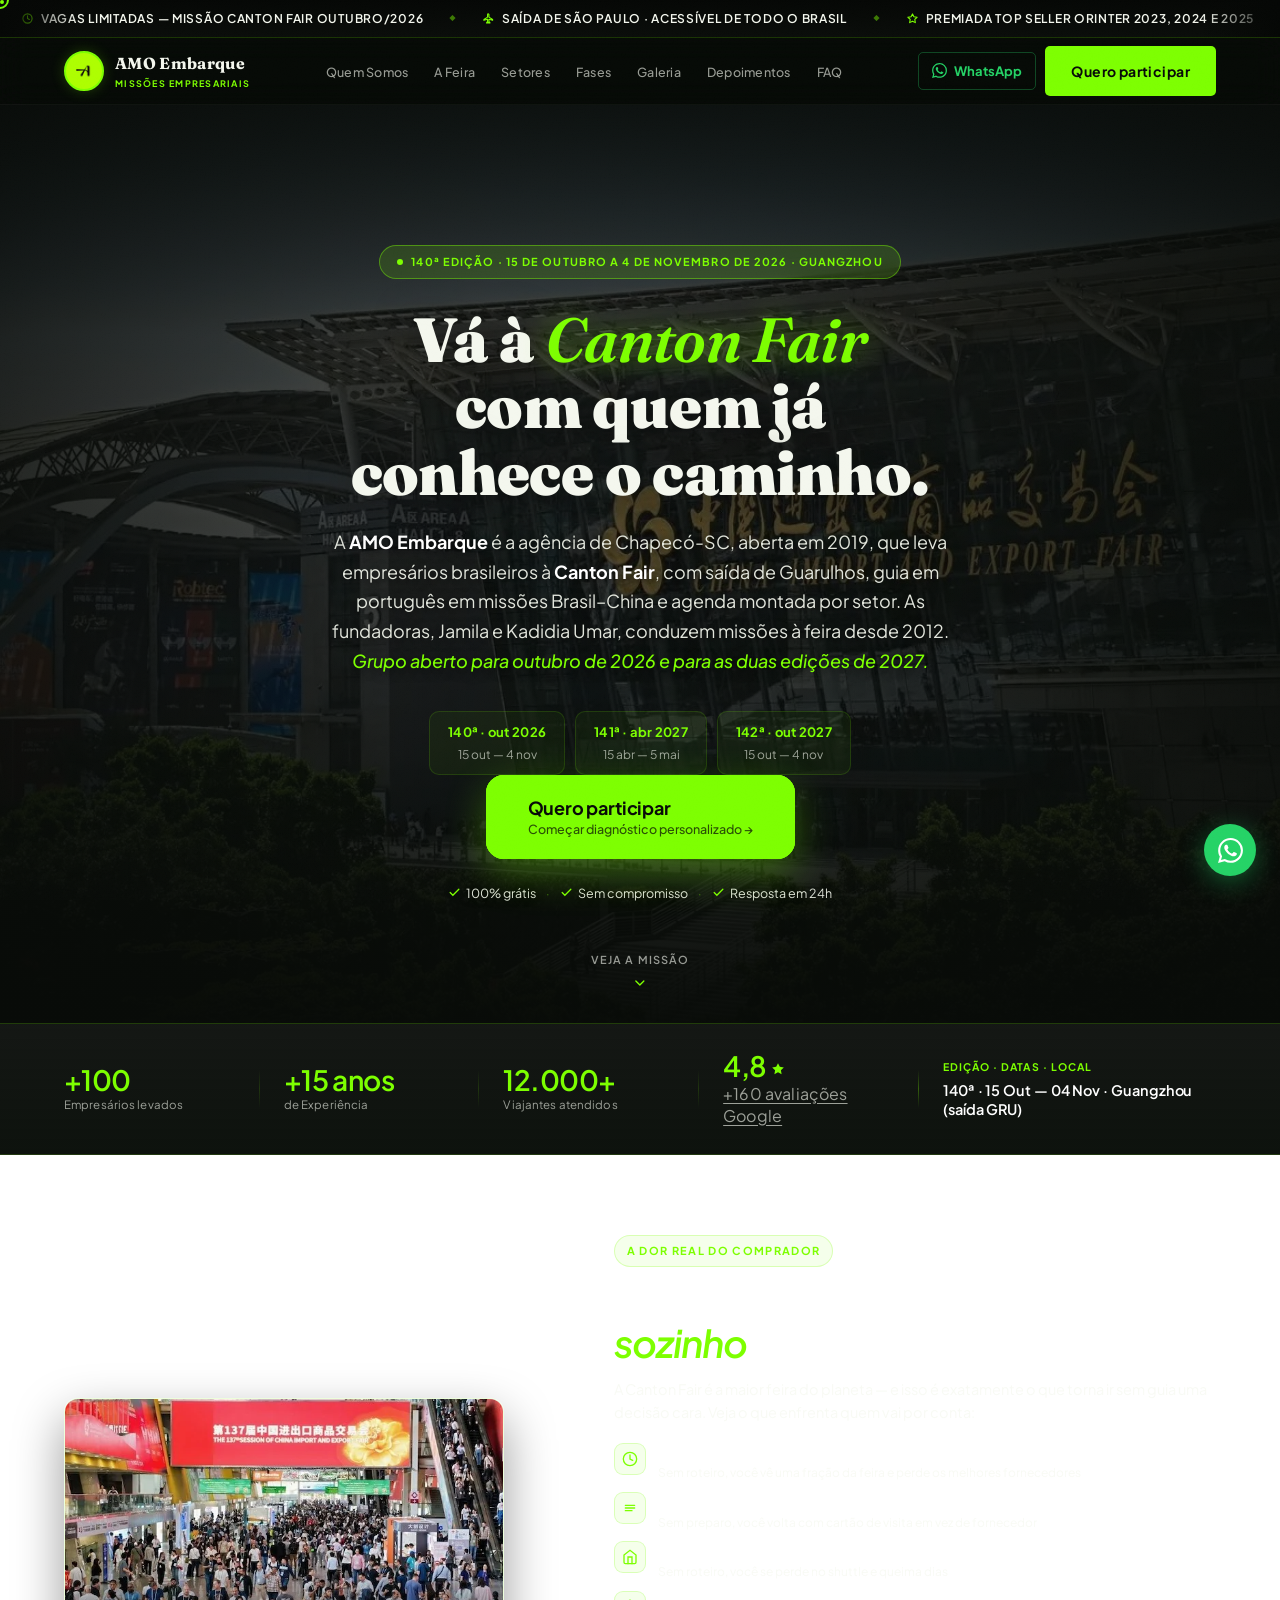
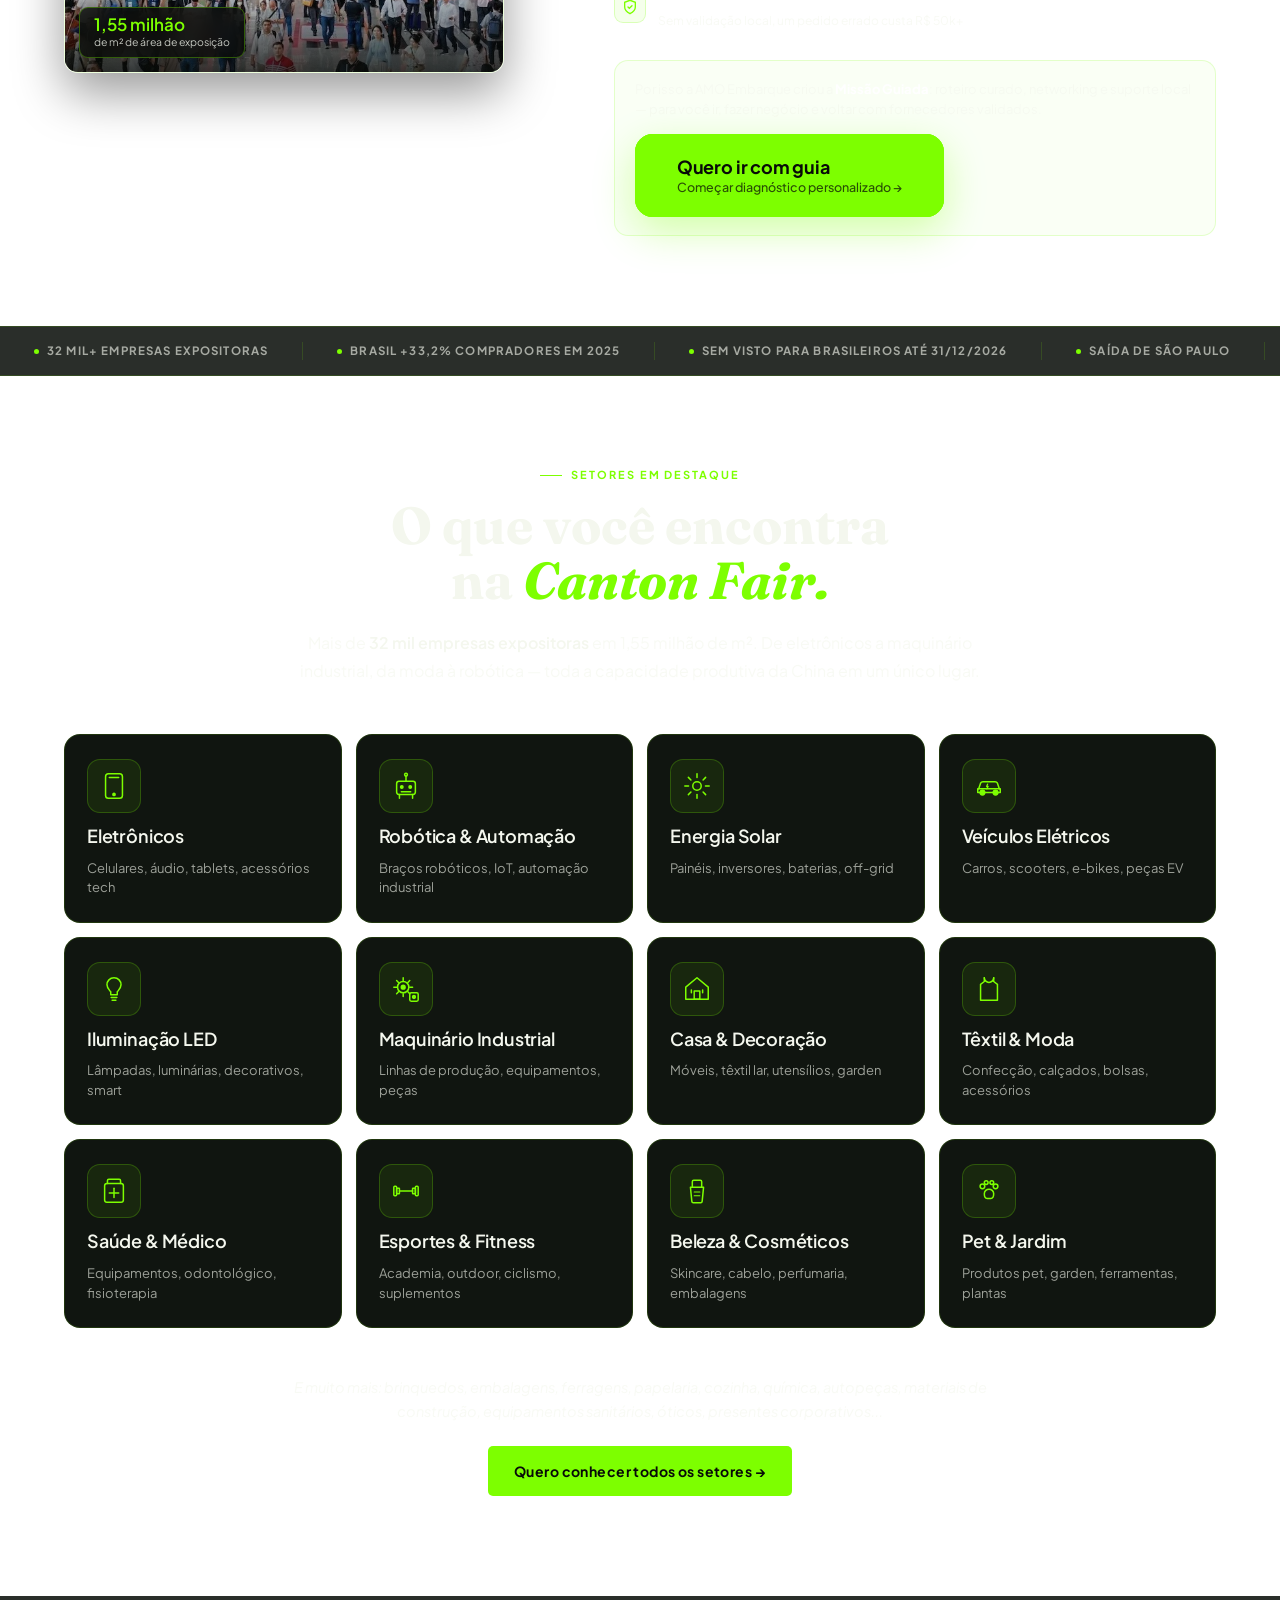
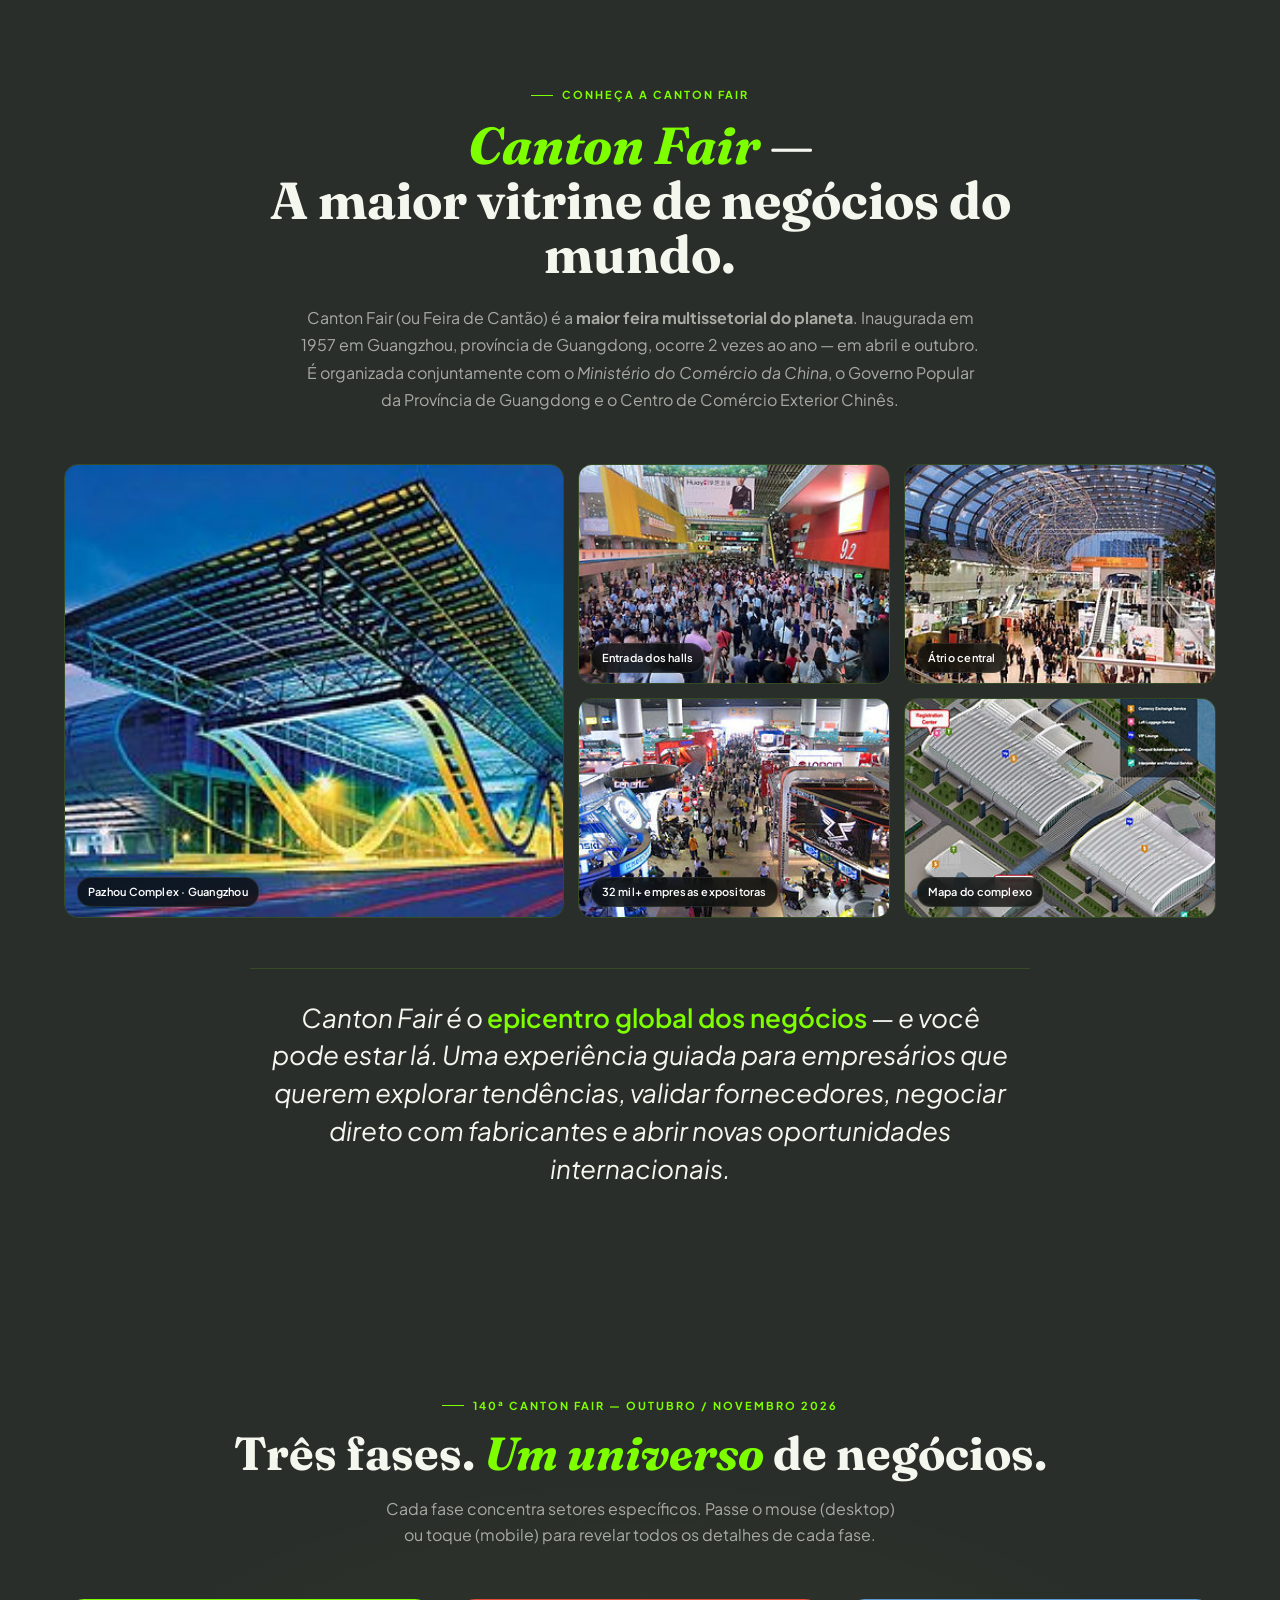
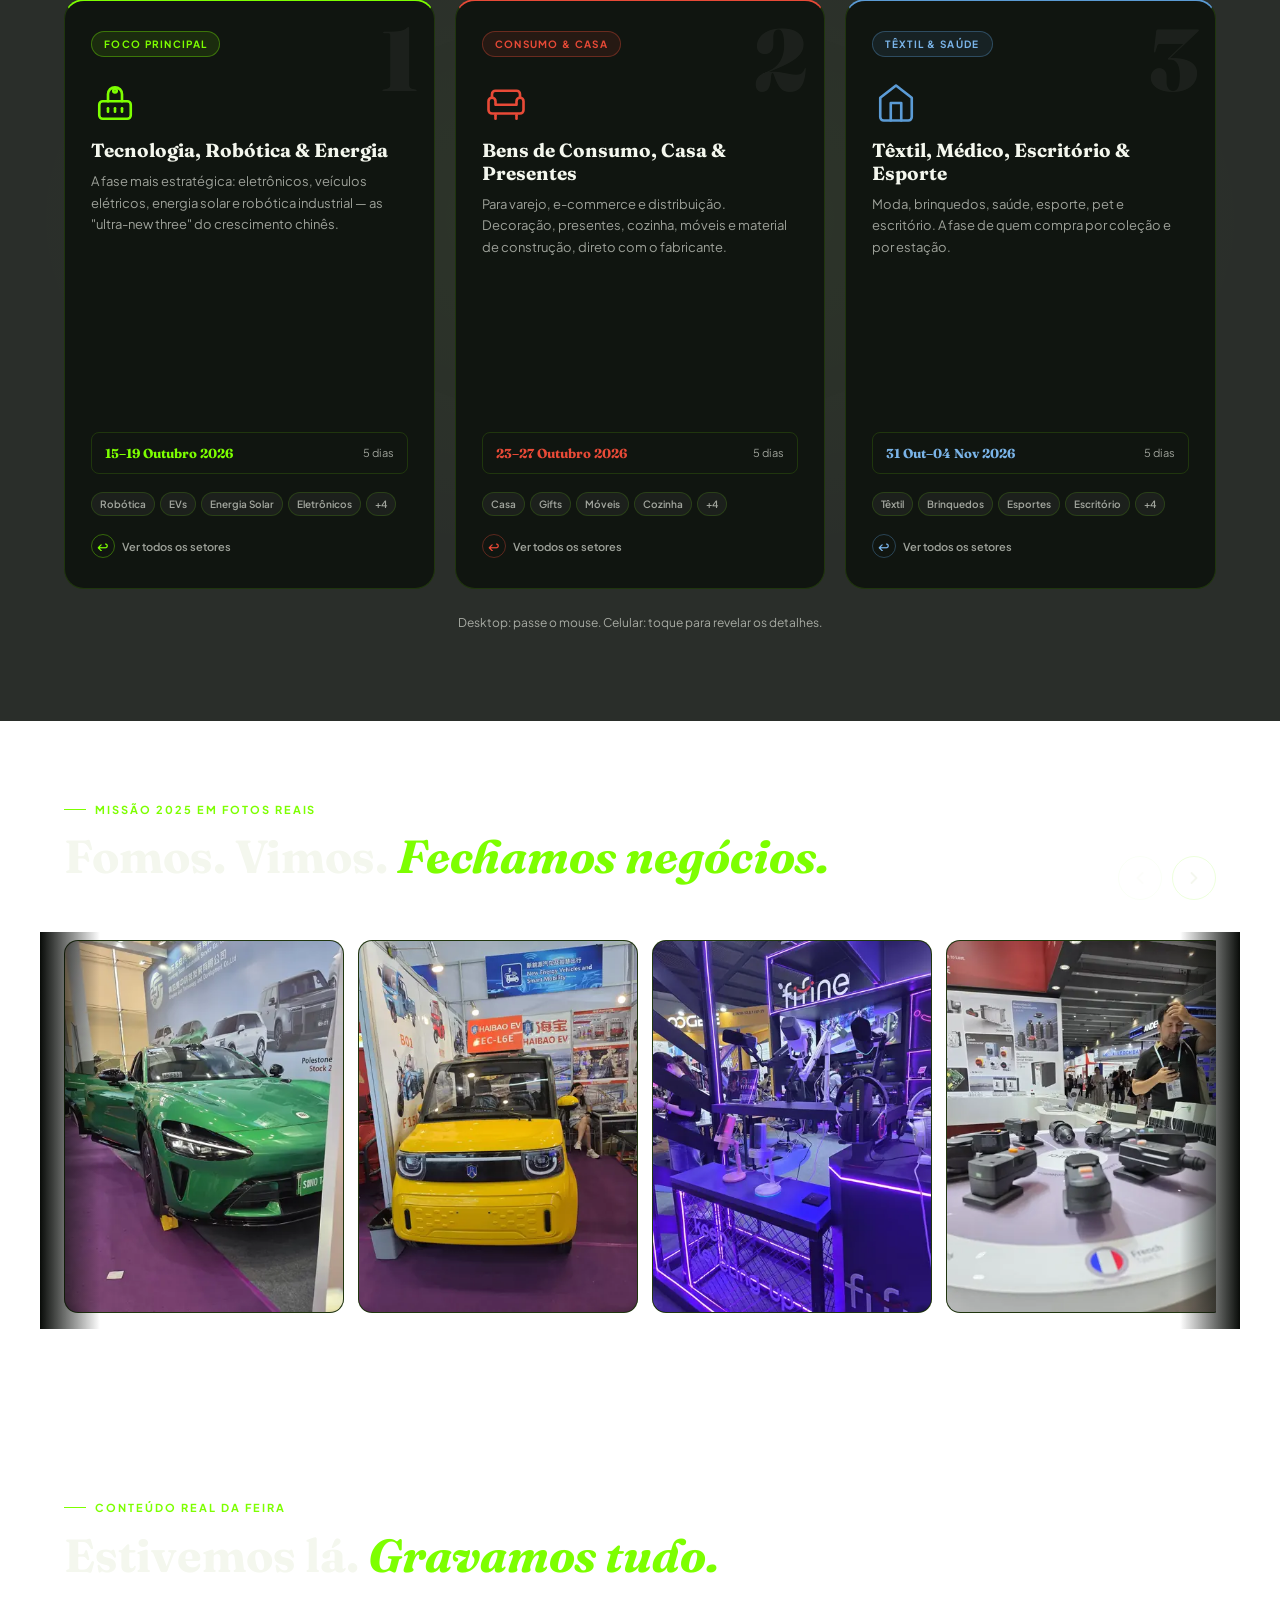
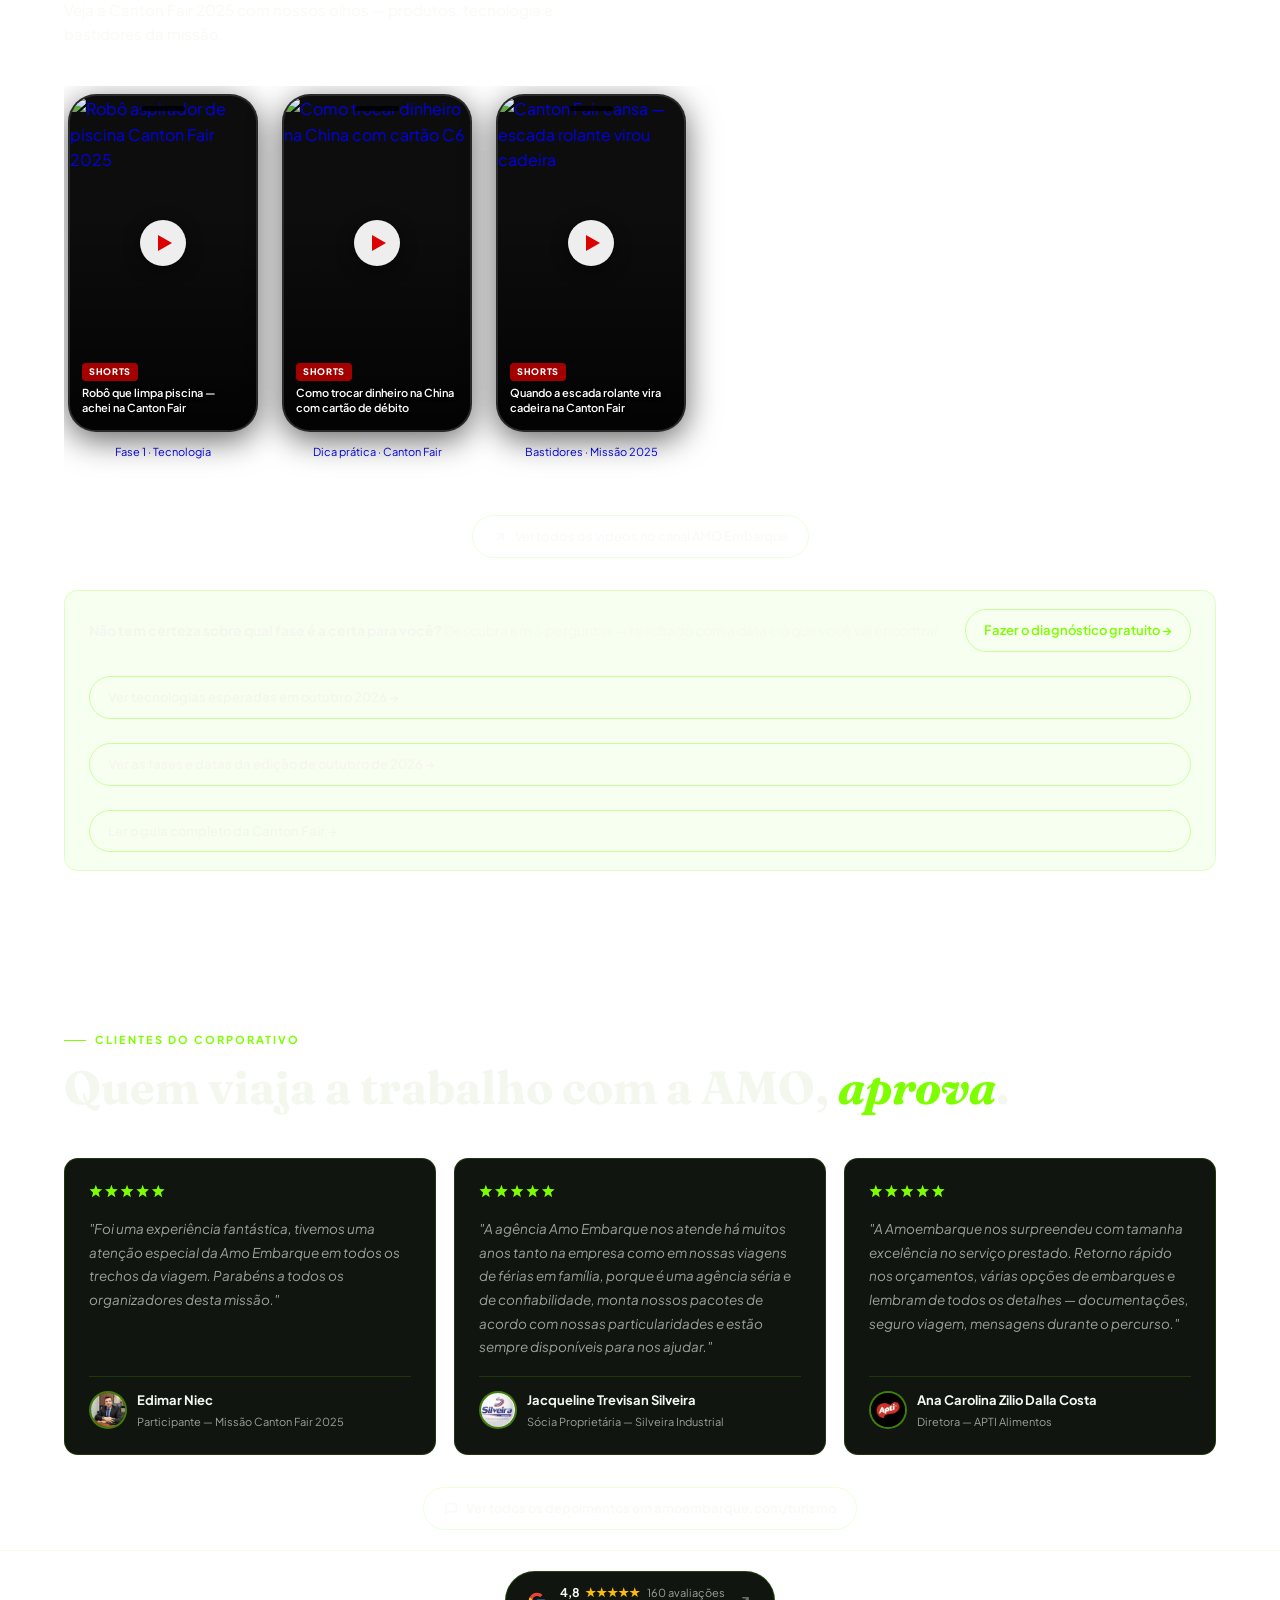
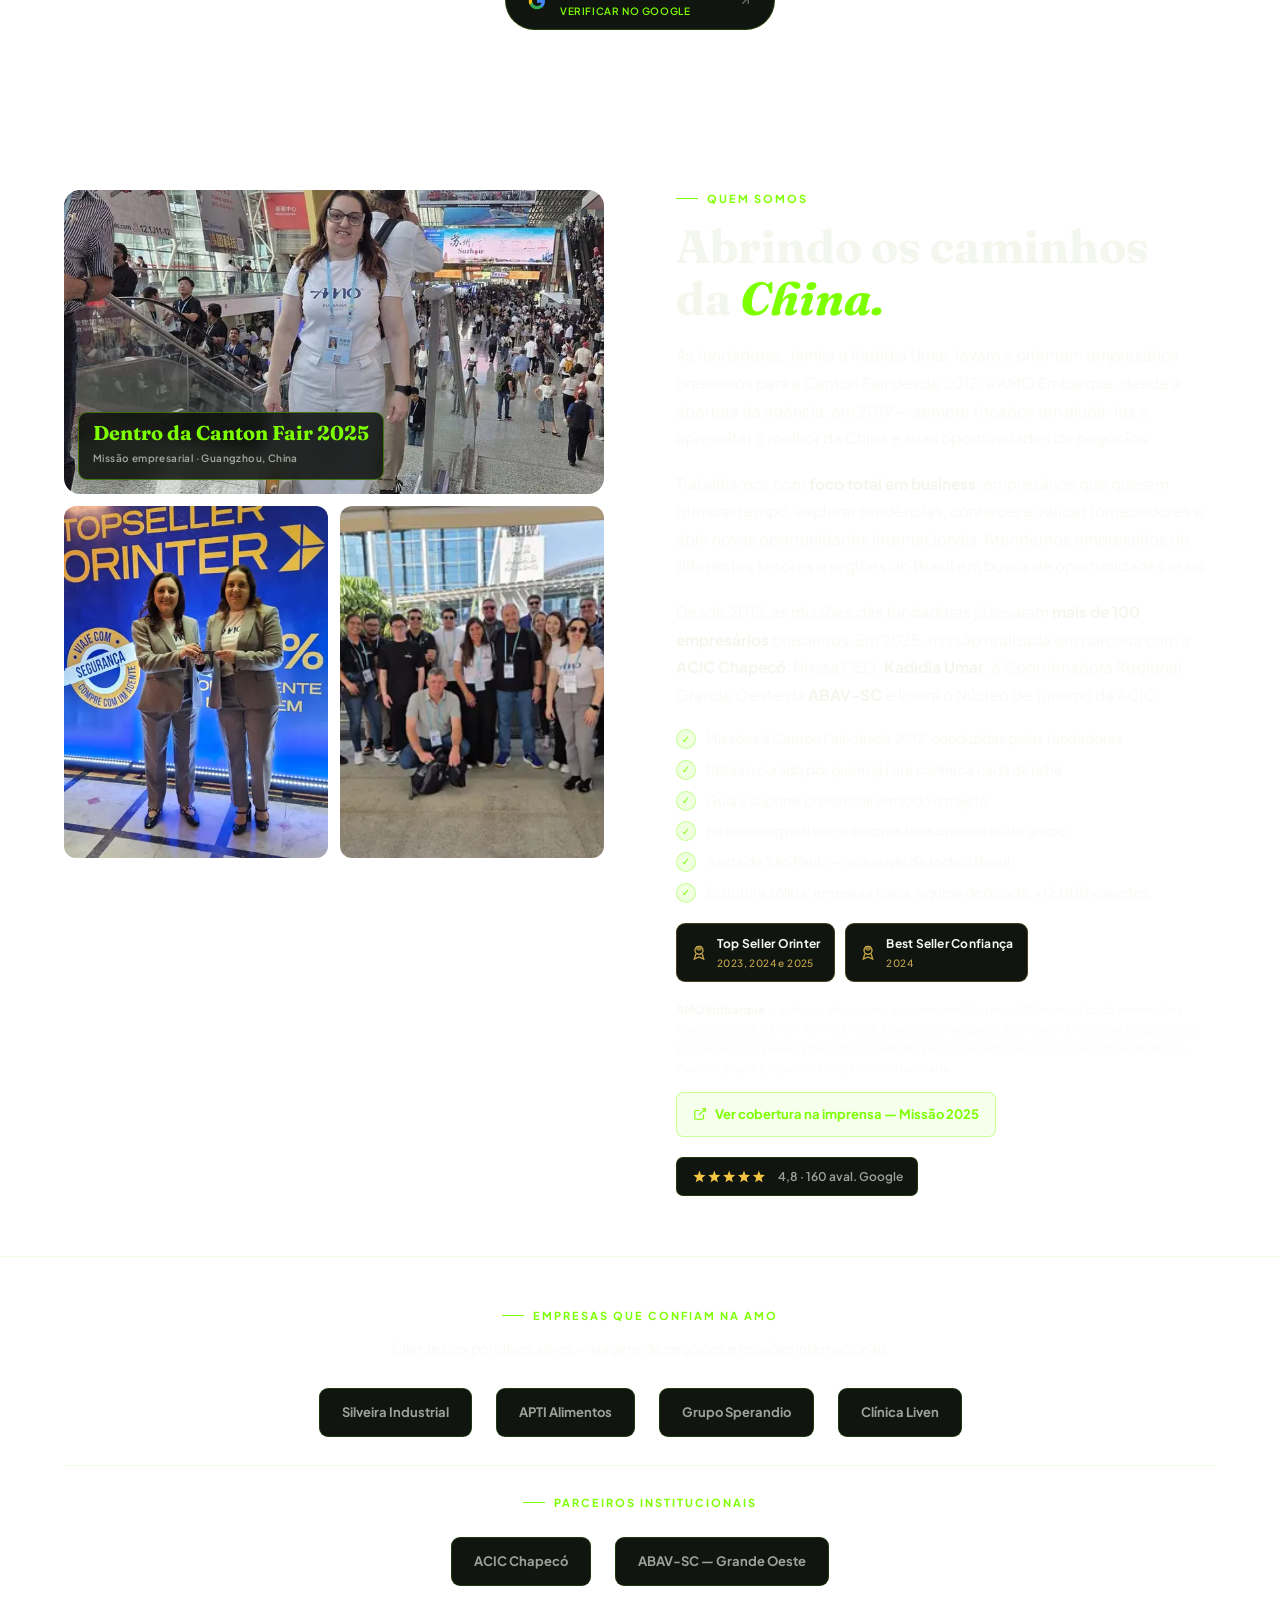
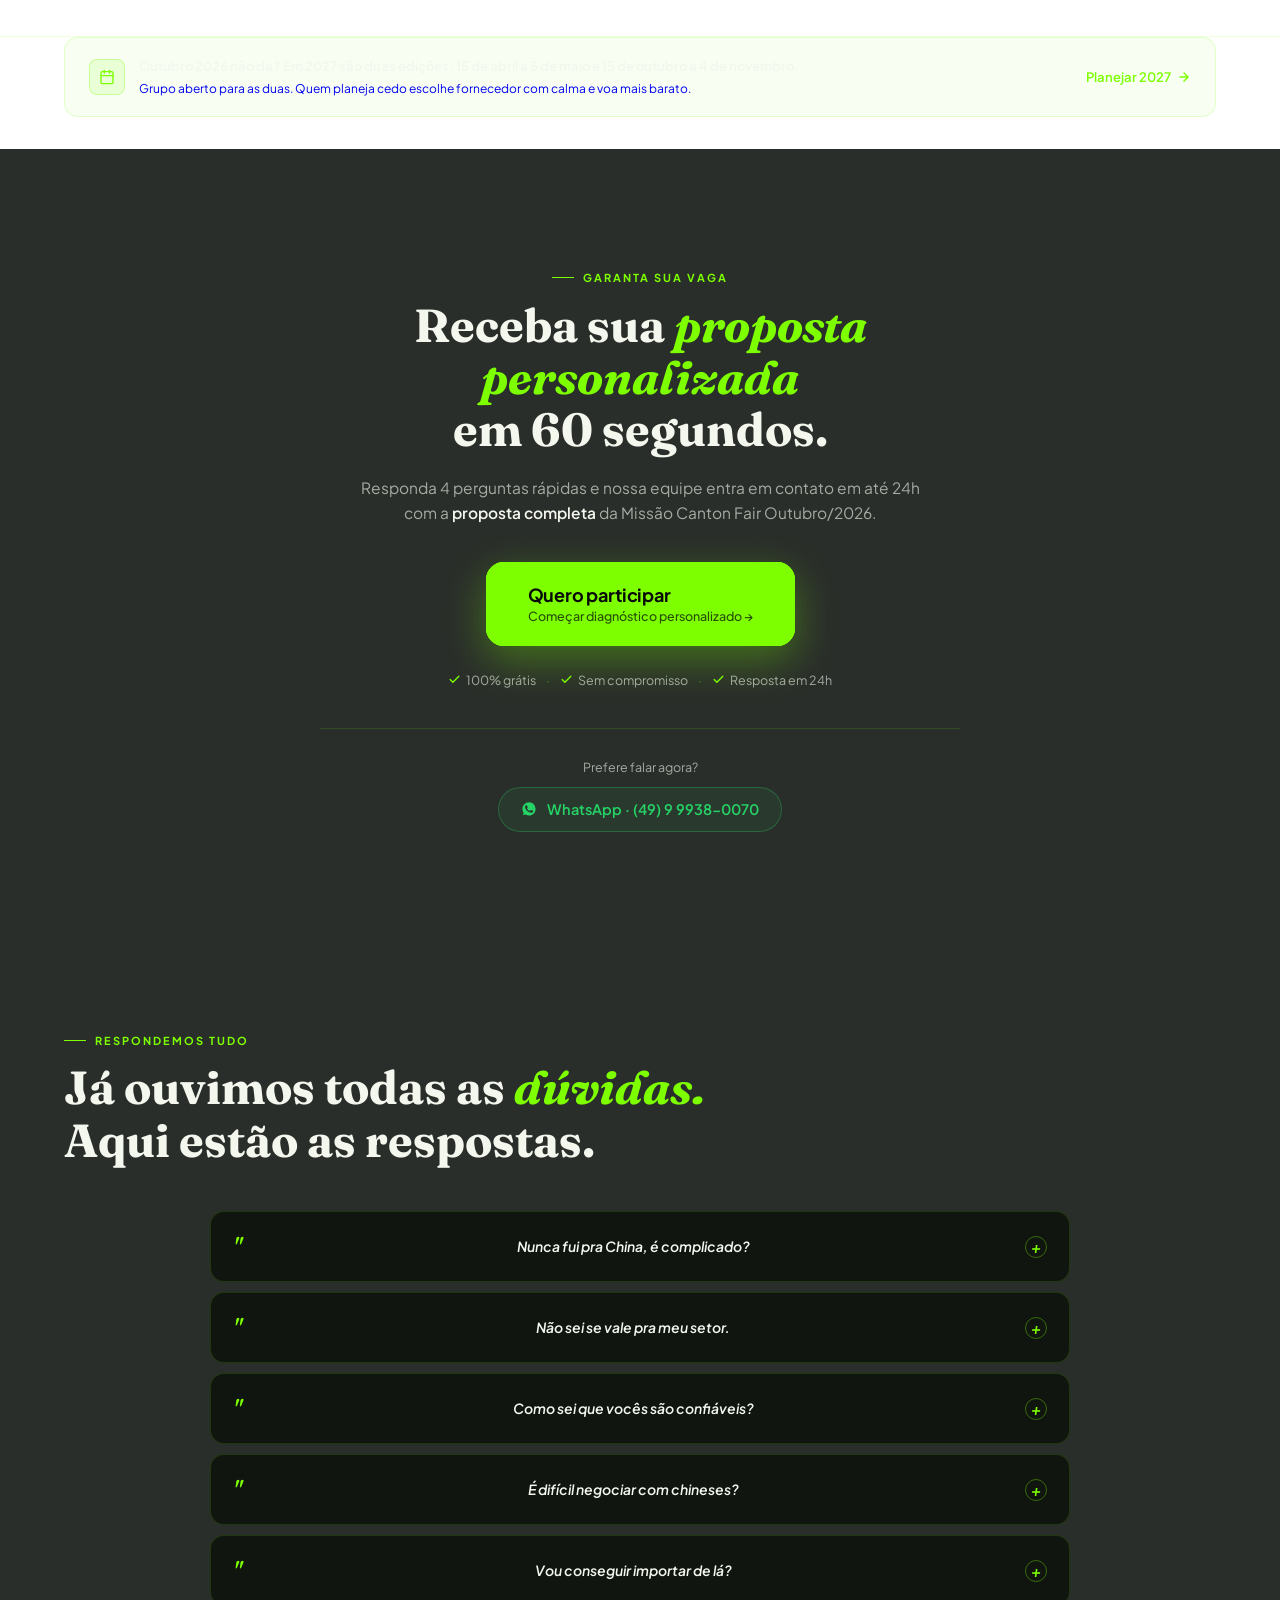
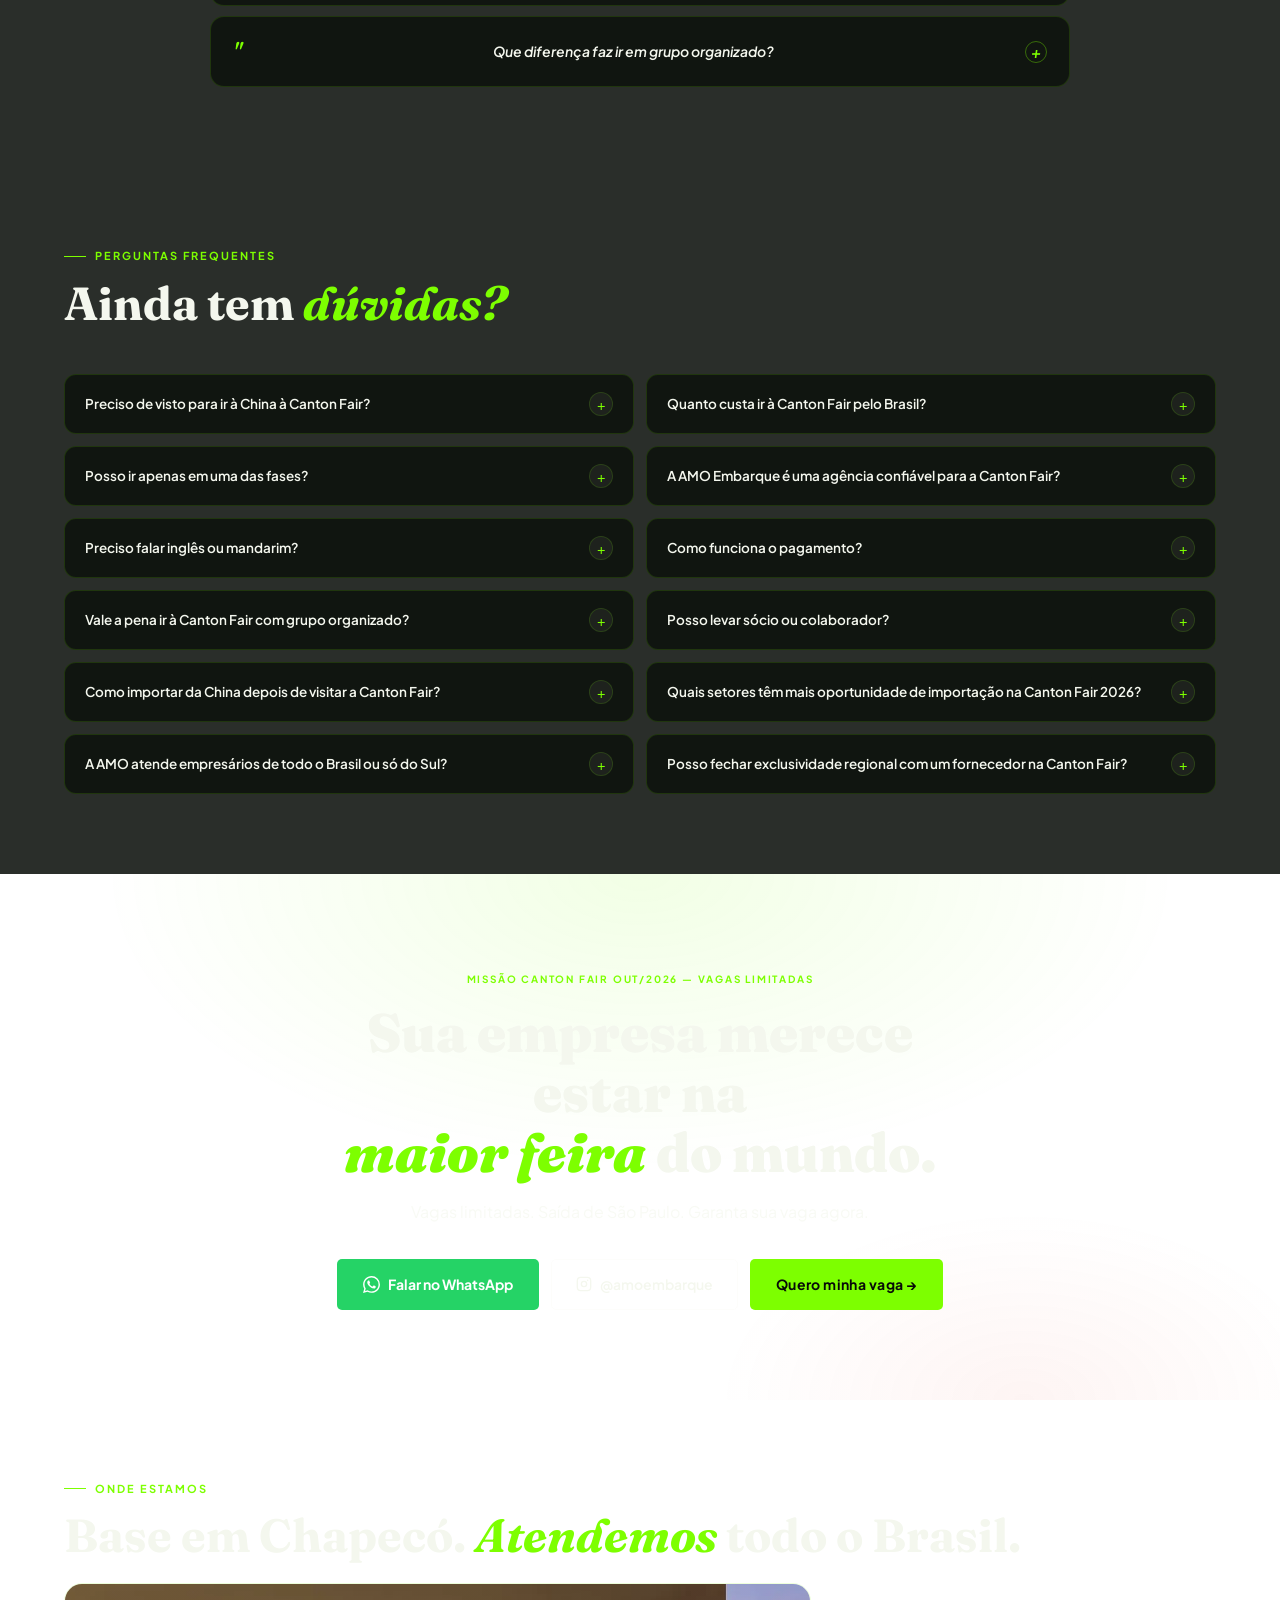
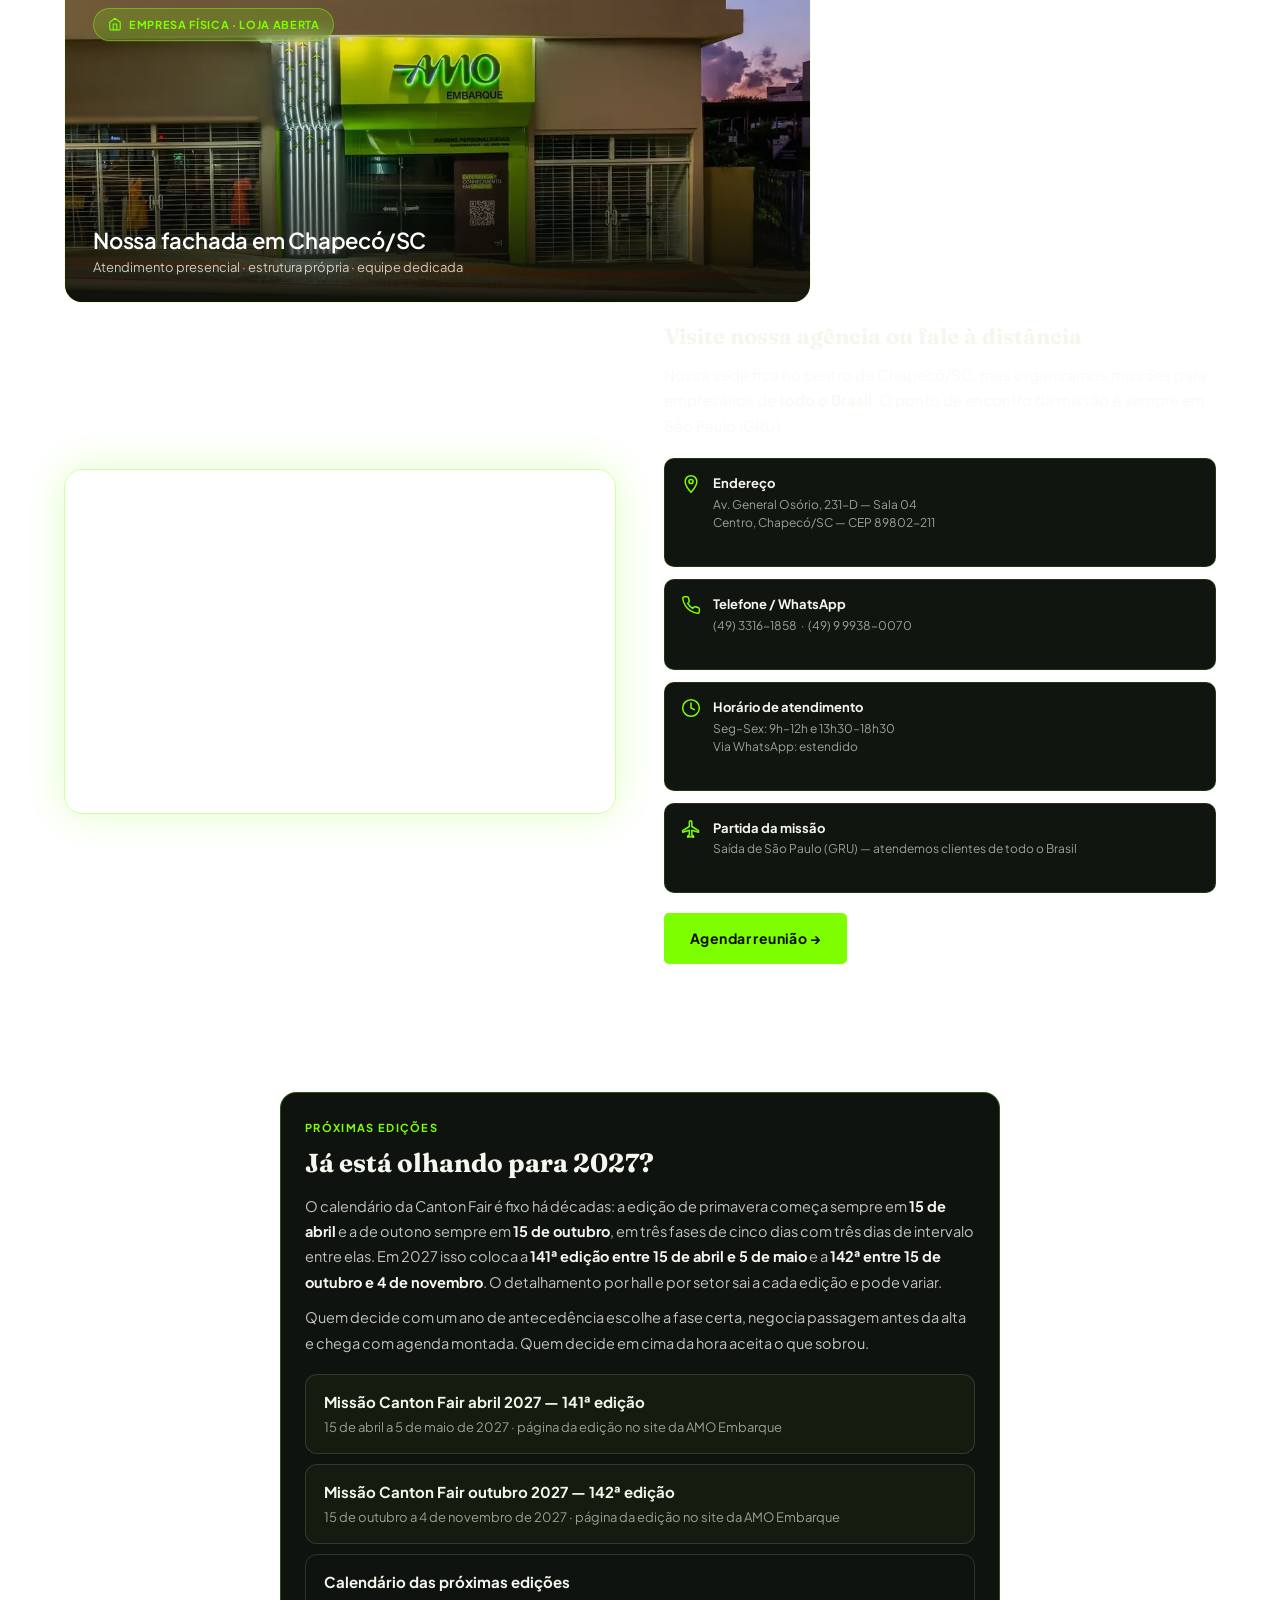
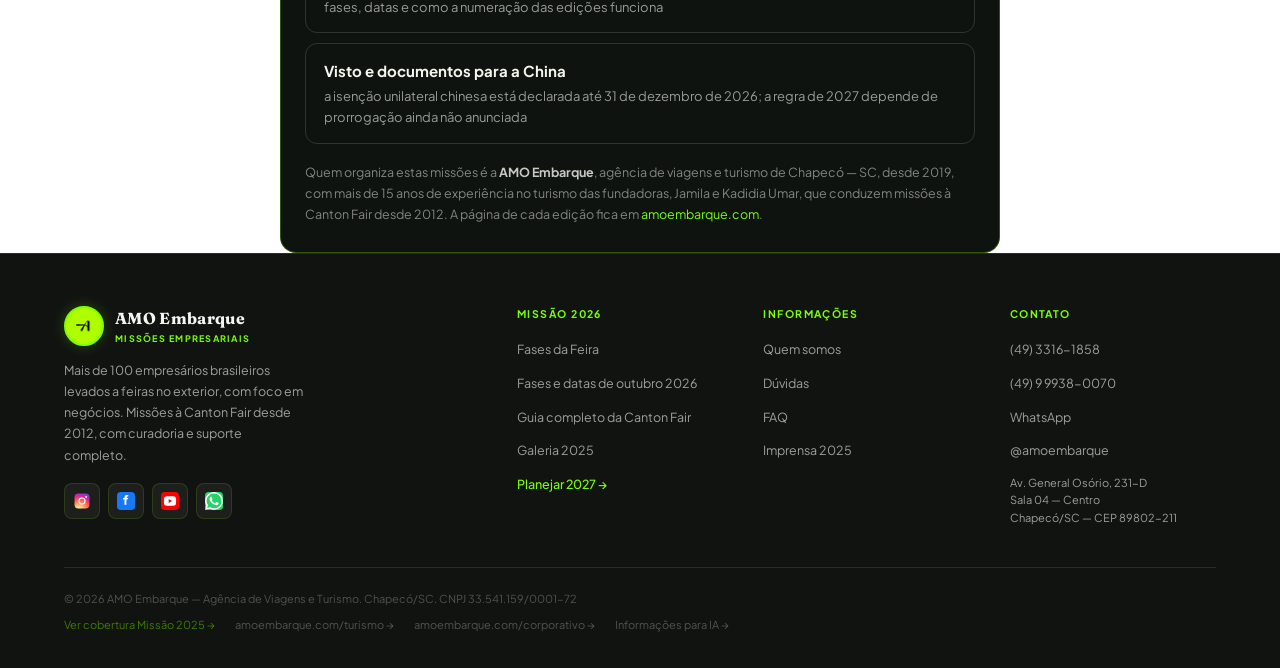
==== index.html @ 75b5166c "amo-crm.js igual ao do amoembarque.com (v76, assunto das páginas de feiras) Co-Authored-By: Claude O" ====
<!DOCTYPE html>
<html lang="pt-BR" data-amo-braco="corporativo"
      data-amo-assunto="a missão à Canton Fair"
      data-amo-privacidade="https://amoembarque.com/privacidade/">
<head>
<meta charset="UTF-8">
<!-- Google tag (gtag.js): medicao de audiencia em legitimo interesse, sem aviso.
     Entrou aqui em 28/08/2026. Ate entao este microsite nao tinha GA4 nenhum:
     so Umami. Era a camada informativa da Canton Fair, a que ganha do Google,
     completamente cega no relatorio, e todo mundo que saltava daqui para o
     amoembarque.com chegava la como referral de um dominio nosso, com a origem
     real (ChatGPT, Google, Instagram) perdida no caminho. O mesmo defeito da
     ponte do amoembarque.com.br, num dominio que continua vivo de proposito.

     A base legal, a razao de o analytics_storage entrar concedido e o historico
     de como esse bloco chegou nesse formato estao registrados por extenso no
     head do amoembarque.com. Este bloco e copia fiel daquele, com o mesmo ID de
     medicao, que e o que permite a sessao atravessar os dois dominios. -->
<script>
  window.dataLayer = window.dataLayer || [];
  function gtag(){dataLayer.push(arguments);}
  gtag('consent', 'default', {
    ad_storage: 'denied', ad_user_data: 'denied', ad_personalization: 'denied',
    analytics_storage: 'granted'
  });
  try {
    // A oposicao do art. 18 vale para a empresa, nao para um dominio. Quem
    // desliga a medicao em amoembarque.com/privacidade/ grava a escolha no
    // localStorage de la, e localStorage nao atravessa dominio. O decorarIrmaos
    // leva a escolha no link, e e aqui que ela e recebida, antes da tag subir.
    if (new URLSearchParams(location.search).get('amo_optout') === '1') {
      localStorage.setItem('amo_consent_v2', 'nao');
    }
    if (localStorage.getItem('amo_consent_v2') === 'nao') {
      window['ga-disable-G-TKW7ZSSV34'] = true;
    }
  } catch (e) {}
  gtag('js', new Date());
  gtag('config', 'G-TKW7ZSSV34', {
    allow_google_signals: false,
    allow_ad_personalization_signals: false,
    cookie_expires: 34164000,
    linker: { domains: ['amoembarque.com', 'missaocantonfair.com'] }
  });
</script>
<script async src="https://www.googletagmanager.com/gtag/js?id=G-TKW7ZSSV34"></script>
<script defer src="https://cloud.umami.is/script.js" data-website-id="cd18304b-cdc3-4dc8-acd4-83b12bf69950" data-domains="amoembarque.com,www.amoembarque.com,missaocantonfair.com,www.missaocantonfair.com" data-exclude-hash="true"></script>
<meta name="viewport" content="width=device-width, initial-scale=1.0">

<!-- ══ PRIMARY SEO ══ -->
<title>AMO Embarque — Missão Canton Fair 2026 | Viagem Empresarial à China com Guia</title>
<meta name="description" content="Missão empresarial à Canton Fair outubro 2026 em Guangzhou, China. +15 anos de experiência, +100 empresários levados, parceria ACIC Chapecó. Hotel e roteiro inclusos. Saída de SP.">
<meta name="keywords" content="canton fair 2026, missão empresarial china, viagem canton fair, importação china brasil, guangzhou empresa, canton fair brasil, AMO Embarque">
<meta name="robots" content="index, follow, max-snippet:-1, max-image-preview:large, max-video-preview:-1">
<meta name="author" content="AMO Embarque Agência de Viagens">
<link rel="canonical" href="https://missaocantonfair.com/">
<link rel="sitemap" type="application/xml" href="/sitemap.xml">

<!-- ══ OPEN GRAPH (WhatsApp, Facebook, LinkedIn) ══ -->
<meta property="og:type" content="website">
<meta property="og:locale" content="pt_BR">
<meta property="og:site_name" content="AMO Embarque">
<meta property="og:title" content="Missão Canton Fair 2026 — Viagem Empresarial à China com AMO Embarque">
<meta property="og:description" content="Mais de 100 empresários levados a feiras no exterior desde 2012. Roteiro completo, hotel e suporte total. Vagas limitadas — saída de SP.">
<meta property="og:url" content="https://missaocantonfair.com/">
<meta property="og:image" content="https://missaocantonfair.com/img/guangzhou-skyline-noite-canton-tower-rio-perola-china.png">
<meta property="og:image:width" content="1200">
<meta property="og:image:height" content="630">
<meta property="og:image:alt" content="Equipe AMO Embarque na Canton Fair 2025 — Guangzhou, China">

<!-- ══ TWITTER / X CARD ══ -->
<meta name="twitter:card" content="summary_large_image">
<meta name="twitter:title" content="Missão Canton Fair 2026 — AMO Embarque">
<meta name="twitter:description" content="Missões à Canton Fair conduzidas pelas fundadoras da AMO desde 2012. Roteiro completo e suporte total.">
<meta name="twitter:image" content="https://missaocantonfair.com/img/guangzhou-skyline-noite-canton-tower-rio-perola-china.png">

<!-- ══ FAVICON ══ -->
<link rel="icon" href="/favicon.ico" sizes="any">
<link rel="icon" type="image/png" sizes="32x32" href="/favicon-32.png">
<link rel="icon" type="image/png" sizes="48x48" href="/favicon-48.png">
<link rel="apple-touch-icon" href="/apple-touch-icon.png">
<meta name="theme-color" content="#7DFF00">
<meta name="msapplication-TileColor" content="#080B08">
<meta name="msapplication-TileImage" content="img/amo-embarque-logo-agencia-viagens-chapeco.jpg">

<!-- ══ SCHEMA.ORG — JSON-LD ══ -->
<script type="application/ld+json">
{
  "@context": "https://schema.org",
  "@graph": [
    {
      "@type": [
        "Organization",
        "TravelAgency"
      ],
      "@id": "https://amoembarque.com/#organizacao",
      "name": "AMO Embarque",
      "alternateName": "AMO Embarque Agência de Viagens e Turismo",
      "legalName": "Agência de Viagens Jamila Umar Ltda",
      "taxID": "33.541.159/0001-72",
      "url": "https://amoembarque.com/",
      "logo": {
        "@type": "ImageObject",
        "@id": "https://amoembarque.com/#logo",
        "url": "https://amoembarque.com/assets/img/amo-embarque-logo-agencia-viagens-chapeco.jpg",
        "caption": "Logo da AMO Embarque"
      },
      "description": "A AMO Embarque é uma agência de viagens de Chapecó-SC formada 100% por mulheres, fundada pelas irmãs Jamila e Kadidia Umar, com atuação nacional, especializada em viagens personalizadas para pessoas e famílias (AMO Turismo) e em gestão de viagens e missões empresariais para empresas (AMO Corporativo). São mais de 15 anos de experiência e mais de 12 mil viajantes atendidos.",
      "telephone": "+55-49-3316-1858",
      "address": {
        "@type": "PostalAddress",
        "streetAddress": "Av. General Osório, 231-D, Sala 04, Centro",
        "addressLocality": "Chapecó",
        "addressRegion": "SC",
        "postalCode": "89802-211",
        "addressCountry": "BR"
      },
      "openingHoursSpecification": {
        "@type": "OpeningHoursSpecification",
        "dayOfWeek": [
          "Monday",
          "Tuesday",
          "Wednesday",
          "Thursday",
          "Friday"
        ],
        "opens": "09:00",
        "closes": "18:30"
      },
      "areaServed": {
        "@type": "Country",
        "name": "Brasil"
      },
      "founder": [
        {
          "@type": "Person",
          "@id": "https://amoembarque.com/#kadidia-umar",
          "name": "Kadidia Umar",
          "jobTitle": "CEO da AMO Embarque"
        },
        {
          "@type": "Person",
          "@id": "https://amoembarque.com/#jamila-umar",
          "name": "Jamila Umar",
          "jobTitle": "Sócia fundadora e consultora sênior da AMO Embarque"
        }
      ],
      "award": [
        "Top Seller Orinter 2023, 2024 e 2025 (terceiro ano consecutivo)",
        "Best Seller Operadora Confiança 2024"
      ],
      "sameAs": [
        "https://www.instagram.com/amoembarque/",
        "https://www.facebook.com/AMOEMBARQUE",
        "https://www.linkedin.com/company/amoembarque-turismo/",
        "https://www.youtube.com/@amoembarque",
        "https://www.tiktok.com/@amoembarque",
        "https://share.google/GmiOnWB5OwBAfA53e"
      ]
    },
    {
      "@type": "Event",
      "@id": "https://amoembarque.com/corporativo/canton-fair/missao-2026/#evento",
      "name": "Missão Empresarial Canton Fair Outubro 2026",
      "url": "https://amoembarque.com/corporativo/canton-fair/missao-2026/",
      "description": "Viagem empresarial organizada pela AMO Embarque à Canton Fair 140ª edição em Guangzhou, China. Embarque em 21 de outubro e retorno em 5 de novembro de 2026, cobrindo as fases 2 e 3 da feira. Inclui hotel, traslado e roteiro completo.",
      "startDate": "2026-10-21",
      "endDate": "2026-11-05",
      "eventStatus": "https://schema.org/EventScheduled",
      "eventAttendanceMode": "https://schema.org/OfflineEventAttendanceMode",
      "location": {
        "@type": "Place",
        "name": "Canton Fair — Pazhou Complex",
        "address": {
          "@type": "PostalAddress",
          "addressLocality": "Guangzhou",
          "addressCountry": "CN"
        }
      },
      "organizer": {
        "@id": "https://amoembarque.com/#organizacao"
      },
      "offers": {
        "@type": "Offer",
        "availability": "https://schema.org/LimitedAvailability",
        "url": "https://missaocantonfair.com/",
        "priceCurrency": "BRL",
        "validFrom": "2025-01-01"
      },
      "image": "https://missaocantonfair.com/img/jamila-amo-embarque-canton-fair-suzhou-2025.webp"
    },
    {
      "@type": "Event",
      "@id": "https://amoembarque.com/corporativo/canton-fair/missao/#abril-2027",
      "name": "Missão Empresarial Canton Fair Abril 2027 — 141ª edição",
      "url": "https://amoembarque.com/corporativo/canton-fair/missao/#abril-2027",
      "description": "Viagem empresarial organizada pela AMO Embarque à Canton Fair 141ª edição, em Guangzhou, China, de 15 de abril a 5 de maio de 2027, em três fases de cinco dias. Saída de Guarulhos, guia em português, com recepção no hotel e apoio na feira e agenda montada por setor.",
      "startDate": "2027-04-15",
      "endDate": "2027-05-05",
      "eventStatus": "https://schema.org/EventScheduled",
      "eventAttendanceMode": "https://schema.org/OfflineEventAttendanceMode",
      "location": {
        "@type": "Place",
        "name": "Canton Fair — Pazhou Complex",
        "address": {
          "@type": "PostalAddress",
          "addressLocality": "Guangzhou",
          "addressCountry": "CN"
        }
      },
      "organizer": {
        "@id": "https://amoembarque.com/#organizacao"
      },
      "image": "https://missaocantonfair.com/img/canton-fair-pazhou-complex-guangzhou-china.webp"
    },
    {
      "@type": "Event",
      "@id": "https://amoembarque.com/corporativo/canton-fair/missao/#outubro-2027",
      "name": "Missão Empresarial Canton Fair Outubro 2027 — 142ª edição",
      "url": "https://amoembarque.com/corporativo/canton-fair/missao/#outubro-2027",
      "description": "Viagem empresarial organizada pela AMO Embarque à Canton Fair 142ª edição, em Guangzhou, China, de 15 de outubro a 4 de novembro de 2027, em três fases de cinco dias. Saída de Guarulhos, guia em português, com recepção no hotel e apoio na feira e agenda montada por setor.",
      "startDate": "2027-10-15",
      "endDate": "2027-11-04",
      "eventStatus": "https://schema.org/EventScheduled",
      "eventAttendanceMode": "https://schema.org/OfflineEventAttendanceMode",
      "location": {
        "@type": "Place",
        "name": "Canton Fair — Pazhou Complex",
        "address": {
          "@type": "PostalAddress",
          "addressLocality": "Guangzhou",
          "addressCountry": "CN"
        }
      },
      "organizer": {
        "@id": "https://amoembarque.com/#organizacao"
      },
      "image": "https://missaocantonfair.com/img/jamila-amo-embarque-canton-fair-suzhou-2025.webp"
    },
    {
      "@type": "FAQPage",
      "mainEntity": [
      {"@type": "Question", "name": "Preciso de visto para ir à China à Canton Fair?", "acceptedAnswer": {"@type": "Answer", "text": "Não, para viagens até 31 de dezembro de 2026: desde 1º de junho de 2025 a China isenta brasileiros de visto por até 30 dias, por regra unilateral publicada pela Embaixada da China. Você precisa apenas de passaporte válido com mais de 6 meses de validade."}},
      {"@type": "Question", "name": "Quanto custa ir à Canton Fair pelo Brasil?", "acceptedAnswer": {"@type": "Answer", "text": "O investimento varia conforme as fases visitadas e o roteiro escolhido (só a Canton Fair ou com add-on Dubai/Pequim). A AMO oferece proposta personalizada com condições de parcelamento. Fale pelo WhatsApp (49) 9 9938-0070 para receber uma cotação sem compromisso."}},
      {"@type": "Question", "name": "Posso ir apenas em uma das fases?", "acceptedAnswer": {"@type": "Answer", "text": "Sim. Você pode escolher uma, duas ou todas as três fases. O roteiro pode ser adaptado. Fale conosco para montar sua visita ideal."}},
      {"@type": "Question", "name": "A AMO Embarque é uma agência confiável para a Canton Fair?", "acceptedAnswer": {"@type": "Answer", "text": "Sim. Em outubro de 2025 realizamos missão empresarial à Canton Fair com mais de 20 empresários do Sul do Brasil, em parceria oficial com a ACIC Chapecó — com cobertura da imprensa regional e depoimentos verificáveis. Desde 2012, as missões conduzidas pelas fundadoras, Jamila e Kadidia Umar, já levaram mais de 100 empresários. +15 anos de experiência no turismo, 4,8 estrelas no Google com 160 avaliações e premiações consecutivas Top Seller Orinter 2023, 2024 e 2025."}},
      {"@type": "Question", "name": "Preciso falar inglês ou mandarim?", "acceptedAnswer": {"@type": "Answer", "text": "Não. O roteiro é conduzido em português do início ao fim, com a equipe AMO junto em todos os momentos. Você se comunica tranquilamente."}},
      {"@type": "Question", "name": "Como funciona o pagamento?", "acceptedAnswer": {"@type": "Answer", "text": "Trabalhamos com entrada e parcelamento. Detalhes definidos no momento da reserva. Fale conosco pelo WhatsApp para as condições atuais."}},
      {"@type": "Question", "name": "Vale a pena ir à Canton Fair com grupo organizado?", "acceptedAnswer": {"@type": "Answer", "text": "Sim — especialmente para quem nunca foi. A China é um dos destinos mais seguros do mundo para empresários, e Guangzhou é uma metrópole moderna. Com a missão AMO você tem guia, traslado e suporte completo: a única coisa que você precisa fazer é chegar no aeroporto de São Paulo."}},
      {"@type": "Question", "name": "Posso levar sócio ou colaborador?", "acceptedAnswer": {"@type": "Answer", "text": "Sim. Muitas empresas participam com dois ou mais representantes para cobrir diferentes setores. Consulte-nos para condições de inscrição em grupo."}},
      {"@type": "Question", "name": "Como importar da China depois de visitar a Canton Fair?", "acceptedAnswer": {"@type": "Answer", "text": "Você sai da feira com catálogos, amostras e contatos diretos de fabricantes. O processo segue com pedido de amostras, negociação de contrato e escolha do modal (marítimo ou aéreo). A AMO orienta os participantes no briefing pós-missão e indica despachantes parceiros para a regularização aduaneira no Brasil."}},
      {"@type": "Question", "name": "Quais setores têm mais oportunidade de importação na Canton Fair 2026?", "acceptedAnswer": {"@type": "Answer", "text": "Em 2026, os setores com maior potencial para o mercado brasileiro são: veículos elétricos e mobilidade (Fase 1), energia solar (Fase 1), robótica de serviço (Fase 1), decoração sustentável em bambu e rattan (Fase 2), e equipamentos de saúde e fitness (Fase 3). A janela de exclusividade regional é maior nesses segmentos — o mercado brasileiro ainda não os absorveu em escala."}},
      {"@type": "Question", "name": "A AMO atende empresários de todo o Brasil ou só do Sul?", "acceptedAnswer": {"@type": "Answer", "text": "A AMO Embarque atende empresários de todo o Brasil. Nossa sede é em Chapecó/SC, mas o embarque é sempre em São Paulo (GRU) — acessível de qualquer estado. Já levamos empresários de SC, RS, PR, SP, MG e outros estados."}},
      {"@type": "Question", "name": "Posso fechar exclusividade regional com um fornecedor na Canton Fair?", "acceptedAnswer": {"@type": "Answer", "text": "Sim. Na negociação direta com o fabricante, é possível solicitar exclusividade para uma cidade, estado ou região do Brasil. Isso é algo impossível em plataformas como Alibaba. A equipe AMO apoia essa negociação durante a missão."}}
    ]
    }
  ]
}
</script>

<!-- ══ PRELOAD CRITICAL IMAGES ══ -->
<!-- LCP: a imagem do hero, nao uma miniatura da galeria. O imagesrcset precisa
     ser identico ao do <img> do hero, senao o navegador baixa duas versoes. -->
<link rel="preload" as="image" fetchpriority="high"
      href="img/canton-fair-pazhou-complex-guangzhou-china-1200.webp"
      imagesrcset="img/canton-fair-pazhou-complex-guangzhou-china-800.webp 800w, img/canton-fair-pazhou-complex-guangzhou-china-1200.webp 1200w, img/canton-fair-pazhou-complex-guangzhou-china.webp 1242w"
      imagesizes="100vw">

<link rel="preconnect" href="https://fonts.googleapis.com">
<link rel="preconnect" href="https://fonts.gstatic.com" crossorigin>
<link href="https://fonts.googleapis.com/css2?family=Plus+Jakarta+Sans:ital,wght@0,300;0,400;0,500;0,600;0,700;0,800;1,400&family=Fraunces:ital,opsz,wght@0,9..144,400;0,9..144,600;0,9..144,700;0,9..144,900;1,9..144,700;1,9..144,900&display=swap" rel="stylesheet">

<style>
/* ============================================================
   AMO EMBARQUE — CANTON FAIR 2026
   Brand: Verde #7DFF00  |  Preto #080B08  |  Fonte verde lima
   ============================================================ */
:root{
  --g:        #7DFF00;
  --g-lt:     #A5FF4D;
  --g-dk:     #3E7B00;
  --g-glow:   rgba(125,255,0,.22);
  --ink:      #080B08;
  --ink2:     #0D120D;
  --ink3:     #121912;
  --card:     #101510;
  --gold:     #C9A84C;
  --red:      #E84A37;
  --blue:     #5B9BD5;
  --white:    #F4F7EE;
  --wd:       rgba(244,247,238,.62);
  --wf:       rgba(244,247,238,.07);
  --b:        rgba(125,255,0,.14);
  --bs:       rgba(125,255,0,.36);

  --ff-h:     'Fraunces',Georgia,serif;
  --ff-b:     'Plus Jakarta Sans',system-ui,sans-serif;
  --ease:     cubic-bezier(.23,1,.32,1);
  --t:        .38s;
}
*,*::before,*::after{box-sizing:border-box;margin:0;padding:0}
html{scroll-behavior:smooth;overflow-x:hidden;max-width:100vw;}
*,*::before,*::after{box-sizing:border-box;}
img,svg,iframe,video{max-width:100%;}
body{
  background:transparent;color:var(--white);
  font-family:var(--ff-b);line-height:1.6;
  overflow-x:hidden;-webkit-font-smoothing:antialiased;
}
/* Fixed ink base layer — sits behind canvas */
body::before{
  content:'';
  position:fixed;inset:0;
  background:var(--ink);
  z-index:-1;
}
/* grain */
body::after{
  content:'';position:fixed;inset:0;
  background:url("data:image/svg+xml,%3Csvg xmlns='http://www.w3.org/2000/svg' width='260' height='260'%3E%3Cfilter id='n'%3E%3CfeTurbulence type='fractalNoise' baseFrequency='.75' numOctaves='4' stitchTiles='stitch'/%3E%3C/filter%3E%3Crect width='100%25' height='100%25' filter='url(%23n)' opacity='.028'/%3E%3C/svg%3E");
  pointer-events:none;z-index:9999;opacity:.5;
}

/* ── Utils ── */
.wrap{max-width:1200px;margin:0 auto;padding:0 24px}
.btn-g{
  display:inline-flex;align-items:center;gap:8px;
  background:var(--g);color:var(--ink);
  font-family:var(--ff-b);font-size:14px;font-weight:700;letter-spacing:.03em;
  padding:14px 26px;border-radius:5px;border:none;cursor:pointer;text-decoration:none;
  transition:var(--t) var(--ease);
}
.btn-g:hover{background:var(--g-lt);transform:translateY(-2px);box-shadow:0 10px 32px var(--g-glow);}
.btn-o{
  display:inline-flex;align-items:center;gap:8px;
  background:transparent;color:var(--white);
  font-family:var(--ff-b);font-size:14px;font-weight:600;
  padding:13px 24px;border-radius:5px;border:1px solid rgba(244,247,238,.22);
  text-decoration:none;transition:var(--t) var(--ease);cursor:pointer;
}
.btn-o:hover{border-color:var(--g);color:var(--g);}
.sec-lbl{
  font-size:11px;font-weight:700;letter-spacing:.18em;text-transform:uppercase;
  color:var(--g);margin-bottom:13px;
  display:flex;align-items:center;gap:9px;
}
.sec-lbl::before{content:'';display:block;width:22px;height:1px;background:var(--g);}
h2.st{
  font-family:var(--ff-h);
  font-size:clamp(1.85rem,3.8vw,2.9rem);font-weight:700;line-height:1.13;
  color:var(--white);margin-bottom:16px;
}
h2.st em{font-style:italic;color:var(--g);}
.tag{
  display:inline-flex;align-items:center;gap:6px;
  font-size:10px;font-weight:700;letter-spacing:.13em;text-transform:uppercase;
  padding:4px 13px;border-radius:40px;
  color:var(--g);background:rgba(125,255,0,.1);border:1px solid var(--bs);
}

/* ── SCROLL ANIMATIONS ── */
.fade-up{opacity:0;transform:translateY(36px);transition:opacity .75s var(--ease),transform .75s var(--ease);}
.fade-up.vis{opacity:1;transform:translateY(0);}
.fade-left{opacity:0;transform:translateX(-36px);transition:opacity .75s var(--ease),transform .75s var(--ease);}
.fade-left.vis{opacity:1;transform:translateX(0);}
.fade-right{opacity:0;transform:translateX(36px);transition:opacity .75s var(--ease),transform .75s var(--ease);}
.fade-right.vis{opacity:1;transform:translateX(0);}
.scale-in{opacity:0;transform:scale(.93);transition:opacity .7s var(--ease),transform .7s var(--ease);}
.scale-in.vis{opacity:1;transform:scale(1);}
.stagger-1{transition-delay:.08s}
.stagger-2{transition-delay:.16s}
.stagger-3{transition-delay:.24s}
.stagger-4{transition-delay:.32s}
.stagger-5{transition-delay:.4s}
.stagger-6{transition-delay:.48s}

/* ── NOTICE ── */
/* ── NOTICE BAR — marquee de luxo ── */
.notice{
  background:linear-gradient(180deg, #050705 0%, #0a0d0a 100%);
  color:var(--g);
  border-bottom:1px solid rgba(125,255,0,.18);
  padding:0;
  font-size:12px;font-weight:600;letter-spacing:.06em;
  text-transform:uppercase;
  position:relative;z-index:120;
  overflow:hidden;
  height:38px;
  display:flex;align-items:center;
}
.notice::before,
.notice::after{
  content:'';position:absolute;top:0;bottom:0;width:80px;
  z-index:2;pointer-events:none;
}
.notice::before{
  left:0;
  background:linear-gradient(90deg, #050705 0%, rgba(5,7,5,0) 100%);
}
.notice::after{
  right:0;
  background:linear-gradient(90deg, rgba(5,7,5,0) 0%, #050705 100%);
}
.notice-track{
  display:flex;
  width:max-content;
  animation:noticeScroll 55s linear infinite;
}
.notice-set{
  display:flex;align-items:center;
  flex-shrink:0;
}
.ni{
  display:inline-flex;align-items:center;gap:8px;
  padding:0 22px;color:var(--white);
  white-space:nowrap;
}
.ni svg{color:var(--g);flex-shrink:0;}
.ni strong{color:var(--g);font-weight:700;}
.ni-dot{
  color:var(--g);opacity:.45;
  font-size:8px;
  display:inline-block;
  margin:0 4px;
}
@keyframes noticeScroll{
  0%   {transform:translateX(0);}
  100% {transform:translateX(-50%);}
}
.notice-track:hover{animation-play-state:paused;}

/* ── NAV — glassmorphism scroll-aware ── */
nav{
  position:sticky;top:0;z-index:200;
  background:rgba(8,11,8,0.35);
  backdrop-filter:blur(14px) saturate(140%);
  -webkit-backdrop-filter:blur(14px) saturate(140%);
  border-bottom:1px solid rgba(244,247,238,0.04);
  transition:background .35s ease, border-color .35s ease, box-shadow .35s ease, backdrop-filter .35s ease;
}
nav.nav-scrolled{
  background:rgba(8,11,8,0.85);
  backdrop-filter:blur(22px) saturate(160%);
  -webkit-backdrop-filter:blur(22px) saturate(160%);
  border-bottom-color:rgba(244,247,238,0.08);
  box-shadow:0 4px 24px rgba(0,0,0,0.32);
}

/* ── NAV ── */
/* nav styles defined above (glassmorphism scroll-aware) */
.nav-inner{
  display:flex;align-items:center;justify-content:space-between;
  height:66px;
}
.nav-logo{display:flex;align-items:center;gap:11px;text-decoration:none;flex-shrink:0;}
.nav-logo-circle{
  width:40px;height:40px;border-radius:50%;overflow:hidden;
  border:2px solid var(--g);flex-shrink:0;
  box-shadow:0 0 14px var(--g-glow);
  background:var(--g);
}
.nav-logo-circle img{width:100%;height:100%;object-fit:cover;display:block;}
.nav-logo-text strong{
  font-family:var(--ff-h);font-size:16px;font-weight:700;
  color:var(--white);display:block;letter-spacing:.02em;
}
.nav-logo-text small{
  font-size:9px;font-weight:700;letter-spacing:.14em;text-transform:uppercase;
  color:var(--g);margin-top:1px;display:block;
}
.nav-links{
  display:flex;align-items:center;gap:0;list-style:none;
}
.nav-links a{
  font-size:12.5px;font-weight:500;color:var(--wd);
  text-decoration:none;letter-spacing:.02em;transition:color .2s;
  padding:8px 13px;border-radius:6px;white-space:nowrap;
}
.nav-links a:hover,.nav-links a.active{color:var(--g);}
.nav-actions{display:flex;align-items:center;gap:9px;flex-shrink:0;}
.nav-wa{
  display:flex;align-items:center;gap:7px;
  color:#25D366;font-size:13px;font-weight:700;
  text-decoration:none;padding:8px 13px;
  border:1px solid rgba(37,211,102,.3);border-radius:5px;
  transition:var(--t) var(--ease);white-space:nowrap;
}
.nav-wa:hover{background:rgba(37,211,102,.1);}
.nav-wa svg{width:15px;height:15px;}
.hamburger{
  display:none;flex-direction:column;gap:5px;
  background:none;border:none;cursor:pointer;padding:8px;
}
.hamburger span{display:block;width:22px;height:2px;background:var(--white);border-radius:2px;transition:var(--t);}
.mobile-menu{
  display:none;position:fixed;inset:0;top:66px;
  background:rgba(8,11,8,.97);z-index:190;
  flex-direction:column;align-items:center;justify-content:center;gap:8px;
  backdrop-filter:blur(20px);
}
.mobile-menu.open{display:flex;}
.mobile-menu a{
  font-size:18px;font-weight:600;color:var(--wd);text-decoration:none;
  padding:14px 32px;border-radius:8px;width:280px;text-align:center;
  transition:background .2s,color .2s;
}
.mobile-menu a:hover{background:var(--wf);color:var(--g);}
.mobile-menu .mm-divider{width:280px;height:1px;background:var(--b);margin:8px 0;}
@media(max-width:980px){
  .nav-links{display:none;}
  .hamburger{display:flex;}
  .nav-actions .btn-g{display:none;}
}
@media(max-width:480px){.nav-wa span{display:none;}}

/* ── HERO ── */
.hero{
  min-height:95vh;display:flex;align-items:center;
  position:relative;overflow:hidden;padding:74px 0 60px;
}
/* BG: grid + glow + photo overlay */
.hero-bg{
  position:absolute;inset:0;
  background:
    radial-gradient(ellipse 55% 80% at 65% 50%,rgba(125,255,0,.07) 0%,transparent 68%),
    radial-gradient(ellipse 45% 65% at 10% 90%,rgba(201,168,76,.05) 0%,transparent 60%),
    linear-gradient(170deg,var(--ink) 0%,var(--ink2) 100%);
}
.hero-bg-grid{
  position:absolute;inset:0;
  background-image:
    linear-gradient(rgba(125,255,0,.035) 1px,transparent 1px),
    linear-gradient(90deg,rgba(125,255,0,.035) 1px,transparent 1px);
  background-size:54px 54px;
  mask-image:radial-gradient(ellipse 90% 90% at 50% 50%,black 20%,transparent 80%);
}
/* Photo overlay for hero right card */
.hero-photo-overlay{
  position:absolute;right:0;top:0;bottom:0;width:46%;
  background:linear-gradient(90deg,var(--ink) 0%,transparent 30%);
  z-index:1;
}
.hero-photo-overlay::after{
  content:'';
  position:absolute;inset:0;
  background-image:url('img/amo-embarque-agencia-viagens-chapeco-sc.webp');
  background-size:cover;background-position:center;
  opacity:.18;
  z-index:-1;
}
/* SCAN LINE effect */
.hero-bg::before{
  content:'';position:absolute;inset:0;
  background:repeating-linear-gradient(
    0deg,transparent,transparent 2px,rgba(125,255,0,.012) 2px,rgba(125,255,0,.012) 4px
  );
  pointer-events:none;
}
/* Floating tech particles */
.hero-particles{position:absolute;inset:0;overflow:hidden;pointer-events:none;}
.particle{
  position:absolute;width:2px;height:2px;border-radius:50%;
  background:var(--g);opacity:0;
  animation:float-particle linear infinite;
}
@keyframes float-particle{
  0%{opacity:0;transform:translateY(100vh) scale(0);}
  10%{opacity:.7;}
  90%{opacity:.7;}
  100%{opacity:0;transform:translateY(-100px) scale(1);}
}

.hero-inner{
  position:relative;z-index:2;
  display:grid;grid-template-columns:1fr 1fr;gap:48px;align-items:center;
}
.hero-badge{
  display:inline-flex;align-items:center;gap:8px;
  background:rgba(125,255,0,.1);border:1px solid var(--bs);
  border-radius:40px;padding:7px 17px;margin-bottom:22px;
  font-size:11px;font-weight:700;letter-spacing:.1em;text-transform:uppercase;color:var(--g);
  animation:fadeUp .6s ease both;
}
.hero-badge::before{
  content:'';width:6px;height:6px;border-radius:50%;background:var(--g);
  animation:pulse-dot 2s infinite;
}
@keyframes pulse-dot{0%,100%{opacity:1;transform:scale(1);}50%{opacity:.3;transform:scale(.6);}}
@keyframes fadeUp{from{opacity:0;transform:translateY(16px);}to{opacity:1;transform:translateY(0);}}
.hero h1{
  font-family:var(--ff-h);
  font-size:clamp(2.3rem,5.2vw,3.9rem);font-weight:900;line-height:1.07;
  letter-spacing:-.01em;color:var(--white);margin-bottom:20px;
  animation:fadeUp .7s .1s ease both;
}
.hero h1 em{font-style:italic;color:var(--g);}
.hero-sub{
  font-size:16px;line-height:1.72;color:var(--wd);margin-bottom:30px;max-width:460px;
  animation:fadeUp .7s .2s ease both;
}
.hero-sub strong{color:var(--white);font-weight:600;}
.hero-ctas{
  display:flex;align-items:center;gap:12px;flex-wrap:wrap;
  animation:fadeUp .7s .3s ease both;margin-bottom:40px;
}
.hero-proof{
  display:flex;align-items:stretch;
  animation:fadeUp .7s .4s ease both;
  background:var(--card);border:1px solid var(--b);border-radius:10px;overflow:hidden;
}
.pf{display:flex;flex-direction:column;padding:13px 18px;border-right:1px solid var(--b);flex:1;}
.pf:last-child{border-right:none;}
.pf-n{font-family:var(--ff-h);font-size:24px;font-weight:700;color:var(--g);line-height:1;}
.pf-l{font-size:10px;font-weight:500;color:var(--wd);margin-top:3px;}

/* Hero right panel */
.hero-right{display:flex;flex-direction:column;gap:14px;animation:fadeUp .8s .22s ease both;}
.cd-card{
  background:rgba(13,18,13,.85);border:1px solid var(--bs);border-radius:16px;
  padding:26px 26px 20px;position:relative;overflow:hidden;
  backdrop-filter:blur(12px);
}
.cd-card::before{
  content:'';position:absolute;top:0;left:0;right:0;height:2px;
  background:linear-gradient(90deg,transparent,var(--g),transparent);
}
/* Animated border glow */
.cd-card::after{
  content:'';position:absolute;inset:-1px;border-radius:17px;
  background:linear-gradient(135deg,var(--g),transparent,transparent,var(--g));
  opacity:0;transition:opacity .6s;z-index:-1;
}
.cd-card:hover::after{opacity:.3;}
.cd-eyebrow{font-size:10px;font-weight:700;letter-spacing:.16em;text-transform:uppercase;color:var(--g);margin-bottom:5px;}
.cd-title{font-family:var(--ff-h);font-size:17px;font-weight:700;color:var(--white);margin-bottom:18px;line-height:1.25;}
.cd-title span{color:var(--g);}
.cd-grid{display:grid;grid-template-columns:repeat(4,1fr);gap:6px;margin-bottom:6px;}
.cd-unit{
  background:rgba(244,247,238,.04);border:1px solid var(--b);
  border-radius:9px;padding:13px 6px 10px;text-align:center;
  position:relative;overflow:hidden;
}
.cd-unit::after{
  content:'';position:absolute;bottom:0;left:0;right:0;height:1px;
  background:var(--g);transform:scaleX(0);transition:transform .4s;
}
.cd-unit:hover::after{transform:scaleX(1);}
.cd-n{font-family:var(--ff-h);font-size:28px;font-weight:700;color:var(--white);line-height:1;display:block;}
.cd-l{font-size:9px;font-weight:700;letter-spacing:.12em;text-transform:uppercase;color:var(--wd);margin-top:4px;display:block;}
.cd-note{font-size:10px;color:var(--wd);text-align:center;}

.route-pill{
  background:rgba(13,18,13,.75);border:1px solid var(--b);border-radius:12px;
  padding:14px 18px;backdrop-filter:blur(8px);
  display:flex;align-items:center;justify-content:space-between;overflow-x:auto;
  scrollbar-width:none;gap:4px;
}
.route-pill::-webkit-scrollbar{display:none;}
.rs{display:flex;flex-direction:column;align-items:center;gap:3px;min-width:48px;}
.rs-f{width:22px;height:22px;display:flex;align-items:center;justify-content:center;}
.rs-c{font-size:9.5px;font-weight:600;color:var(--wd);letter-spacing:.03em;text-align:center;}
.ra{color:var(--g-dk);font-size:13px;flex-shrink:0;margin-bottom:10px;}

.creds-bar{
  background:rgba(13,18,13,.75);border:1px solid var(--b);border-radius:12px;
  padding:12px 18px;backdrop-filter:blur(8px);
  display:flex;align-items:center;justify-content:space-between;flex-wrap:wrap;gap:10px;
}
.cred{display:flex;align-items:center;gap:7px;font-size:11px;font-weight:600;color:var(--wd);}
.cred span{color:var(--g);}

@media(max-width:860px){
  .hero-inner{grid-template-columns:1fr;}
  .hero-right{order:-1;}
  .hero-photo-overlay{display:none;}
  .hero h1{font-size:clamp(2rem,8vw,3.2rem);}
}

/* ── MARQUEE ── */
.marq-wrap{
  border-top:1px solid var(--b);border-bottom:1px solid var(--b);
  background:rgba(13,18,13,0.88);padding:15px 0;overflow:hidden;
}
.marq-track{display:flex;animation:marq 32s linear infinite;width:max-content;}
.mi{
  display:flex;align-items:center;gap:8px;padding:0 34px;
  white-space:nowrap;border-right:1px solid var(--b);
  font-size:11.5px;font-weight:700;letter-spacing:.1em;text-transform:uppercase;color:var(--wd);
}
.md{width:5px;height:5px;border-radius:50%;background:var(--g);flex-shrink:0;}
@keyframes marq{from{transform:translateX(0);}to{transform:translateX(-50%);}}

/* ── STATS ── */
.stats-sec{padding:68px 0;background:transparent;}
.sg{
  display:grid;grid-template-columns:repeat(5,1fr);
  gap:1px;background:var(--b);
  border:1px solid var(--b);border-radius:14px;overflow:hidden;
}
.si{
  background:var(--card);padding:30px 16px;text-align:center;
  transition:var(--t) var(--ease);position:relative;cursor:default;
}
.si::after{
  content:'';position:absolute;bottom:0;left:50%;transform:translateX(-50%);
  width:0;height:2px;background:var(--g);transition:width .4s var(--ease);
}
.si:hover::after{width:52%;}
.si:hover{background:rgba(125,255,0,.05);}
.sn{font-family:var(--ff-h);font-size:32px;font-weight:700;color:var(--g);line-height:1;display:block;}
.sd{font-size:11.5px;font-weight:500;color:var(--wd);margin-top:7px;line-height:1.4;}
@media(max-width:760px){
  .sg{grid-template-columns:repeat(2,1fr);}
  .sg .si:last-child{grid-column:span 2;}
}

/* ── QUEM SOMOS ── */
.qs-sec{padding:80px 0 60px;background:transparent;}
.qs-grid{display:grid;grid-template-columns:1fr 1fr;gap:72px;align-items:start;}
/* Left: stacked images layout */
.qs-imgs{
  display:grid;
  grid-template-columns:1fr 1fr;
  grid-template-rows:auto auto;
  gap:12px;
  position:relative;
}
.qs-img-main{
  grid-column:span 2;
  border-radius:16px;overflow:hidden;
  aspect-ratio:16/9;
  position:relative;
}
.qs-img-main img{width:100%;height:100%;object-fit:cover;display:block;}
.qs-img-badge{
  position:absolute;bottom:14px;left:14px;
  background:rgba(8,11,8,.82);border:1px solid var(--bs);
  border-radius:9px;padding:10px 14px;backdrop-filter:blur(8px);
}
.qs-img-badge strong{font-family:var(--ff-h);font-size:20px;font-weight:700;color:var(--g);display:block;line-height:1;}
.qs-img-badge span{font-size:10px;font-weight:600;color:var(--wd);letter-spacing:.04em;}
.qs-img-v{
  border-radius:12px;overflow:hidden;aspect-ratio:3/4;
}
.qs-img-v img{width:100%;height:100%;object-fit:cover;display:block;transition:transform .6s var(--ease);}
.qs-img-v:hover img{transform:scale(1.04);}
/* Text side */
.qs-text .about-p{font-size:15.5px;line-height:1.78;color:var(--wd);margin-bottom:18px;}
.qs-text .about-p strong{color:var(--white);font-weight:700;}
.qs-text .about-p em{color:var(--g);font-style:normal;font-weight:700;}
.checklist{list-style:none;display:flex;flex-direction:column;gap:9px;margin:20px 0;}
.checklist li{
  display:flex;align-items:flex-start;gap:10px;
  font-size:14px;color:var(--wd);line-height:1.55;
}
.checklist li::before{
  content:'✓';width:20px;height:20px;flex-shrink:0;
  background:rgba(125,255,0,.12);border:1px solid var(--bs);
  border-radius:50%;display:flex;align-items:center;justify-content:center;
  color:var(--g);font-size:10px;font-weight:700;margin-top:1px;
}
.press-link{
  display:inline-flex;align-items:center;gap:8px;
  background:rgba(125,255,0,.08);border:1px solid var(--bs);
  border-radius:7px;padding:11px 16px;text-decoration:none;
  color:var(--g);font-size:13px;font-weight:700;transition:var(--t) var(--ease);
}
.press-link:hover{background:rgba(125,255,0,.16);transform:translateX(4px);}
.press-link svg{width:14px;height:14px;flex-shrink:0;}
.g-badge{
  display:inline-flex;align-items:center;gap:7px;margin-top:10px;
  background:var(--card);border:1px solid var(--b);border-radius:7px;padding:9px 14px;
  font-size:12px;font-weight:600;color:var(--wd);
}
.g-badge .stars{color:#F4C542;letter-spacing:1px;}
@media(max-width:760px){
  .qs-grid{grid-template-columns:1fr;gap:36px;}
  .qs-imgs{grid-template-columns:1fr;}
  .qs-img-main{aspect-ratio:4/3;}
  .qs-img-v:last-child{display:none;}
}

/* ── PHASES ── */
.ph-sec{padding:80px 0 88px;background:rgba(13,18,13,0.88);position:relative;}
.ph-sec::before{
  content:'';position:absolute;inset:0;
  background:radial-gradient(ellipse 70% 50% at 50% 50%,rgba(125,255,0,.04),transparent 70%);
  pointer-events:none;
}
.ph-header{text-align:center;margin-bottom:52px;}
.ph-header p{font-size:16px;color:var(--wd);max-width:520px;margin:0 auto;}
.ph-grid{display:grid;grid-template-columns:repeat(3,1fr);gap:20px;}

/* Card flip */
.pc-wrap{perspective:1100px;height:590px;cursor:pointer;}
.pc-inner{
  width:100%;height:100%;position:relative;
  transform-style:preserve-3d;
  transition:transform .7s var(--ease);
}
.pc-wrap:hover .pc-inner,
.pc-wrap.flipped .pc-inner{transform:rotateY(180deg);}
.pc-face,.pc-back{
  position:absolute;inset:0;border-radius:20px;
  backface-visibility:hidden;-webkit-backface-visibility:hidden;
  overflow:hidden;
  display:flex;flex-direction:column;padding:26px;
}
.pc-face{
  background:var(--card);border:1px solid var(--b);
  display:flex;flex-direction:column;padding:30px 26px;
  transition:border-color .3s;
}
.pc-wrap:hover .pc-face{border-color:var(--bs);}
/* Phase color accents */
.p1 .pc-face{border-top:2px solid var(--g);}
.p2 .pc-face{border-top:2px solid var(--red);}
.p3 .pc-face{border-top:2px solid var(--blue);}
.p1 .ptag{color:var(--g);background:rgba(125,255,0,.1);border-color:rgba(125,255,0,.35);}
.p2 .ptag{color:var(--red);background:rgba(232,74,55,.1);border-color:rgba(232,74,55,.35);}
.p3 .ptag{color:#7AB4E8;background:rgba(91,155,213,.1);border-color:rgba(91,155,213,.35);}
.p1 .pdate strong{color:var(--g);}
.p2 .pdate strong{color:var(--red);}
.p3 .pdate strong{color:#7AB4E8;}
.p1 .sdot{background:var(--g);}
.p2 .sdot{background:var(--red);}
.p3 .sdot{background:#7AB4E8;}
.p1 .flip-btn{color:var(--g);border-color:rgba(125,255,0,.35);}
.p2 .flip-btn{color:var(--red);border-color:rgba(232,74,55,.35);}
.p3 .flip-btn{color:#7AB4E8;border-color:rgba(91,155,213,.35);}
.p-bignr{
  font-family:var(--ff-h);font-size:88px;font-weight:900;
  opacity:.05;position:absolute;top:14px;right:16px;
  color:var(--white);pointer-events:none;user-select:none;line-height:1;
}
.ptag{
  display:inline-flex;align-items:center;gap:5px;
  font-size:10px;font-weight:700;letter-spacing:.13em;text-transform:uppercase;
  padding:4px 12px;border-radius:40px;border:1px solid;margin-bottom:22px;width:fit-content;
}
.p-icon{width:48px;height:48px;margin-bottom:12px;display:flex;align-items:center;justify-content:center;}
.p-title{font-family:var(--ff-h);font-size:19px;font-weight:700;color:var(--white);line-height:1.2;margin-bottom:9px;}
.p-sub{font-size:13px;color:var(--wd);line-height:1.65;margin-bottom:17px;flex:1;}
.pdate{
  border:1px solid var(--b);border-radius:8px;
  padding:10px 13px;margin-bottom:18px;
  display:flex;align-items:center;justify-content:space-between;
}
.pdate strong{font-family:var(--ff-h);font-size:13px;font-weight:700;}
.pdate span{font-size:11px;color:var(--wd);}
.p-chips{display:flex;flex-wrap:wrap;gap:5px;margin-bottom:18px;}
.p-chip{
  font-size:10px;font-weight:600;padding:3px 8px;
  background:rgba(244,247,238,.05);border:1px solid var(--b);
  border-radius:20px;color:var(--wd);
}
.flip-hint{display:flex;align-items:center;gap:7px;font-size:11px;font-weight:600;color:var(--wd);}
.flip-btn{
  width:24px;height:24px;border-radius:50%;border:1px solid;
  display:flex;align-items:center;justify-content:center;font-size:12px;
  transition:transform .4s var(--ease);
}
.pc-wrap:hover .flip-btn{transform:rotateY(180deg);}
.pc-back{
  background:var(--card);border:1px solid var(--bs);
  transform:rotateY(180deg);display:flex;flex-direction:column;padding:26px;
}
.p1 .pc-back{border-top:2px solid var(--g);}
.p2 .pc-back{border-top:2px solid var(--red);}
.p3 .pc-back{border-top:2px solid var(--blue);}
.pb-head{
  display:flex;align-items:center;justify-content:space-between;
  margin-bottom:18px;padding-bottom:14px;border-bottom:1px solid var(--b);
}
.pb-title{font-family:var(--ff-h);font-size:17px;font-weight:700;color:var(--white);}
.s-list{display:flex;flex-direction:column;gap:6px;margin-bottom:12px;flex:1;overflow-y:auto;min-height:0;}
.s-row{
  display:flex;align-items:center;gap:9px;font-size:12.5px;color:var(--wd);
  padding:6px 10px;border-radius:6px;background:rgba(244,247,238,.03);transition:background .2s;
}
.s-row:hover{background:rgba(244,247,238,.07);}
.sdot{width:5px;height:5px;border-radius:50%;flex-shrink:0;}
.pb-hl{
  display:flex;flex-direction:column;gap:6px;
  padding:12px;background:rgba(244,247,238,.03);border:1px solid var(--b);
  border-radius:9px;margin-bottom:10px;
}
.pb-hlr{font-size:11.5px;color:var(--wd);display:flex;align-items:flex-start;gap:7px;line-height:1.5;}
.pb-hlr::before{content:'→';color:var(--g);flex-shrink:0;font-weight:700;}
.back-cta{
  display:block;width:100%;text-align:center;padding:13px;
  border-radius:8px;font-size:13px;font-weight:700;text-decoration:none;
  transition:var(--t) var(--ease);
  flex-shrink:0;margin-top:auto;
}
.p1 .back-cta{background:var(--g);color:var(--ink);}
.p2 .back-cta{background:var(--red);color:#fff;}
.p3 .back-cta{background:var(--blue);color:#fff;}
.back-cta:hover{filter:brightness(1.12);transform:translateY(-1px);}
@media(max-width:900px){
  .ph-grid{grid-template-columns:1fr;}
  .pc-wrap{height:auto;perspective:none;}
  .pc-inner{transform-style:flat;}
  .pc-face{position:relative;inset:auto;backface-visibility:visible;-webkit-backface-visibility:visible;}
  .pc-back{
    position:relative;inset:auto;transform:none;
    backface-visibility:visible;-webkit-backface-visibility:visible;
    display:none;margin-top:10px;border-radius:12px;
  }
  .pc-wrap.flipped .pc-back{display:flex;}
  .pc-wrap:hover .pc-inner{transform:none;}
  .pc-wrap.flipped .pc-inner{transform:none;} /* sem isto o cartao girava e o texto ficava espelhado no celular */
}

/* ── GALLERY (carrossel horizontal — tema escuro) ── */
.gal-sec{padding:80px 0 90px;background:transparent;}
.gal-head{
  display:flex;
  justify-content:space-between;
  align-items:flex-end;
  gap:24px;
  margin-bottom:32px;
  flex-wrap:wrap;
}
.gal-controls{
  display:flex;
  gap:10px;
  flex-shrink:0;
}
.gal-btn{
  width:44px;height:44px;
  border-radius:50%;
  background:transparent;
  border:1px solid var(--b);
  color:var(--white);
  cursor:pointer;
  display:flex;align-items:center;justify-content:center;
  transition:all .25s var(--ease);
}
.gal-btn:hover{
  background:var(--g);
  border-color:var(--g);
  color:var(--ink);
  transform:scale(1.06);
}
.gal-btn:disabled{
  opacity:.28;
  cursor:not-allowed;
}
.gal-btn:disabled:hover{
  background:transparent;
  border-color:var(--b);
  color:var(--white);
  transform:none;
}

.gal-carousel-wrap{
  position:relative;
  margin:0 -24px;
  padding:0 24px;
}
.gal-fade{
  position:absolute;
  top:0;bottom:0;
  width:60px;
  z-index:3;
  pointer-events:none;
}
.gal-fade-left{
  left:0;
  background:linear-gradient(90deg, var(--ink) 0%, transparent 100%);
}
.gal-fade-right{
  right:0;
  background:linear-gradient(-90deg, var(--ink) 0%, transparent 100%);
}
.gal-carousel{
  display:flex;
  gap:14px;
  overflow-x:auto;
  scroll-snap-type:x mandatory;
  scroll-behavior:smooth;
  padding:8px 0 16px;
  -webkit-overflow-scrolling:touch;
  scrollbar-width:thin;
  scrollbar-color:rgba(125,255,0,0.3) transparent;
}
.gal-carousel::-webkit-scrollbar{height:6px;}
.gal-carousel::-webkit-scrollbar-track{background:transparent;}
.gal-carousel::-webkit-scrollbar-thumb{
  background:rgba(125,255,0,0.25);
  border-radius:3px;
}
.gal-carousel::-webkit-scrollbar-thumb:hover{
  background:rgba(125,255,0,0.5);
}

.gal-carousel .gc{
  flex:0 0 280px;
  scroll-snap-align:start;
  border-radius:14px;
  overflow:hidden;
  position:relative;
  cursor:pointer;
  background:var(--card);
  border:1px solid var(--b);
  aspect-ratio:3/4;
  transition:transform .3s var(--ease), box-shadow .3s var(--ease), border-color .3s var(--ease);
}
.gal-carousel .gc:hover{
  transform:translateY(-4px);
  border-color:rgba(125,255,0,0.5);
  box-shadow:0 12px 30px rgba(125,255,0,0.18);
}
.gal-carousel .gc img{
  width:100%;height:100%;
  object-fit:cover;
  display:block;
  transition:transform .6s var(--ease);
}
.gal-carousel .gc:hover img{transform:scale(1.04);}
.gal-carousel .gc-cap{
  position:absolute;bottom:0;left:0;right:0;
  background:linear-gradient(transparent,rgba(8,11,8,0.95));
  padding:24px 14px 12px;
  font-size:11px;
  font-weight:700;
  letter-spacing:.04em;
  color:#fff;
  opacity:0;
  transition:opacity .3s;
}
.gal-carousel .gc:hover .gc-cap{opacity:1;}

@media(max-width:760px){
  .gal-carousel .gc{flex:0 0 220px;}
  .gal-fade{width:32px;}
  .gal-carousel .gc-cap{opacity:1;font-size:10px;padding:18px 10px 9px;}
}

/* ── ROTEIRO ── */
.itin-sec{padding:80px 0;background:rgba(13,18,13,0.88);}
.itin-grid{display:block;max-width:680px;margin:0 auto;}
.tl{display:flex;flex-direction:column;}
.tl-item{display:flex;gap:16px;position:relative;}
.tl-item::before{
  content:'';position:absolute;left:18px;top:40px;bottom:-10px;
  width:1px;background:linear-gradient(180deg,var(--bs),transparent);
}
.tl-item:last-child::before{display:none;}
.tl-ico{
  width:38px;height:38px;flex-shrink:0;
  background:var(--card);border:2px solid var(--bs);border-radius:50%;
  display:flex;align-items:center;justify-content:center;
  font-family:var(--ff-h);font-size:15px;font-weight:700;color:var(--g);
  z-index:1;position:relative;margin-top:4px;
  transition:box-shadow .3s,background .3s;
  line-height:1;
}
.tl-item:hover .tl-ico{box-shadow:0 0 16px var(--g-glow);background:rgba(125,255,0,.12);}
.tl-body{padding-bottom:26px;flex:1;}
.tl-dt{font-size:10px;font-weight:700;letter-spacing:.12em;text-transform:uppercase;color:var(--g);margin-bottom:4px;}
.tl-body h4{font-family:var(--ff-h);font-size:16px;font-weight:700;color:var(--white);margin-bottom:4px;}
.tl-body p{font-size:13px;color:var(--wd);line-height:1.65;}
/* itin-imgs removed */
@media(max-width:760px){
  .itin-grid{display:block;}
}

/* ── INCLUDED ── */
.incl-sec{padding:80px 0;}
.incl-wrap{display:grid;grid-template-columns:2fr 1fr;gap:40px;align-items:start;}
.incl-grid{display:grid;grid-template-columns:repeat(3,1fr);gap:12px;}
.ii{
  background:var(--card);border:1px solid var(--b);border-radius:13px;
  padding:18px 15px;transition:var(--t) var(--ease);
}
.ii:hover{border-color:var(--bs);transform:translateY(-3px);box-shadow:0 10px 32px rgba(0,0,0,.3);}
.ii-ico{width:32px;height:32px;margin-bottom:8px;display:flex;align-items:center;justify-content:center;}
.ii h4{font-family:var(--ff-h);font-size:13.5px;font-weight:700;color:var(--white);margin-bottom:4px;}
.ii p{font-size:11.5px;color:var(--wd);line-height:1.5;}
.date-card{
  background:var(--card);border:1px solid var(--bs);
  border-radius:14px;padding:24px;position:sticky;top:86px;
}
.date-card::before{
  content:'';position:absolute;top:0;left:0;right:0;height:2px;
  background:linear-gradient(90deg,var(--g),var(--gold));border-radius:14px 14px 0 0;
}
.dc-t{font-family:var(--ff-h);font-size:16px;font-weight:700;color:var(--white);margin-bottom:16px;}
.dc-r{
  display:flex;justify-content:space-between;align-items:flex-start;
  padding:10px 0;border-bottom:1px solid var(--b);gap:7px;
}
.dc-r:last-of-type{border-bottom:none;}
.dc-r span{font-size:11.5px;color:var(--wd);line-height:1.45;flex:1;}
.dc-r strong{font-size:11.5px;font-weight:700;color:var(--white);text-align:right;flex-shrink:0;}
@media(max-width:900px){
  .incl-wrap{grid-template-columns:1fr;}
  .date-card{position:static;}
  .incl-grid{grid-template-columns:repeat(2,1fr);}
}

/* ── OBJECTIONS ── */
.obj-sec{padding:80px 0;background:rgba(13,18,13,0.88);}
.obj-grid{display:flex;flex-direction:column;gap:10px;margin-top:44px;max-width:860px;margin-left:auto;margin-right:auto;}
.oc{
  background:var(--card);border:1px solid var(--b);border-radius:14px;
  overflow:hidden;transition:border-color var(--t) var(--ease),box-shadow var(--t) var(--ease);cursor:pointer;
}
.oc:hover{border-color:var(--bs);box-shadow:0 8px 28px rgba(0,0,0,.3);}
.oc.open{border-color:var(--bs);}
.oc-q{
  display:flex;align-items:center;justify-content:space-between;gap:16px;
  font-size:14px;font-weight:600;color:var(--white);font-style:italic;
  padding:18px 22px;line-height:1.5;user-select:none;
}
.oc-q::before{content:'"';color:var(--g);font-size:22px;font-family:var(--ff-h);flex-shrink:0;}
.oc-q-ico{
  width:22px;height:22px;flex-shrink:0;
  display:flex;align-items:center;justify-content:center;
  border-radius:50%;border:1px solid var(--bs);color:var(--g);
  font-size:16px;line-height:1;transition:transform var(--t) var(--ease),background var(--t) var(--ease);
}
.oc.open .oc-q-ico{transform:rotate(45deg);background:rgba(125,255,0,.12);}
.oc-a-wrap{max-height:0;overflow:hidden;transition:max-height .42s cubic-bezier(.23,1,.32,1);}
.oc.open .oc-a-wrap{max-height:200px;}
.oc-a{
  font-size:13px;color:var(--wd);line-height:1.68;
  padding:0 22px 18px;
  border-top:1px solid var(--b);
  padding-top:14px;
}
.oc-a strong{color:var(--white);font-weight:600;}

/* ── TESTIMONIALS ── */
.tst-sec{padding:80px 0;background:transparent;}
.tst-grid{display:grid;grid-template-columns:repeat(3,1fr);gap:18px;margin-top:44px;}
.tc{
  background:var(--card);border:1px solid var(--b);border-radius:14px;
  padding:24px;display:flex;flex-direction:column;transition:var(--t) var(--ease);
}
.tc:hover{border-color:var(--bs);transform:translateY(-4px);}
.tc-stars{color:var(--g);font-size:13px;letter-spacing:2px;margin-bottom:13px;}
.tc-text{font-size:13.5px;line-height:1.75;color:var(--wd);font-style:italic;flex:1;margin-bottom:17px;}
.tc-person{
  display:flex;align-items:center;gap:10px;
  border-top:1px solid var(--b);padding-top:13px;
}
.tc-av{
  width:38px;height:38px;border-radius:50%;
  background:var(--b);border:2px solid var(--bs);
  display:flex;align-items:center;justify-content:center;font-size:14px;flex-shrink:0;
  overflow:hidden;pointer-events:none;user-select:none;
}
.tc-av img{
  width:100%;height:100%;object-fit:cover;object-position:center top;
  display:block;pointer-events:none;draggable:false;
}
.tc-name{font-size:13px;font-weight:700;color:var(--white);}
.tc-role{font-size:11px;color:var(--wd);margin-top:2px;}
@media(max-width:760px){.tst-grid{grid-template-columns:1fr;}}

/* ── PARTNERS ── */
.part-sec{padding:50px 0;border-top:1px solid var(--b);border-bottom:1px solid var(--b);}
.part-row{
  display:flex;align-items:center;gap:24px;flex-wrap:wrap;
  justify-content:center;margin-top:26px;
}
.pl{
  background:var(--card);border:1px solid var(--b);border-radius:9px;
  padding:13px 22px;font-size:13px;font-weight:700;color:var(--wd);
  transition:var(--t) var(--ease);
}
.pl:hover{border-color:var(--bs);color:var(--white);}

/* ── FAQ ── */
.faq-sec{padding:80px 0;background:rgba(13,18,13,0.88);}
.faq-grid{display:grid;grid-template-columns:1fr 1fr;gap:12px;margin-top:44px;}
.fi{
  background:var(--card);border:1px solid var(--b);
  border-radius:12px;overflow:hidden;transition:border-color .3s;
}
.fi.open{border-color:var(--bs);}
.fq{
  padding:17px 20px;display:flex;align-items:center;
  justify-content:space-between;cursor:pointer;gap:12px;
}
.fq span{font-size:13.5px;font-weight:600;color:var(--white);line-height:1.4;}
.fi-ico{
  width:24px;height:24px;border-radius:50%;flex-shrink:0;
  background:rgba(244,247,238,.06);border:1px solid var(--b);
  display:flex;align-items:center;justify-content:center;
  color:var(--g);font-size:14px;transition:transform .3s,background .3s;
}
.fi.open .fi-ico{transform:rotate(45deg);background:rgba(125,255,0,.12);}
.fa{max-height:0;overflow:hidden;transition:max-height .4s var(--ease);}
.fa-in{
  margin:0 20px;padding:13px 0 17px;font-size:13px;color:var(--wd);
  line-height:1.7;border-top:1px solid var(--b);
}
@media(max-width:760px){.faq-grid{grid-template-columns:1fr;}}

/* ── FORM TRUST SIGNALS ── */
.form-trust{
  display:flex;flex-wrap:wrap;
  justify-content:center;
  gap:18px;
  margin-top:24px;
  padding-top:22px;
  border-top:1px solid var(--b);
}
.ft-item{
  display:inline-flex;align-items:center;gap:7px;
  font-size:12px;color:var(--wd);
  letter-spacing:.01em;
}
.ft-item svg{color:var(--g);flex-shrink:0;}
@media(max-width:600px){
  .form-trust{gap:14px;}
  .ft-item{font-size:11px;}
}

/* ── FACHADA HIGHLIGHT (onde estamos) ── */
.loc-fachada{
  position:relative;
  border-radius:18px;
  overflow:hidden;
  border:1px solid var(--b);
  aspect-ratio:21/9;
  max-height:320px;
}
.loc-fachada img{
  width:100%;height:100%;
  object-fit:cover;
  display:block;
  transition:transform .8s var(--ease);
}
.loc-fachada:hover img{transform:scale(1.03);}
.loc-fachada-overlay{
  position:absolute;inset:0;
  background:linear-gradient(180deg,
    rgba(8,11,8,0.1) 0%,
    rgba(8,11,8,0.1) 55%,
    rgba(8,11,8,0.92) 100%);
  display:flex;flex-direction:column;
  justify-content:space-between;
  padding:24px 28px;
}
.loc-fachada-badge{
  align-self:flex-start;
  display:inline-flex;align-items:center;gap:7px;
  background:rgba(125,255,0,0.18);
  border:1px solid rgba(125,255,0,0.45);
  backdrop-filter:blur(8px);-webkit-backdrop-filter:blur(8px);
  color:var(--g);
  font-size:11px;font-weight:700;
  letter-spacing:.06em;text-transform:uppercase;
  padding:7px 14px;border-radius:30px;
}
.loc-fachada-text{
  display:flex;flex-direction:column;
}
.loc-fachada-text strong{
  font-family:var(--ff-s);font-size:22px;
  font-weight:600;color:#fff;line-height:1.15;
  margin-bottom:4px;letter-spacing:-.01em;
}
.loc-fachada-text span{
  font-size:13px;color:rgba(244,247,238,0.78);
}
@media(max-width:760px){
  .loc-fachada{aspect-ratio:16/10;max-height:280px;}
  .loc-fachada-overlay{padding:18px 20px;}
  .loc-fachada-text strong{font-size:17px;}
  .loc-fachada-text span{font-size:12px;}
}

/* ── ONDE ESTAMOS ── */
.loc-sec{padding:80px 0;background:transparent;}
.loc-grid{display:grid;grid-template-columns:1fr 1fr;gap:48px;align-items:center;}
.loc-map-wrap{
  border-radius:18px;overflow:hidden;position:relative;
  aspect-ratio:16/10;
  border:1px solid var(--bs);
  box-shadow:0 0 40px var(--g-glow);
}
.loc-map-wrap iframe{
  width:100%;height:100%;border:none;display:block;
  /* no filter — native Google Maps rendering */
}
/* Custom green pin overlay */
.map-pin-badge{
  position:absolute;top:12px;left:12px;z-index:10;
  background:rgba(8,11,8,.9);border:1px solid var(--bs);
  border-radius:10px;padding:10px 14px;backdrop-filter:blur(8px);
  display:flex;align-items:center;gap:8px;
}
.map-pin-badge strong{font-size:13px;font-weight:700;color:var(--white);}
.map-pin-badge span{font-size:11px;color:var(--wd);}
.map-green-dot{
  width:10px;height:10px;border-radius:50%;background:var(--g);
  box-shadow:0 0 12px var(--g);flex-shrink:0;
  animation:ping 2s cubic-bezier(0,0,.2,1) infinite;
}
@keyframes ping{0%{box-shadow:0 0 0 0 var(--g-glow);}70%{box-shadow:0 0 0 10px transparent;}100%{box-shadow:0 0 0 0 transparent;}}
.loc-info h3{font-family:var(--ff-h);font-size:22px;font-weight:700;color:var(--white);margin-bottom:8px;}
.loc-info p{font-size:15px;color:var(--wd);line-height:1.7;margin-bottom:20px;}
.loc-details{display:flex;flex-direction:column;gap:12px;}
.ld{
  display:flex;align-items:flex-start;gap:12px;
  background:var(--card);border:1px solid var(--b);border-radius:10px;padding:14px 16px;
  transition:var(--t) var(--ease);
}
.ld:hover{border-color:var(--bs);}
.ld-ico{width:20px;height:20px;flex-shrink:0;margin-top:1px;display:flex;align-items:center;}
.ld-text h5{font-size:13px;font-weight:700;color:var(--white);margin-bottom:2px;}
.ld-text p{font-size:12px;color:var(--wd);line-height:1.5;}
@media(max-width:760px){
  .loc-grid{grid-template-columns:1fr;}
  .loc-map-wrap{aspect-ratio:4/3;}
}

/* ── FINAL CTA ── */
.fcta-sec{
  padding:90px 0;text-align:center;position:relative;overflow:hidden;
}
.fcta-sec::before{
  content:'';position:absolute;inset:0;
  background:
    radial-gradient(ellipse 60% 80% at 50% 0%,rgba(125,255,0,.1),transparent 70%),
    radial-gradient(ellipse 40% 60% at 80% 100%,rgba(232,74,55,.06),transparent 60%);
}
.fcta-in{position:relative;z-index:2;}
.fcta-ey{
  display:inline-block;font-size:10px;font-weight:700;
  letter-spacing:.18em;text-transform:uppercase;color:var(--g);margin-bottom:16px;
}
.fcta-h{
  font-family:var(--ff-h);
  font-size:clamp(1.9rem,4.8vw,3.4rem);font-weight:900;line-height:1.1;
  color:var(--white);margin-bottom:16px;max-width:660px;margin-left:auto;margin-right:auto;
}
.fcta-h em{font-style:italic;color:var(--g);}
.fcta-sub{font-size:16px;color:var(--wd);max-width:460px;margin:0 auto 34px;line-height:1.65;}
.fcta-btns{display:flex;align-items:center;justify-content:center;gap:12px;flex-wrap:wrap;}
.btn-wa{
  display:inline-flex;align-items:center;gap:8px;
  background:#25D366;color:#fff;
  font-family:var(--ff-b);font-size:14px;font-weight:700;
  padding:14px 26px;border-radius:5px;text-decoration:none;
  transition:var(--t) var(--ease);
}
.btn-wa svg{width:17px;height:17px;fill:white;}
.btn-wa:hover{filter:brightness(1.1);transform:translateY(-2px);box-shadow:0 10px 32px rgba(37,211,102,.3);}

/* ── FORM ── */
.form-sec{padding:80px 0;background:rgba(13,18,13,0.88);}
.form-wrap{
  background:var(--card);border:1px solid var(--bs);
  border-radius:20px;padding:48px 52px;max-width:760px;margin:0 auto;
  position:relative;overflow:hidden;
}
.form-wrap::before{
  content:'';position:absolute;top:0;left:0;right:0;height:3px;
  background:linear-gradient(90deg,var(--g),var(--gold),var(--g));
}
.form-title{font-family:var(--ff-h);font-size:24px;font-weight:700;color:var(--white);text-align:center;margin-bottom:6px;}
.form-sub{font-size:14px;color:var(--wd);text-align:center;margin-bottom:32px;}
.fg{display:grid;grid-template-columns:1fr 1fr;gap:13px;margin-bottom:13px;}
.fgg{display:flex;flex-direction:column;gap:6px;}
.fgg.full{grid-column:span 2;}
label{font-size:10.5px;font-weight:700;letter-spacing:.08em;text-transform:uppercase;color:var(--wd);}
input,select,textarea{
  background:rgba(244,247,238,.05);border:1px solid var(--b);
  border-radius:7px;padding:12px 13px;
  font-family:var(--ff-b);font-size:14px;color:var(--white);
  outline:none;transition:border-color .25s;width:100%;
}
input:focus,select:focus,textarea:focus{border-color:var(--g);background:rgba(125,255,0,.04);}
select option{background:var(--card);}
input::placeholder,textarea::placeholder{color:rgba(244,247,238,.27);}
.f-sub{width:100%;margin-top:5px;font-size:14px;padding:16px;justify-content:center;}
.f-note{font-size:11px;color:var(--wd);text-align:center;margin-top:11px;}
@media(max-width:660px){
  .form-wrap{padding:26px 18px;}
  .fg{grid-template-columns:1fr;}
  .fgg.full{grid-column:span 1;}
}

/* ── FOOTER ── */
footer{background:rgba(5,7,5,0.95);border-top:1px solid var(--b);padding:52px 0 34px;}
.fi-grid{
  display:grid;grid-template-columns:2fr 1fr 1fr 1fr;gap:40px;margin-bottom:40px;
}
.fb p{font-size:12.5px;color:var(--wd);line-height:1.7;margin:13px 0 17px;max-width:240px;}
.social-row{display:flex;gap:8px;flex-wrap:wrap;}
.social-btn{
  width:36px;height:36px;border-radius:8px;
  background:rgba(244,247,238,.05);border:1px solid var(--b);
  display:flex;align-items:center;justify-content:center;
  text-decoration:none;transition:var(--t) var(--ease);overflow:hidden;
}
.social-btn:hover{border-color:var(--g);background:rgba(125,255,0,.1);transform:translateY(-2px);}
.social-btn img,.social-btn svg{width:18px;height:18px;object-fit:contain;display:block;}
.fc h5{font-size:10.5px;font-weight:700;letter-spacing:.14em;text-transform:uppercase;color:var(--g);margin-bottom:13px;}
.fc ul{list-style:none;}
.fc ul li{margin-bottom:8px;}
.fc ul li a{font-size:12.5px;color:var(--wd);text-decoration:none;transition:color .2s;}
.fc ul li a:hover{color:var(--white);}
.foot-bot{
  padding-top:22px;border-top:1px solid var(--b);
  display:flex;align-items:center;justify-content:space-between;flex-wrap:wrap;gap:9px;
}
.foot-bot p{font-size:11px;color:rgba(244,247,238,.27);}
@media(max-width:760px){
  .fi-grid{grid-template-columns:1fr 1fr;}
  .fi-grid>*:first-child{grid-column:span 2;}
}

/* ── TRUST TAGS (galeria) ── */
.trust-row{
  display:flex;flex-wrap:wrap;
  gap:10px;
  justify-content:center;
  margin:24px 0 40px;
  max-width:1000px;
  margin-left:auto;margin-right:auto;
}
.trust-tag{
  display:inline-flex;align-items:center;gap:8px;
  background:var(--card);
  border:1px solid var(--b);
  border-radius:30px;
  padding:8px 16px;
  font-size:12.5px;
  color:var(--wd);
  letter-spacing:.01em;
  transition:var(--t) var(--ease);
}
.trust-tag:hover{
  border-color:var(--bs);
  background:rgba(125,255,0,0.04);
  transform:translateY(-1px);
}
.trust-tag svg{
  color:var(--g);flex-shrink:0;
}
.trust-tag strong{
  color:var(--white);font-weight:700;
}
@media(max-width:760px){
  .trust-row{gap:8px;margin:20px 0 32px;}
  .trust-tag{font-size:11px;padding:6px 12px;}
  .trust-tag svg{width:11px;height:11px;}
}

/* ── SETORES EM DESTAQUE ── */
.setores-sec{
  padding:90px 0 100px;
  background:transparent;
  position:relative;
}
.setores-header{
  text-align:center;
  max-width:780px;
  margin:0 auto 50px;
}
.setores-header h2{
  font-size:clamp(34px,4.5vw,52px);
  line-height:1.05;
  margin:14px 0 22px;
}
.setores-header p{
  font-size:16px;
  line-height:1.72;
  color:var(--wd);
  max-width:680px;
  margin:0 auto;
}
.setores-header strong{color:var(--white);font-weight:600;}

.setores-grid{
  display:grid;
  grid-template-columns:repeat(4,1fr);
  gap:14px;
}
.set-card{
  background:var(--card);
  border:1px solid var(--b);
  border-radius:16px;
  padding:24px 22px;
  display:flex;
  flex-direction:column;
  align-items:flex-start;
  gap:12px;
  transition:var(--t) var(--ease);
  position:relative;
  overflow:hidden;
}
.set-card::before{
  content:'';
  position:absolute;top:0;left:0;
  width:100%;height:1px;
  background:linear-gradient(90deg, transparent, var(--g), transparent);
  opacity:0;
  transition:opacity .4s ease;
}
.set-card:hover{
  border-color:rgba(125,255,0,0.4);
  transform:translateY(-4px);
  box-shadow:0 12px 36px rgba(125,255,0,0.1);
}
.set-card:hover::before{opacity:1;}
.set-card:hover .set-ico{
  background:rgba(125,255,0,0.14);
  border-color:rgba(125,255,0,0.4);
}
.set-card:hover .set-ico svg{
  transform:scale(1.08);
}
.set-ico{
  width:54px;height:54px;
  display:flex;align-items:center;justify-content:center;
  background:rgba(125,255,0,0.08);
  border:1px solid rgba(125,255,0,0.22);
  border-radius:13px;
  color:var(--g);
  transition:var(--t) var(--ease);
}
.set-ico svg{
  width:30px;height:30px;
  transition:transform .4s var(--ease);
}
.set-card h3{
  font-family:var(--ff-s);
  font-size:18px;
  font-weight:600;
  line-height:1.2;
  color:var(--white);
  letter-spacing:-.01em;
  margin:0;
}
.set-card p{
  font-size:13px;
  line-height:1.5;
  color:var(--wd);
  margin:0;
}

.setores-footer{
  margin-top:48px;
  text-align:center;
  max-width:720px;
  margin-left:auto;
  margin-right:auto;
}
.setores-footer p{
  font-size:14.5px;
  line-height:1.65;
  color:var(--wd);
  margin-bottom:22px;
  font-style:italic;
}

@media(max-width:980px){
  .setores-grid{grid-template-columns:repeat(3,1fr);}
}
@media(max-width:760px){
  .setores-sec{padding:70px 0 80px;}
  .setores-grid{grid-template-columns:repeat(2,1fr);gap:10px;}
  .set-card{padding:20px 18px;}
  .set-ico{width:46px;height:46px;}
  .set-ico svg{width:26px;height:26px;}
  .set-card h3{font-size:16px;}
  .set-card p{font-size:12px;}
}
@media(max-width:430px){
  .setores-grid{grid-template-columns:1fr 1fr;}
}

/* ── CONHEÇA A CANTON FAIR ── */
.cf-sec{
  padding:90px 0 100px;
  background:rgba(13,18,13,0.88);
  position:relative;
}
.cf-header{text-align:center;max-width:780px;margin:0 auto 50px;}
.cf-header h2{font-size:clamp(34px,4.5vw,52px);line-height:1.05;margin:14px 0 22px;}
.cf-header p{font-size:16px;line-height:1.72;color:var(--wd);max-width:680px;margin:0 auto;}

.cf-mosaic{
  display:grid;
  grid-template-columns:1.6fr 1fr 1fr;
  grid-template-rows:repeat(2,220px);
  gap:14px;
  margin:0 0 50px;
}
.cfm{
  position:relative;
  border-radius:14px;overflow:hidden;
  border:1px solid var(--b);
  transition:var(--t) var(--ease);
}
.cfm:hover{transform:translateY(-3px);border-color:var(--bs);}
.cfm img{width:100%;height:100%;object-fit:cover;display:block;}
.cfm-big{grid-column:1;grid-row:span 2;}
.cfm-cap{
  position:absolute;bottom:10px;left:12px;
  font-size:11px;font-weight:600;
  color:#fff;background:rgba(8,11,8,0.78);
  backdrop-filter:blur(8px);-webkit-backdrop-filter:blur(8px);
  padding:5px 10px;border-radius:14px;letter-spacing:.02em;
  border:1px solid rgba(244,247,238,0.1);
}
.cf-tagline{
  max-width:780px;margin:0 auto;
  text-align:center;
  font-family:var(--ff-s);
  font-size:clamp(20px,2.5vw,26px);
  line-height:1.45;color:var(--white);
  font-style:italic;
  padding:30px 20px;
  border-top:1px solid var(--b);
}
.cf-tagline em{color:var(--g);font-style:normal;font-weight:600;}

@media(max-width:760px){
  .cf-mosaic{
    grid-template-columns:repeat(2,1fr);
    grid-template-rows:repeat(4,160px);
  }
  .cfm-big{grid-column:span 2;grid-row:span 1;}
}

/* ── PARA QUEM É A FEIRA ── */
.pq-sec{
  padding:90px 0 100px;
  background:transparent;
}
.pq-header{text-align:center;max-width:720px;margin:0 auto 50px;}
.pq-header h2{font-size:clamp(32px,4.2vw,48px);line-height:1.08;margin-top:14px;}

.pq-grid{
  display:grid;
  grid-template-columns:repeat(2,1fr);
  gap:20px;
  max-width:1100px;
  margin:0 auto;
}
.pq-card{
  background:var(--card);
  border:1px solid var(--b);
  border-radius:18px;
  padding:32px 28px;
  position:relative;
  transition:var(--t) var(--ease);
  display:flex;flex-direction:column;
}
.pq-card:hover{
  border-color:var(--bs);
  transform:translateY(-4px);
  box-shadow:0 10px 40px rgba(125,255,0,0.08);
}
.pq-ico{
  width:56px;height:56px;
  display:flex;align-items:center;justify-content:center;
  background:rgba(125,255,0,0.1);
  border:1px solid rgba(125,255,0,0.22);
  border-radius:14px;color:var(--g);
  margin-bottom:18px;
}
.pq-ico-gold{
  background:rgba(201,168,76,0.12);
  border-color:rgba(201,168,76,0.32);
  color:var(--gold);
}
.pq-card h3{
  font-family:var(--ff-s);
  font-size:22px;font-weight:600;
  line-height:1.2;margin-bottom:12px;
  color:var(--white);letter-spacing:-.01em;
}
.pq-card p{
  font-size:14.5px;line-height:1.65;
  color:var(--wd);margin:0;
}
.pq-card strong{color:var(--white);font-weight:600;}
.pq-card em{color:var(--g);font-style:normal;font-weight:500;}

/* Featured card — sucessores */
.pq-card-featured{
  background:linear-gradient(155deg, var(--card) 0%, rgba(201,168,76,0.04) 100%);
  border:1px solid rgba(201,168,76,0.28);
  position:relative;
  overflow:hidden;
}
.pq-card-featured::before{
  content:'';
  position:absolute;top:0;left:0;right:0;height:2px;
  background:linear-gradient(90deg, transparent, var(--gold), transparent);
}
.pq-card-featured:hover{
  border-color:rgba(201,168,76,0.5);
  box-shadow:0 10px 40px rgba(201,168,76,0.12);
}
.pq-card-featured h3{color:#fff;}
.pq-card-featured em{color:var(--gold);}
.pq-badge{
  position:absolute;top:18px;right:18px;
  display:inline-flex;align-items:center;gap:5px;
  font-size:10px;font-weight:700;letter-spacing:.08em;
  text-transform:uppercase;color:var(--gold);
  background:rgba(201,168,76,0.12);
  border:1px solid rgba(201,168,76,0.32);
  padding:4px 10px;border-radius:20px;
}
.pq-highlight{
  margin-top:18px;
  padding:14px 16px;
  background:rgba(201,168,76,0.06);
  border-left:2px solid var(--gold);
  border-radius:0 8px 8px 0;
  font-size:13px;line-height:1.6;
  color:var(--wd);
}
.pq-highlight strong{color:var(--gold);}

@media(max-width:760px){
  .pq-grid{grid-template-columns:1fr;}
  .pq-card{padding:26px 22px;}
}

/* ── AWARD BADGES ── */
.award-row{
  display:flex;flex-wrap:wrap;gap:10px;margin:18px 0;
}
.award-badge{
  display:flex;align-items:center;gap:10px;
  background:var(--card);border:1px solid rgba(201,168,76,.28);
  border-radius:9px;padding:10px 14px;
  transition:var(--t) var(--ease);
}
.award-badge:hover{border-color:rgba(201,168,76,.55);transform:translateY(-2px);}
.award-badge svg{flex-shrink:0;}
.award-badge strong{
  display:block;font-size:12px;font-weight:700;
  color:var(--white);letter-spacing:.02em;
}
.award-badge span{
  display:block;font-size:10px;font-weight:500;
  color:var(--gold);letter-spacing:.04em;margin-top:1px;
}

/* ── FLOAT WA ── */
.float-wa{
  position:fixed;bottom:24px;right:24px;z-index:500;
  width:52px;height:52px;border-radius:50%;background:#25D366;
  display:flex;align-items:center;justify-content:center;
  box-shadow:0 6px 26px rgba(37,211,102,.4);text-decoration:none;
  animation:flt 3s ease-in-out infinite;
}
.float-wa:hover{transform:scale(1.1) !important;}
.float-wa svg{width:25px;height:25px;fill:white;}
@keyframes flt{0%,100%{transform:translateY(0);}50%{transform:translateY(-5px);}}

/* ──────────────────────────────────────────
   HERO FULLSCREEN — Cinematic style
   ────────────────────────────────────────── */
.hero.hero-fullscreen{
  position:relative;
  min-height:calc(100vh - 38px);  /* desconta altura da notice bar */
  display:flex;
  align-items:center;
  justify-content:center;
  padding:80px 0 60px;
  overflow:hidden;
}
.hero-bg-img{
  position:absolute;
  inset:0;
  z-index:0;
  overflow:hidden;
}
.hero-bg-img img{
  width:100%;height:100%;
  object-fit:cover;
  object-position:center 35%;
  display:block;
  animation:heroBgZoom 20s ease-in-out infinite alternate;
}
@keyframes heroBgZoom{
  from{transform:scale(1.0);}
  to{transform:scale(1.08);}
}
.hero-bg-overlay{
  position:absolute;inset:0;
  background:
    radial-gradient(ellipse at center, rgba(8,11,8,0.35) 0%, rgba(8,11,8,0.78) 70%, rgba(8,11,8,0.95) 100%),
    linear-gradient(180deg, rgba(8,11,8,0.85) 0%, rgba(8,11,8,0.4) 25%, rgba(8,11,8,0.55) 70%, rgba(8,11,8,0.95) 100%);
  pointer-events:none;
}
.hero-cinematic{
  position:relative;
  z-index:2;
  max-width:780px;
  margin:0 auto;
  text-align:center;
  padding:60px 0;
}
.hero-cinematic .hero-badge{
  margin:0 auto 28px;
  display:inline-flex;
  background:rgba(125,255,0,0.14);
  border:1px solid rgba(125,255,0,0.42);
  backdrop-filter:blur(8px);-webkit-backdrop-filter:blur(8px);
}
.hero-h1-big{
  font-family:var(--ff-s);
  font-size:clamp(44px,7vw,84px);
  line-height:1.02;
  font-weight:600;
  color:#fff;
  letter-spacing:-.035em;
  margin:0 0 28px;
  text-shadow:0 6px 40px rgba(0,0,0,0.6);
}
.hero-h1-big em{
  font-style:italic;
  color:var(--g);
  font-weight:600;
  text-shadow:0 0 30px rgba(125,255,0,0.4);
}
.hero-sub-center{
  font-size:clamp(15px,1.8vw,18px);
  line-height:1.65;
  color:rgba(244,247,238,0.92);
  max-width:620px;
  margin:0 auto 36px;
  text-shadow:0 2px 12px rgba(0,0,0,0.7);
}
.hero-sub-center strong{color:#fff;font-weight:700;}
.hero-sub-center em{color:var(--g);font-style:italic;font-weight:500;}
.hero-quiz-btn-cinema{margin:0 auto;}
.hero-trust-cinema{
  margin-top:22px;
  justify-content:center;
  color:rgba(244,247,238,0.88);
  text-shadow:0 1px 8px rgba(0,0,0,0.7);
}
.hero-trust-cinema .qct-item{color:rgba(244,247,238,0.92);}

.hero-scroll-hint{
  position:absolute;
  bottom:32px;
  left:50%;
  transform:translateX(-50%);
  z-index:2;
  display:flex;flex-direction:column;
  align-items:center;
  gap:6px;
  color:rgba(244,247,238,0.6);
  font-size:11px;
  font-weight:600;
  letter-spacing:.1em;
  text-transform:uppercase;
  text-decoration:none;
  cursor:pointer;
  animation:scrollBounce 2.5s ease-in-out infinite;
  transition:color .25s ease;
}
.hero-scroll-hint:hover{color:var(--g);}
.hero-scroll-hint svg{color:var(--g);transition:transform .25s ease;}
.hero-scroll-hint:hover svg{transform:translateY(2px);}
@keyframes scrollBounce{
  0%,100%{transform:translateX(-50%) translateY(0);opacity:.55;}
  50%{transform:translateX(-50%) translateY(6px);opacity:1;}
}

/* Notice bar — sólida (já não fica mais sobre o hero) */

@media(max-width:760px){
  .hero.hero-fullscreen{
    min-height:calc(88vh - 38px);
    padding:60px 0 50px;
  }
  .hero-cinematic{padding:30px 0;}
  .hero-h1-big{font-size:clamp(34px,9vw,50px);margin-bottom:22px;}
  .hero-sub-center{font-size:14.5px;margin-bottom:28px;}
  .hero-scroll-hint{bottom:18px;font-size:10px;}
  .hero-bg-img img{object-position:center 40%;}
}

/* ──────────────────────────────────────────
   HERO STATS BAR (substitui info-card + proof)
   ────────────────────────────────────────── */
/* Faixa de proximas edicoes na primeira tela. Estatica de proposito: e
   exatamente o bloco que precisa existir no HTML servido, porque rastreador
   de IA nao executa JavaScript. */
.hero-edicoes{
  display:flex;flex-wrap:wrap;justify-content:center;gap:10px;
  margin:22px auto 0;max-width:640px;
}
.hero-edicoes a{
  display:flex;flex-direction:column;gap:2px;
  padding:10px 18px;border:1px solid var(--b);border-radius:10px;
  background:rgba(125,255,0,.05);text-decoration:none;
  transition:border-color .25s,background .25s;
}
.hero-edicoes a:hover{border-color:var(--bs);background:rgba(125,255,0,.09);}
.hero-edicoes strong{font-size:13px;font-weight:700;color:var(--g);letter-spacing:.02em;}
.hero-edicoes span{font-size:12px;color:var(--wd);}
@media(max-width:600px){
  .hero-edicoes{gap:8px;}
  .hero-edicoes a{padding:8px 14px;flex:1 1 auto;align-items:center;}
}
.hero-stats-bar{
  position:relative;
  z-index:5;
  padding:28px 0;
  background:linear-gradient(180deg, rgba(8,11,8,0.95) 0%, rgba(13,18,13,1) 100%);
  border-bottom:1px solid var(--b);
  border-top:1px solid rgba(125,255,0,0.18);
}
.hsb-grid{
  display:flex;
  align-items:center;
  justify-content:space-between;
  gap:24px;
  flex-wrap:wrap;
}
.hsb-item{
  display:flex;flex-direction:column;
  gap:3px;
  flex:1;
  min-width:130px;
}
.hsb-num{
  font-family:var(--ff-s);
  font-size:28px;
  font-weight:600;
  color:var(--g);
  line-height:1;
  letter-spacing:-.02em;
}
.hsb-lbl{
  font-size:11.5px;
  color:var(--wd);
  line-height:1.35;
  letter-spacing:.01em;
}
.hsb-divider{
  width:1px;
  height:38px;
  background:linear-gradient(180deg, transparent, var(--b), transparent);
  flex-shrink:0;
}
.hsb-divider-mid{
  background:linear-gradient(180deg, transparent, rgba(125,255,0,0.32), transparent);
}
.hsb-meta{flex:1.6;min-width:240px;}
.hsb-meta-label{
  font-size:10.5px;font-weight:700;
  color:var(--g);
  letter-spacing:.1em;
  text-transform:uppercase;
  margin-bottom:2px;
}
.hsb-meta-value{
  font-family:var(--ff-s);
  font-size:14.5px;
  font-weight:600;
  color:#fff;
  line-height:1.3;
  letter-spacing:-.005em;
}

@media(max-width:980px){
  .hsb-grid{gap:18px;}
  .hsb-divider{display:none;}
  .hsb-num{font-size:24px;}
}
@media(max-width:600px){
  .hero-stats-bar{padding:22px 0;}
  .hsb-grid{gap:14px;}
  .hsb-item{min-width:42%;}
  .hsb-meta{min-width:100%;text-align:center;}
}

/* ── HERO PHOTO CARD (foto + info card glassmorphism) ── */
.hero-photo-card{
  position:relative;
  border-radius:20px;
  overflow:hidden;
  border:1px solid var(--b);
  aspect-ratio:5/6;
  max-height:560px;
  box-shadow:0 24px 70px rgba(0,0,0,0.5);
}
.hero-photo-card img{
  width:100%;height:100%;
  object-fit:cover;
  display:block;
  transition:transform .9s var(--ease);
}
.hero-photo-card:hover img{transform:scale(1.04);}
.hero-photo-card::before{
  content:'';
  position:absolute;inset:0;
  background:linear-gradient(180deg,
    rgba(8,11,8,0.18) 0%,
    rgba(8,11,8,0.05) 25%,
    rgba(8,11,8,0.0) 50%,
    rgba(8,11,8,0.55) 78%,
    rgba(8,11,8,0.94) 100%);
  z-index:1;
  pointer-events:none;
}
.hero-photo-badge{
  position:absolute;top:18px;left:18px;
  display:inline-flex;align-items:center;gap:10px;
  background:rgba(8,11,8,0.78);
  backdrop-filter:blur(12px) saturate(140%);
  -webkit-backdrop-filter:blur(12px) saturate(140%);
  border:1px solid rgba(125,255,0,0.32);
  border-radius:12px;
  padding:10px 14px;
  z-index:3;
}
.hpb-dot{
  width:8px;height:8px;border-radius:50%;
  background:var(--g);
  box-shadow:0 0 12px var(--g);
  animation:hpbPulse 2s ease-in-out infinite;
}
@keyframes hpbPulse{
  0%,100%{opacity:1;transform:scale(1);}
  50%{opacity:.55;transform:scale(0.8);}
}
.hero-photo-badge strong{
  display:block;
  font-size:12px;font-weight:700;
  color:#fff;letter-spacing:.02em;
  line-height:1.2;
}
.hero-photo-badge span{
  display:block;
  font-size:10.5px;
  color:rgba(244,247,238,0.7);
  margin-top:2px;
}

/* Floating info card with glassmorphism — sits at bottom of photo */
.hero-info-card{
  position:absolute;
  bottom:18px;left:18px;right:18px;
  background:rgba(8,11,8,0.72);
  backdrop-filter:blur(16px) saturate(180%);
  -webkit-backdrop-filter:blur(16px) saturate(180%);
  border:1px solid rgba(244,247,238,0.1);
  border-radius:14px;
  padding:16px 20px;
  z-index:3;
  display:grid;
  grid-template-columns:1fr 1fr;
  gap:14px 24px;
}
.hic-row{
  display:flex;flex-direction:column;
  gap:3px;
}
.hic-label{
  font-size:10px;font-weight:700;
  color:var(--g);
  letter-spacing:.1em;
  text-transform:uppercase;
}
.hic-value{
  font-size:13.5px;font-weight:600;
  color:#fff;
  line-height:1.25;
  letter-spacing:-.005em;
}

@media(max-width:980px){
  .hero-photo-card{aspect-ratio:16/10;max-height:420px;margin-top:24px;}
  .hero-info-card{padding:14px 16px;gap:10px 18px;}
  .hic-value{font-size:12.5px;}
}
@media(max-width:600px){
  .hero-photo-card{aspect-ratio:5/6;max-height:480px;}
  .hero-photo-badge{padding:8px 12px;top:14px;left:14px;}
  .hero-photo-badge strong{font-size:11px;}
  .hero-photo-badge span{font-size:9.5px;}
  .hero-info-card{bottom:14px;left:14px;right:14px;padding:12px 14px;}
  .hic-label{font-size:9px;}
  .hic-value{font-size:11.5px;}
}

/* ──────────────────────────────────────────
   SOLO SECTION — "Por que não ir sozinho?"
   Mantida em fundo ESCURO, foto horizontal pequena
   ────────────────────────────────────────── */
.solo-sec{
  position:relative;
  z-index:5;
  padding:80px 0 90px;
  background:transparent;
}
.solo-grid{
  position:relative;
  z-index:2;
  display:grid;
  grid-template-columns:1fr 1.2fr;
  gap:48px;
  align-items:center;
}

/* Photo — horizontal pequena (respeita proporção 16:10) */
.solo-photo{
  position:relative;
  border-radius:14px;
  overflow:hidden;
  aspect-ratio:16/10;
  max-width:440px;
  border:1px solid var(--b);
  box-shadow:0 20px 50px rgba(0,0,0,0.4);
}
.solo-photo img{
  width:100%;height:100%;
  object-fit:cover;
  display:block;
  transition:transform .8s var(--ease);
}
.solo-photo:hover img{transform:scale(1.04);}
.solo-photo::before{
  content:'';
  position:absolute;inset:0;
  background:linear-gradient(180deg, transparent 0%, transparent 60%, rgba(8,11,8,0.78) 100%);
  z-index:1;
  pointer-events:none;
}
.solo-photo-overlay{
  position:absolute;
  bottom:14px;left:14px;
  z-index:2;
}
.spo-stat{
  display:flex;flex-direction:column;
  gap:2px;
  padding:8px 14px;
  background:rgba(8,11,8,0.78);
  backdrop-filter:blur(10px) saturate(140%);
  -webkit-backdrop-filter:blur(10px) saturate(140%);
  border:1px solid rgba(125,255,0,0.32);
  border-radius:9px;
}
.spo-stat strong{
  font-family:var(--ff-s);
  font-size:17px;
  font-weight:600;
  color:var(--g);
  line-height:1;
}
.spo-stat span{
  font-size:10.5px;
  color:rgba(244,247,238,0.78);
  line-height:1.3;
}

/* Content */
.solo-content{
  display:flex;flex-direction:column;
  gap:14px;
}
.solo-eyebrow{
  display:inline-flex;
  align-items:center;
  gap:8px;
  width:fit-content;
  font-size:11px;font-weight:700;
  color:var(--g);
  letter-spacing:.12em;
  text-transform:uppercase;
  padding:6px 12px;
  background:rgba(125,255,0,0.08);
  border:1px solid rgba(125,255,0,0.24);
  border-radius:30px;
}
.solo-h2{
  font-family:var(--ff-s);
  font-size:clamp(28px,3.6vw,38px);
  line-height:1.1;
  font-weight:600;
  color:#fff;
  letter-spacing:-.025em;
  margin:0;
}
.solo-h2 em{
  font-style:italic;
  color:var(--g);
  font-weight:600;
}
.solo-sub{
  font-size:14.5px;
  line-height:1.6;
  color:var(--wd);
  margin:0;
}

/* Pain points compactos */
.solo-pains{
  list-style:none;
  padding:0;margin:4px 0 8px;
  display:flex;flex-direction:column;
  gap:10px;
}
.solo-pains li{
  display:flex;
  gap:12px;
  align-items:flex-start;
}
.sp-ico{
  flex-shrink:0;
  width:32px;height:32px;
  background:rgba(125,255,0,0.08);
  border:1px solid rgba(125,255,0,0.22);
  border-radius:9px;
  display:flex;align-items:center;justify-content:center;
  color:var(--g);
}
.sp-ico svg{width:16px;height:16px;}
.solo-pains li > div:last-child{
  display:flex;flex-direction:column;
  gap:1px;
}
.solo-pains strong{
  font-size:13.5px;font-weight:600;
  color:#fff;
  letter-spacing:-.005em;
}
.solo-pains span{
  font-size:12px;
  color:var(--wd);
  line-height:1.4;
}

.solo-cta-block{
  margin-top:8px;
  padding:18px 20px;
  background:rgba(125,255,0,0.04);
  border:1px solid rgba(125,255,0,0.18);
  border-radius:14px;
}
.solo-cta-line{
  font-size:13px;
  line-height:1.55;
  color:var(--wd);
  margin:0 0 14px;
}
.solo-cta-line strong{color:#fff;font-weight:700;}
.solo-cta-btn{margin:0;}

@media(max-width:980px){
  .solo-sec{padding:60px 0 70px;}
  .solo-grid{grid-template-columns:1fr;gap:30px;}
  .solo-photo{max-width:100%;}
  .solo-h2{font-size:28px;}
}
@media(max-width:600px){
  .solo-sec{padding:50px 0 60px;}
}

/* ──────────────────────────────────────────
   QUIZ CTA BLOCK (substitui o form inline)
   ────────────────────────────────────────── */
.quiz-cta-block{
  text-align:center;
  max-width:680px;
  margin:0 auto;
  padding:40px 20px;
}
.quiz-cta-sub{
  font-size:15.5px;
  line-height:1.65;
  color:var(--wd);
  margin:18px auto 36px;
  max-width:560px;
}
.quiz-cta-sub strong{color:var(--white);font-weight:600;}

.quiz-cta-btn{
  display:inline-flex;
  align-items:center;
  justify-content:center;
  gap:18px;
  background:var(--g);
  color:var(--ink);
  border:none;
  border-radius:18px;
  padding:22px 42px;
  cursor:pointer;
  font-family:var(--ff-b);
  text-align:left;
  transition:transform .25s var(--ease), box-shadow .25s ease;
  box-shadow:0 14px 40px rgba(125,255,0,0.32);
  position:relative;
}
.quiz-cta-btn:hover{
  transform:translateY(-3px);
  box-shadow:0 20px 56px rgba(125,255,0,0.5);
}
/* Hero-specific quiz button (less padding, fits well in hero) */
.hero-quiz-btn{
  margin-top:8px;
  width:fit-content;
}
@media(max-width:980px){
  .hero-quiz-btn{margin:8px auto 0;}
}
.qcb-text strong{
  display:block;
  font-size:18px;
  font-weight:700;
  letter-spacing:-.01em;
  line-height:1.2;
}
.qcb-text small{
  display:block;
  font-size:12.5px;
  font-weight:500;
  opacity:.72;
  margin-top:2px;
}

/* Pulsing ring around CTA button */
.quiz-cta-btn.pulsing::before,
.quiz-cta-btn.pulsing::after{
  content:'';
  position:absolute;
  inset:0;
  border-radius:18px;
  border:2px solid var(--g);
  pointer-events:none;
  animation:ctaPulse 2.4s ease-out infinite;
}
.quiz-cta-btn.pulsing::after{animation-delay:1.2s;}
@keyframes ctaPulse{
  0%{transform:scale(1);opacity:.7;}
  100%{transform:scale(1.18);opacity:0;}
}

.quiz-cta-trust{
  display:flex;align-items:center;justify-content:center;
  flex-wrap:wrap;
  gap:10px;
  margin-top:24px;
  font-size:12.5px;
  color:var(--wd);
}
.qct-item{
  display:inline-flex;align-items:center;gap:5px;
}
.qct-item svg{color:var(--g);}
.qct-sep{opacity:.4;color:var(--g);}

.quiz-cta-alt{
  margin-top:38px;
  padding-top:28px;
  border-top:1px solid var(--b);
  display:flex;flex-direction:column;align-items:center;gap:10px;
}
.quiz-cta-alt span{
  font-size:12.5px;color:var(--wd);
}
.quiz-cta-alt a{
  display:inline-flex;align-items:center;gap:10px;
  color:#25D366;
  font-size:14.5px;font-weight:600;
  text-decoration:none;
  padding:10px 22px;
  border:1px solid rgba(37,211,102,0.3);
  border-radius:30px;
  background:rgba(37,211,102,0.06);
  transition:all .3s;
}
.quiz-cta-alt a:hover{
  background:rgba(37,211,102,0.14);
  border-color:rgba(37,211,102,0.6);
}
@media(max-width:600px){
  .quiz-cta-btn{padding:18px 26px 18px 22px;gap:14px;}
  .qcb-text strong{font-size:16px;}
  .qcb-text small{font-size:11.5px;}
  }

/* ──────────────────────────────────────────
   QUIZ MODAL — fullscreen com glassmorphism
   ────────────────────────────────────────── */
.quiz-modal{
  position:fixed;inset:0;
  z-index:1000;
  display:none;
  align-items:center;justify-content:center;
  padding:24px;
}
.quiz-modal.open{
  display:flex;
  animation:quizFadeIn .35s ease;
}
@keyframes quizFadeIn{from{opacity:0;}to{opacity:1;}}

.quiz-overlay{
  position:absolute;inset:0;
  background:rgba(5,7,5,0.78);
  backdrop-filter:blur(24px) saturate(140%);
  -webkit-backdrop-filter:blur(24px) saturate(140%);
}
.quiz-shell{
  position:relative;
  width:100%;
  max-width:600px;
  max-height:92vh;
  overflow-y:auto;
  background:linear-gradient(160deg, #0a0e0a 0%, #0d120d 100%);
  border:1px solid rgba(125,255,0,0.22);
  border-radius:24px;
  box-shadow:0 30px 100px rgba(0,0,0,0.7), 0 0 0 1px rgba(125,255,0,0.06);
  padding:0;
  animation:quizSlideIn .45s cubic-bezier(.16,1,.3,1);
}
.quiz-shell::before{
  content:'';
  position:absolute;top:0;left:0;right:0;height:3px;
  background:linear-gradient(90deg, transparent, var(--g) 30%, var(--gold) 70%, transparent);
  border-radius:24px 24px 0 0;
  opacity:.5;
}
@keyframes quizSlideIn{
  from{transform:translateY(20px) scale(0.97);opacity:0;}
  to{transform:translateY(0) scale(1);opacity:1;}
}

/* Top bar */
.quiz-top{
  display:flex;align-items:center;justify-content:space-between;
  padding:20px 26px 14px;
}
.quiz-trust-bar{
  display:flex;gap:14px;
  font-size:11px;font-weight:600;
  color:var(--wd);
  letter-spacing:.02em;
}
.quiz-trust-bar span{
  display:inline-flex;align-items:center;gap:5px;
}
.quiz-trust-bar svg{color:var(--g);}
.quiz-close{
  background:rgba(244,247,238,0.04);
  border:1px solid var(--b);
  border-radius:50%;
  width:34px;height:34px;
  display:flex;align-items:center;justify-content:center;
  cursor:pointer;
  color:var(--wd);
  transition:all .25s;
}
.quiz-close:hover{
  background:rgba(244,247,238,0.08);
  color:#fff;
}

/* Progress */
.quiz-progress{
  display:flex;gap:6px;
  padding:0 26px 24px;
}
.qp-step{
  flex:1;height:4px;
  background:rgba(125,255,0,0.12);
  border-radius:2px;
  transition:background .4s ease;
}
.qp-step.active{
  background:var(--g);
  box-shadow:0 0 12px rgba(125,255,0,0.5);
}

/* Step */
.quiz-step{
  display:none;
  padding:8px 32px 32px;
  animation:stepSlide .45s cubic-bezier(.16,1,.3,1);
}
.quiz-step.active{display:block;}
@keyframes stepSlide{
  from{transform:translateX(24px);opacity:0;}
  to{transform:translateX(0);opacity:1;}
}

.qs-eyebrow{
  font-size:11px;font-weight:700;
  color:var(--g);
  letter-spacing:.12em;
  text-transform:uppercase;
  margin-bottom:10px;
}
.qs-question{
  font-family:var(--ff-s);
  font-size:clamp(22px,3vw,28px);
  font-weight:600;
  color:#fff;
  line-height:1.2;
  letter-spacing:-.015em;
  margin:0 0 8px;
}
.qs-hint{
  font-size:14px;
  color:var(--wd);
  margin:0 0 26px;
  line-height:1.5;
}

/* Options */
.qs-options{
  display:flex;flex-direction:column;
  gap:10px;
}
.qs-opt{
  display:flex;align-items:center;gap:14px;
  background:rgba(244,247,238,0.025);
  border:1px solid var(--b);
  border-radius:14px;
  padding:16px 18px;
  cursor:pointer;
  font-family:var(--ff-b);
  color:var(--white);
  text-align:left;
  width:100%;
  transition:all .25s var(--ease);
  position:relative;
}
.qs-opt:hover{
  background:rgba(125,255,0,0.06);
  border-color:rgba(125,255,0,0.35);
  transform:translateY(-1px);
}
.qs-opt.selected{
  background:rgba(125,255,0,0.1);
  border-color:var(--g);
  box-shadow:0 0 0 3px rgba(125,255,0,0.12);
}
.qso-ico{
  flex-shrink:0;
  width:44px;height:44px;
  background:rgba(125,255,0,0.1);
  border:1px solid rgba(125,255,0,0.22);
  border-radius:11px;
  display:flex;align-items:center;justify-content:center;
  color:var(--g);
  transition:all .25s;
}
.qs-opt:hover .qso-ico,
.qs-opt.selected .qso-ico{
  background:rgba(125,255,0,0.18);
  border-color:rgba(125,255,0,0.45);
}
.qso-ico svg{width:22px;height:22px;}
.qso-text{flex:1;display:flex;flex-direction:column;gap:3px;}
.qso-text strong{
  font-size:15px;font-weight:600;
  color:#fff;
  letter-spacing:-.005em;
  line-height:1.2;
}
.qso-text span{
  font-size:12.5px;
  color:var(--wd);
  line-height:1.4;
}
.qso-tag{
  display:inline-block;
  margin-top:4px;
  background:rgba(125,255,0,0.12);
  color:var(--g);
  font-size:10.5px;font-weight:700;
  letter-spacing:.04em;
  padding:3px 8px;
  border-radius:4px;
  width:fit-content;
}
.qso-tag-gold{
  display:inline-block !important;
  margin-top:4px;
  background:rgba(201,168,76,0.14) !important;
  color:var(--gold) !important;
  font-size:10.5px !important;
  font-weight:700;
  letter-spacing:.04em;
  padding:3px 8px;
  border-radius:4px;
  width:fit-content;
}
.qso-check{
  flex-shrink:0;
  width:26px;height:26px;
  border:1.5px solid var(--b);
  border-radius:50%;
  display:flex;align-items:center;justify-content:center;
  color:transparent;
  transition:all .25s;
}
.qso-check svg{width:14px;height:14px;}
.qs-opt.selected .qso-check{
  background:var(--g);
  border-color:var(--g);
  color:var(--ink);
  animation:checkBounce .4s ease;
}
@keyframes checkBounce{
  0%{transform:scale(0.6);}
  60%{transform:scale(1.18);}
  100%{transform:scale(1);}
}

.qs-opt-secondary{
  background:transparent;
  border-style:dashed;
}

/* Quiz nav (back button) */
.quiz-nav{
  margin-top:22px;
  display:flex;justify-content:flex-start;
}
.qn-back{
  background:transparent;
  border:none;
  color:var(--wd);
  font-family:var(--ff-b);
  font-size:13px;font-weight:600;
  cursor:pointer;
  padding:8px 0;
  transition:color .2s;
}
.qn-back:hover{color:var(--g);}

/* Quiz form (step 4) */
.quiz-result-badge{
  display:inline-flex;align-items:center;gap:8px;
  background:rgba(201,168,76,0.12);
  border:1px solid rgba(201,168,76,0.35);
  border-radius:30px;
  padding:6px 14px;
  color:var(--gold);
  font-size:11.5px;font-weight:700;
  letter-spacing:.08em;
  text-transform:uppercase;
  margin-bottom:16px;
}
.quiz-result-text{
  font-size:14px;
  color:var(--wd);
  line-height:1.6;
  margin:0 0 24px;
}
.quiz-result-text strong{color:#fff;}

.quiz-form{
  display:flex;flex-direction:column;
  gap:14px;
  margin-bottom:24px;
}
.qf-field{display:flex;flex-direction:column;gap:6px;}
.qf-field label{
  font-size:11.5px;font-weight:700;
  color:var(--wd);
  letter-spacing:.06em;
  text-transform:uppercase;
}
.qf-opt{
  font-weight:500;
  text-transform:none;
  letter-spacing:0;
  opacity:.6;
  font-size:10.5px;
}
.qf-field input{
  background:rgba(244,247,238,0.03);
  border:1px solid var(--b);
  border-radius:11px;
  padding:14px 16px;
  font-family:var(--ff-b);
  font-size:15px;
  color:#fff;
  transition:all .25s;
}
.qf-field input::placeholder{color:rgba(244,247,238,0.32);}
.qf-field input:focus{
  outline:none;
  border-color:var(--g);
  background:rgba(244,247,238,0.05);
  box-shadow:0 0 0 3px rgba(125,255,0,0.12);
}
.qf-field input.invalid{
  border-color:var(--red);
  box-shadow:0 0 0 3px rgba(232,74,55,0.12);
}

.quiz-submit-btn{
  display:flex;align-items:center;justify-content:center;
  gap:10px;
  width:100%;
  background:var(--g);
  color:var(--ink);
  border:none;
  border-radius:14px;
  padding:18px;
  font-family:var(--ff-b);
  font-size:16px;font-weight:700;
  cursor:pointer;
  transition:all .25s;
  letter-spacing:-.005em;
}
.quiz-submit-btn:hover{
  filter:brightness(1.08);
  transform:translateY(-1px);
  box-shadow:0 10px 30px rgba(125,255,0,0.32);
}
.quiz-submit-btn:disabled{
  opacity:.6;cursor:not-allowed;
}

.quiz-form-trust{
  display:flex;align-items:center;justify-content:center;gap:8px;
  margin-top:14px;
  font-size:11.5px;color:var(--wd);
}
.quiz-form-trust svg{color:var(--g);}

/* Success state */
.quiz-success{
  text-align:center;
  padding:48px 32px 40px;
}
.qs-success-icon{
  width:88px;height:88px;
  margin:0 auto 24px;
  color:var(--g);
}
.qsi-circle{
  stroke-dasharray:226;
  stroke-dashoffset:226;
  animation:drawCircle .6s ease forwards;
}
.qsi-check{
  stroke-dasharray:60;
  stroke-dashoffset:60;
  animation:drawCheck .4s ease .5s forwards;
}
@keyframes drawCircle{to{stroke-dashoffset:0;}}
@keyframes drawCheck{to{stroke-dashoffset:0;}}

.quiz-wa-cta{
  display:inline-flex;align-items:center;gap:10px;
  background:#25D366;
  color:#fff;
  text-decoration:none;
  border-radius:14px;
  padding:14px 24px;
  font-family:var(--ff-b);
  font-size:14.5px;font-weight:700;
  margin-top:24px;
  transition:all .25s;
}
.quiz-wa-cta:hover{
  background:#22c35e;
  transform:translateY(-2px);
  box-shadow:0 10px 30px rgba(37,211,102,0.32);
}
.quiz-close-success{
  display:block;
  margin:20px auto 0;
  background:transparent;
  border:1px solid var(--b);
  color:var(--wd);
  border-radius:10px;
  padding:10px 22px;
  font-family:var(--ff-b);
  font-size:13px;
  cursor:pointer;
  transition:all .25s;
}
.quiz-close-success:hover{
  border-color:var(--bs);
  color:#fff;
}

@media(max-width:600px){
  .quiz-modal{padding:0;}
  .quiz-shell{
    max-width:100%;
    max-height:100vh;
    height:100vh;
    border-radius:0;
  }
  .quiz-shell::before{border-radius:0;}
  .quiz-top{padding:18px 20px 12px;}
  .quiz-trust-bar{gap:10px;font-size:10px;}
  .quiz-progress{padding:0 20px 20px;}
  .quiz-step{padding:8px 22px 28px;}
  .qs-opt{padding:14px;}
  .qso-ico{width:38px;height:38px;}
  .qso-text strong{font-size:14px;}
  .qso-text span{font-size:11.5px;}
}

body.quiz-open{overflow:hidden;}

/* ── PARTICLES CANVAS ── */
#ptc{
  position:fixed;top:0;left:0;
  width:100vw;height:100vh;
  max-width:100vw;
  pointer-events:none;
  z-index:0;
}
/* Content above canvas */
.notice,nav,.hero,.hero-stats-bar,.solo-sec,.marq-wrap,.qs-sec,.setores-sec,.cf-sec,.ph-sec,
.gal-sec,.itin-sec,.incl-sec,.obj-sec,.tst-sec,.part-sec,
.faq-sec,.loc-sec,.fcta-sec,.form-sec,footer{
  position:relative;z-index:1;
}
.float-wa{z-index:500;}
body::after{z-index:9999;}

/* ── TECH CURSOR ── */
.cursor{
  width:18px;height:18px;border:2px solid var(--g);border-radius:50%;
  position:fixed;top:0;left:0;pointer-events:none;z-index:10000;
  transition:transform .15s var(--ease),opacity .3s;
  mix-blend-mode:difference;
}
.cursor-dot{
  width:4px;height:4px;background:var(--g);border-radius:50%;
  position:fixed;top:0;left:0;pointer-events:none;z-index:10001;
}
@media(pointer:coarse){.cursor,.cursor-dot{display:none;}}

/* ── YOUTUBE SHORTS ── */
.yt-sec{padding:80px 0;background:transparent;}
.yt-row-wrap{overflow-x:auto;-webkit-overflow-scrolling:touch;scrollbar-width:none;padding-bottom:8px;margin-top:40px;}
.yt-row-wrap::-webkit-scrollbar{display:none;}
.yt-row{display:flex;gap:24px;width:max-content;padding:8px 4px 16px;}
.yt-phone{flex-shrink:0;width:190px;display:flex;flex-direction:column;align-items:center;gap:12px;text-decoration:none;}
.yt-phone-frame{width:190px;height:338px;border-radius:28px;background:#0d0d0d;border:2.5px solid rgba(255,255,255,.12);box-shadow:0 8px 32px rgba(0,0,0,.6);overflow:hidden;position:relative;cursor:pointer;transition:transform .3s var(--ease),box-shadow .3s var(--ease),border-color .3s;}
.yt-phone:hover .yt-phone-frame{transform:translateY(-6px) scale(1.02);box-shadow:0 20px 50px rgba(0,0,0,.7),0 0 0 2px rgba(220,30,30,.5);border-color:rgba(220,30,30,.5);}
.yt-phone-frame::before{content:'';position:absolute;top:10px;left:50%;transform:translateX(-50%);width:44px;height:5px;background:rgba(0,0,0,.9);border-radius:10px;z-index:4;}
.yt-thumb{width:100%;height:100%;object-fit:cover;object-position:center top;display:block;transition:transform .5s var(--ease);}
.yt-phone:hover .yt-thumb{transform:scale(1.05);}
.yt-overlay{position:absolute;inset:0;background:linear-gradient(180deg,transparent 35%,rgba(0,0,0,.8) 100%);z-index:1;}
.yt-play{position:absolute;top:44%;left:50%;transform:translate(-50%,-50%);width:46px;height:46px;border-radius:50%;background:rgba(255,255,255,.93);z-index:2;display:flex;align-items:center;justify-content:center;box-shadow:0 4px 16px rgba(0,0,0,.5);transition:transform .2s,background .2s;}
.yt-phone:hover .yt-play{transform:translate(-50%,-50%) scale(1.1);}
.yt-play-ico{width:0;height:0;border-top:8px solid transparent;border-bottom:8px solid transparent;border-left:14px solid #D00;margin-left:3px;}
.yt-badge{position:absolute;bottom:14px;left:12px;right:12px;z-index:2;}
.yt-badge-pill{display:inline-flex;background:rgba(180,0,0,.92);color:#fff;font-size:9px;font-weight:800;letter-spacing:.07em;text-transform:uppercase;padding:2px 7px;border-radius:4px;margin-bottom:5px;}
.yt-badge-txt{font-size:11px;font-weight:600;color:#fff;line-height:1.35;display:-webkit-box;-webkit-line-clamp:2;-webkit-box-orient:vertical;overflow:hidden;text-shadow:0 1px 4px rgba(0,0,0,.9);}
.yt-phone-cap{font-size:11px;color:var(--wdd);text-align:center;line-height:1.4;max-width:170px;}
.yt-more{text-align:center;margin-top:32px;}
.yt-more a{display:inline-flex;align-items:center;gap:8px;font-size:13px;color:var(--wd);text-decoration:none;border:1px solid var(--b);border-radius:30px;padding:10px 20px;transition:border-color .3s,color .3s;}
.yt-more a:hover{border-color:var(--bs);color:var(--white);}
/* ── DESCUBRA BANNER ── */
.descubra-banner{display:flex;align-items:center;justify-content:space-between;gap:16px;background:rgba(125,255,0,.06);border:1px solid rgba(125,255,0,.2);border-radius:14px;padding:18px 24px;margin-top:32px;flex-wrap:wrap;}
.descubra-banner p{font-size:14px;color:var(--wd);line-height:1.5;flex:1;min-width:200px;}
.descubra-banner p strong{color:var(--white);}
.descubra-banner a{display:inline-flex;align-items:center;gap:7px;background:transparent;border:1px solid var(--bs);color:var(--g);font-size:13px;font-weight:600;padding:10px 18px;border-radius:30px;text-decoration:none;white-space:nowrap;transition:background .25s,color .25s;flex-shrink:0;}
.descubra-banner a:hover{background:var(--g);color:#080B08;}

/* ==========================================================
   CONTRATO DE LAYOUT MOBILE — AMO
   Bloco padrao, identico nas paginas do missaocantonfair.com.
   Regra unica: nenhum elemento pode ultrapassar a largura da
   tela. Coluna centralizada, margens simetricas, texto alinhado
   a esquerda dentro da coluna. Verificado automaticamente pelo
   passo 10 do portao de publicacao (render a 390px e 360px).
   ========================================================== */
@media (max-width:760px){
  img,svg,video,iframe{max-width:100%;}
  h1,h2,h3,h4,p,li,td,th,dd,dt,figcaption{overflow-wrap:break-word;}
  .wrap{padding-left:20px;padding-right:20px;}
}
</style>
<link rel="stylesheet" href="/assets/css/amo-crm.css?v=49">
</head>
<body>



<canvas id="ptc" aria-hidden="true"></canvas>

<!-- Custom cursor (tech feel) -->
<div class="cursor" id="cursor"></div>
<div class="cursor-dot" id="cursorDot"></div>

<!-- Floating particles -->
<div class="hero-particles" id="particles"></div>

<!-- NOTICE BAR — marquee de luxo -->
<div class="notice">
  <div class="notice-track">
    <div class="notice-set">
      <span class="ni"><svg width="11" height="11" viewBox="0 0 24 24" fill="none" stroke="currentColor" stroke-width="2.4" stroke-linecap="round"><circle cx="12" cy="12" r="10"/><polyline points="12,6 12,12 16,14"/></svg>Vagas limitadas — Missão Canton Fair Outubro/2026</span>
      <span class="ni-dot">◆</span>
      <span class="ni"><svg width="11" height="11" viewBox="0 0 24 24" fill="none" stroke="currentColor" stroke-width="2.4" stroke-linecap="round" stroke-linejoin="round"><path d="M21 16v-2l-8-5V3.5a1.5 1.5 0 0 0-3 0V9l-8 5v2l8-2.5V19l-2 1.5V22l3.5-1 3.5 1v-1.5L13 19v-5.5z"/></svg>Saída de São Paulo · acessível de todo o Brasil</span>
      <span class="ni-dot">◆</span>
      <span class="ni"><svg width="11" height="11" viewBox="0 0 24 24" fill="none" stroke="currentColor" stroke-width="2.4" stroke-linecap="round" stroke-linejoin="round"><polygon points="12,2 15.09,8.26 22,9.27 17,14.14 18.18,21.02 12,17.77 5.82,21.02 7,14.14 2,9.27 8.91,8.26"/></svg>Premiada Top Seller Orinter 2023, 2024 e 2025</span>
      <span class="ni-dot">◆</span>
      <span class="ni"><svg width="11" height="11" viewBox="0 0 24 24" fill="none" stroke="currentColor" stroke-width="2.4" stroke-linecap="round"><path d="M3 9l9-7 9 7v11a2 2 0 0 1-2 2H5a2 2 0 0 1-2-2z"/><polyline points="9,22 9,12 15,12 15,22"/></svg>Missões à Canton Fair desde 2012</span>
      <span class="ni-dot">◆</span>
      <span class="ni"><svg width="11" height="11" viewBox="0 0 24 24" fill="none" stroke="currentColor" stroke-width="2.4" stroke-linecap="round"><path d="M17 21v-2a4 4 0 0 0-4-4H5a4 4 0 0 0-4 4v2"/><circle cx="9" cy="7" r="4"/><path d="M23 21v-2a4 4 0 0 0-3-3.87"/></svg>+12.000 viajantes atendidos</span>
      <span class="ni-dot">◆</span>
      <span class="ni"><svg width="11" height="11" viewBox="0 0 24 24" fill="none" stroke="currentColor" stroke-width="2.4" stroke-linecap="round"><path d="M12 22s8-4 8-10V5l-8-3-8 3v7c0 6 8 10 8 10z"/></svg>Missões à Canton Fair desde 2012</span>
      <span class="ni-dot">◆</span>
    </div>
    <!-- duplicate for seamless loop -->
    <div class="notice-set" aria-hidden="true">
      <span class="ni"><svg width="11" height="11" viewBox="0 0 24 24" fill="none" stroke="currentColor" stroke-width="2.4" stroke-linecap="round"><circle cx="12" cy="12" r="10"/><polyline points="12,6 12,12 16,14"/></svg>Vagas limitadas — Missão Canton Fair Outubro/2026</span>
      <span class="ni-dot">◆</span>
      <span class="ni"><svg width="11" height="11" viewBox="0 0 24 24" fill="none" stroke="currentColor" stroke-width="2.4" stroke-linecap="round" stroke-linejoin="round"><path d="M21 16v-2l-8-5V3.5a1.5 1.5 0 0 0-3 0V9l-8 5v2l8-2.5V19l-2 1.5V22l3.5-1 3.5 1v-1.5L13 19v-5.5z"/></svg>Saída de São Paulo · acessível de todo o Brasil</span>
      <span class="ni-dot">◆</span>
      <span class="ni"><svg width="11" height="11" viewBox="0 0 24 24" fill="none" stroke="currentColor" stroke-width="2.4" stroke-linecap="round" stroke-linejoin="round"><polygon points="12,2 15.09,8.26 22,9.27 17,14.14 18.18,21.02 12,17.77 5.82,21.02 7,14.14 2,9.27 8.91,8.26"/></svg>Premiada Top Seller Orinter 2023, 2024 e 2025</span>
      <span class="ni-dot">◆</span>
      <span class="ni"><svg width="11" height="11" viewBox="0 0 24 24" fill="none" stroke="currentColor" stroke-width="2.4" stroke-linecap="round"><path d="M3 9l9-7 9 7v11a2 2 0 0 1-2 2H5a2 2 0 0 1-2-2z"/><polyline points="9,22 9,12 15,12 15,22"/></svg>Missões à Canton Fair desde 2012</span>
      <span class="ni-dot">◆</span>
      <span class="ni"><svg width="11" height="11" viewBox="0 0 24 24" fill="none" stroke="currentColor" stroke-width="2.4" stroke-linecap="round"><path d="M17 21v-2a4 4 0 0 0-4-4H5a4 4 0 0 0-4 4v2"/><circle cx="9" cy="7" r="4"/><path d="M23 21v-2a4 4 0 0 0-3-3.87"/></svg>+12.000 viajantes atendidos</span>
      <span class="ni-dot">◆</span>
      <span class="ni"><svg width="11" height="11" viewBox="0 0 24 24" fill="none" stroke="currentColor" stroke-width="2.4" stroke-linecap="round"><path d="M12 22s8-4 8-10V5l-8-3-8 3v7c0 6 8 10 8 10z"/></svg>Missões à Canton Fair desde 2012</span>
      <span class="ni-dot">◆</span>
    </div>
  </div>
</div>

<!-- NAV -->
<nav id="main-nav">
  <div class="wrap nav-inner">
    <a href="#" class="nav-logo">
      <div class="nav-logo-circle">
        <img src="img/amo-embarque-logo-agencia-viagens-chapeco.jpg" alt="AMO Embarque — logotipo agência de viagens Chapecó SC">
      </div>
      <div class="nav-logo-text">
        <strong>AMO Embarque</strong>
        <small>Missões Empresariais</small>
      </div>
    </a>

    <ul class="nav-links" id="nav-links">
      <li><a href="#sobre">Quem Somos</a></li>
      <li><a href="#canton-fair">A Feira</a></li>
      <li><a href="#setores">Setores</a></li>
      <li><a href="#fases">Fases</a></li>
      <li><a href="#galeria">Galeria</a></li>
      <li><a href="#depoimentos">Depoimentos</a></li>
      <li><a href="#faq">FAQ</a></li>
    </ul>

    <div class="nav-actions">
      <a data-amo-cta="menu-whatsapp" href="https://wa.me/5549999380070" target="_blank" rel="noopener" class="nav-wa">
        <svg viewBox="0 0 24 24" fill="currentColor"><path d="M17.472 14.382c-.297-.149-1.758-.867-2.03-.967-.273-.099-.471-.148-.67.15-.197.297-.767.966-.94 1.164-.173.199-.347.223-.644.075-.297-.15-1.255-.463-2.39-1.475-.883-.788-1.48-1.761-1.653-2.059-.173-.297-.018-.458.13-.606.134-.133.298-.347.446-.52.149-.174.198-.298.298-.497.099-.198.05-.371-.025-.52-.075-.149-.669-1.612-.916-2.207-.242-.579-.487-.5-.669-.51-.173-.008-.371-.01-.57-.01-.198 0-.52.074-.792.372-.272.297-1.04 1.016-1.04 2.479 0 1.462 1.065 2.875 1.213 3.074.149.198 2.096 3.2 5.077 4.487.709.306 1.262.489 1.694.625.712.227 1.36.195 1.871.118.571-.085 1.758-.719 2.006-1.413.248-.694.248-1.289.173-1.413-.074-.124-.272-.198-.57-.347m-5.421 7.403h-.004a9.87 9.87 0 01-5.031-1.378l-.361-.214-3.741.982.998-3.648-.235-.374a9.86 9.86 0 01-1.51-5.26c.001-5.45 4.436-9.884 9.888-9.884 2.64 0 5.122 1.03 6.988 2.898a9.825 9.825 0 012.893 6.994c-.003 5.45-4.437 9.884-9.885 9.884m8.413-18.297A11.815 11.815 0 0012.05 0C5.495 0 .16 5.335.157 11.892c0 2.096.547 4.142 1.588 5.945L.057 24l6.305-1.654a11.882 11.882 0 005.683 1.448h.005c6.554 0 11.89-5.335 11.893-11.893a11.821 11.821 0 00-3.48-8.413z"/></svg>
        <span>WhatsApp</span>
      </a>
      <a href="#formulario" class="btn-g">Quero participar</a>
      <button class="hamburger" id="hamburger" aria-label="Menu">
        <span></span><span></span><span></span>
      </button>
    </div>
  </div>
</nav>

<!-- Mobile Menu -->
<div class="mobile-menu" id="mobile-menu">
  <a href="#sobre" onclick="closeMM()">Quem Somos</a>
  <a href="#canton-fair" onclick="closeMM()">A Feira</a>
  <a href="#setores" onclick="closeMM()">Setores</a>
  <a href="#fases" onclick="closeMM()">Fases da Feira</a>
  <a href="#galeria" onclick="closeMM()">Galeria 2025</a>
  <a href="#depoimentos" onclick="closeMM()">Depoimentos</a>
  <div class="mm-divider"></div>
  <a href="#objecoes" onclick="closeMM()">Dúvidas</a>
  <a href="#faq" onclick="closeMM()">FAQ</a>
  <a href="#onde" onclick="closeMM()">Localização</a>
  <div class="mm-divider"></div>
  <a data-amo-cta="menu-whatsapp-mobile" href="https://wa.me/5549999380070" target="_blank" rel="noopener noreferrer" style="color:#25D366">WhatsApp</a>
  <a href="#formulario" onclick="closeMM()" style="background:var(--g);color:var(--ink);font-weight:700;margin-top:4px">Quero participar →</a>
</div>

<!-- HERO -->
<section class="hero hero-fullscreen" id="inicio">
  <!-- Background image -->
  <div class="hero-bg-img">
    <img src="img/canton-fair-pazhou-complex-guangzhou-china-1200.webp" srcset="img/canton-fair-pazhou-complex-guangzhou-china-800.webp 800w, img/canton-fair-pazhou-complex-guangzhou-china-1200.webp 1200w, img/canton-fair-pazhou-complex-guangzhou-china.webp 1242w" sizes="100vw" width="1200" height="800" decoding="async" alt="Canton Fair — China Import and Export Fair, Pazhou Complex, Guangzhou, China · A maior feira multissetorial do mundo" loading="eager" fetchpriority="high">
    <div class="hero-bg-overlay"></div>
  </div>

  <div class="wrap">
    <div class="hero-cinematic">
      <div class="hero-badge">140ª edição · 15 de outubro a 4 de novembro de 2026 · Guangzhou</div>

      <h1 class="hero-h1-big">
        Vá à <em>Canton Fair</em><br>
        com quem já<br>
        conhece o caminho.
      </h1>

      <!-- Primeira tela reescrita em 02/08/2026. O GA4 desta propriedade mostra
           que quem chega por assistente de IA fica 6 segundos, contra 59 de quem
           chega por busca organica. A diferenca nao e de interesse: e que essa
           pessoa JA recebeu a resposta no chat e clica para conferir a fonte.
           Se a primeira tela repete adjetivo em vez de devolver fato, ela sai.
           Por isso a abertura agora e definicional e carrega, na propria frase,
           o que um chat nao tem como entregar: quem organiza, de onde sai, com
           quem se fala e quais sao as proximas edicoes com data. -->
      <p class="hero-sub-center">
        A <strong>AMO Embarque</strong> é a agência de Chapecó-SC, aberta em 2019, que leva empresários brasileiros à <strong>Canton Fair</strong>, com saída de Guarulhos, guia em português em missões Brasil&ndash;China e agenda montada por setor. As fundadoras, Jamila e Kadidia Umar, conduzem missões à feira desde 2012. <em>Grupo aberto para outubro de 2026 e para as duas edições de 2027.</em>
      </p>

      <!-- As proximas edicoes, com data, na primeira tela. E a informacao mais
           procurada do nicho e a que faz alguem ficar em vez de voltar. -->
      <div class="hero-edicoes">
        <a href="#fases">
          <strong>140ª · out 2026</strong>
          <span>15 out — 4 nov</span>
        </a>
        <a href="/descubra#2027">
          <strong>141ª · abr 2027</strong>
          <span>15 abr — 5 mai</span>
        </a>
        <a href="/descubra#2027">
          <strong>142ª · out 2027</strong>
          <span>15 out — 4 nov</span>
        </a>
      </div>
      <!-- Quiz CTA pulsante centralizado -->
      <button type="button" class="quiz-cta-btn pulsing hero-quiz-btn-cinema" onclick="openQuiz()">
        <span class="qcb-text">
          <strong>Quero participar</strong>
          <small>Começar diagnóstico personalizado →</small>
        </span>
      </button>

      <div class="quiz-cta-trust hero-trust-cinema">
        <span class="qct-item">
          <svg width="13" height="13" viewBox="0 0 24 24" fill="none" stroke="currentColor" stroke-width="2.4" stroke-linecap="round"><polyline points="20,6 9,17 4,12"/></svg>
          100% grátis
        </span>
        <span class="qct-sep">·</span>
        <span class="qct-item">
          <svg width="13" height="13" viewBox="0 0 24 24" fill="none" stroke="currentColor" stroke-width="2.4" stroke-linecap="round"><polyline points="20,6 9,17 4,12"/></svg>
          Sem compromisso
        </span>
        <span class="qct-sep">·</span>
        <span class="qct-item">
          <svg width="13" height="13" viewBox="0 0 24 24" fill="none" stroke="currentColor" stroke-width="2.4" stroke-linecap="round"><polyline points="20,6 9,17 4,12"/></svg>
          Resposta em 24h
        </span>
      </div>
    </div>
  </div>

  <!-- Scroll indicator (clicável) -->
  <a href="#sobre" class="hero-scroll-hint" aria-label="Rolar para Quem Somos">
    <span>Veja a missão</span>
    <svg width="16" height="16" viewBox="0 0 24 24" fill="none" stroke="currentColor" stroke-width="2" stroke-linecap="round" stroke-linejoin="round">
      <polyline points="6 9 12 15 18 9"/>
    </svg>
  </a>
</section>

<!-- HERO STATS BAR (elegant info, ex-proof + ex-info-card) -->
<section class="hero-stats-bar">
  <div class="wrap">
    <div class="hsb-grid">
      <div class="hsb-item">
        <span class="hsb-num">+100</span>
        <span class="hsb-lbl">Empresários levados</span>
      </div>
      <div class="hsb-divider"></div>
      <div class="hsb-item">
        <span class="hsb-num">+15 anos</span>
        <span class="hsb-lbl">de Experiência</span>
      </div>
      <div class="hsb-divider"></div>
      <div class="hsb-item">
        <span class="hsb-num">12.000+</span>
        <span class="hsb-lbl">Viajantes atendidos</span>
      </div>
      <div class="hsb-divider"></div>
      <div class="hsb-item">
        <span class="hsb-num">4,8 <svg width="14" height="14" viewBox="0 0 24 24" fill="#7DFF00" style="vertical-align:middle"><polygon points="12,2 15.09,8.26 22,9.27 17,14.14 18.18,21.02 12,17.77 5.82,21.02 7,14.14 2,9.27 8.91,8.26"/></svg></span>
        <a href="https://share.google/GmiOnWB5OwBAfA53e" target="_blank" rel="noopener noreferrer"
           style="color:var(--wd);text-decoration:underline;text-underline-offset:3px;font-size:inherit;"
           class="hsb-lbl">+160 avaliações Google</a>
      </div>
      <div class="hsb-divider hsb-divider-mid"></div>
      <div class="hsb-item hsb-meta">
        <span class="hsb-meta-label">Edição · Datas · Local</span>
        <span class="hsb-meta-value">140ª · 15 Out — 04 Nov · Guangzhou (saída GRU)</span>
      </div>
    </div>
  </div>
</section>

<!-- POR QUE NÃO IR SOZINHO (descanso visual - fundo claro) -->
<section class="solo-sec" id="por-que-com-guia">
  <div class="wrap">
    <div class="solo-grid">
      <!-- Photo with scale stats overlay -->
      <div class="solo-photo fade-up">
        <img src="img/canton-fair-2025-multitude-compradores-corredor-principal-400.webp" srcset="img/canton-fair-2025-multitude-compradores-corredor-principal-400.webp 400w, img/canton-fair-2025-multitude-compradores-corredor-principal.webp 720w" sizes="(max-width:900px) 92vw, 600px" width="400" height="222" decoding="async" alt="Multidão de compradores no corredor principal da Canton Fair 2025 — Pazhou Complex, Guangzhou" loading="lazy" >
        <div class="solo-photo-overlay">
          <div class="spo-stat">
            <strong>1,55 milhão</strong>
            <span>de m² de área de exposição</span>
          </div>
        </div>
      </div>

      <!-- Pain points + CTA -->
      <div class="solo-content fade-up stagger-2">
        <div class="solo-eyebrow">A dor real do comprador</div>
        <h2 class="solo-h2">Não dá para ir<br><em>sozinho</em> e aproveitar.</h2>
        <p class="solo-sub">A Canton Fair é a maior feira do planeta — e isso é exatamente o que torna ir sem guia uma decisão cara. Veja o que enfrenta quem vai por conta:</p>

        <ul class="solo-pains">
          <li>
            <div class="sp-ico"><svg viewBox="0 0 24 24" fill="none" stroke="currentColor" stroke-width="2" stroke-linecap="round"><circle cx="12" cy="12" r="10"/><polyline points="12 6 12 12 16 14"/></svg></div>
            <div>
              <strong>32 mil+ empresas expositoras em três fases</strong>
              <span>Sem roteiro, você vê uma fração da feira e perde os melhores fornecedores</span>
            </div>
          </li>
          <li>
            <div class="sp-ico"><svg viewBox="0 0 24 24" fill="none" stroke="currentColor" stroke-width="2" stroke-linecap="round"><path d="M5 8h14M5 12h14M5 16h10"/></svg></div>
            <div>
              <strong>O primeiro preço nunca é o final</strong>
              <span>Sem preparo, você volta com cartão de visita em vez de fornecedor</span>
            </div>
          </li>
          <li>
            <div class="sp-ico"><svg viewBox="0 0 24 24" fill="none" stroke="currentColor" stroke-width="2" stroke-linecap="round"><path d="M3 9l9-7 9 7v11a2 2 0 0 1-2 2H5a2 2 0 0 1-2-2z"/><polyline points="9 22 9 12 15 12 15 22"/></svg></div>
            <div>
              <strong>19 halls em 4 áreas distintas</strong>
              <span>Sem roteiro, você se perde no shuttle e queima dias</span>
            </div>
          </li>
          <li>
            <div class="sp-ico"><svg viewBox="0 0 24 24" fill="none" stroke="currentColor" stroke-width="2" stroke-linecap="round"><path d="M12 22s8-4 8-10V5l-8-3-8 3v7c0 6 8 10 8 10z"/><polyline points="9 12 11 14 15 10"/></svg></div>
            <div>
              <strong>Risco de fechar com fornecedor errado</strong>
              <span>Sem validação local, um pedido errado custa R$ 50k+</span>
            </div>
          </li>
        </ul>

        <div class="solo-cta-block">
          <p class="solo-cta-line">Por isso a AMO Embarque criou a <strong>Missão Guiada</strong>: roteiro curado, networking e suporte local — para você ir, fazer negócio e voltar com fornecedores validados.</p>
          <button type="button" class="quiz-cta-btn pulsing solo-cta-btn" onclick="openQuiz()">
            <span class="qcb-text">
              <strong>Quero ir com guia</strong>
              <small>Começar diagnóstico personalizado →</small>
            </span>
          </button>
        </div>
      </div>
    </div>
  </div>
</section>

<!-- MARQUEE -->
<div class="marq-wrap">
  <div class="marq-track">
    <div class="mi"><span class="md"></span>32 mil+ empresas expositoras</div>
    <div class="mi"><span class="md"></span>Brasil +33,2% compradores em 2025</div>
    <div class="mi"><span class="md"></span>Sem visto para brasileiros até 31/12/2026</div>
    <div class="mi"><span class="md"></span>Saída de São Paulo</div>
    <div class="mi"><span class="md"></span>Tecnologia · Robótica · EV · Energia</div>
    <div class="mi"><span class="md"></span>Missão 2025 Realizada com Sucesso</div>
    <div class="mi"><span class="md"></span>Parceria ACIC Chapecó</div>
    <div class="mi"><span class="md"></span>Premiada Top Seller Orinter</div>
    <div class="mi"><span class="md"></span>140ª Edição — Outubro 2026</div>
    <div class="mi"><span class="md"></span>32 mil+ empresas expositoras</div>
    <div class="mi"><span class="md"></span>Brasil +33,2% compradores em 2025</div>
    <div class="mi"><span class="md"></span>Sem visto para brasileiros até 31/12/2026</div>
    <div class="mi"><span class="md"></span>Saída de São Paulo</div>
    <div class="mi"><span class="md"></span>Tecnologia · Robótica · EV · Energia</div>
    <div class="mi"><span class="md"></span>Missão 2025 Realizada com Sucesso</div>
    <div class="mi"><span class="md"></span>Parceria ACIC Chapecó</div>
    <div class="mi"><span class="md"></span>Parceria oficial ACIC Chapecó</div>
    <div class="mi"><span class="md"></span>140ª Edição — Outubro 2026</div>
  </div>
</div>

<!-- SETORES EM DESTAQUE -->
<section class="setores-sec" id="setores">
  <div class="wrap">
    <div class="setores-header fade-up">
      <div class="sec-lbl" style="justify-content:center">Setores em destaque</div>
      <h2 class="st">O que você encontra<br>na <em>Canton Fair.</em></h2>
      <p>Mais de <strong>32 mil empresas expositoras</strong> em 1,55 milhão de m². De eletrônicos a maquinário industrial, da moda à robótica — toda a capacidade produtiva da China em um único lugar.</p>
    </div>

    <div class="setores-grid fade-up stagger-2">
      <!-- Eletrônicos -->
      <div class="set-card">
        <div class="set-ico">
          <svg viewBox="0 0 32 32" fill="none" stroke="currentColor" stroke-width="1.6" stroke-linecap="round" stroke-linejoin="round">
            <rect x="7" y="3" width="18" height="26" rx="3"/>
            <line x1="11" y1="7" x2="21" y2="7"/>
            <circle cx="16" cy="25" r="1.2" fill="currentColor"/>
          </svg>
        </div>
        <h3>Eletrônicos</h3>
        <p>Celulares, áudio, tablets, acessórios tech</p>
      </div>

      <!-- Robótica -->
      <div class="set-card">
        <div class="set-ico">
          <svg viewBox="0 0 32 32" fill="none" stroke="currentColor" stroke-width="1.6" stroke-linecap="round" stroke-linejoin="round">
            <rect x="6" y="11" width="20" height="14" rx="2.5"/>
            <line x1="16" y1="5" x2="16" y2="11"/>
            <circle cx="16" cy="4" r="1.5"/>
            <circle cx="11.5" cy="17" r="1.3" fill="currentColor"/>
            <circle cx="20.5" cy="17" r="1.3" fill="currentColor"/>
            <path d="M11 22 L21 22"/>
            <line x1="9" y1="25" x2="9" y2="29"/>
            <line x1="23" y1="25" x2="23" y2="29"/>
          </svg>
        </div>
        <h3>Robótica &amp; Automação</h3>
        <p>Braços robóticos, IoT, automação industrial</p>
      </div>

      <!-- Energia Solar -->
      <div class="set-card">
        <div class="set-ico">
          <svg viewBox="0 0 32 32" fill="none" stroke="currentColor" stroke-width="1.6" stroke-linecap="round" stroke-linejoin="round">
            <circle cx="16" cy="16" r="4.5"/>
            <line x1="16" y1="3" x2="16" y2="7"/>
            <line x1="16" y1="25" x2="16" y2="29"/>
            <line x1="3" y1="16" x2="7" y2="16"/>
            <line x1="25" y1="16" x2="29" y2="16"/>
            <line x1="6.8" y1="6.8" x2="9.5" y2="9.5"/>
            <line x1="22.5" y1="22.5" x2="25.2" y2="25.2"/>
            <line x1="6.8" y1="25.2" x2="9.5" y2="22.5"/>
            <line x1="22.5" y1="9.5" x2="25.2" y2="6.8"/>
          </svg>
        </div>
        <h3>Energia Solar</h3>
        <p>Painéis, inversores, baterias, off-grid</p>
      </div>

      <!-- Veículos Elétricos -->
      <div class="set-card">
        <div class="set-ico">
          <svg viewBox="0 0 32 32" fill="none" stroke="currentColor" stroke-width="1.6" stroke-linecap="round" stroke-linejoin="round">
            <path d="M5 19 L7 13 C7.5 12 8.5 11.5 9.5 11.5 L22.5 11.5 C23.5 11.5 24.5 12 25 13 L27 19"/>
            <path d="M4 19 L28 19 L28 23 L4 23 Z"/>
            <circle cx="9" cy="23" r="2.5" fill="currentColor"/>
            <circle cx="23" cy="23" r="2.5" fill="currentColor"/>
            <path d="M14.5 14 L13.5 16.5 L15 16.5 L13.8 19" stroke-width="1.4"/>
          </svg>
        </div>
        <h3>Veículos Elétricos</h3>
        <p>Carros, scooters, e-bikes, peças EV</p>
      </div>

      <!-- Iluminação -->
      <div class="set-card">
        <div class="set-ico">
          <svg viewBox="0 0 32 32" fill="none" stroke="currentColor" stroke-width="1.6" stroke-linecap="round" stroke-linejoin="round">
            <path d="M16 4 C11.5 4 8.5 7.5 8.5 11.5 C8.5 15 11 17 12.5 19 L12.5 22 L19.5 22 L19.5 19 C21 17 23.5 15 23.5 11.5 C23.5 7.5 20.5 4 16 4 Z"/>
            <line x1="13" y1="25" x2="19" y2="25"/>
            <line x1="14" y1="28" x2="18" y2="28"/>
          </svg>
        </div>
        <h3>Iluminação LED</h3>
        <p>Lâmpadas, luminárias, decorativos, smart</p>
      </div>

      <!-- Maquinário -->
      <div class="set-card">
        <div class="set-ico">
          <svg viewBox="0 0 32 32" fill="none" stroke="currentColor" stroke-width="1.6" stroke-linecap="round" stroke-linejoin="round">
            <circle cx="13" cy="14" r="6"/>
            <circle cx="13" cy="14" r="2" fill="currentColor"/>
            <path d="M13 4 L13 7 M13 21 L13 24 M3 14 L6 14 M20 14 L23 14 M6 7 L8 9 M18 19 L20 21 M6 21 L8 19 M18 9 L20 7"/>
            <rect x="20" y="20" width="9" height="9" rx="1.5"/>
            <circle cx="24.5" cy="24.5" r="1.5" fill="currentColor"/>
          </svg>
        </div>
        <h3>Maquinário Industrial</h3>
        <p>Linhas de produção, equipamentos, peças</p>
      </div>

      <!-- Casa & Decoração -->
      <div class="set-card">
        <div class="set-ico">
          <svg viewBox="0 0 32 32" fill="none" stroke="currentColor" stroke-width="1.6" stroke-linecap="round" stroke-linejoin="round">
            <path d="M4 14 L16 4 L28 14 L28 27 L4 27 Z"/>
            <rect x="13" y="18" width="6" height="9"/>
            <line x1="10" y1="17" x2="10" y2="20"/>
            <line x1="22" y1="17" x2="22" y2="20"/>
          </svg>
        </div>
        <h3>Casa &amp; Decoração</h3>
        <p>Móveis, têxtil lar, utensílios, garden</p>
      </div>

      <!-- Têxtil & Moda -->
      <div class="set-card">
        <div class="set-ico">
          <svg viewBox="0 0 32 32" fill="none" stroke="currentColor" stroke-width="1.6" stroke-linecap="round" stroke-linejoin="round">
            <path d="M11 4 L11 8 L7 11 L7 28 L25 28 L25 11 L21 8 L21 4"/>
            <path d="M11 4 C11 7 13.5 9 16 9 C18.5 9 21 7 21 4"/>
          </svg>
        </div>
        <h3>Têxtil &amp; Moda</h3>
        <p>Confecção, calçados, bolsas, acessórios</p>
      </div>

      <!-- Saúde & Médico -->
      <div class="set-card">
        <div class="set-ico">
          <svg viewBox="0 0 32 32" fill="none" stroke="currentColor" stroke-width="1.6" stroke-linecap="round" stroke-linejoin="round">
            <rect x="6" y="8" width="20" height="20" rx="2.5"/>
            <path d="M9 8 L9 5 C9 4 9.5 3.5 10.5 3.5 L21.5 3.5 C22.5 3.5 23 4 23 5 L23 8"/>
            <line x1="16" y1="13" x2="16" y2="23"/>
            <line x1="11" y1="18" x2="21" y2="18"/>
          </svg>
        </div>
        <h3>Saúde &amp; Médico</h3>
        <p>Equipamentos, odontológico, fisioterapia</p>
      </div>

      <!-- Esportes & Fitness -->
      <div class="set-card">
        <div class="set-ico">
          <svg viewBox="0 0 32 32" fill="none" stroke="currentColor" stroke-width="1.6" stroke-linecap="round" stroke-linejoin="round">
            <rect x="3" y="11" width="3" height="10" rx="1"/>
            <rect x="26" y="11" width="3" height="10" rx="1"/>
            <rect x="6" y="13" width="3" height="6" rx="0.5"/>
            <rect x="23" y="13" width="3" height="6" rx="0.5"/>
            <line x1="9" y1="16" x2="23" y2="16"/>
          </svg>
        </div>
        <h3>Esportes &amp; Fitness</h3>
        <p>Academia, outdoor, ciclismo, suplementos</p>
      </div>

      <!-- Beleza & Cosméticos -->
      <div class="set-card">
        <div class="set-ico">
          <svg viewBox="0 0 32 32" fill="none" stroke="currentColor" stroke-width="1.6" stroke-linecap="round" stroke-linejoin="round">
            <path d="M11 12 L11 6 C11 5 11.5 4.5 12.5 4.5 L19.5 4.5 C20.5 4.5 21 5 21 6 L21 12"/>
            <path d="M9 12 L23 12 L21.5 27 C21.4 28 20.8 28.5 20 28.5 L12 28.5 C11.2 28.5 10.6 28 10.5 27 Z"/>
            <line x1="13" y1="17" x2="19" y2="17" stroke-width="1.2"/>
            <line x1="13" y1="21" x2="19" y2="21" stroke-width="1.2"/>
          </svg>
        </div>
        <h3>Beleza &amp; Cosméticos</h3>
        <p>Skincare, cabelo, perfumaria, embalagens</p>
      </div>

      <!-- Pet & Jardim -->
      <div class="set-card">
        <div class="set-ico">
          <svg viewBox="0 0 32 32" fill="none" stroke="currentColor" stroke-width="1.6" stroke-linecap="round" stroke-linejoin="round">
            <circle cx="9" cy="11" r="2.5"/>
            <circle cx="23" cy="11" r="2.5"/>
            <circle cx="13" cy="7" r="2"/>
            <circle cx="19" cy="7" r="2"/>
            <path d="M11 19 C11 16 13.5 14 16 14 C18.5 14 21 16 21 19 C21 22 19.5 24 18 24 L14 24 C12.5 24 11 22 11 19 Z"/>
          </svg>
        </div>
        <h3>Pet &amp; Jardim</h3>
        <p>Produtos pet, garden, ferramentas, plantas</p>
      </div>
    </div>

    <div class="setores-footer fade-up stagger-3">
      <p>E muito mais: brinquedos, embalagens, ferragens, papelaria, cozinha, química, autopeças, materiais de construção, equipamentos sanitários, óticos, presentes corporativos...</p>
      <a href="#formulario" class="btn-g">Quero conhecer todos os setores →</a>
    </div>
  </div>
</section>

<!-- CONHEÇA A CANTON FAIR -->
<section class="cf-sec" id="canton-fair">
  <div class="wrap">
    <div class="cf-header fade-up">
      <div class="sec-lbl" style="justify-content:center">Conheça a Canton Fair</div>
      <h2 class="st"><em>Canton Fair</em> —<br>A maior vitrine de negócios do mundo.</h2>
      <p>
        Canton Fair (ou Feira de Cantão) é a <strong>maior feira multissetorial do planeta</strong>. Inaugurada em 1957 em Guangzhou, província de Guangdong, ocorre 2 vezes ao ano — em abril e outubro. É organizada conjuntamente com o <em>Ministério do Comércio da China</em>, o Governo Popular da Província de Guangdong e o Centro de Comércio Exterior Chinês.
      </p>
    </div>

    <!-- Mosaic gallery — 5 photos in balanced grid (1 big + 4 small) -->
    <div class="cf-mosaic fade-up stagger-2">
      <div class="cfm cfm-big">
        <img src="img/canton-fair-pazhou-complex-guangzhou-noite.jpg" alt="Canton Fair Pazhou Complex Guangzhou China vista noturna — sede da maior feira de importação do mundo" loading="lazy" >
        <div class="cfm-cap">Pazhou Complex · Guangzhou</div>
      </div>
      <div class="cfm">
        <img src="img/canton-fair-entrada-hall-guangzhou-2025.jpg" alt="Entrada do hall principal Canton Fair Guangzhou 2025 — missão empresarial brasileira" loading="lazy" >
        <div class="cfm-cap">Entrada dos halls</div>
      </div>
      <div class="cfm">
        <img src="img/canton-fair-atrio-dome-vidro-guangzhou.jpg" alt="Átrio domo de vidro Canton Fair Guangzhou — China Import and Export Fair 2025" loading="lazy" >
        <div class="cfm-cap">Átrio central</div>
      </div>
      <div class="cfm">
        <img src="img/canton-fair-expositores-piso-guangzhou-2025.jpg" alt="Piso de exposição da Canton Fair 2025 em Guangzhou, China" loading="lazy" >
        <div class="cfm-cap">32 mil+ empresas expositoras</div>
      </div>
      <div class="cfm">
        <img src="img/canton-fair-mapa-registro-pazhou-complex.jpg" alt="Mapa de registro Canton Fair Pazhou Complex Guangzhou — guia de navegação da feira" loading="lazy" >
        <div class="cfm-cap">Mapa do complexo</div>
      </div>
    </div>

    <p class="cf-tagline fade-up stagger-3">
      Canton Fair é o <em>epicentro global dos negócios</em> — e você pode estar lá. Uma experiência guiada para empresários que querem explorar tendências, validar fornecedores, negociar direto com fabricantes e abrir novas oportunidades internacionais.
    </p>
  </div>
</section>

<!-- PHASES -->
<section class="ph-sec" id="fases">
  <div class="wrap">
    <div class="ph-header fade-up">
      <div class="sec-lbl" style="justify-content:center">140ª Canton Fair — Outubro / Novembro 2026</div>
      <h2 class="st">Três fases. <em>Um universo</em> de negócios.</h2>
      <p>Cada fase concentra setores específicos. Passe o mouse (desktop) ou toque (mobile) para revelar todos os detalhes de cada fase.</p>
    </div>
    <div class="ph-grid">

      <!-- FASE 1 -->
      <div class="pc-wrap p1 fade-up" onclick="toggleCard(this)">
        <div class="pc-inner">
          <div class="pc-face">
            <div class="p-bignr">1</div>
            <div class="ptag">Foco Principal</div>
            <span class="p-icon"><svg width="42" height="42" viewBox="0 0 24 24" fill="none" stroke="#7DFF00" stroke-width="1.5" stroke-linecap="round" stroke-linejoin="round"><rect x="3" y="11" width="18" height="10" rx="2"/><path d="M8 11V7a4 4 0 0 1 8 0v4"/><circle cx="12" cy="5" r="1"/><line x1="8" y1="15" x2="8" y2="17"/><line x1="12" y1="15" x2="12" y2="17"/><line x1="16" y1="15" x2="16" y2="17"/></svg></span>
            <h3 class="p-title">Tecnologia, Robótica & Energia</h3>
            <p class="p-sub">A fase mais estratégica: eletrônicos, veículos elétricos, energia solar e robótica industrial — as "ultra-new three" do crescimento chinês.</p>
            <div class="pdate"><strong>15–19 Outubro 2026</strong><span>5 dias</span></div>
            <div class="p-chips">
              <span class="p-chip">Robótica</span><span class="p-chip">EVs</span>
              <span class="p-chip">Energia Solar</span><span class="p-chip">Eletrônicos</span><span class="p-chip">+4</span>
            </div>
            <div class="flip-hint"><div class="flip-btn">↩</div>Ver todos os setores</div>
          </div>
          <div class="pc-back">
            <div class="pb-head"><span class="pb-title">Fase 1 — Setores</span><span class="tag" style="font-size:10px">15–19 Out/26</span></div>
            <div class="s-list">
              <div class="s-row"><div class="sdot"></div>Eletrônicos & Acessórios Tech</div>
              <div class="s-row"><div class="sdot"></div>Iluminação LED & Sistemas Inteligentes</div>
              <div class="s-row"><div class="sdot"></div>Robótica & Automação Industrial</div>
              <div class="s-row"><div class="sdot"></div>Veículos Elétricos & Mobilidade</div>
              <div class="s-row"><div class="sdot"></div>Energia Solar, Baterias & Storage</div>
              <div class="s-row"><div class="sdot"></div>Maquinário & Equipamentos</div>
              <div class="s-row"><div class="sdot"></div>Ferragens, Ferramentas &amp; Hardware</div>
              <div class="s-row"><div class="sdot"></div>Química & Materiais de Alta Performance</div>
            </div>
            <div class="pb-hl">
              <div class="pb-hlr">Maior concentração de inovações tecnológicas da feira</div>
              <div class="pb-hlr">Setores de mais rápido crescimento global 2025–2027</div>
              <div class="pb-hlr">Ideal para importação tech, parcerias industriais e P&D</div>
            </div>
            <a href="#formulario" class="back-cta">Quero estar na Fase 1 →</a>
          </div>
        </div>
      </div>

      <!-- FASE 2 -->
      <div class="pc-wrap p2 fade-up stagger-1" onclick="toggleCard(this)">
        <div class="pc-inner">
          <div class="pc-face">
            <div class="p-bignr">2</div>
            <div class="ptag">Consumo & Casa</div>
            <span class="p-icon"><svg width="42" height="42" viewBox="0 0 24 24" fill="none" stroke="#E84A37" stroke-width="1.5" stroke-linecap="round" stroke-linejoin="round"><path d="M20 9V7a2 2 0 0 0-2-2H6a2 2 0 0 0-2 2v2"/><path d="M2 11v5a2 2 0 0 0 2 2h16a2 2 0 0 0 2-2v-5a2 2 0 0 0-4 0v2H6v-2a2 2 0 0 0-4 0z"/><line x1="6" y1="19" x2="6" y2="21"/><line x1="18" y1="19" x2="18" y2="21"/></svg></span>
            <h3 class="p-title">Bens de Consumo, Casa & Presentes</h3>
            <p class="p-sub">Para varejo, e-commerce e distribuição. Decoração, presentes, cozinha, móveis e material de construção, direto com o fabricante.</p>
            <div class="pdate"><strong>23–27 Outubro 2026</strong><span>5 dias</span></div>
            <div class="p-chips">
              <span class="p-chip">Casa</span><span class="p-chip">Gifts</span>
              <span class="p-chip">Móveis</span><span class="p-chip">Cozinha</span><span class="p-chip">+4</span>
            </div>
            <div class="flip-hint"><div class="flip-btn">↩</div>Ver todos os setores</div>
          </div>
          <div class="pc-back">
            <div class="pb-head"><span class="pb-title">Fase 2 — Setores</span><span class="tag" style="font-size:10px;color:var(--red);background:rgba(232,74,55,.1);border-color:rgba(232,74,55,.35)">23–27 Out/26</span></div>
            <div class="s-list">
              <div class="s-row"><div class="sdot"></div>Casa & Decoração de Interiores</div>
              <div class="s-row"><div class="sdot"></div>Gifts, Artesanatos & Souvenir</div>
              <div class="s-row"><div class="sdot"></div>Móveis &amp; Materiais de Construção</div>
              <div class="s-row"><div class="sdot"></div>Utensílios de Cozinha & Cutelaria</div>
              <div class="s-row"><div class="sdot"></div>Jardim & Outdoor</div>
              <div class="s-row"><div class="sdot"></div>Cerâmica, Vidro &amp; Banheiro</div>
              <div class="s-row"><div class="sdot"></div>Artigos de Festa &amp; Sazonais</div>
              <div class="s-row"><div class="sdot"></div>Relógios, Óculos &amp; Bijuterias</div>
            </div>
            <div class="pb-hl">
              <div class="pb-hlr">Ideal para varejistas, distribuidores e lojas virtuais</div>
              <div class="pb-hlr">Produto pronto para vitrine e loja virtual</div>
              <div class="pb-hlr">Negociação direto com fabricantes — sem intermediários</div>
            </div>
            <a href="#formulario" class="back-cta">Quero estar na Fase 2 →</a>
          </div>
        </div>
      </div>

      <!-- FASE 3 -->
      <div class="pc-wrap p3 fade-up stagger-2" onclick="toggleCard(this)">
        <div class="pc-inner">
          <div class="pc-face">
            <div class="p-bignr">3</div>
            <div class="ptag">Têxtil & Saúde</div>
            <span class="p-icon"><svg width="42" height="42" viewBox="0 0 24 24" fill="none" stroke="#5B9BD5" stroke-width="1.5" stroke-linecap="round" stroke-linejoin="round"><path d="M3 9l9-7 9 7v11a2 2 0 0 1-2 2H5a2 2 0 0 1-2-2z"/><polyline points="9,22 9,12 15,12 15,22"/></svg></span>
            <h3 class="p-title">Têxtil, Médico, Escritório & Esporte</h3>
            <p class="p-sub">Moda, brinquedos, saúde, esporte, pet e escritório. A fase de quem compra por coleção e por estação.</p>
            <div class="pdate"><strong>31 Out–04 Nov 2026</strong><span>5 dias</span></div>
            <div class="p-chips">
              <span class="p-chip">Têxtil</span><span class="p-chip">Brinquedos</span>
              <span class="p-chip">Esportes</span><span class="p-chip">Escritório</span><span class="p-chip">+4</span>
            </div>
            <div class="flip-hint"><div class="flip-btn">↩</div>Ver todos os setores</div>
          </div>
          <div class="pc-back">
            <div class="pb-head"><span class="pb-title">Fase 3 — Setores</span><span class="tag" style="font-size:10px;color:#7AB4E8;background:rgba(91,155,213,.1);border-color:rgba(91,155,213,.35)">31–04 Nov/26</span></div>
            <div class="s-list">
              <div class="s-row"><div class="sdot"></div>Têxtil, Vestuário & Moda</div>
              <div class="s-row"><div class="sdot"></div>Calçados, Bolsas & Acessórios</div>
              <div class="s-row"><div class="sdot"></div>Equipamentos Médicos & Hospitalares</div>
              <div class="s-row"><div class="sdot"></div>Odontologia & Estética Clínica</div>
              <div class="s-row"><div class="sdot"></div>Materiais de Escritório & Papelaria</div>
              <div class="s-row"><div class="sdot"></div>Artigos Esportivos & Fitness</div>
              <div class="s-row"><div class="sdot"></div>Cuidados Pessoais, Alimentos &amp; Pet</div>
              <div class="s-row"><div class="sdot"></div>Brinquedos, Infantil &amp; Bebê</div>
            </div>
            <div class="pb-hl">
              <div class="pb-hlr">Maior variedade de fornecedores têxteis do mundo</div>
              <div class="pb-hlr">Equipamentos médicos com custo 60–80% abaixo do mercado</div>
              <div class="pb-hlr">Ideal para clínicas, academias e distribuidores</div>
            </div>
            <a href="#formulario" class="back-cta">Quero estar na Fase 3 →</a>
          </div>
        </div>
      </div>
    </div>
    <p style="text-align:center;font-size:12px;color:var(--wd);margin-top:24px">Desktop: passe o mouse. Celular: toque para revelar os detalhes.</p>
  </div>
</section>

<!-- GALLERY -->
<section class="gal-sec" id="galeria">
  <div class="wrap">
    <div class="gal-head">
      <div>
        <div class="sec-lbl fade-up">Missão 2025 em fotos reais</div>
        <h2 class="st fade-up stagger-1">Fomos. Vimos. <em>Fechamos negócios.</em></h2>
      </div>
      <div class="gal-controls fade-up stagger-2">
        <button type="button" class="gal-btn" id="gal-prev" aria-label="Foto anterior">
          <svg width="20" height="20" viewBox="0 0 24 24" fill="none" stroke="currentColor" stroke-width="2.2" stroke-linecap="round" stroke-linejoin="round"><polyline points="15 18 9 12 15 6"/></svg>
        </button>
        <button type="button" class="gal-btn" id="gal-next" aria-label="Próxima foto">
          <svg width="20" height="20" viewBox="0 0 24 24" fill="none" stroke="currentColor" stroke-width="2.2" stroke-linecap="round" stroke-linejoin="round"><polyline points="9 18 15 12 9 6"/></svg>
        </button>
      </div>
    </div>

    <div class="gal-carousel-wrap fade-up stagger-3">
      <div class="gal-fade gal-fade-left"></div>
      <div class="gal-fade gal-fade-right"></div>

      <div class="gal-carousel" id="gal-carousel">
        <div class="gc"><img src="img/canton-fair-2025-xiaomi-su7-veiculo-eletrico-verde-800.webp" srcset="img/canton-fair-2025-xiaomi-su7-veiculo-eletrico-verde-400.webp 400w, img/canton-fair-2025-xiaomi-su7-veiculo-eletrico-verde-800.webp 800w, img/canton-fair-2025-xiaomi-su7-veiculo-eletrico-verde.webp 1400w" sizes="280px" width="800" height="1066" decoding="async" alt="Veículo elétrico Xiaomi SU7 verde — Fase 1 Tecnologia e EVs" loading="lazy" ><div class="gc-cap">Xiaomi SU7 · Fase 1</div></div>
        <div class="gc"><img src="img/canton-fair-2025-haibao-mini-veiculo-eletrico-amarelo-800.webp" srcset="img/canton-fair-2025-haibao-mini-veiculo-eletrico-amarelo-400.webp 400w, img/canton-fair-2025-haibao-mini-veiculo-eletrico-amarelo-800.webp 800w, img/canton-fair-2025-haibao-mini-veiculo-eletrico-amarelo.webp 1400w" sizes="280px" width="800" height="1066" decoding="async" alt="Mini veículo elétrico Haibao na Canton Fair 2025 — Fase 1 EVs" loading="lazy" ><div class="gc-cap">Mini EV Haibao · Fase 1</div></div>
        <div class="gc"><img src="img/canton-fair-2025-fifine-microfones-eletronicos-tech-800.webp" srcset="img/canton-fair-2025-fifine-microfones-eletronicos-tech-400.webp 400w, img/canton-fair-2025-fifine-microfones-eletronicos-tech-800.webp 800w, img/canton-fair-2025-fifine-microfones-eletronicos-tech.webp 1400w" sizes="280px" width="800" height="1066" decoding="async" alt="Estande Fifine microfones e eletrônicos na Canton Fair 2025 — Fase 1" loading="lazy" ><div class="gc-cap">Fifine Tech · Fase 1</div></div>
        <div class="gc"><img src="img/canton-fair-2025-estande-componentes-eletricos-solares-800.webp" srcset="img/canton-fair-2025-estande-componentes-eletricos-solares-400.webp 400w, img/canton-fair-2025-estande-componentes-eletricos-solares-800.webp 800w, img/canton-fair-2025-estande-componentes-eletricos-solares.webp 1400w" sizes="280px" width="800" height="1066" decoding="async" alt="Estande de componentes elétricos e solares na Canton Fair 2025 — Fase 1 Energia" loading="lazy" ><div class="gc-cap">Componentes Solar · Fase 1</div></div>
        <div class="gc"><img src="img/canton-fair-2025-componentes-plasticos-eletricos-display-800.webp" srcset="img/canton-fair-2025-componentes-plasticos-eletricos-display-400.webp 400w, img/canton-fair-2025-componentes-plasticos-eletricos-display-800.webp 800w, img/canton-fair-2025-componentes-plasticos-eletricos-display.webp 1400w" sizes="280px" width="800" height="1066" decoding="async" alt="Display de componentes plásticos diversos na Canton Fair 2025 — Fase 2" loading="lazy" ><div class="gc-cap">Componentes plásticos · Fase 2</div></div>
        <div class="gc"><img src="img/canton-fair-2025-lustre-cristal-iluminacao-luxo-800.webp" srcset="img/canton-fair-2025-lustre-cristal-iluminacao-luxo-400.webp 400w, img/canton-fair-2025-lustre-cristal-iluminacao-luxo-800.webp 800w, img/canton-fair-2025-lustre-cristal-iluminacao-luxo.webp 1400w" sizes="280px" width="800" height="1066" decoding="async" alt="Lustre de cristal luxo na seção de iluminação — Fase 2 Casa e Decoração" loading="lazy" ><div class="gc-cap">Iluminação luxo · Fase 2</div></div>
        <div class="gc"><img src="img/canton-fair-2025-luminarias-bambu-rattan-decoracao-800.webp" srcset="img/canton-fair-2025-luminarias-bambu-rattan-decoracao-400.webp 400w, img/canton-fair-2025-luminarias-bambu-rattan-decoracao-800.webp 800w, img/canton-fair-2025-luminarias-bambu-rattan-decoracao.webp 1400w" sizes="280px" width="800" height="1066" decoding="async" alt="Luminárias de bambu e rattan — decoração sustentável Fase 2" loading="lazy" ><div class="gc-cap">Decoração natural · Fase 2</div></div>
        <div class="gc"><img src="img/canton-fair-2025-lanternas-wildland-camping-outdoor-800.webp" srcset="img/canton-fair-2025-lanternas-wildland-camping-outdoor-400.webp 400w, img/canton-fair-2025-lanternas-wildland-camping-outdoor-800.webp 800w, img/canton-fair-2025-lanternas-wildland-camping-outdoor.webp 1400w" sizes="280px" width="800" height="1066" decoding="async" alt="Lanternas Wild Land — Fase 3 Esportes e Outdoor" loading="lazy" ><div class="gc-cap">Outdoor &amp; Camping · Fase 3</div></div>
        <div class="gc"><img src="img/jamila-umar-amo-embarque-entrada-canton-fair-2025.png" alt="Jamila Umar (sócia AMO Embarque) na entrada da Canton Fair 2025 — China Import and Export Fair" loading="lazy" ><div class="gc-cap">Sócia Jamila · Entrada Canton Fair</div></div>
        <div class="gc"><img src="img/jamila-amo-embarque-canton-fair-suzhou-2025-800.webp" srcset="img/jamila-amo-embarque-canton-fair-suzhou-2025-400.webp 400w, img/jamila-amo-embarque-canton-fair-suzhou-2025-800.webp 800w, img/jamila-amo-embarque-canton-fair-suzhou-2025.webp 1400w" sizes="280px" width="800" height="1066" decoding="async" alt="Jamila Umar (sócia AMO Embarque) na Canton Fair 2025, hall Suzhou ao fundo" loading="lazy" ><div class="gc-cap">Sócia Jamila · Hall Suzhou</div></div>
        <div class="gc"><img src="img/canton-fair-2025-entrada-compradores-bagagem-pazhou-800.webp" srcset="img/canton-fair-2025-entrada-compradores-bagagem-pazhou-400.webp 400w, img/canton-fair-2025-entrada-compradores-bagagem-pazhou-800.webp 800w, img/canton-fair-2025-entrada-compradores-bagagem-pazhou.webp 1400w" sizes="280px" width="800" height="1066" decoding="async" alt="Entrada do complexo Pazhou com compradores — Canton Fair 2025" loading="lazy" ><div class="gc-cap">Entrada Pazhou Complex</div></div>
        <div class="gc"><img src="img/canton-fair-2025-skyline-guangzhou-janela-complexo-800.webp" srcset="img/canton-fair-2025-skyline-guangzhou-janela-complexo-400.webp 400w, img/canton-fair-2025-skyline-guangzhou-janela-complexo-800.webp 800w, img/canton-fair-2025-skyline-guangzhou-janela-complexo.webp 1400w" sizes="280px" width="800" height="1066" decoding="async" alt="Vista do skyline de Guangzhou pela janela do complexo Pazhou" loading="lazy" ><div class="gc-cap">Skyline Guangzhou</div></div>
      </div>
    </div>
  </div>
</section>


<!-- YOUTUBE SHORTS -->
<section class="yt-sec">
  <div class="wrap">
    <div class="sec-lbl fade-up">Conteúdo real da feira</div>
    <h2 class="st fade-up stagger-1" style="margin-top:10px">Estivemos lá. <em>Gravamos tudo.</em></h2>
    <p style="font-size:15px;color:var(--wd);margin-top:12px;max-width:560px;" class="fade-up stagger-2">Veja a Canton Fair 2025 com nossos olhos — produtos, tecnologia e bastidores da missão.</p>
    <div class="yt-row-wrap fade-up stagger-3">
      <div class="yt-row">
        <a class="yt-phone" href="https://youtube.com/shorts/Dxe14E80rfQ?feature=share" target="_blank" rel="noopener noreferrer">
          <div class="yt-phone-frame">
            <img class="yt-thumb" src="https://i.ytimg.com/vi/Dxe14E80rfQ/hqdefault.jpg" data-vid="Dxe14E80rfQ" onerror="this.src='https://i.ytimg.com/vi/'+this.dataset.vid+'/mqdefault.jpg';this.onerror=null;" alt="Robô aspirador de piscina Canton Fair 2025" loading="lazy">
            <div class="yt-overlay"></div>
            <div class="yt-play"><div class="yt-play-ico"></div></div>
            <div class="yt-badge"><div class="yt-badge-pill">Shorts</div><div class="yt-badge-txt">Robô que limpa piscina — achei na Canton Fair</div></div>
          </div>
          <div class="yt-phone-cap">Fase 1 · Tecnologia</div>
        </a>
        <a class="yt-phone" href="https://youtube.com/shorts/io3cYNcXxA0?feature=share" target="_blank" rel="noopener noreferrer">
          <div class="yt-phone-frame">
            <img class="yt-thumb" src="https://i.ytimg.com/vi/io3cYNcXxA0/hqdefault.jpg" data-vid="io3cYNcXxA0" onerror="this.src='https://i.ytimg.com/vi/'+this.dataset.vid+'/mqdefault.jpg';this.onerror=null;" alt="Como trocar dinheiro na China com cartão C6" loading="lazy">
            <div class="yt-overlay"></div>
            <div class="yt-play"><div class="yt-play-ico"></div></div>
            <div class="yt-badge"><div class="yt-badge-pill">Shorts</div><div class="yt-badge-txt">Como trocar dinheiro na China com cartão de débito</div></div>
          </div>
          <div class="yt-phone-cap">Dica prática · Canton Fair</div>
        </a>
        <a class="yt-phone" href="https://youtube.com/shorts/E3_fSBZOBvU?feature=share" target="_blank" rel="noopener noreferrer">
          <div class="yt-phone-frame">
            <img class="yt-thumb" src="https://i.ytimg.com/vi/E3_fSBZOBvU/hqdefault.jpg" data-vid="E3_fSBZOBvU" onerror="this.src='https://i.ytimg.com/vi/'+this.dataset.vid+'/mqdefault.jpg';this.onerror=null;" alt="Canton Fair cansa — escada rolante virou cadeira" loading="lazy">
            <div class="yt-overlay"></div>
            <div class="yt-play"><div class="yt-play-ico"></div></div>
            <div class="yt-badge"><div class="yt-badge-pill">Shorts</div><div class="yt-badge-txt">Quando a escada rolante vira cadeira na Canton Fair</div></div>
          </div>
          <div class="yt-phone-cap">Bastidores · Missão 2025</div>
        </a>
      </div>
    </div>
    <div class="yt-more">
      <a href="https://www.youtube.com/@amoembarque" target="_blank" rel="noopener noreferrer">
        <svg width="14" height="14" viewBox="0 0 24 24" fill="none" stroke="currentColor" stroke-width="2" stroke-linecap="round"><path d="M7 17L17 7M17 7H7M17 7v10"/></svg>
        Ver todos os vídeos no canal AMO Embarque
      </a>
    </div>
    <div class="descubra-banner fade-up">
      <p><strong>Não tem certeza sobre qual fase é a certa para você?</strong> Descubra em 3 perguntas — resultado com a data e o que você vai encontrar.</p>
      <a href="/descubra">Fazer o diagnóstico gratuito →</a>
    <a href="/tecnologias-canton-fair-2026" style="display:inline-flex;align-items:center;gap:6px;font-size:13px;color:var(--wdd);text-decoration:none;margin-top:8px;flex-basis:100%;">Ver tecnologias esperadas em outubro 2026 →</a>
    <a href="/fases-canton-fair-outubro-2026" style="display:inline-flex;align-items:center;gap:6px;font-size:13px;color:var(--wdd);text-decoration:none;margin-top:8px;flex-basis:100%;">Ver as fases e datas da edição de outubro de 2026 →</a>
    <a href="/guia-canton-fair" style="display:inline-flex;align-items:center;gap:6px;font-size:13px;color:var(--wdd);text-decoration:none;margin-top:8px;flex-basis:100%;">Ler o guia completo da Canton Fair →</a>
    </div>
  </div>
</section>

<!-- TESTIMONIALS -->
<section class="tst-sec" id="depoimentos">
  <div class="wrap">
    <div class="sec-lbl fade-up">Clientes do corporativo</div>
    <h2 class="st fade-up stagger-1">Quem viaja a trabalho com a AMO, <em>aprova</em>.</h2>
    <div class="tst-grid">
      <!-- Real testimonial — Canton Fair participant -->
      <div class="tc fade-up">
        <div class="tc-stars"><svg width="80" height="14" viewBox="0 0 82 14" fill="#7DFF00" xmlns="http://www.w3.org/2000/svg"><polygon points="7,0.5 8.6,5 13.5,5.3 9.8,8.5 11,13.3 7,10.7 3,13.3 4.2,8.5 0.5,5.3 5.4,5"/><polygon points="23,0.5 24.6,5 29.5,5.3 25.8,8.5 27,13.3 23,10.7 19,13.3 20.2,8.5 16.5,5.3 21.4,5"/><polygon points="39,0.5 40.6,5 45.5,5.3 41.8,8.5 43,13.3 39,10.7 35,13.3 36.2,8.5 32.5,5.3 37.4,5"/><polygon points="55,0.5 56.6,5 61.5,5.3 57.8,8.5 59,13.3 55,10.7 51,13.3 52.2,8.5 48.5,5.3 53.4,5"/><polygon points="71,0.5 72.6,5 77.5,5.3 73.8,8.5 75,13.3 71,10.7 67,13.3 68.2,8.5 64.5,5.3 69.4,5"/></svg></div>
        <p class="tc-text">"Foi uma experiência fantástica, tivemos uma atenção especial da Amo Embarque em todos os trechos da viagem. Parabéns a todos os organizadores desta missão."</p>
        <div class="tc-person">
          <div class="tc-av"><img src="img/edimar-niec-empresario-missao-canton-fair-2025-96.webp" width="96" height="96" decoding="async" loading="lazy" alt="Edimar Niec — empresário participante da missão Canton Fair 2025 AMO Embarque" draggable="false"></div>
          <div>
            <div class="tc-name">Edimar Niec</div>
            <div class="tc-role">Participante — Missão Canton Fair 2025</div>
          </div>
        </div>
      </div>
      <!-- Corporate client testimonial -->
      <div class="tc fade-up stagger-1">
        <div class="tc-stars"><svg width="80" height="14" viewBox="0 0 82 14" fill="#7DFF00" xmlns="http://www.w3.org/2000/svg"><polygon points="7,0.5 8.6,5 13.5,5.3 9.8,8.5 11,13.3 7,10.7 3,13.3 4.2,8.5 0.5,5.3 5.4,5"/><polygon points="23,0.5 24.6,5 29.5,5.3 25.8,8.5 27,13.3 23,10.7 19,13.3 20.2,8.5 16.5,5.3 21.4,5"/><polygon points="39,0.5 40.6,5 45.5,5.3 41.8,8.5 43,13.3 39,10.7 35,13.3 36.2,8.5 32.5,5.3 37.4,5"/><polygon points="55,0.5 56.6,5 61.5,5.3 57.8,8.5 59,13.3 55,10.7 51,13.3 52.2,8.5 48.5,5.3 53.4,5"/><polygon points="71,0.5 72.6,5 77.5,5.3 73.8,8.5 75,13.3 71,10.7 67,13.3 68.2,8.5 64.5,5.3 69.4,5"/></svg></div>
        <p class="tc-text">"A agência Amo Embarque nos atende há muitos anos tanto na empresa como em nossas viagens de férias em família, porque é uma agência séria e de confiabilidade, monta nossos pacotes de acordo com nossas particularidades e estão sempre disponíveis para nos ajudar."</p>
        <div class="tc-person">
          <div class="tc-av"><img src="img/logo-silveira-96.webp" width="96" height="96" decoding="async" loading="lazy" alt="Silveira Industrial" draggable="false"></div>
          <div>
            <div class="tc-name">Jacqueline Trevisan Silveira</div>
            <div class="tc-role">Sócia Proprietária — Silveira Industrial</div>
          </div>
        </div>
      </div>
      <!-- Corporate client testimonial 2 -->
      <div class="tc fade-up stagger-2">
        <div class="tc-stars"><svg width="80" height="14" viewBox="0 0 82 14" fill="#7DFF00" xmlns="http://www.w3.org/2000/svg"><polygon points="7,0.5 8.6,5 13.5,5.3 9.8,8.5 11,13.3 7,10.7 3,13.3 4.2,8.5 0.5,5.3 5.4,5"/><polygon points="23,0.5 24.6,5 29.5,5.3 25.8,8.5 27,13.3 23,10.7 19,13.3 20.2,8.5 16.5,5.3 21.4,5"/><polygon points="39,0.5 40.6,5 45.5,5.3 41.8,8.5 43,13.3 39,10.7 35,13.3 36.2,8.5 32.5,5.3 37.4,5"/><polygon points="55,0.5 56.6,5 61.5,5.3 57.8,8.5 59,13.3 55,10.7 51,13.3 52.2,8.5 48.5,5.3 53.4,5"/><polygon points="71,0.5 72.6,5 77.5,5.3 73.8,8.5 75,13.3 71,10.7 67,13.3 68.2,8.5 64.5,5.3 69.4,5"/></svg></div>
        <p class="tc-text">"A Amoembarque nos surpreendeu com tamanha excelência no serviço prestado. Retorno rápido nos orçamentos, várias opções de embarques e lembram de todos os detalhes — documentações, seguro viagem, mensagens durante o percurso."</p>
        <div class="tc-person">
          <div class="tc-av"><img src="img/logo-apti-96.webp" width="96" height="96" decoding="async" loading="lazy" alt="APTI Alimentos" draggable="false"></div>
          <div>
            <div class="tc-name">Ana Carolina Zilio Dalla Costa</div>
            <div class="tc-role">Diretora — APTI Alimentos</div>
          </div>
        </div>
      </div>
    </div>
  </div>
  <div style="text-align:center;margin-top:32px;" class="fade-up">
    <a href="https://share.google/GmiOnWB5OwBAfA53e" target="_blank" rel="noopener noreferrer" target="_blank" rel="noopener"
       style="display:inline-flex;align-items:center;gap:8px;font-size:13px;font-weight:600;color:var(--wd);text-decoration:none;padding:10px 20px;border:1px solid var(--b);border-radius:40px;transition:all .3s"
       onmouseover="this.style.borderColor='var(--bs)';this.style.color='var(--white)'"
       onmouseout="this.style.borderColor='var(--b)';this.style.color='var(--wd)'">
      <svg width="14" height="14" viewBox="0 0 24 24" fill="none" stroke="currentColor" stroke-width="2" stroke-linecap="round"><path d="M21 15a2 2 0 0 1-2 2H7l-4 4V5a2 2 0 0 1 2-2h14a2 2 0 0 1 2 2z"/></svg>
      Ver todos os depoimentos em amoembarque.com/turismo
    </a>
  </div>

  <!-- Google Reviews Badge — AggregateRating inline Schema -->
  <div style="text-align:center;margin-top:20px;padding-top:20px;border-top:1px solid rgba(125,255,0,.1);" class="fade-up"
>
    <a href="https://share.google/GmiOnWB5OwBAfA53e" target="_blank" rel="noopener noreferrer"
       style="display:inline-flex;align-items:center;gap:14px;background:var(--card);border:1px solid rgba(125,255,0,.2);border-radius:50px;padding:10px 22px;text-decoration:none;transition:all .3s;cursor:pointer;"
       onmouseover="this.style.borderColor='rgba(125,255,0,.5)';this.style.boxShadow='0 6px 24px rgba(0,0,0,.3)'"
       onmouseout="this.style.borderColor='rgba(125,255,0,.2)';this.style.boxShadow='none'">
      <svg width="18" height="18" viewBox="0 0 24 24" xmlns="http://www.w3.org/2000/svg"><path fill="#4285F4" d="M22.56 12.25c0-.78-.07-1.53-.2-2.25H12v4.26h5.92c-.26 1.37-1.04 2.53-2.21 3.31v2.77h3.57c2.08-1.92 3.28-4.74 3.28-8.09z"/><path fill="#34A853" d="M12 23c2.97 0 5.46-.98 7.28-2.66l-3.57-2.77c-.98.66-2.23 1.06-3.71 1.06-2.86 0-5.29-1.93-6.16-4.53H2.18v2.84C3.99 20.53 7.7 23 12 23z"/><path fill="#FBBC05" d="M5.84 14.09c-.22-.66-.35-1.36-.35-2.09s.13-1.43.35-2.09V7.07H2.18C1.43 8.55 1 10.22 1 12s.43 3.45 1.18 4.93l3.66-2.84z"/><path fill="#EA4335" d="M12 5.38c1.62 0 3.06.56 4.21 1.64l3.15-3.15C17.45 2.09 14.97 1 12 1 7.7 1 3.99 3.47 2.18 7.07l3.66 2.84c.87-2.6 3.3-4.53 6.16-4.53z"/></svg>
      <div style="text-align:left;">
        <div style="display:flex;align-items:center;gap:5px;">
          <span style="font-size:12px;font-weight:700;color:var(--white);">4,8</span>
          <span style="color:#FBBC05;font-size:13px;">★★★★★</span>
          <span style="font-size:11px;color:var(--wd);margin-left:2px;">160 avaliações</span>
        </div>
        <div style="font-size:10px;color:var(--g);font-weight:600;letter-spacing:.06em;text-transform:uppercase;">Verificar no Google</div>
      </div>
      <svg width="13" height="13" viewBox="0 0 24 24" fill="none" stroke="rgba(244,247,238,.4)" stroke-width="2.5" stroke-linecap="round"><path d="M7 17L17 7M17 7H7M17 7v10"/></svg>
    </a>
  </div>
</section>

<!-- QUEM SOMOS -->
<section class="qs-sec" id="sobre">
  <div class="wrap">
    <div class="qs-grid">
      <!-- Left: foto principal + 2 fotos da missão -->
      <div class="qs-imgs">
        <div class="qs-img-main scale-in">
          <img src="img/jamila-umar-amo-embarque-interior-canton-fair-guangzhou-2025-800.webp" srcset="img/jamila-umar-amo-embarque-interior-canton-fair-guangzhou-2025-400.webp 400w, img/jamila-umar-amo-embarque-interior-canton-fair-guangzhou-2025-800.webp 800w, img/jamila-umar-amo-embarque-interior-canton-fair-guangzhou-2025.jpg 900w" sizes="(max-width:900px) 92vw, 580px" width="800" height="1067" decoding="async" alt="Jamila Umar sócia AMO Embarque dentro da Canton Fair 2025 — hall interior Guangzhou China" loading="lazy" >
          <div class="qs-img-badge">
            <strong>Dentro da Canton Fair 2025</strong>
            <span>Missão empresarial · Guangzhou, China</span>
          </div>
        </div>
        <div class="qs-img-v fade-left stagger-2">
          <img src="img/kadidia-jamila-umar-amo-embarque-topseller-orinter-2024-400.webp" srcset="img/kadidia-jamila-umar-amo-embarque-topseller-orinter-2024-400.webp 400w, img/kadidia-jamila-umar-amo-embarque-topseller-orinter-2024.webp 739w" sizes="(max-width:900px) 46vw, 280px" width="400" height="866" decoding="async" alt="Kadidia e Jamila Umar, sócias da AMO Embarque, na premiação Top Seller Orinter 2024" loading="lazy" >
        </div>
        <div class="qs-img-v fade-right stagger-3">
          <img src="img/grupo_canton2025-400.webp" srcset="img/grupo_canton2025-400.webp 400w, img/grupo_canton2025.webp 1536w" sizes="(max-width:900px) 46vw, 280px" width="400" height="300" decoding="async" alt="Grupo de empresários brasileiros AMO Embarque na Missão Canton Fair 2025 — Guangzhou China" loading="lazy" >
        </div>
      </div>

      <!-- Right: text -->
      <div class="qs-text">
        <div class="sec-lbl fade-up">Quem somos</div>
        <h2 class="st fade-up stagger-1">Abrindo os caminhos<br>da <em>China.</em></h2>
        <p class="about-p fade-up stagger-2">
          As fundadoras, Jamila e Kadidia Umar, levam e orientam empresários brasileiros para a Canton Fair desde 2012; a AMO Embarque, desde a abertura da agência, em 2019 — sempre focados em ajudá-los a aproveitar o melhor da China e suas oportunidades de negócios.
        </p>

        <p class="about-p fade-up stagger-3">
          Trabalhamos com <strong>foco total em business</strong>: empresários que querem otimizar tempo, explorar tendências, conhecer e validar fornecedores e abrir novas oportunidades internacionais. Atendemos empresários de diferentes setores e regiões do Brasil em busca de oportunidades reais.
        </p>
        <p class="about-p fade-up stagger-3">
          Desde 2012, as missões das fundadoras já levaram <strong>mais de 100 empresários</strong> brasileiros. Em 2025, missão realizada em parceria com a <strong>ACIC Chapecó</strong>. Nossa CEO, <strong>Kadidia Umar</strong>, é Coordenadora Regional Grande Oeste da <strong>ABAV-SC</strong> e lidera o Núcleo de Turismo da ACIC.
        </p>
        <ul class="checklist fade-up stagger-4">
          <li>Missões à Canton Fair desde 2012, conduzidas pelas fundadoras</li>
          <li>Roteiro curado por quem já foi e conhece cada detalhe</li>
          <li>Guia e suporte presencial em todo o trajeto</li>
          <li>Networking real entre empresários brasileiros do grupo</li>
          <li>Saída de São Paulo — acessível de todo o Brasil</li>
          <li>Estrutura sólida: empresa física, equipe dedicada, +12.000 viajantes</li>
        </ul>

        <!-- Award badges -->
        <div class="award-row fade-up stagger-4">
          <div class="award-badge">
            <svg width="16" height="16" viewBox="0 0 24 24" fill="none" stroke="#C9A84C" stroke-width="2" stroke-linecap="round"><circle cx="12" cy="8" r="6"/><path d="M8.56 2.75c.56 1.32.82 2.72.67 4.15M12 2v6M15.44 2.75c-.56 1.32-.82 2.72-.67 4.15M7 14l-2 7 7-3 7 3-2-7"/></svg>
            <div>
              <strong>Top Seller Orinter</strong>
              <span>2023, 2024 e 2025</span>
            </div>
          </div>
          <div class="award-badge">
            <svg width="16" height="16" viewBox="0 0 24 24" fill="none" stroke="#C9A84C" stroke-width="2" stroke-linecap="round"><circle cx="12" cy="8" r="6"/><path d="M8.56 2.75c.56 1.32.82 2.72.67 4.15M12 2v6M15.44 2.75c-.56 1.32-.82 2.72-.67 4.15M7 14l-2 7 7-3 7 3-2-7"/></svg>
            <div>
              <strong>Best Seller Confiança</strong>
              <span>2024</span>
            </div>
          </div>
        </div>

        <p style="font-size:11.5px;color:var(--wd);line-height:1.7;margin:0 0 14px;opacity:0.7;" class="fade-up stagger-4">
          <strong style="color:var(--white);">AMO Embarque</strong> — agência de viagens e turismo em Chapecó/SC especializada em missões empresariais à Canton Fair na China. Atuamos como guia e acompanhante especializado para empresários brasileiros de todo o Brasil. Missão organizada outubro 2026 com saída de São Paulo — grupo pequeno, atenção individualizada.
        </p>
        <div style="display:flex;flex-wrap:wrap;gap:10px;align-items:center;" class="fade-up stagger-5">
          <a href="https://thiagofreitasnoticias.com.br/missao-empresarial-a-canton-fair-na-china-foi-um-sucesso-2/" target="_blank" rel="noopener" class="press-link">
            <svg viewBox="0 0 24 24" fill="none" stroke="currentColor" stroke-width="2"><path d="M18 13v6a2 2 0 01-2 2H5a2 2 0 01-2-2V8a2 2 0 012-2h6"/><polyline points="15,3 21,3 21,9"/><line x1="10" y1="14" x2="21" y2="3"/></svg>
            Ver cobertura na imprensa — Missão 2025
          </a>
          <div class="g-badge"><svg width="80" height="13" viewBox="0 0 82 14" fill="#F4C542" xmlns="http://www.w3.org/2000/svg" style="vertical-align:middle"><polygon points="7,0.5 8.6,5 13.5,5.3 9.8,8.5 11,13.3 7,10.7 3,13.3 4.2,8.5 0.5,5.3 5.4,5"/><polygon points="23,0.5 24.6,5 29.5,5.3 25.8,8.5 27,13.3 23,10.7 19,13.3 20.2,8.5 16.5,5.3 21.4,5"/><polygon points="39,0.5 40.6,5 45.5,5.3 41.8,8.5 43,13.3 39,10.7 35,13.3 36.2,8.5 32.5,5.3 37.4,5"/><polygon points="55,0.5 56.6,5 61.5,5.3 57.8,8.5 59,13.3 55,10.7 51,13.3 52.2,8.5 48.5,5.3 53.4,5"/><polygon points="71,0.5 72.6,5 77.5,5.3 73.8,8.5 75,13.3 71,10.7 67,13.3 68.2,8.5 64.5,5.3 69.4,5"/></svg> 4,8 · 160 aval. Google</div>
        </div>
      </div>
    </div>
  </div>
</section>

<!-- PARTNERS -->
<section class="part-sec">
  <div class="wrap">
    <div class="sec-lbl fade-up" style="justify-content:center">Empresas que confiam na AMO</div>
    <p style="text-align:center;font-size:14px;color:var(--wd);margin-bottom:28px;margin-top:4px" class="fade-up stagger-1">Clientes corporativos ativos — viagens de negócios e missões internacionais</p>
    <div class="part-row fade-up stagger-2">
      <div class="pl">Silveira Industrial</div>
      <div class="pl">APTI Alimentos</div>
      <div class="pl">Grupo Sperandio</div>
      <div class="pl">Clínica Liven</div>
    </div>
    <div style="width:100%;height:1px;background:var(--b);margin:28px 0;" class="fade-up stagger-3"></div>
    <div class="sec-lbl fade-up stagger-3" style="justify-content:center">Parceiros institucionais</div>
    <div class="part-row fade-up stagger-4">
      <div class="pl">ACIC Chapecó</div>
      <div class="pl">ABAV-SC — Grande Oeste</div>
    </div>
  </div>
</section>

<!-- 2027 TEASER BANNER -->
<section style="position:relative;z-index:1;padding:0 0 32px;">
  <div class="wrap">
    <a href="/descubra#2027"
       style="display:flex;align-items:center;justify-content:space-between;gap:16px;background:rgba(125,255,0,.05);border:1px solid rgba(125,255,0,.18);border-radius:14px;padding:18px 24px;text-decoration:none;transition:border-color .25s,background .25s;flex-wrap:wrap;"
       onmouseover="this.style.borderColor='rgba(125,255,0,.4)';this.style.background='rgba(125,255,0,.08)'"
       onmouseout="this.style.borderColor='rgba(125,255,0,.18)';this.style.background='rgba(125,255,0,.05)'">
      <div style="display:flex;align-items:center;gap:14px;flex:1;min-width:240px;">
        <div style="width:36px;height:36px;border-radius:8px;background:rgba(125,255,0,.12);border:1px solid rgba(125,255,0,.3);display:flex;align-items:center;justify-content:center;flex-shrink:0;">
          <svg width="16" height="16" viewBox="0 0 24 24" fill="none" stroke="var(--g)" stroke-width="2" stroke-linecap="round"><rect x="3" y="4" width="18" height="18" rx="2"/><line x1="16" y1="2" x2="16" y2="6"/><line x1="8" y1="2" x2="8" y2="6"/><line x1="3" y1="10" x2="21" y2="10"/></svg>
        </div>
        <div>
          <div style="font-size:13px;font-weight:700;color:var(--white);">Outubro 2026 não dá? Em 2027 são duas edições: 15 de abril a 5 de maio e 15 de outubro a 4 de novembro.</div>
          <div style="font-size:12px;color:var(--wdd);margin-top:2px;">Grupo aberto para as duas. Quem planeja cedo escolhe fornecedor com calma e voa mais barato.</div>
        </div>
      </div>
      <div style="display:flex;align-items:center;gap:6px;font-size:13px;font-weight:600;color:var(--g);white-space:nowrap;flex-shrink:0;">
        Planejar 2027
        <svg width="14" height="14" viewBox="0 0 24 24" fill="none" stroke="currentColor" stroke-width="2.5" stroke-linecap="round"><path d="M5 12h14M12 5l7 7-7 7"/></svg>
      </div>
    </a>
  </div>
</section>

<!-- FORM (botão de abertura do quiz) -->
<section class="form-sec" id="formulario">
  <div class="wrap">
    <div class="quiz-cta-block fade-up">
      <div class="sec-lbl" style="justify-content:center">Garanta sua vaga</div>
      <h2 class="st" style="margin-top:12px;text-align:center">Receba sua <em>proposta personalizada</em><br>em 60 segundos.</h2>
      <p class="quiz-cta-sub">Responda 4 perguntas rápidas e nossa equipe entra em contato em até 24h com a <strong>proposta completa</strong> da Missão Canton Fair Outubro/2026.</p>

      <button type="button" class="quiz-cta-btn pulsing" onclick="openQuiz()">
        <span class="qcb-text">
          <strong>Quero participar</strong>
          <small>Começar diagnóstico personalizado →</small>
        </span>
      </button>

      <div class="quiz-cta-trust">
        <span class="qct-item">
          <svg width="13" height="13" viewBox="0 0 24 24" fill="none" stroke="currentColor" stroke-width="2.4" stroke-linecap="round"><polyline points="20,6 9,17 4,12"/></svg>
          100% grátis
        </span>
        <span class="qct-sep">·</span>
        <span class="qct-item">
          <svg width="13" height="13" viewBox="0 0 24 24" fill="none" stroke="currentColor" stroke-width="2.4" stroke-linecap="round"><polyline points="20,6 9,17 4,12"/></svg>
          Sem compromisso
        </span>
        <span class="qct-sep">·</span>
        <span class="qct-item">
          <svg width="13" height="13" viewBox="0 0 24 24" fill="none" stroke="currentColor" stroke-width="2.4" stroke-linecap="round"><polyline points="20,6 9,17 4,12"/></svg>
          Resposta em 24h
        </span>
      </div>

      <div class="quiz-cta-alt">
        <span>Prefere falar agora?</span>
        <a data-amo-cta="formulario-whatsapp-falar-agora" href="https://wa.me/5549999380070?text=Olá%2C%20tenho%20interesse%20na%20Missão%20Canton%20Fair%20e%20gostaria%20de%20mais%20informações." target="_blank" rel="noopener">
          <svg width="16" height="16" viewBox="0 0 24 24" fill="currentColor"><path d="M17.498 14.382c-.301-.15-1.767-.867-2.04-.966-.273-.101-.473-.15-.673.15-.197.295-.771.964-.944 1.162-.175.195-.349.21-.646.075-.3-.15-1.263-.465-2.403-1.485-.888-.795-1.484-1.77-1.66-2.07-.174-.3-.019-.465.13-.615.136-.135.301-.345.451-.523.146-.181.194-.301.297-.496.1-.21.049-.375-.025-.524-.075-.15-.672-1.62-.922-2.206-.24-.584-.487-.51-.672-.51-.172-.015-.371-.015-.571-.015-.2 0-.523.074-.797.359-.273.3-1.045 1.02-1.045 2.475s1.07 2.865 1.219 3.075c.149.195 2.105 3.195 5.1 4.485.714.3 1.27.48 1.704.629.714.227 1.365.195 1.88.121.574-.091 1.767-.721 2.016-1.426.255-.705.255-1.29.18-1.425-.074-.135-.27-.21-.57-.345m-5.446 7.443h-.016a9.87 9.87 0 0 1-5.031-1.378l-.361-.214-3.741.982.999-3.648-.235-.374a9.86 9.86 0 0 1-1.51-5.26c.001-5.45 4.436-9.884 9.888-9.884 2.64 0 5.122 1.03 6.988 2.898a9.825 9.825 0 0 1 2.893 6.994c-.003 5.45-4.437 9.884-9.885 9.884"/></svg>
          WhatsApp · (49) 9 9938-0070
        </a>
      </div>
    </div>
  </div>
</section>

<!-- OBJECTIONS -->
<section class="obj-sec" id="objecoes">
  <div class="wrap">
    <div class="sec-lbl fade-up">Respondemos tudo</div>
    <h2 class="st fade-up stagger-1">Já ouvimos todas as <em>dúvidas.</em><br>Aqui estão as respostas.</h2>
    <div class="obj-grid">
      <div class="oc fade-up" onclick="toggleOc(this)">
        <div class="oc-q"><span>Nunca fui pra China, é complicado?</span><span class="oc-q-ico">+</span></div>
        <div class="oc-a-wrap"><p class="oc-a"><strong>Não com a AMO Embarque.</strong> Cuidamos de tudo: passagem, hotel, traslado e agenda. Visto nem precisa — brasileiros entram sem visto por 30 dias. Você só aparece no embarque em SP.</p></div>
      </div>
      <div class="oc fade-up stagger-1" onclick="toggleOc(this)">
        <div class="oc-q"><span>Não sei se vale pra meu setor.</span><span class="oc-q-ico">+</span></div>
        <div class="oc-a-wrap"><p class="oc-a">Com <strong>mais de 32 mil empresas expositoras</strong> em praticamente todos os segmentos — tecnologia, saúde, varejo, construção, têxtil, agro — alguma fase vai servir. Converse conosco antes de decidir.</p></div>
      </div>
      <div class="oc fade-up stagger-2" onclick="toggleOc(this)">
        <div class="oc-q"><span>Como sei que vocês são confiáveis?</span><span class="oc-q-ico">+</span></div>
        <div class="oc-a-wrap"><p class="oc-a">Missão de outubro de 2025 realizada com mais de 20 empresários, em parceria com a <strong>ACIC Chapecó</strong> — e mais de 100 empresários levados desde 2012. <strong>+15 anos</strong> de experiência, 4,8 no Google com 160 avaliações e cobertura da imprensa. Temos referências reais. <a href="https://amoembarque.com/corporativo/canton-fair/missoes-realizadas/">Veja como foi a missão de 2025</a>.</p></div>
      </div>
      <div class="oc fade-up stagger-3" onclick="toggleOc(this)">
        <div class="oc-q"><span>É difícil negociar com chineses?</span><span class="oc-q-ico">+</span></div>
        <div class="oc-a-wrap"><p class="oc-a">Com o apoio da equipe AMO na negociação, você fala direto com fabricantes. No briefing te preparamos sobre etiqueta, cultura e as melhores estratégias de negociação.</p></div>
      </div>
      <div class="oc fade-up stagger-4" onclick="toggleOc(this)">
        <div class="oc-q"><span>Vou conseguir importar de lá?</span><span class="oc-q-ico">+</span></div>
        <div class="oc-a-wrap"><p class="oc-a">A Canton Fair é o ponto de partida da maioria das importações brasileiras da China. Você sai com catálogos, amostras, contatos diretos de fabricantes e base para abrir seu processo de importação.</p></div>
      </div>
      <div class="oc fade-up stagger-5" onclick="toggleOc(this)">
        <div class="oc-q"><span>Que diferença faz ir em grupo organizado?</span><span class="oc-q-ico">+</span></div>
        <div class="oc-a-wrap"><p class="oc-a">Credenciamento de comprador, poder de negociação coletivo, segurança logística e <strong>networking</strong> real com outros empresários. Muitas parcerias nascem dentro da própria missão.</p></div>
      </div>
    </div>
  </div>
</section>

<!-- FAQ -->
<section class="faq-sec" id="faq">
  <div class="wrap">
    <div class="sec-lbl fade-up">Perguntas Frequentes</div>
    <h2 class="st fade-up stagger-1">Ainda tem <em>dúvidas?</em></h2>
    <div class="faq-grid">
      <div class="fi fade-up" onclick="toggleFaq(this)"><div class="fq"><span>Preciso de visto para ir à China à Canton Fair?</span><div class="fi-ico">+</div></div><div class="fa"><p class="fa-in">Não, para viagens até 31 de dezembro de 2026: desde 1º de junho de 2025 a China isenta brasileiros de visto por até 30 dias, por regra unilateral publicada pela Embaixada da China. Você precisa apenas de passaporte válido com mais de 6 meses de validade.</p></div></div>
      <div class="fi fade-up stagger-1" onclick="toggleFaq(this)"><div class="fq"><span>Quanto custa ir à Canton Fair pelo Brasil?</span><div class="fi-ico">+</div></div><div class="fa"><p class="fa-in">O investimento varia conforme as fases visitadas e o roteiro escolhido (só a Canton Fair ou com add-on Dubai/Pequim). A AMO oferece proposta personalizada com condições de parcelamento. Fale pelo WhatsApp (49) 9 9938-0070 para receber uma cotação sem compromisso.</p></div></div>
      <div class="fi fade-up stagger-2" onclick="toggleFaq(this)"><div class="fq"><span>Posso ir apenas em uma das fases?</span><div class="fi-ico">+</div></div><div class="fa"><p class="fa-in">Sim. Você pode escolher uma, duas ou todas as três fases. O roteiro pode ser adaptado. Fale conosco para montar sua visita ideal.</p></div></div>
      <div class="fi fade-up stagger-3" onclick="toggleFaq(this)"><div class="fq"><span>A AMO Embarque é uma agência confiável para a Canton Fair?</span><div class="fi-ico">+</div></div><div class="fa"><p class="fa-in">Sim. Em outubro de 2025 realizamos missão empresarial à Canton Fair com mais de 20 empresários do Sul do Brasil, em parceria oficial com a ACIC Chapecó — com cobertura da imprensa regional e depoimentos verificáveis. Desde 2012, as missões conduzidas pelas fundadoras, Jamila e Kadidia Umar, já levaram mais de 100 empresários. +15 anos de experiência no turismo, 4,8 estrelas no Google com 160 avaliações e premiações consecutivas Top Seller Orinter 2023, 2024 e 2025.</p></div></div>
      <div class="fi fade-up stagger-4" onclick="toggleFaq(this)"><div class="fq"><span>Preciso falar inglês ou mandarim?</span><div class="fi-ico">+</div></div><div class="fa"><p class="fa-in">Não. O roteiro é conduzido em português do início ao fim, com a equipe AMO junto em todos os momentos. Você se comunica tranquilamente.</p></div></div>
      <div class="fi fade-up stagger-5" onclick="toggleFaq(this)"><div class="fq"><span>Como funciona o pagamento?</span><div class="fi-ico">+</div></div><div class="fa"><p class="fa-in">Trabalhamos com entrada e parcelamento. Detalhes definidos no momento da reserva. Fale conosco pelo WhatsApp para as condições atuais.</p></div></div>
      <div class="fi fade-up" onclick="toggleFaq(this)"><div class="fq"><span>Vale a pena ir à Canton Fair com grupo organizado?</span><div class="fi-ico">+</div></div><div class="fa"><p class="fa-in">Sim — especialmente para quem nunca foi. A China é um dos destinos mais seguros do mundo para empresários, e Guangzhou é uma metrópole moderna. Com a missão AMO você tem guia, traslado e suporte completo: a única coisa que você precisa fazer é chegar no aeroporto de São Paulo.</p></div></div>
      <div class="fi fade-up stagger-1" onclick="toggleFaq(this)"><div class="fq"><span>Posso levar sócio ou colaborador?</span><div class="fi-ico">+</div></div><div class="fa"><p class="fa-in">Sim. Muitas empresas participam com dois ou mais representantes para cobrir diferentes setores. Consulte-nos para condições de inscrição em grupo.</p></div></div>
      <div class="fi fade-up" onclick="toggleFaq(this)"><div class="fq"><span>Como importar da China depois de visitar a Canton Fair?</span><div class="fi-ico">+</div></div><div class="fa"><p class="fa-in">Você sai da feira com catálogos, amostras e contatos diretos de fabricantes. O processo segue com pedido de amostras, negociação de contrato e escolha do modal (marítimo ou aéreo). A AMO orienta os participantes no briefing pós-missão e indica despachantes parceiros para a regularização aduaneira no Brasil.</p></div></div>
      <div class="fi fade-up stagger-1" onclick="toggleFaq(this)"><div class="fq"><span>Quais setores têm mais oportunidade de importação na Canton Fair 2026?</span><div class="fi-ico">+</div></div><div class="fa"><p class="fa-in">Em 2026, os setores com maior potencial para o mercado brasileiro são: veículos elétricos e mobilidade (Fase 1), energia solar (Fase 1), robótica de serviço (Fase 1), decoração sustentável em bambu e rattan (Fase 2), e equipamentos de saúde e fitness (Fase 3). A janela de exclusividade regional é maior nesses segmentos — o mercado brasileiro ainda não os absorveu em escala.</p></div></div>
      <div class="fi fade-up stagger-2" onclick="toggleFaq(this)"><div class="fq"><span>A AMO atende empresários de todo o Brasil ou só do Sul?</span><div class="fi-ico">+</div></div><div class="fa"><p class="fa-in">A AMO Embarque atende empresários de todo o Brasil. Nossa sede é em Chapecó/SC, mas o embarque é sempre em São Paulo (GRU) — acessível de qualquer estado. Já levamos empresários de SC, RS, PR, SP, MG e outros estados.</p></div></div>
      <div class="fi fade-up stagger-3" onclick="toggleFaq(this)"><div class="fq"><span>Posso fechar exclusividade regional com um fornecedor na Canton Fair?</span><div class="fi-ico">+</div></div><div class="fa"><p class="fa-in">Sim. Na negociação direta com o fabricante, é possível solicitar exclusividade para uma cidade, estado ou região do Brasil. Isso é algo impossível em plataformas como Alibaba. A equipe AMO apoia essa negociação durante a missão.</p></div></div>
    </div>
  </div>
</section>


<!-- FINAL CTA -->
<section class="fcta-sec">
  <div class="wrap fcta-in">
    <span class="fcta-ey fade-up">Missão Canton Fair Out/2026 — Vagas Limitadas</span>
    <h2 class="fcta-h fade-up stagger-1">Sua empresa merece estar na<br><em>maior feira</em> do mundo.</h2>
    <p class="fcta-sub fade-up stagger-2">Vagas limitadas. Saída de São Paulo. Garanta sua vaga agora.</p>
    <div class="fcta-btns fade-up stagger-3">
      <a data-amo-cta="final-whatsapp-garantir-vaga" href="https://wa.me/5549999380070?text=Quero%20participar%20da%20Missão%20Canton%20Fair%202026" target="_blank" rel="noopener" class="btn-wa">
        <svg viewBox="0 0 24 24"><path d="M17.472 14.382c-.297-.149-1.758-.867-2.03-.967-.273-.099-.471-.148-.67.15-.197.297-.767.966-.94 1.164-.173.199-.347.223-.644.075-.297-.15-1.255-.463-2.39-1.475-.883-.788-1.48-1.761-1.653-2.059-.173-.297-.018-.458.13-.606.134-.133.298-.347.446-.52.149-.174.198-.298.298-.497.099-.198.05-.371-.025-.52-.075-.149-.669-1.612-.916-2.207-.242-.579-.487-.5-.669-.51-.173-.008-.371-.01-.57-.01-.198 0-.52.074-.792.372-.272.297-1.04 1.016-1.04 2.479 0 1.462 1.065 2.875 1.213 3.074.149.198 2.096 3.2 5.077 4.487.709.306 1.262.489 1.694.625.712.227 1.36.195 1.871.118.571-.085 1.758-.719 2.006-1.413.248-.694.248-1.289.173-1.413-.074-.124-.272-.198-.57-.347m-5.421 7.403h-.004a9.87 9.87 0 01-5.031-1.378l-.361-.214-3.741.982.998-3.648-.235-.374a9.86 9.86 0 01-1.51-5.26c.001-5.45 4.436-9.884 9.888-9.884 2.64 0 5.122 1.03 6.988 2.898a9.825 9.825 0 012.893 6.994c-.003 5.45-4.437 9.884-9.885 9.884m8.413-18.297A11.815 11.815 0 0012.05 0C5.495 0 .16 5.335.157 11.892c0 2.096.547 4.142 1.588 5.945L.057 24l6.305-1.654a11.882 11.882 0 005.683 1.448h.005c6.554 0 11.89-5.335 11.893-11.893a11.821 11.821 0 00-3.48-8.413z"/></svg>
        Falar no WhatsApp
      </a>
      <a href="https://www.instagram.com/amoembarque/" target="_blank" rel="noopener" class="btn-o"><svg width="16" height="16" viewBox="0 0 24 24" fill="none" stroke="currentColor" stroke-width="2" stroke-linecap="round"><rect x="2" y="2" width="20" height="20" rx="5"/><circle cx="12" cy="12" r="4"/><circle cx="17.5" cy="6.5" r="1.2" fill="currentColor" stroke="none"/></svg> @amoembarque</a>
      <a href="#formulario" class="btn-g">Quero minha vaga →</a>
    </div>
  </div>
</section>


<!-- ONDE ESTAMOS -->
<section class="loc-sec" id="onde">
  <div class="wrap">
    <div class="sec-lbl fade-up">Onde estamos</div>
    <h2 class="st fade-up stagger-1">Base em Chapecó. <em>Atendemos</em> todo o Brasil.</h2>

    <!-- Fachada highlight -->
    <div class="loc-fachada scale-in" style="margin-top:20px">
      <img src="img/amo-embarque-fachada-agencia-chapeco-sc-1200.webp" srcset="img/amo-embarque-fachada-agencia-chapeco-sc-800.webp 800w, img/amo-embarque-fachada-agencia-chapeco-sc-1200.webp 1200w, img/amo-embarque-fachada-agencia-chapeco-sc.webp 1360w" sizes="(max-width:1200px) 96vw, 1150px" width="1200" height="800" decoding="async" alt="Fachada da AMO Embarque, agência de viagens em Chapecó-SC" loading="lazy" style="object-position:center 60%;">
      <div class="loc-fachada-overlay">
        <div class="loc-fachada-badge">
          <svg width="14" height="14" viewBox="0 0 24 24" fill="none" stroke="currentColor" stroke-width="2" stroke-linecap="round" stroke-linejoin="round"><path d="M3 9l9-7 9 7v11a2 2 0 0 1-2 2H5a2 2 0 0 1-2-2z"/><polyline points="9,22 9,12 15,12 15,22"/></svg>
          Empresa física · Loja aberta
        </div>
        <div class="loc-fachada-text">
          <strong>Nossa fachada em Chapecó/SC</strong>
          <span>Atendimento presencial · estrutura própria · equipe dedicada</span>
        </div>
      </div>
    </div>

    <div class="loc-grid" style="margin-top:16px">
      <!-- Mapa -->
      <div class="loc-map-wrap scale-in">
        <iframe
          src="https://maps.google.com/maps?q=Amo+Embarque+Turismo+Chapec%C3%B3+SC&z=17&output=embed&hl=pt-BR"
          allowfullscreen=""
          loading="lazy" referrerpolicy="no-referrer-when-downgrade"
          title="AMO Embarque — Av. General Osório 231-D, Centro, Chapecó/SC">
        </iframe>

      </div>
      <!-- Info -->
      <div class="loc-info fade-right stagger-1">
        <h3>Visite nossa agência ou fale à distância</h3>
        <p>Nossa sede fica no centro de Chapecó/SC, mas organizamos missões para empresários de <strong>todo o Brasil</strong>. O ponto de encontro da missão é sempre em São Paulo (GRU).</p>
        <div class="loc-details">
          <div class="ld">
            <div class="ld-ico"><svg width="20" height="20" viewBox="0 0 24 24" fill="none" stroke="#7DFF00" stroke-width="1.8" stroke-linecap="round"><path d="M12 2C8.13 2 5 5.13 5 9c0 5.25 7 13 7 13s7-7.75 7-13c0-3.87-3.13-7-7-7z"/><circle cx="12" cy="9" r="2.5"/></svg></div>
            <div class="ld-text">
              <h5>Endereço</h5>
              <p>Av. General Osório, 231-D — Sala 04<br>Centro, Chapecó/SC — CEP 89802-211</p>
            </div>
          </div>
          <div class="ld">
            <div class="ld-ico"><svg width="20" height="20" viewBox="0 0 24 24" fill="none" stroke="#7DFF00" stroke-width="1.8" stroke-linecap="round"><path d="M22 16.92v3a2 2 0 0 1-2.18 2 19.79 19.79 0 0 1-8.63-3.07 19.5 19.5 0 0 1-6-6A19.79 19.79 0 0 1 2.12 4.18 2 2 0 0 1 4.11 2h3a2 2 0 0 1 2 1.72 12.84 12.84 0 0 0 .7 2.81 2 2 0 0 1-.45 2.11L8.09 9.91a16 16 0 0 0 6 6l1.27-1.27a2 2 0 0 1 2.11-.45 12.84 12.84 0 0 0 2.81.7A2 2 0 0 1 22 16.92z"/></svg></div>
            <div class="ld-text">
              <h5>Telefone / WhatsApp</h5>
              <p>(49) 3316-1858 &nbsp;·&nbsp; (49) 9 9938-0070</p>
            </div>
          </div>
          <div class="ld">
            <div class="ld-ico"><svg width="20" height="20" viewBox="0 0 24 24" fill="none" stroke="#7DFF00" stroke-width="1.8" stroke-linecap="round"><circle cx="12" cy="12" r="10"/><polyline points="12,6 12,12 16,14"/></svg></div>
            <div class="ld-text">
              <h5>Horário de atendimento</h5>
              <p>Seg–Sex: 9h–12h e 13h30–18h30<br>Via WhatsApp: estendido</p>
            </div>
          </div>
          <div class="ld">
            <div class="ld-ico"><svg width="20" height="20" viewBox="0 0 24 24" fill="none" stroke="#7DFF00" stroke-width="1.8" stroke-linecap="round" stroke-linejoin="round"><path d="M21 16v-2l-8-5V3.5a1.5 1.5 0 0 0-3 0V9l-8 5v2l8-2.5V19l-2 1.5V22l3.5-1 3.5 1v-1.5L13 19v-5.5z"/></svg></div>
            <div class="ld-text">
              <h5>Partida da missão</h5>
              <p>Saída de São Paulo (GRU) — atendemos clientes de todo o Brasil</p>
            </div>
          </div>
        </div>
        <a href="#formulario" target="_blank" rel="noopener" class="btn-g" style="margin-top:20px">Agendar reunião →</a>
      </div>
    </div>
  </div>
</section>

<!-- FOOTER -->
<!-- PONTE 2027 — inserido em 02/08/2026.
     Motivo, medido: as seis paginas deste dominio somavam SEIS links de saida
     para o amoembarque.com, e a pagina mais forte (221 das 466 impressoes do
     dominio) tinha ZERO. O microsite era um circuito fechado: ganhava a
     impressao, respondia a pergunta e devolvia a pessoa para o Google. As
     paginas de cada edicao de 2027 ja existem — no amoembarque.com — e nao
     eram alcancaveis a partir daqui. Este bloco e a travessia.
     Datas afirmadas com base no calendario fixo da feira (primavera comeca
     sempre em 15/04, outono sempre em 15/10), nunca como anuncio do
     organizador. Visto: a isencao unilateral chinesa esta declarada ate
     31/12/2026 e nenhuma pagina pode afirmar 2027 sem visto. -->
<section class="ponte-2027" style="max-width:calc(720px + 48px);margin:48px auto 0;padding:0 24px;">
  <div style="border:1px solid rgba(125,255,0,.28);border-radius:16px;padding:26px 24px;background:#0f130f;">
    <div style="font-size:11px;font-weight:700;letter-spacing:.12em;text-transform:uppercase;color:#7DFF00;margin-bottom:12px;">Pr&oacute;ximas edi&ccedil;&otilde;es</div>
    <h2 style="font-family:'Fraunces',Georgia,serif;font-size:26px;line-height:1.2;color:#F4F7EE;margin:0 0 14px;font-weight:700;">J&aacute; est&aacute; olhando para 2027?</h2>
    <p style="font-size:14.5px;line-height:1.75;color:rgba(244,247,238,.78);margin:0 0 10px;">O calend&aacute;rio da Canton Fair &eacute; fixo h&aacute; d&eacute;cadas: a edi&ccedil;&atilde;o de primavera come&ccedil;a sempre em <strong style="color:#F4F7EE;">15 de abril</strong> e a de outono sempre em <strong style="color:#F4F7EE;">15 de outubro</strong>, em tr&ecirc;s fases de cinco dias com tr&ecirc;s dias de intervalo entre elas. Em 2027 isso coloca a <strong style="color:#F4F7EE;">141&ordf; edi&ccedil;&atilde;o entre 15 de abril e 5 de maio</strong> e a <strong style="color:#F4F7EE;">142&ordf; entre 15 de outubro e 4 de novembro</strong>. O detalhamento por hall e por setor sai a cada edi&ccedil;&atilde;o e pode variar.</p>
    <p style="font-size:14.5px;line-height:1.75;color:rgba(244,247,238,.78);margin:0 0 18px;">Quem decide com um ano de anteced&ecirc;ncia escolhe a fase certa, negocia passagem antes da alta e chega com agenda montada. Quem decide em cima da hora aceita o que sobrou.</p>
    <div style="display:grid;gap:10px;">
      <a href="https://amoembarque.com/corporativo/canton-fair/missao/" style="display:block;padding:15px 18px;border:1px solid rgba(244,247,238,.14);border-radius:12px;text-decoration:none;background:rgba(125,255,0,.04);">
        <span style="display:block;font-size:15px;font-weight:700;color:#F4F7EE;margin-bottom:3px;">Miss&atilde;o Canton Fair abril 2027 &mdash; 141&ordf; edi&ccedil;&atilde;o</span>
        <span style="display:block;font-size:13px;color:rgba(244,247,238,.6);">15 de abril a 5 de maio de 2027 &middot; p&aacute;gina da edi&ccedil;&atilde;o no site da AMO Embarque</span>
      </a>
      <a href="https://amoembarque.com/corporativo/canton-fair/missao/#outubro-2027" style="display:block;padding:15px 18px;border:1px solid rgba(244,247,238,.14);border-radius:12px;text-decoration:none;background:rgba(125,255,0,.04);">
        <span style="display:block;font-size:15px;font-weight:700;color:#F4F7EE;margin-bottom:3px;">Miss&atilde;o Canton Fair outubro 2027 &mdash; 142&ordf; edi&ccedil;&atilde;o</span>
        <span style="display:block;font-size:13px;color:rgba(244,247,238,.6);">15 de outubro a 4 de novembro de 2027 &middot; p&aacute;gina da edi&ccedil;&atilde;o no site da AMO Embarque</span>
      </a>
      <a href="https://amoembarque.com/corporativo/canton-fair/datas/" style="display:block;padding:15px 18px;border:1px solid rgba(244,247,238,.14);border-radius:12px;text-decoration:none;">
        <span style="display:block;font-size:15px;font-weight:700;color:#F4F7EE;margin-bottom:3px;">Calend&aacute;rio das pr&oacute;ximas edi&ccedil;&otilde;es</span>
        <span style="display:block;font-size:13px;color:rgba(244,247,238,.6);">fases, datas e como a numera&ccedil;&atilde;o das edi&ccedil;&otilde;es funciona</span>
      </a>
      <a href="https://amoembarque.com/corporativo/canton-fair/visto-e-documentos/" style="display:block;padding:15px 18px;border:1px solid rgba(244,247,238,.14);border-radius:12px;text-decoration:none;">
        <span style="display:block;font-size:15px;font-weight:700;color:#F4F7EE;margin-bottom:3px;">Visto e documentos para a China</span>
        <span style="display:block;font-size:13px;color:rgba(244,247,238,.6);">a isen&ccedil;&atilde;o unilateral chinesa est&aacute; declarada at&eacute; 31 de dezembro de 2026; a regra de 2027 depende de prorroga&ccedil;&atilde;o ainda n&atilde;o anunciada</span>
      </a>
    </div>
    <p style="font-size:12.5px;line-height:1.7;color:rgba(244,247,238,.5);margin:18px 0 0;">Quem organiza estas miss&otilde;es &eacute; a <strong style="color:rgba(244,247,238,.8);">AMO Embarque</strong>, ag&ecirc;ncia de viagens e turismo de Chapec&oacute;&nbsp;&mdash;&nbsp;SC, desde 2019, com mais de 15 anos de experi&ecirc;ncia no turismo das fundadoras, Jamila e Kadidia Umar, que conduzem miss&otilde;es &agrave; Canton Fair desde 2012. A p&aacute;gina de cada edi&ccedil;&atilde;o fica em <a href="https://amoembarque.com/corporativo/canton-fair/" style="color:#7DFF00;text-decoration:none;">amoembarque.com</a>.</p>
  </div>
</section>

<footer>
  <div class="wrap">
    <div class="fi-grid">
      <div class="fb">
        <a href="#" class="nav-logo">
          <div class="nav-logo-circle"><img src="img/amo-embarque-logo-agencia-viagens-chapeco.jpg" alt="AMO Embarque agência de viagens e turismo" loading="lazy" ></div>
          <div class="nav-logo-text"><strong>AMO Embarque</strong><small>Missões Empresariais</small></div>
        </a>
        <p>Mais de 100 empresários brasileiros levados a feiras no exterior, com foco em negócios. Missões à Canton Fair desde 2012, com curadoria e suporte completo.</p>
        <div class="social-row">
          <!-- Instagram — ícone SVG oficial -->
          <a href="https://www.instagram.com/amoembarque/" target="_blank" rel="noopener" class="social-btn" title="Instagram @amoembarque">
            <svg viewBox="0 0 24 24" fill="none" xmlns="http://www.w3.org/2000/svg">
              <defs><radialGradient id="ig-g" cx="30%" cy="107%" r="150%"><stop offset="0%" stop-color="#fdf497"/><stop offset="5%" stop-color="#fdf497"/><stop offset="45%" stop-color="#fd5949"/><stop offset="60%" stop-color="#d6249f"/><stop offset="90%" stop-color="#285AEB"/></radialGradient></defs>
              <rect x="2" y="2" width="20" height="20" rx="5" ry="5" fill="url(#ig-g)"/>
              <circle cx="12" cy="12" r="4" fill="none" stroke="white" stroke-width="1.6"/>
              <circle cx="17.5" cy="6.5" r="1.2" fill="white"/>
            </svg>
          </a>
          <!-- Facebook -->
          <a href="https://www.facebook.com/AMOEMBARQUE" target="_blank" rel="noopener" class="social-btn" title="Facebook AMO Embarque">
            <svg viewBox="0 0 24 24" fill="#1877F2" xmlns="http://www.w3.org/2000/svg">
              <rect width="24" height="24" rx="5" fill="#1877F2"/>
              <path d="M15.12 8H13V7c0-.55.45-1 1-1h1V4h-2a3 3 0 0 0-3 3v1H8v2h2v7h2.5v-7H14l1.12-2z" fill="white"/>
            </svg>
          </a>
          <!-- YouTube -->
          <a href="https://www.youtube.com/@amoembarque" target="_blank" rel="noopener" class="social-btn" title="YouTube @amoembarque">
            <svg viewBox="0 0 24 24" xmlns="http://www.w3.org/2000/svg">
              <rect width="24" height="24" rx="5" fill="#FF0000"/>
              <path d="M19.8 7.8a2.5 2.5 0 0 0-1.76-1.77C16.68 5.7 12 5.7 12 5.7s-4.68 0-6.04.33A2.5 2.5 0 0 0 4.2 7.8 26 26 0 0 0 3.87 12a26 26 0 0 0 .33 4.2 2.5 2.5 0 0 0 1.76 1.77c1.36.33 6.04.33 6.04.33s4.68 0 6.04-.33a2.5 2.5 0 0 0 1.76-1.77A26 26 0 0 0 20.13 12a26 26 0 0 0-.33-4.2zM10.23 14.58V9.42L14.77 12l-4.54 2.58z" fill="white"/>
            </svg>
          </a>
          <!-- WhatsApp -->
          <a data-amo-cta="rodape-whatsapp-social" href="https://wa.me/5549999380070" target="_blank" rel="noopener" class="social-btn" title="WhatsApp AMO Embarque">
            <svg viewBox="0 0 24 24" xmlns="http://www.w3.org/2000/svg">
              <rect width="24" height="24" rx="5" fill="#25D366"/>
              <path d="M17.472 14.382c-.297-.149-1.758-.867-2.03-.967-.273-.099-.471-.148-.67.15-.197.297-.767.966-.94 1.164-.173.199-.347.223-.644.075-.297-.15-1.255-.463-2.39-1.475-.883-.788-1.48-1.761-1.653-2.059-.173-.297-.018-.458.13-.606.134-.133.298-.347.446-.52.149-.174.198-.298.298-.497.099-.198.05-.371-.025-.52-.075-.149-.669-1.612-.916-2.207-.242-.579-.487-.5-.669-.51-.173-.008-.371-.01-.57-.01-.198 0-.52.074-.792.372-.272.297-1.04 1.016-1.04 2.479 0 1.462 1.065 2.875 1.213 3.074.149.198 2.096 3.2 5.077 4.487.709.306 1.262.489 1.694.625.712.227 1.36.195 1.871.118.571-.085 1.758-.719 2.006-1.413.248-.694.248-1.289.173-1.413-.074-.124-.272-.198-.57-.347m-5.421 7.403h-.004a9.87 9.87 0 01-5.031-1.378l-.361-.214-3.741.982.998-3.648-.235-.374a9.86 9.86 0 01-1.51-5.26c.001-5.45 4.436-9.884 9.888-9.884 2.64 0 5.122 1.03 6.988 2.898a9.825 9.825 0 012.893 6.994c-.003 5.45-4.437 9.884-9.885 9.884m8.413-18.297A11.815 11.815 0 0012.05 0C5.495 0 .16 5.335.157 11.892c0 2.096.547 4.142 1.588 5.945L.057 24l6.305-1.654a11.882 11.882 0 005.683 1.448h.005c6.554 0 11.89-5.335 11.893-11.893a11.821 11.821 0 00-3.48-8.413z" fill="white"/>
            </svg>
          </a>
        </div>
      </div>
      <div class="fc">
        <h5>Missão 2026</h5>
        <ul>
          <li><a href="#fases">Fases da Feira</a></li>
          <li><a href="/fases-canton-fair-outubro-2026">Fases e datas de outubro 2026</a></li>
          <li><a href="/guia-canton-fair">Guia completo da Canton Fair</a></li>
          <li><a href="#galeria">Galeria 2025</a></li>
          <li><a href="/descubra#2027" style="color:var(--g);font-weight:500;">Planejar 2027 →</a></li>
        </ul>
      </div>
      <div class="fc">
        <h5>Informações</h5>
        <ul>
          <li><a href="#sobre">Quem somos</a></li>
          <li><a href="#objecoes">Dúvidas</a></li>
          <li><a href="#faq">FAQ</a></li>
          <li><a href="https://thiagofreitasnoticias.com.br/missao-empresarial-a-canton-fair-na-china-foi-um-sucesso-2/" target="_blank" rel="noopener">Imprensa 2025</a></li>
        </ul>
      </div>
      <div class="fc">
        <h5>Contato</h5>
        <ul>
          <li><a data-amo-cta="rodape-tel-fixo" href="tel:+554933161858">(49) 3316-1858</a></li>
          <li><a data-amo-cta="rodape-tel-celular" href="tel:+5549999380070">(49) 9 9938-0070</a></li>
          <li><a data-amo-cta="rodape-whatsapp-contato" href="https://wa.me/5549999380070" target="_blank" rel="noopener noreferrer">WhatsApp</a></li>
          <li><a href="https://www.instagram.com/amoembarque/" target="_blank" rel="noopener noreferrer">@amoembarque</a></li>
        </ul>
        <p style="font-size:11px;color:var(--wd);margin-top:12px;line-height:1.6">
          Av. General Osório, 231-D<br>Sala 04 — Centro<br>Chapecó/SC — CEP 89802-211
        </p>
      </div>
    </div>
    <div class="foot-bot">
        <p>© 2026 AMO Embarque — Agência de Viagens e Turismo. Chapecó/SC. CNPJ 33.541.159/0001-72</p>
        <div style="display:flex;align-items:center;gap:20px;flex-wrap:wrap;">
          <a href="https://thiagofreitasnoticias.com.br/missao-empresarial-a-canton-fair-na-china-foi-um-sucesso-2/" target="_blank" rel="noopener" style="color:var(--g-dk);text-decoration:none;font-size:11px">Ver cobertura Missão 2025 →</a>
          <a href="https://amoembarque.com/turismo/" target="_blank" rel="noopener" style="color:rgba(244,247,238,.28);text-decoration:none;font-size:11px;transition:color .2s" onmouseover="this.style.color='var(--g)'" onmouseout="this.style.color='rgba(244,247,238,.28)'">amoembarque.com/turismo →</a>
          <a href="https://amoembarque.com/corporativo/" target="_blank" rel="noopener" style="color:rgba(244,247,238,.28);text-decoration:none;font-size:11px;transition:color .2s" onmouseover="this.style.color='var(--g)'" onmouseout="this.style.color='rgba(244,247,238,.28)'">amoembarque.com/corporativo →</a>
          <a href="/ai-info" style="color:rgba(244,247,238,.28);text-decoration:none;font-size:11px;transition:color .2s" onmouseover="this.style.color='var(--g)'" onmouseout="this.style.color='rgba(244,247,238,.28)'">Informações para IA →</a>
        </div>
      </div>
  </div>
</footer>

<!-- Hidden form for Netlify Forms detection -->
<form name="canton-fair-lead" method="POST" data-netlify="true" netlify-honeypot="bot-field" hidden>
  <input type="text" name="bot-field" />
  <input type="text" name="nome" />
  <input type="tel" name="whatsapp" />
  <input type="email" name="email" />
  <input type="text" name="empresa" />
  <input type="text" name="cidade" />
  <input type="text" name="tipo_participacao" />
  <input type="text" name="fase_interesse" />
  <input type="text" name="momento_importacao" />
  <input type="text" name="perfil_identificado" />
</form>

<!-- QUIZ MODAL -->
<div class="quiz-modal" id="quiz-modal" aria-hidden="true">
  <div class="quiz-overlay" onclick="closeQuiz()"></div>

  <div class="quiz-shell" role="dialog" aria-labelledby="quiz-title">
    <!-- Top bar -->
    <div class="quiz-top">
      <div class="quiz-trust-bar">
        <span><svg width="11" height="11" viewBox="0 0 24 24" fill="none" stroke="currentColor" stroke-width="2.6" stroke-linecap="round"><polyline points="20,6 9,17 4,12"/></svg> Grátis</span>
        <span><svg width="11" height="11" viewBox="0 0 24 24" fill="none" stroke="currentColor" stroke-width="2.6" stroke-linecap="round"><polyline points="20,6 9,17 4,12"/></svg> Sem compromisso</span>
        <span><svg width="11" height="11" viewBox="0 0 24 24" fill="none" stroke="currentColor" stroke-width="2.6" stroke-linecap="round"><polyline points="20,6 9,17 4,12"/></svg> Resposta em 24h</span>
      </div>
      <button class="quiz-close" onclick="closeQuiz()" aria-label="Fechar">
        <svg width="20" height="20" viewBox="0 0 24 24" fill="none" stroke="currentColor" stroke-width="2" stroke-linecap="round"><line x1="6" y1="6" x2="18" y2="18"/><line x1="18" y1="6" x2="6" y2="18"/></svg>
      </button>
    </div>

    <!-- Progress bar -->
    <div class="quiz-progress">
      <div class="qp-step active" data-step="1"></div>
      <div class="qp-step" data-step="2"></div>
      <div class="qp-step" data-step="3"></div>
      <div class="qp-step" data-step="4"></div>
    </div>

    <!-- Step 1: Tipo de participação -->
    <div class="quiz-step active" data-step="1">
      <div class="qs-eyebrow">Pergunta 1 de 4</div>
      <h3 class="qs-question" id="quiz-title">Como você quer participar da missão?</h3>
      <p class="qs-hint">Vamos entender seu perfil para indicar a melhor opção.</p>

      <div class="qs-options">
        <button type="button" class="qs-opt" data-field="tipo_participacao" data-value="Individual">
          <div class="qso-ico"><svg viewBox="0 0 24 24" fill="none" stroke="currentColor" stroke-width="1.6" stroke-linecap="round" stroke-linejoin="round"><circle cx="12" cy="8" r="4"/><path d="M4 21c0-4 3.6-7 8-7s8 3 8 7"/></svg></div>
          <div class="qso-text">
            <strong>Sozinho(a)</strong>
            <span>Vou eu como representante da empresa</span>
          </div>
          <div class="qso-check"><svg viewBox="0 0 24 24" fill="none" stroke="currentColor" stroke-width="2.5" stroke-linecap="round"><polyline points="20,6 9,17 4,12"/></svg></div>
        </button>

        <button type="button" class="qs-opt" data-field="tipo_participacao" data-value="Sócio ou equipe (2 a 5 pessoas)">
          <div class="qso-ico"><svg viewBox="0 0 24 24" fill="none" stroke="currentColor" stroke-width="1.6" stroke-linecap="round" stroke-linejoin="round"><path d="M17 21v-2a4 4 0 0 0-4-4H5a4 4 0 0 0-4 4v2"/><circle cx="9" cy="7" r="4"/><path d="M23 21v-2a4 4 0 0 0-3-3.87"/><path d="M16 3.13a4 4 0 0 1 0 7.75"/></svg></div>
          <div class="qso-text">
            <strong>Com sócio ou equipe</strong>
            <span>2 a 5 pessoas da minha empresa</span>
          </div>
          <div class="qso-check"><svg viewBox="0 0 24 24" fill="none" stroke="currentColor" stroke-width="2.5" stroke-linecap="round"><polyline points="20,6 9,17 4,12"/></svg></div>
        </button>

        <button type="button" class="qs-opt" data-field="tipo_participacao" data-value="Grupo maior (6+ pessoas)">
          <div class="qso-ico"><svg viewBox="0 0 24 24" fill="none" stroke="currentColor" stroke-width="1.6" stroke-linecap="round" stroke-linejoin="round"><path d="M17 21v-2a4 4 0 0 0-4-4H5a4 4 0 0 0-4 4v2"/><circle cx="9" cy="7" r="4"/><path d="M23 21v-2a4 4 0 0 0-3-3.87"/><path d="M16 3.13a4 4 0 0 1 0 7.75"/><circle cx="20" cy="11" r="2"/></svg></div>
          <div class="qso-text">
            <strong>Grupo maior (6+)</strong>
            <span>Quero condição especial para grupo</span>
            <span class="qso-tag-gold">★ Atendimento VIP</span>
          </div>
          <div class="qso-check"><svg viewBox="0 0 24 24" fill="none" stroke="currentColor" stroke-width="2.5" stroke-linecap="round"><polyline points="20,6 9,17 4,12"/></svg></div>
        </button>
      </div>
    </div>

    <!-- Step 2: Fase de interesse -->
    <div class="quiz-step" data-step="2">
      <div class="qs-eyebrow">Pergunta 2 de 4</div>
      <h3 class="qs-question">Qual fase faz mais sentido para o seu negócio?</h3>
      <p class="qs-hint">Cada fase expõe setores diferentes. Se quiser ver mais de uma, a equipe monta o roteiro com os dias somados.</p>

      <div class="qs-options">
        <button type="button" class="qs-opt" data-field="fase_interesse" data-value="Fase 1 — Tecnologia, Robótica, EVs, Energia">
          <div class="qso-ico"><svg viewBox="0 0 24 24" fill="none" stroke="currentColor" stroke-width="1.6" stroke-linecap="round" stroke-linejoin="round"><rect x="5" y="3" width="14" height="18" rx="2"/><line x1="9" y1="7" x2="15" y2="7"/><circle cx="12" cy="17" r="1.2" fill="currentColor"/></svg></div>
          <div class="qso-text">
            <strong>Fase 1 — Tecnologia &amp; Energia</strong>
            <span>Eletrônicos, robótica, EVs, energia solar, maquinário</span>
          </div>
          <div class="qso-check"><svg viewBox="0 0 24 24" fill="none" stroke="currentColor" stroke-width="2.5" stroke-linecap="round"><polyline points="20,6 9,17 4,12"/></svg></div>
        </button>

        <button type="button" class="qs-opt" data-field="fase_interesse" data-value="Fase 2 — Consumo, Casa e Presentes">
          <div class="qso-ico"><svg viewBox="0 0 24 24" fill="none" stroke="currentColor" stroke-width="1.6" stroke-linecap="round" stroke-linejoin="round"><path d="M3 12L12 3l9 9v9H3z"/><rect x="10" y="14" width="4" height="7"/></svg></div>
          <div class="qso-text">
            <strong>Fase 2 — Consumo &amp; Casa</strong>
            <span>Casa, cozinha, decoração, presentes, móveis, material de construção</span>
          </div>
          <div class="qso-check"><svg viewBox="0 0 24 24" fill="none" stroke="currentColor" stroke-width="2.5" stroke-linecap="round"><polyline points="20,6 9,17 4,12"/></svg></div>
        </button>

        <button type="button" class="qs-opt" data-field="fase_interesse" data-value="Fase 3 — Têxtil, Saúde, Esporte">
          <div class="qso-ico"><svg viewBox="0 0 24 24" fill="none" stroke="currentColor" stroke-width="1.6" stroke-linecap="round" stroke-linejoin="round"><path d="M9 3v3l-4 2v13h14V8l-4-2V3"/><path d="M9 3c0 2 1.5 3 3 3s3-1 3-3"/></svg></div>
          <div class="qso-text">
            <strong>Fase 3 — Têxtil &amp; Saúde</strong>
            <span>Moda, calçados, brinquedos, saúde, alimentos, pet</span>
          </div>
          <div class="qso-check"><svg viewBox="0 0 24 24" fill="none" stroke="currentColor" stroke-width="2.5" stroke-linecap="round"><polyline points="20,6 9,17 4,12"/></svg></div>
        </button>

        <button type="button" class="qs-opt qs-opt-secondary" data-field="fase_interesse" data-value="Não sei ainda — quero orientação">
          <div class="qso-ico"><svg viewBox="0 0 24 24" fill="none" stroke="currentColor" stroke-width="1.6" stroke-linecap="round" stroke-linejoin="round"><circle cx="12" cy="12" r="10"/><path d="M9.09 9a3 3 0 0 1 5.83 1c0 2-3 3-3 3"/><line x1="12" y1="17" x2="12.01" y2="17"/></svg></div>
          <div class="qso-text">
            <strong>Não sei ainda</strong>
            <span>Quero orientação da equipe AMO</span>
          </div>
          <div class="qso-check"><svg viewBox="0 0 24 24" fill="none" stroke="currentColor" stroke-width="2.5" stroke-linecap="round"><polyline points="20,6 9,17 4,12"/></svg></div>
        </button>
      </div>

      <div class="quiz-nav">
        <button type="button" class="qn-back" onclick="quizBack()">← Voltar</button>
      </div>
    </div>

    <!-- Step 3: Momento de importação -->
    <div class="quiz-step" data-step="3">
      <div class="qs-eyebrow">Pergunta 3 de 4</div>
      <h3 class="qs-question">O que você quer resolver nessa viagem?</h3>
      <p class="qs-hint">É o que define a agenda de fornecedores que a equipe monta para você.</p>

      <div class="qs-options">
        <button type="button" class="qs-opt" data-field="momento_importacao" data-value="Já compro da China e quero comprar direto da fábrica">
          <div class="qso-ico"><svg viewBox="0 0 24 24" fill="none" stroke="currentColor" stroke-width="1.6" stroke-linecap="round" stroke-linejoin="round"><circle cx="12" cy="12" r="10"/><polyline points="20,6 9,17 4,12"/></svg></div>
          <div class="qso-text">
            <strong>Comprar direto da fábrica</strong>
            <span>Já compro da China e quero cortar o intermediário</span>
          </div>
          <div class="qso-check"><svg viewBox="0 0 24 24" fill="none" stroke="currentColor" stroke-width="2.5" stroke-linecap="round"><polyline points="20,6 9,17 4,12"/></svg></div>
        </button>

        <button type="button" class="qs-opt" data-field="momento_importacao" data-value="Já tenho fornecedor e quero comparar ou ampliar">
          <div class="qso-ico"><svg viewBox="0 0 24 24" fill="none" stroke="currentColor" stroke-width="1.6" stroke-linecap="round" stroke-linejoin="round"><polyline points="17 1 21 5 17 9"/><path d="M3 11V9a4 4 0 0 1 4-4h14"/><polyline points="7 23 3 19 7 15"/><path d="M21 13v2a4 4 0 0 1-4 4H3"/></svg></div>
          <div class="qso-text">
            <strong>Trocar ou ampliar fornecedores</strong>
            <span>Tenho fornecedor e não quero depender de um só</span>
          </div>
          <div class="qso-check"><svg viewBox="0 0 24 24" fill="none" stroke="currentColor" stroke-width="2.5" stroke-linecap="round"><polyline points="20,6 9,17 4,12"/></svg></div>
        </button>

        <button type="button" class="qs-opt" data-field="momento_importacao" data-value="Quero colocar um produto novo e sair com fornecedor definido">
          <div class="qso-ico"><svg viewBox="0 0 24 24" fill="none" stroke="currentColor" stroke-width="1.6" stroke-linecap="round" stroke-linejoin="round"><path d="M12 2L2 7l10 5 10-5-10-5z"/><path d="M2 17l10 5 10-5"/></svg></div>
          <div class="qso-text">
            <strong>Colocar um produto novo na empresa</strong>
            <span>Quero sair da feira com o fornecedor definido</span>
          </div>
          <div class="qso-check"><svg viewBox="0 0 24 24" fill="none" stroke="currentColor" stroke-width="2.5" stroke-linecap="round"><polyline points="20,6 9,17 4,12"/></svg></div>
        </button>

        <button type="button" class="qs-opt" data-field="momento_importacao" data-value="Quero ver tendências e lançamentos antes do concorrente">
          <div class="qso-ico"><svg viewBox="0 0 24 24" fill="none" stroke="currentColor" stroke-width="1.6" stroke-linecap="round" stroke-linejoin="round"><circle cx="11" cy="11" r="8"/><line x1="21" y1="21" x2="16.65" y2="16.65"/></svg></div>
          <div class="qso-text">
            <strong>Ver o que vem antes do concorrente</strong>
            <span>Tendências, lançamentos e ideia de linha nova</span>
          </div>
          <div class="qso-check"><svg viewBox="0 0 24 24" fill="none" stroke="currentColor" stroke-width="2.5" stroke-linecap="round"><polyline points="20,6 9,17 4,12"/></svg></div>
        </button>
      </div>

      <div class="quiz-nav">
        <button type="button" class="qn-back" onclick="quizBack()">← Voltar</button>
      </div>
    </div>

    <!-- Step 4: Dados (resultado + form curto) -->
    <div class="quiz-step" data-step="4">
      <div class="quiz-result-badge">
        <svg width="20" height="20" viewBox="0 0 24 24" fill="none" stroke="currentColor" stroke-width="2" stroke-linecap="round" stroke-linejoin="round"><polygon points="12,2 15.09,8.26 22,9.27 17,14.14 18.18,21.02 12,17.77 5.82,21.02 7,14.14 2,9.27 8.91,8.26"/></svg>
        <span>Perfil identificado</span>
      </div>
      <h3 class="qs-question" id="quiz-result-title">Sua proposta personalizada está quase pronta.</h3>
      <p class="quiz-result-text" id="quiz-result-text">Identificamos seu perfil. Para enviar a proposta com valores, condições e roteiro completo, precisamos só dos seus dados de contato.</p>

      <div class="quiz-form">
        <div class="qf-field">
          <label for="q-nome">Nome completo</label>
          <input type="text" id="q-nome" placeholder="Como podemos te chamar?" autocomplete="name">
        </div>
        <div class="qf-field">
          <label for="q-whatsapp">WhatsApp</label>
          <input type="tel" id="q-whatsapp" placeholder="(49) 9 9999-9999" autocomplete="tel">
        </div>
        <div class="qf-field">
          <label for="q-email">E-mail</label>
          <input type="email" id="q-email" placeholder="seu@email.com" autocomplete="email">
        </div>
        <div class="qf-field">
          <label for="q-empresa">Empresa <span class="qf-opt">(opcional)</span></label>
          <input type="text" id="q-empresa" placeholder="Nome da empresa" autocomplete="organization">
        </div>
      </div>

      <button type="button" class="quiz-submit-btn" onclick="submitQuiz()">
        <span class="qsb-text">Receber proposta personalizada</span>
        <svg width="18" height="18" viewBox="0 0 24 24" fill="none" stroke="currentColor" stroke-width="2.4" stroke-linecap="round"><line x1="5" y1="12" x2="19" y2="12"/><polyline points="12,5 19,12 12,19"/></svg>
      </button>

      <div class="quiz-form-trust">
        <svg width="12" height="12" viewBox="0 0 24 24" fill="none" stroke="currentColor" stroke-width="2.4" stroke-linecap="round"><path d="M12 22s8-4 8-10V5l-8-3-8 3v7c0 6 8 10 8 10z"/></svg>
        <span>Seus dados são confidenciais · Resposta em até 24h</span>
      </div>

      <div class="quiz-nav">
        <button type="button" class="qn-back" onclick="quizBack()">← Voltar</button>
      </div>
    </div>

    <!-- Success state -->
    <div class="quiz-step quiz-success" data-step="success">
      <div class="qs-success-icon">
        <svg viewBox="0 0 80 80" xmlns="http://www.w3.org/2000/svg">
          <circle cx="40" cy="40" r="36" fill="none" stroke="currentColor" stroke-width="3" class="qsi-circle"/>
          <polyline points="24,42 35,53 56,30" fill="none" stroke="currentColor" stroke-width="4" stroke-linecap="round" stroke-linejoin="round" class="qsi-check"/>
        </svg>
      </div>
      <h3 class="qs-question">Recebemos seus dados!</h3>
      <p class="quiz-result-text">Em até <strong>24h úteis</strong> nossa equipe entra em contato pelo WhatsApp com a proposta personalizada da Missão Canton Fair Outubro/2026.</p>

      <a data-amo-cta="formulario-whatsapp-sucesso" id="quiz-wa-link" href="https://wa.me/5549999380070" target="_blank" rel="noopener" class="quiz-wa-cta">
        <svg width="20" height="20" viewBox="0 0 24 24" fill="currentColor"><path d="M17.498 14.382c-.301-.15-1.767-.867-2.04-.966-.273-.101-.473-.15-.673.15-.197.295-.771.964-.944 1.162-.175.195-.349.21-.646.075-.3-.15-1.263-.465-2.403-1.485-.888-.795-1.484-1.77-1.66-2.07-.174-.3-.019-.465.13-.615.136-.135.301-.345.451-.523.146-.181.194-.301.297-.496.1-.21.049-.375-.025-.524-.075-.15-.672-1.62-.922-2.206-.24-.584-.487-.51-.672-.51-.172-.015-.371-.015-.571-.015-.2 0-.523.074-.797.359-.273.3-1.045 1.02-1.045 2.475s1.07 2.865 1.219 3.075c.149.195 2.105 3.195 5.1 4.485.714.3 1.27.48 1.704.629.714.227 1.365.195 1.88.121.574-.091 1.767-.721 2.016-1.426.255-.705.255-1.29.18-1.425-.074-.135-.27-.21-.57-.345m-5.446 7.443h-.016a9.87 9.87 0 0 1-5.031-1.378l-.361-.214-3.741.982.999-3.648-.235-.374a9.86 9.86 0 0 1-1.51-5.26c.001-5.45 4.436-9.884 9.888-9.884 2.64 0 5.122 1.03 6.988 2.898a9.825 9.825 0 0 1 2.893 6.994c-.003 5.45-4.437 9.884-9.885 9.884"/></svg>
        Adiantar conversa pelo WhatsApp
      </a>

      <button type="button" class="quiz-close-success" onclick="closeQuiz()">Fechar</button>
    </div>
  </div>
</div>

<!-- FLOATING WA -->
<a data-amo-cta="flutuante-whatsapp" href="https://wa.me/5549999380070?text=Vi%20a%20página%20da%20Missão%20Canton%20Fair%202026%20e%20quero%20saber%20mais" target="_blank" rel="noopener" class="float-wa" title="WhatsApp">
  <svg viewBox="0 0 24 24"><path d="M17.472 14.382c-.297-.149-1.758-.867-2.03-.967-.273-.099-.471-.148-.67.15-.197.297-.767.966-.94 1.164-.173.199-.347.223-.644.075-.297-.15-1.255-.463-2.39-1.475-.883-.788-1.48-1.761-1.653-2.059-.173-.297-.018-.458.13-.606.134-.133.298-.347.446-.52.149-.174.198-.298.298-.497.099-.198.05-.371-.025-.52-.075-.149-.669-1.612-.916-2.207-.242-.579-.487-.5-.669-.51-.173-.008-.371-.01-.57-.01-.198 0-.52.074-.792.372-.272.297-1.04 1.016-1.04 2.479 0 1.462 1.065 2.875 1.213 3.074.149.198 2.096 3.2 5.077 4.487.709.306 1.262.489 1.694.625.712.227 1.36.195 1.871.118.571-.085 1.758-.719 2.006-1.413.248-.694.248-1.289.173-1.413-.074-.124-.272-.198-.57-.347m-5.421 7.403h-.004a9.87 9.87 0 01-5.031-1.378l-.361-.214-3.741.982.998-3.648-.235-.374a9.86 9.86 0 01-1.51-5.26c.001-5.45 4.436-9.884 9.888-9.884 2.64 0 5.122 1.03 6.988 2.898a9.825 9.825 0 012.893 6.994c-.003 5.45-4.437 9.884-9.885 9.884m8.413-18.297A11.815 11.815 0 0012.05 0C5.495 0 .16 5.335.157 11.892c0 2.096.547 4.142 1.588 5.945L.057 24l6.305-1.654a11.882 11.882 0 005.683 1.448h.005c6.554 0 11.89-5.335 11.893-11.893a11.821 11.821 0 00-3.48-8.413z"/></svg>
</a>

<script>


/* ===== GALLERY CAROUSEL ===== */
(function(){
  const carousel = document.getElementById('gal-carousel');
  const prevBtn = document.getElementById('gal-prev');
  const nextBtn = document.getElementById('gal-next');
  if(!carousel || !prevBtn || !nextBtn) return;

  function scrollAmount(){
    // Scroll 2 cards width at a time on desktop, 1 on mobile
    const card = carousel.querySelector('.gc');
    if(!card) return 280;
    const cardWidth = card.offsetWidth + 14; // include gap
    return window.innerWidth > 760 ? cardWidth * 2 : cardWidth;
  }

  function updateButtons(){
    const max = carousel.scrollWidth - carousel.clientWidth - 2;
    prevBtn.disabled = carousel.scrollLeft <= 0;
    nextBtn.disabled = carousel.scrollLeft >= max;
  }

  prevBtn.addEventListener('click', () => {
    carousel.scrollBy({left: -scrollAmount(), behavior: 'smooth'});
  });
  nextBtn.addEventListener('click', () => {
    carousel.scrollBy({left: scrollAmount(), behavior: 'smooth'});
  });
  carousel.addEventListener('scroll', updateButtons, {passive: true});
  window.addEventListener('resize', updateButtons);
  updateButtons();

  // Mouse drag scroll (desktop)
  let isDown = false, startX = 0, scrollStart = 0;
  carousel.addEventListener('mousedown', (e) => {
    isDown = true;
    startX = e.pageX - carousel.offsetLeft;
    scrollStart = carousel.scrollLeft;
    carousel.style.cursor = 'grabbing';
  });
  carousel.addEventListener('mouseleave', () => { isDown = false; carousel.style.cursor = ''; });
  carousel.addEventListener('mouseup', () => { isDown = false; carousel.style.cursor = ''; });
  carousel.addEventListener('mousemove', (e) => {
    if(!isDown) return;
    e.preventDefault();
    const x = e.pageX - carousel.offsetLeft;
    carousel.scrollLeft = scrollStart - (x - startX) * 1.5;
  });
})();

/* ===== QUIZ MODAL ENGINE ===== */
const quizState = {
  step: 1,
  totalSteps: 4,
  tipo_participacao: '',
  fase_interesse: '',
  momento_importacao: ''
};

const $modal = () => document.getElementById('quiz-modal');
const $body  = () => document.body;

function openQuiz(){
  $modal().classList.add('open');
  $modal().setAttribute('aria-hidden', 'false');
  $body().classList.add('quiz-open');
  resetQuiz();
  /* Funil (ver amo-crm.js). Chamado DEPOIS de resetQuiz para que a etapa
     'abriu' nao seja engolida pelo reset, e antes de qualquer interacao. */
  if (typeof window.amoFunil === 'function') window.amoFunil('quiz-cf', 'abriu');
}
function closeQuiz(){
  $modal().classList.remove('open');
  $modal().setAttribute('aria-hidden', 'true');
  $body().classList.remove('quiz-open');
}
function resetQuiz(){
  quizState.step = 1;
  quizState.tipo_participacao = '';
  quizState.fase_interesse = '';
  quizState.momento_importacao = '';
  document.querySelectorAll('.qs-opt.selected').forEach(o => o.classList.remove('selected'));
  document.querySelectorAll('#quiz-modal input').forEach(i => {i.value=''; i.classList.remove('invalid');});
  goToStep(1);
}

function goToStep(n){
  // n can be number 1-4 or 'success'
  document.querySelectorAll('.quiz-step').forEach(s => s.classList.remove('active'));
  const target = document.querySelector(`.quiz-step[data-step="${n}"]`);
  if(target) target.classList.add('active');
  // Update progress bar
  if(typeof n === 'number'){
    document.querySelectorAll('.qp-step').forEach(s => {
      const step = parseInt(s.getAttribute('data-step'));
      if(step <= n) s.classList.add('active');
      else s.classList.remove('active');
    });
  }
  // Scroll modal to top
  const shell = document.querySelector('.quiz-shell');
  if(shell) shell.scrollTop = 0;
  quizState.step = n;
  /* Funil: uma etapa por passo alcancado. O amo-crm.js deduplica, entao
     voltar e avancar de novo nao infla o numero. O passo 1 nao entra: ele
     e a propria abertura, ja registrada em openQuiz. */
  if (typeof n === 'number' && n > 1 && typeof window.amoFunil === 'function'){
    window.amoFunil('quiz-cf', 'passo-' + n);
  }
}

function quizBack(){
  if(typeof quizState.step === 'number' && quizState.step > 1){
    /* Funil: voltar e sinal de pergunta confusa ou de resposta que a pessoa
       nao encontrou na lista. Registrado com o passo de origem. */
    if (typeof window.amoFunil === 'function'){
      window.amoFunil('quiz-cf', 'voltou', { de: 'passo-' + quizState.step });
    }
    goToStep(quizState.step - 1);
  }
}

/* Option selection handler */
document.addEventListener('click', e => {
  const opt = e.target.closest('.qs-opt');
  if(!opt) return;
  const field = opt.getAttribute('data-field');
  const value = opt.getAttribute('data-value');
  // Mark selected within this step
  const step = opt.closest('.quiz-step');
  step.querySelectorAll('.qs-opt').forEach(o => o.classList.remove('selected'));
  opt.classList.add('selected');
  // Save to state
  quizState[field] = value;
  // Auto-advance after 450ms
  setTimeout(() => {
    if(quizState.step < quizState.totalSteps){
      goToStep(quizState.step + 1);
    }
  }, 450);
});

/* Determine profile based on answers */
function identifyProfile(){
  const t = quizState.tipo_participacao;
  const m = quizState.momento_importacao;
  if(m.startsWith('Já compro')) return 'Comprador Direto';
  if(m.startsWith('Já tenho fornecedor')) return 'Comprador Estratégico';
  if(m.startsWith('Quero colocar')) return 'Empresário em Expansão';
  if(m.startsWith('Quero ver tendências')) return 'Explorador de Tendências';
  if(t.startsWith('Grupo')) return 'Grupo Empresarial VIP';
  return 'Empresário Estratégico';
}

/* Submit quiz: send to Netlify Forms + open WhatsApp */
async function submitQuiz(){
  const nome = document.getElementById('q-nome').value.trim();
  const whatsapp = document.getElementById('q-whatsapp').value.trim();
  const email = document.getElementById('q-email').value.trim();
  const empresa = document.getElementById('q-empresa').value.trim();

  // Validate required
  let valid = true;
  [
    ['q-nome', nome.length >= 2],
    ['q-whatsapp', whatsapp.replace(/\D/g,'').length >= 10],
    /* E-mail e opcional desde 02/08/2026. Quem entregou WhatsApp ja entregou o
       canal de atendimento; exigir um segundo canal na mesma tela e atrito que
       custa lead. Se a pessoa escrever algo, o formato ainda e validado — campo
       opcional nao significa campo que aceita lixo. */
    ['q-email', email === '' || /^[^\s@]+@[^\s@]+\.[^\s@]+$/.test(email)]
  ].forEach(([id, ok]) => {
    const el = document.getElementById(id);
    if(!ok){ el.classList.add('invalid'); valid = false; }
    else el.classList.remove('invalid');
  });
  if(!valid){
    /* Funil: registra QUAIS campos barraram o envio. E o unico jeito de saber
       se um campo esta matando conversao antes de tirar o campo no escuro. */
    if (typeof window.amoFunil === 'function'){
      const ruins = ['q-nome','q-whatsapp','q-email']
        .filter(id => document.getElementById(id).classList.contains('invalid'))
        .join(',');
      window.amoFunil('quiz-cf', 'erro-validacao', { campos: ruins });
    }
    return;
  }

  const perfil = identifyProfile();
  /* Funil: etapa final. O lead em si sai como tipo 'form' logo abaixo; esta
     etapa existe para o funil inteiro ser lido num filtro so, por nome_cta. */
  if (typeof window.amoFunil === 'function') window.amoFunil('quiz-cf', 'enviou');
  const btn = document.querySelector('.quiz-submit-btn');
  btn.disabled = true;
  btn.querySelector('.qsb-text').textContent = 'Enviando...';

  /* 1. CRM da AMO (planilha + atribuicao).
     Vem ANTES do fetch de proposito: o despacho e por sendBeacon e nao
     depende de a rede responder. Ate 02/08/2026 este lead so existia no
     Netlify Forms — que parou de receber no dia em que o site saiu da Netlify
     e foi para o GitHub Pages, onde o POST em '/' nao tem quem atenda. O
     catch abaixo engolia o erro e mostrava a tela de sucesso do mesmo jeito:
     a pessoa preenchia, via 'enviado', e nada chegava. Agora o registro sai
     por sendBeacon para a planilha da AMO, com visitor_id, origem (quem veio
     do ChatGPT deixa de aparecer como trafego direto), codigo de atribuicao
     e fila de reenvio se o navegador estiver offline. */
  if (typeof window.amoLead === 'function'){
    window.amoLead('canton-fair-quiz', {
      nome: nome,
      whatsapp: whatsapp,
      email: email,
      empresa: empresa,
      tipo_participacao: quizState.tipo_participacao,
      fase_interesse: quizState.fase_interesse,
      momento_importacao: quizState.momento_importacao,
      perfil_identificado: perfil
    });
  }

  /* 2. Submit to Netlify Forms (background) */
  const formData = new URLSearchParams();
  formData.append('form-name', 'canton-fair-lead');
  formData.append('nome', nome);
  formData.append('whatsapp', whatsapp);
  formData.append('email', email || '—');
  formData.append('empresa', empresa || '—');
  formData.append('tipo_participacao', quizState.tipo_participacao);
  formData.append('fase_interesse', quizState.fase_interesse);
  formData.append('momento_importacao', quizState.momento_importacao);
  formData.append('perfil_identificado', perfil);
  formData.append('bot-field', '');

  try{
    await fetch('/', {
      method: 'POST',
      headers: {'Content-Type': 'application/x-www-form-urlencoded'},
      body: formData.toString()
    });
  } catch(err){
    console.error('Netlify submission error:', err);
    // Continue anyway — user still gets WhatsApp option
  }

  /* 3. Prepare WhatsApp message for success screen */
  const waMsg = encodeURIComponent(
    `Olá AMO Embarque! Acabei de preencher o quiz da Missão Canton Fair Out/2026.\n\n` +
    `*Meus dados:*\n` +
    `• Nome: ${nome}\n` +
    `• WhatsApp: ${whatsapp}\n` +
    (email ? `• E-mail: ${email}\n` : '') +
    (empresa ? `• Empresa: ${empresa}\n` : '') +
    `\n*Minhas respostas:*\n` +
    `• Tipo: ${quizState.tipo_participacao}\n` +
    `• Fase: ${quizState.fase_interesse}\n` +
    `• Momento: ${quizState.momento_importacao}\n` +
    `• Perfil: ${perfil}\n\n` +
    `Gostaria de receber a proposta personalizada com valores, condições e roteiro completo. Obrigado!`
  );
  document.getElementById('quiz-wa-link').href = `https://wa.me/5549999380070?text=${waMsg}`;

  /* 4. Go to success state */
  goToStep('success');
}

/* Close on ESC */
document.addEventListener('keydown', e => {
  if(e.key === 'Escape' && $modal().classList.contains('open')) closeQuiz();
});

/* Phone mask (light) */
document.addEventListener('input', e => {
  if(e.target.id !== 'q-whatsapp') return;
  let v = e.target.value.replace(/\D/g,'').slice(0,11);
  if(v.length > 6) v = `(${v.slice(0,2)}) ${v.slice(2,7)}-${v.slice(7)}`;
  else if(v.length > 2) v = `(${v.slice(0,2)}) ${v.slice(2)}`;
  else if(v.length > 0) v = `(${v}`;
  e.target.value = v;
});

/* ===== MOBILE MENU ===== */
const ham=document.getElementById('hamburger');
const mm=document.getElementById('mobile-menu');
ham.addEventListener('click',()=>{
  mm.classList.toggle('open');
  const spans=ham.querySelectorAll('span');
  if(mm.classList.contains('open')){
    spans[0].style.transform='rotate(45deg) translate(5px,5px)';
    spans[1].style.opacity='0';
    spans[2].style.transform='rotate(-45deg) translate(5px,-5px)';
  }else{
    spans[0].style.transform='';spans[1].style.opacity='';spans[2].style.transform='';
  }
});
function closeMM(){
  mm.classList.remove('open');
  const spans=ham.querySelectorAll('span');
  spans[0].style.transform='';spans[1].style.opacity='';spans[2].style.transform='';
}

/* ===== SCROLL REVEAL ===== */
const ro=new IntersectionObserver(es=>es.forEach(e=>{
  if(e.isIntersecting){e.target.classList.add('vis');}
}),{threshold:.09,rootMargin:'0px 0px -24px 0px'});
document.querySelectorAll('.fade-up,.fade-left,.fade-right,.scale-in').forEach(el=>ro.observe(el));

/* ===== NAV ACTIVE + SCROLL STATE ===== */
const sections=[...document.querySelectorAll('section[id]')];
const navAnch=[...document.querySelectorAll('.nav-links a')];
const navEl=document.querySelector('nav');
window.addEventListener('scroll',()=>{
  let cur='';
  sections.forEach(s=>{if(window.scrollY>=s.offsetTop-120)cur=s.id;});
  navAnch.forEach(a=>{
    a.classList.remove('active');
    if(a.getAttribute('href')==='#'+cur)a.classList.add('active');
  });
  /* Glassmorphism scroll-aware: add solid class after 40px scroll */
  if(navEl){
    if(window.scrollY > 40){
      navEl.classList.add('nav-scrolled');
    } else {
      navEl.classList.remove('nav-scrolled');
    }
  }
},{passive:true});

/* ===== PHASE CARD TOGGLE (mobile) ===== */
function toggleCard(el){
  if(window.innerWidth>900)return;
  el.classList.toggle('flipped');
}

/* ===== FAQ ===== */
function toggleFaq(el){
  const a=el.querySelector('.fa');
  const open=el.classList.contains('open');
  document.querySelectorAll('.fi.open').forEach(i=>{
    i.classList.remove('open');i.querySelector('.fa').style.maxHeight='0';
  });
  if(!open){el.classList.add('open');a.style.maxHeight=a.scrollHeight+36+'px';}
}

/* ===== OBJECTIONS ACCORDION ===== */
function toggleOc(el){
  const open=el.classList.contains('open');
  document.querySelectorAll('.oc.open').forEach(i=>i.classList.remove('open'));
  if(!open){el.classList.add('open');}
  const ico=el.querySelector('.oc-q-ico');
  document.querySelectorAll('.oc .oc-q-ico').forEach(i=>i.textContent='+');
  if(!open&&ico){ico.textContent='+';}
}

/* ===== FORM ===== */
function submitForm(){
  const nome=document.getElementById('nome').value.trim();
  const wa=document.getElementById('fone').value.trim();
  const setor=document.getElementById('setor').value;
  const fase=document.getElementById('fase').value;
  if(!nome||!wa){alert('Por favor preencha seu nome e WhatsApp.');return;}
  /* registra o lead no CRM ANTES de abrir o WhatsApp — ate aqui este
     formulario inteiro saia sem deixar nome, telefone, setor ou fase */
  if(typeof window.amoLead==='function'){
    window.amoLead('canton-fair-formulario',{nome:nome,whatsapp:wa,setor:setor,fase:fase});
  }
  const msg=encodeURIComponent(`Olá! Me chamo ${nome} e tenho interesse na Missão Canton Fair 2026.\nSetor: ${setor||'Não informado'}\nFase de interesse: ${fase||'Não informado'}\nWhatsApp: ${wa}`);
  const href=`https://wa.me/5549999380070?text=${msg}`;
  const rastreada=(typeof window.amoWA==='function')?window.amoWA(href,'form-cantonfair-whatsapp'):href;
  window.open(rastreada,'_blank');
}

/* ===== CUSTOM CURSOR ===== */
const cur=document.getElementById('cursor');
const dot=document.getElementById('cursorDot');
let mx=0,my=0,cx=0,cy=0;
document.addEventListener('mousemove',e=>{mx=e.clientX;my=e.clientY;dot.style.transform=`translate(${mx-2}px,${my-2}px)`;});
function animCursor(){
  cx+=(mx-cx)*.18;cy+=(my-cy)*.18;
  cur.style.transform=`translate(${cx-9}px,${cy-9}px)`;
  requestAnimationFrame(animCursor);
}
animCursor();
document.querySelectorAll('a,button,.pc-wrap,.fi,.oc').forEach(el=>{
  el.addEventListener('mouseenter',()=>cur.style.transform+=` scale(1.8)`);
  el.addEventListener('mouseleave',()=>{});
});




/* ===== PARTICLE SYSTEM ===== */
(function particles() {
  const canvas = document.getElementById('ptc');
  if (!canvas) return;
  const ctx = canvas.getContext('2d');

  /* ─── Config ─── */
  const CONTENT_W   = 1200;   // matches .wrap max-width
  const CONTENT_PAD = 24;     // matches .wrap padding
  /* Detect mobile — reduce intensity on small screens */
  const isMob = window.innerWidth < 768;
  const COUNT_SIDE   = isMob ? 18 : 55;
  const COUNT_INNER  = isMob ? 6  : 18;
  const BASE_SPEED   = 0.35;  // px/frame base fall speed

  /* Brand green #7DFF00 broken into rgba channels */
  const R=139, GC=197, B=63;

  /* ─── State ─── */
  let W=0, H=0;
  let scrollVel  = 0;   // current scroll velocity (+ = down, - = up)
  let lastScrollY= 0;
  let velDecay   = 0;   // smooth decay of scroll velocity

  /* ─── Resize ─── */
  function resize() {
    W = canvas.width  = window.innerWidth;
    H = canvas.height = window.innerHeight;
  }
  resize();
  window.addEventListener('resize', resize, { passive: true });

  /* ─── Scroll velocity tracker ─── */
  window.addEventListener('scroll', () => {
    const sy = window.scrollY;
    scrollVel = (sy - lastScrollY) * 0.18;   // scale to reasonable px/frame
    velDecay  = scrollVel;
    lastScrollY = sy;
  }, { passive: true });

  /* ─── Zone helper ───────────────────────────────────────────
     Returns array of X-zones where particles are allowed:
     • Left outer margin   (0 → leftEdge - CONTENT_PAD)
     • Left inner strip    (leftEdge → leftEdge + CONTENT_PAD)
     • Right inner strip   (rightEdge - CONTENT_PAD → rightEdge)
     • Right outer margin  (rightEdge + CONTENT_PAD → W)
     On screens where content fills full width, only the
     inner padding strips survive (always ≥ 24px each side).
  ─────────────────────────────────────────────────────────── */
  function getZones() {
    const contentW  = Math.min(CONTENT_W, W);
    const leftEdge  = (W - contentW) / 2;
    const rightEdge = leftEdge + contentW;
    const zones = [];

    // Outer margins (only when screen > content width)
    if (leftEdge > 8) {
      zones.push({ x0: 0,            x1: leftEdge,               weight: leftEdge });
      zones.push({ x0: rightEdge,    x1: W,                      weight: leftEdge });
    }
    // Inner padding strips (always present)
    zones.push({ x0: leftEdge,       x1: leftEdge + CONTENT_PAD, weight: CONTENT_PAD });
    zones.push({ x0: rightEdge - CONTENT_PAD, x1: rightEdge,     weight: CONTENT_PAD });

    return zones;
  }

  /* ─── Pick random X within available zones ─── */
  function randomX(zones) {
    const totalW = zones.reduce((s, z) => s + (z.x1 - z.x0), 0);
    let pick = Math.random() * totalW;
    for (const z of zones) {
      const zW = z.x1 - z.x0;
      if (pick <= zW) return z.x0 + pick;
      pick -= zW;
    }
    return zones[0].x0 + Math.random() * (zones[0].x1 - zones[0].x0);
  }

  /* ─── Particle factory ─── */
  function mkParticle(zones, startY) {
    const size  = isMob ? 0.5 + Math.random() * 1.0 : 0.7 + Math.random() * 2.2;
    const speed = BASE_SPEED + Math.random() * 0.9;
    const alpha = isMob ? 0.08 + Math.random() * 0.22 : 0.15 + Math.random() * 0.62;
    return {
      x:     randomX(zones),
      y:     startY !== undefined ? startY : Math.random() * H,
      size,
      speed,           // base fall speed (always positive = downward)
      alpha,
      alphaBase: alpha,
      pulse: Math.random() * Math.PI * 2,
      trailLen: size * 5 + Math.random() * 8,
    };
  }

  /* ─── Init particles ─── */
  let particles = [];
  function init() {
    particles = [];
    const zones = getZones();
    /* Recompute mobile check on resize */
    const mob = window.innerWidth < 768;
    const cSide  = mob ? 18 : 55;
    const cInner = mob ? 6  : 18;
    const total = cSide * 2 + cInner * 2;
    for (let i = 0; i < total; i++) {
      particles.push(mkParticle(zones));
    }
  }
  init();
  window.addEventListener('resize', init, { passive: true });

  /* ─── Draw loop ─── */
  let animT = 0;
  function frame(ts) {
    animT = ts * 0.001;

    /* Smooth scroll velocity decay */
    velDecay *= 0.88;
    const effectiveVel = velDecay;   // this frame's scroll contribution

    ctx.clearRect(0, 0, W, H);

    const zones = getZones();

    particles.forEach(p => {
      p.pulse += 0.025;

      /* Movement:
         - Base: always falls downward at p.speed
         - Scroll down  (+vel): particles fall FASTER (same direction as scroll)
         - Scroll up    (-vel): particles RISE (fight against base, can reverse)
         Net velocity = p.speed + effectiveVel
         When scrolling fast up, effectiveVel is very negative → particles rise
      */
      const netVy = p.speed + effectiveVel;
      p.y += netVy;

      /* Wrap: if falls off bottom → respawn at top; rises off top → respawn at bottom */
      if (p.y > H + 20) {
        p.y = -10;
        p.x = randomX(zones);
      } else if (p.y < -20) {
        p.y = H + 10;
        p.x = randomX(zones);
      }

      /* Alpha pulse */
      const a = Math.max(0, Math.min(1, p.alphaBase + 0.12 * Math.sin(p.pulse)));

      /* Trail — always drawn in direction of movement */
      const trailDir = netVy >= 0 ? -1 : 1;   // trail is opposite to movement
      const trailY   = p.y + trailDir * p.trailLen;

      const grad = ctx.createLinearGradient(p.x, trailY, p.x, p.y);
      grad.addColorStop(0, `rgba(${R},${GC},${B},0)`);
      grad.addColorStop(1, `rgba(${R},${GC},${B},${a * 0.45})`);

      ctx.beginPath();
      ctx.moveTo(p.x, trailY);
      ctx.lineTo(p.x, p.y);
      ctx.strokeStyle = grad;
      ctx.lineWidth   = p.size * 0.55;
      ctx.stroke();

      /* Core dot */
      ctx.beginPath();
      ctx.arc(p.x, p.y, p.size, 0, Math.PI * 2);
      ctx.fillStyle = `rgba(${R},${GC},${B},${a})`;
      ctx.fill();
    });

    requestAnimationFrame(frame);
  }

  requestAnimationFrame(frame);
})();

(function spawnParticles(){
  const container=document.getElementById('particles');
  if(!container)return;
  for(let i=0;i<18;i++){
    const p=document.createElement('div');
    p.className='particle';
    p.style.cssText=`left:${Math.random()*100}%;animation-duration:${6+Math.random()*10}s;animation-delay:${Math.random()*8}s;opacity:0;width:${1+Math.random()*2}px;height:${1+Math.random()*2}px;`;
    container.appendChild(p);
  }
})();
</script>
<!-- CRM da AMO. Mesmo arquivo do amoembarque.com, byte a byte: o que muda
     por site vem nos atributos data-amo-* do <html>, la em cima. -->
<script defer src="/assets/js/amo-crm.js?v=76"></script>
</body>
</html>
---- assets/css/amo-crm.css ----
/* ═══════════════════════════════════════════════════════════════════════
   amo-crm.css — estilo dos dois elementos que assets/js/amo-crm.js cria
   em tempo de execucao: a captura de segunda chance (#amo-cap).

   Por que arquivo proprio e nao dentro de amo.css: nove paginas do site
   (a familia canton-fair) carregam amo-crm.js e NAO carregam amo.css —
   elas tem CSS inline ou cf-lp.css. Se o estilo morasse so em amo.css,
   nessas nove paginas o aviso e o popup apareceriam crus, sem caixa, sem
   botao, no meio do conteudo. CSS anda junto com o JS que cria o
   elemento; quem carrega um carrega o outro.

   Toda variavel tem valor de reserva no proprio var(), porque nessas
   nove paginas os tokens :root da AMO podem nao existir.
   ═══════════════════════════════════════════════════════════════════════ */

/* ---------- LGPD ---------- */
/* A barra de consentimento saiu em 16/08/2026 junto com o que a obrigava: o
   GA4 agora carrega travado em analytics_storage negado, sem nenhum caminho
   de concessao. Sem cookie e sem identificador de navegador nao ha permissao
   a pedir, e barra que nao pede nada e so atrito.
   A oposicao (legitimo interesse, LGPD art. 18) mora em /privacidade/ e usa
   .aviso-box + .btn, que ja existem. Componente novo nao se justifica para um
   botao so — e um seletor a menos e um seletor que nao pode divergir. */

/* ---------- CRM: convite de contato ----------
   Regra de layout: no desktop o cartao mora no canto inferior DIREITO, nunca
   no centro. Centralizado ele cobria os botoes principais do hero ("Planejar
   minha viagem" / "Ver tipos de viagem") — o convite competia com a acao que
   converte melhor. No celular ele ocupa a faixa de baixo, onde o polegar
   alcanca e nada importante fica escondido.

   Regra de identidade (revisao de 31/07/2026): o cartao nao inventa estilo
   proprio. Ele usa os MESMOS tokens semanticos das paginas —
   --color-surface para o fundo, --color-cta-bg/--color-cta-text no botao
   (o verde #7DFF00 sobre tinta, identico a .btn--primary do site) e
   --color-arm na listra de topo e no rotulo. Como amo.css declara
   [data-arm="turismo"] { --color-arm: gold-deep } e
   [data-arm="corporativo"] { --color-arm: blue-deep } no <body>, e o cartao
   e filho do <body>, ele HERDA a cor do braco sozinho: dourado em /turismo,
   azul em /corporativo, verde-escuro no institucional. Nenhuma linha de JS
   precisa saber disso.

   Toda variavel continua com valor de reserva literal por causa das nove
   paginas canton-fair que carregam amo-crm.js sem amo.css. */
#amo-cap {
  position: fixed; left: var(--space-3, .75rem); right: var(--space-3, .75rem);
  bottom: var(--space-3, .75rem); margin-inline: auto;
  z-index: 9999; max-width: 24rem; box-sizing: border-box;
  background: var(--color-surface, #FFFFFF);
  color: var(--color-text, #0F130F);
  border: 1px solid var(--color-border, #D3D6CC);
  border-top: 3px solid var(--color-arm, #3E7B00);
  border-radius: var(--radius-lg, 20px);
  padding: var(--space-4, 1rem) var(--space-6, 1.5rem) var(--space-4, 1rem);
  box-shadow: 0 18px 44px rgba(15, 19, 15, .22);
  font-family: var(--font-text, "Plus Jakarta Sans", system-ui, sans-serif);
  font-size: var(--text-sm, .9rem);
}
@media (min-width: 821px) {
  #amo-cap { left: auto; right: var(--space-6, 1.5rem); bottom: var(--space-6, 1.5rem); }
}
#amo-cap .amo-cap-x {
  position: absolute; top: 8px; right: 10px; background: none;
  border: 1px solid transparent; border-radius: 999px;
  width: 1.9rem; height: 1.9rem; padding: 0;
  font-size: 1.35rem; line-height: 1; cursor: pointer;
  color: var(--color-text-muted, #45483F);
}
#amo-cap .amo-cap-x:hover { border-color: var(--color-border, #D3D6CC); }
#amo-cap .amo-cap-x:focus-visible {
  outline: 2px solid var(--color-arm, #3E7B00); outline-offset: 2px;
}
/* Mesmo desenho do .kicker das paginas: e o rotulo que diz de quem e o
   convite sem precisar de logo nem selo. Carrega o assunto da pagina
   ("AMO · Lua de mel na Grecia") em vez de gastar uma frase inteira
   explicando o que a pessoa ja estava lendo. */
#amo-cap .amo-cap-marca {
  display: block; margin: 0 0 var(--space-2, .5rem); max-width: none;
  padding-right: 1.8rem;
  font-size: var(--text-xs, .8rem); font-weight: 700; letter-spacing: .14em;
  text-transform: uppercase; line-height: 1.35;
  color: var(--color-arm, #3E7B00);
}
#amo-cap .amo-cap-t {
  font-family: var(--font-display, Fraunces, Georgia, serif);
  font-size: var(--text-lg, 1.25rem); font-weight: 700; line-height: 1.2;
  margin: 0 0 var(--space-2, .5rem); max-width: none;
  color: var(--color-text, #0F130F);
}
#amo-cap .amo-cap-s {
  font-size: var(--text-sm, .9rem); line-height: 1.5;
  color: var(--color-text-muted, #45483F);
  margin: 0 0 var(--space-3, .75rem); max-width: none;
}
#amo-cap .amo-cap-s b { color: var(--color-text, #0F130F); font-weight: 600; }
#amo-cap .amo-cap-s a {
  color: var(--color-arm, #3E7B00); font-weight: 600;
  text-decoration: underline; text-underline-offset: 2px;
}
#amo-cap .amo-cap-f { display: grid; gap: var(--space-2, .5rem); margin: 0; }
#amo-cap .amo-cap-f input {
  padding: .72rem .85rem;
  border: 1px solid var(--color-border, #D3D6CC);
  border-radius: var(--radius-md, 10px);
  font-family: inherit; font-size: var(--text-sm, .9rem);
  background: #fff; color: var(--color-text, #0F130F);
}
#amo-cap .amo-cap-f input::placeholder { color: var(--amo-neutral-500, #878B80); }
#amo-cap .amo-cap-f input:focus-visible {
  outline: 2px solid var(--color-arm, #3E7B00); outline-offset: 1px;
  border-color: var(--color-arm, #3E7B00);
}
/* Vermelho da marca escurecido ate passar em contraste sobre branco; o
   --amo-red puro (#E84A37) reprova em texto pequeno. */
#amo-cap .amo-cap-erro {
  margin: 0; max-width: none; font-size: var(--text-xs, .8rem); line-height: 1.4;
  color: #8A2B12;
}
/* Identico ao .btn--primary do site: verde #7DFF00 sobre tinta. Era aqui o
   maior desvio da versao anterior, que usava verde-escuro com texto branco —
   uma cor que o site nunca usa em botao primario. */
#amo-cap .amo-cap-f button[type="submit"] {
  display: inline-flex; align-items: center; justify-content: center;
  padding: .8rem 1.4rem; border: 2px solid transparent;
  border-radius: var(--radius-md, 10px);
  background: var(--color-cta-bg, #7DFF00);
  color: var(--color-cta-text, #0F130F);
  font-family: var(--font-text, "Plus Jakarta Sans", system-ui, sans-serif);
  font-weight: 700; font-size: var(--text-sm, .9rem); cursor: pointer;
  transition: background var(--motion-fast, 120ms) var(--ease-standard, cubic-bezier(.23,1,.32,1)),
              transform var(--motion-fast, 120ms) var(--ease-standard, cubic-bezier(.23,1,.32,1));
}
#amo-cap .amo-cap-f button[type="submit"]:hover {
  background: var(--amo-green-light, #A5FF4D); transform: translateY(-1px);
}
#amo-cap .amo-cap-f button[type="submit"]:focus-visible {
  outline: 2px solid var(--color-text, #0F130F); outline-offset: 2px;
}
/* A saida escrita existe de proposito. Um X minusculo no canto e a unica porta
   deixa a pessoa com a sensacao de que so ha um caminho — e e ai que ela fecha
   a aba inteira em vez de fechar o convite. */
#amo-cap .amo-cap-saidas {
  display: flex; align-items: center; gap: var(--space-2, .5rem);
  margin: var(--space-3, .75rem) 0 0; max-width: none;
  font-size: var(--text-xs, .8rem); flex-wrap: wrap;
}
#amo-cap .amo-cap-saidas span { color: var(--color-border, #D3D6CC); }
#amo-cap .amo-cap-saidas a,
#amo-cap .amo-cap-saidas button {
  background: none; border: 0; padding: 0; cursor: pointer;
  font-family: inherit; font-size: inherit;
  color: var(--color-text-muted, #45483F);
  text-decoration: underline; text-underline-offset: 3px;
}
#amo-cap .amo-cap-saidas a:hover,
#amo-cap .amo-cap-saidas button:hover { color: var(--color-arm, #3E7B00); }
#amo-cap .amo-cap-saidas a:focus-visible,
#amo-cap .amo-cap-saidas button:focus-visible {
  outline: 2px solid var(--color-arm, #3E7B00); outline-offset: 2px;
}
/* Nota de rodape: menor que --text-xs de proposito. E texto de conformidade,
   nao de leitura — precisa estar la, nao precisa disputar espaco com o
   convite. Em 24rem de largura cabe em uma linha e meia. */
#amo-cap .amo-cap-p {
  font-size: .7rem; line-height: 1.4;
  color: var(--amo-neutral-500, #878B80);
  margin: var(--space-2, .5rem) 0 0; max-width: none;
}
#amo-cap .amo-cap-p a { color: inherit; text-decoration: underline; text-underline-offset: 2px; }
#amo-cap .amo-cap-p a:hover { color: var(--color-arm, #3E7B00); }
@media (prefers-reduced-motion: no-preference) {
  #amo-cap { animation: amoCapIn var(--motion-slow, 240ms) var(--ease-standard, cubic-bezier(.23,1,.32,1)); }
}
@keyframes amoCapIn {
  from { opacity: 0; transform: translateY(12px); }
  to   { opacity: 1; transform: translateY(0); }
}

/* --------------------------------------------- nome na pagina de obrigado
   Injetado por amo-crm.js logo abaixo do paragrafo de confirmacao. Nao e um
   segundo formulario disputando conversao: a conversao ja aconteceu na
   pagina anterior. Por isso ele e discreto, cabe em uma linha e nao tem
   nenhum aviso de obrigatoriedade — quem ignorar segue a vida igual. */
.amo-nome {
  margin: var(--space-6, 1.5rem) 0 0;
  max-width: 32rem;
}
.amo-nome label {
  display: block;
  font-family: var(--font-text, "Plus Jakarta Sans", system-ui, sans-serif);
  font-size: .875rem; line-height: 1.4;
  color: var(--amo-neutral-700, #45483F);
  margin: 0 0 var(--space-2, .5rem);
}
.amo-nome .amo-nome-l { display: flex; gap: var(--space-2, .5rem); }
.amo-nome input {
  flex: 1 1 auto; min-width: 0;
  font: inherit;
  font-family: var(--font-text, "Plus Jakarta Sans", system-ui, sans-serif);
  font-size: 1rem;
  padding: var(--space-3, .75rem) var(--space-4, 1rem);
  border: 1px solid var(--color-border, #D3D6CC);
  border-radius: var(--radius-md, 10px);
  background: var(--color-surface, #FFFFFF);
  color: var(--amo-ink, #0F130F);
}
.amo-nome input:focus-visible {
  outline: 2px solid var(--color-arm, #3E7B00); outline-offset: 1px;
  border-color: var(--color-arm, #3E7B00);
}
.amo-nome button {
  flex: 0 0 auto;
  font-family: var(--font-text, "Plus Jakarta Sans", system-ui, sans-serif);
  font-size: 1rem; font-weight: 600;
  padding: var(--space-3, .75rem) var(--space-6, 1.5rem);
  border: 0; border-radius: var(--radius-md, 10px);
  background: var(--color-cta-bg, #7DFF00);
  color: var(--color-cta-text, #0F130F);
  cursor: pointer;
  transition: filter var(--motion-fast, 120ms) var(--ease-standard, cubic-bezier(.23,1,.32,1));
}
.amo-nome button:hover { filter: brightness(.94); }
.amo-nome button:focus-visible { outline: 2px solid var(--amo-ink, #0F130F); outline-offset: 2px; }
.amo-nome-ok {
  margin: var(--space-6, 1.5rem) 0 0;
  font-family: var(--font-text, "Plus Jakarta Sans", system-ui, sans-serif);
  font-size: .95rem;
  color: var(--amo-neutral-700, #45483F);
}
@media (max-width: 480px) {
  .amo-nome .amo-nome-l { flex-wrap: wrap; }
  .amo-nome button { width: 100%; }
}

/* ============================================================
   MODAL DE VAGA (generico)
   Centralizado na tela, com o resto da pagina borrado atras.
   Usado por qualquer pagina que carregue amo-crm.js: basta o
   atributo data-amo-vaga em um <a>/<button> e o bloco de markup
   #amo-vaga na pagina. O href do CTA continua apontando para o
   formulario completo, entao sem JS (e para um crawler) o link
   segue funcionando.
   Tokens com fallback: nove paginas carregam amo-crm.css sem
   carregar amo.css.
   ============================================================ */
.amo-vaga {
  display: none;
  position: fixed; inset: 0; z-index: 10000;
  align-items: center; justify-content: center;
  padding: var(--space-4, 1rem);
}
.amo-vaga.open { display: flex; }
.amo-vaga-bd {
  position: absolute; inset: 0;
  background: rgba(8, 11, 8, .74);
  backdrop-filter: blur(7px) saturate(.85);
  -webkit-backdrop-filter: blur(7px) saturate(.85);
}
.amo-vaga-box {
  position: relative; z-index: 1;
  width: 100%; max-width: 27rem;
  max-height: 92vh; overflow-y: auto;
  background: #FFFFFF;
  border-radius: var(--radius-lg, 14px);
  padding: var(--space-8, 2rem) var(--space-7, 1.75rem) var(--space-6, 1.5rem);
  box-shadow: 0 1.5rem 4rem rgba(0, 0, 0, .45);
  animation: amoVagaIn 260ms var(--ease-standard, cubic-bezier(.23,1,.32,1)) both;
}
@keyframes amoVagaIn { from { opacity: 0; transform: translateY(14px) scale(.97); } to { opacity: 1; transform: none; } }
@media (prefers-reduced-motion: reduce) { .amo-vaga-box { animation: none; } }
.amo-vaga-x {
  position: absolute; top: .5rem; right: .625rem;
  width: 2rem; height: 2rem;
  background: transparent; border: 0; cursor: pointer;
  font-size: 1.5rem; line-height: 1;
  color: #45483F;
  border-radius: var(--radius-sm, 8px);
}
.amo-vaga-x:hover { color: #0F130F; }
.amo-vaga-x:focus-visible { outline: 2px solid var(--amo-ink, #0F130F); outline-offset: 2px; }
.amo-vaga-ey {
  font-family: var(--font-text, "Plus Jakarta Sans", system-ui, sans-serif);
  font-size: .75rem; font-weight: 700; letter-spacing: .08em; text-transform: uppercase;
  color: #3E7B00;
  margin-bottom: var(--space-2, .5rem);
}
.amo-vaga-t {
  font-family: var(--font-display, "Fraunces", Georgia, serif);
  font-size: 1.5rem; line-height: 1.2; margin: 0 0 var(--space-3, .75rem);
  color: #0F130F;
}
.amo-vaga-s {
  font-family: var(--font-text, "Plus Jakarta Sans", system-ui, sans-serif);
  font-size: .95rem; line-height: 1.55; margin: 0 0 var(--space-5, 1.25rem);
  color: #45483F;
}
.amo-vaga-fg { margin-bottom: var(--space-4, 1rem); }
.amo-vaga-fg label {
  display: block;
  font-family: var(--font-text, "Plus Jakarta Sans", system-ui, sans-serif);
  font-size: .85rem; font-weight: 600; margin-bottom: var(--space-2, .5rem);
  color: #0F130F;
}
.amo-vaga-fg input {
  width: 100%; box-sizing: border-box;
  font-family: var(--font-text, "Plus Jakarta Sans", system-ui, sans-serif);
  font-size: 1rem;
  padding: var(--space-3, .75rem) var(--space-4, 1rem);
  border: 1px solid #D5D7CF;
  border-radius: var(--radius-md, 10px);
  background: #FFFFFF;
  color: #0F130F;
}
.amo-vaga-fg input:focus-visible {
  outline: 0; border-color: #3E7B00;
  box-shadow: 0 0 0 3px rgba(62, 123, 0, .18);
}
.amo-vaga-sub {
  width: 100%;
  font-family: var(--font-text, "Plus Jakarta Sans", system-ui, sans-serif);
  font-size: 1rem; font-weight: 700;
  padding: var(--space-4, 1rem);
  border: 0; border-radius: var(--radius-md, 10px);
  background: #7DFF00;
  color: #0F130F;
  cursor: pointer;
  transition: filter var(--motion-fast, 120ms) var(--ease-standard, cubic-bezier(.23,1,.32,1));
}
.amo-vaga-sub:hover { filter: brightness(.94); }
.amo-vaga-sub:focus-visible { outline: 2px solid var(--amo-ink, #0F130F); outline-offset: 2px; }
.amo-vaga-note {
  font-family: var(--font-text, "Plus Jakarta Sans", system-ui, sans-serif);
  font-size: .78rem; line-height: 1.5;
  margin: var(--space-4, 1rem) 0 0;
  color: #45483F;
}
.amo-vaga-note a { color: inherit; }
@media (max-width: 480px) {
  .amo-vaga-box { padding: var(--space-7, 1.75rem) var(--space-5, 1.25rem) var(--space-5, 1.25rem); }
  .amo-vaga-t { font-size: 1.3rem; }
}
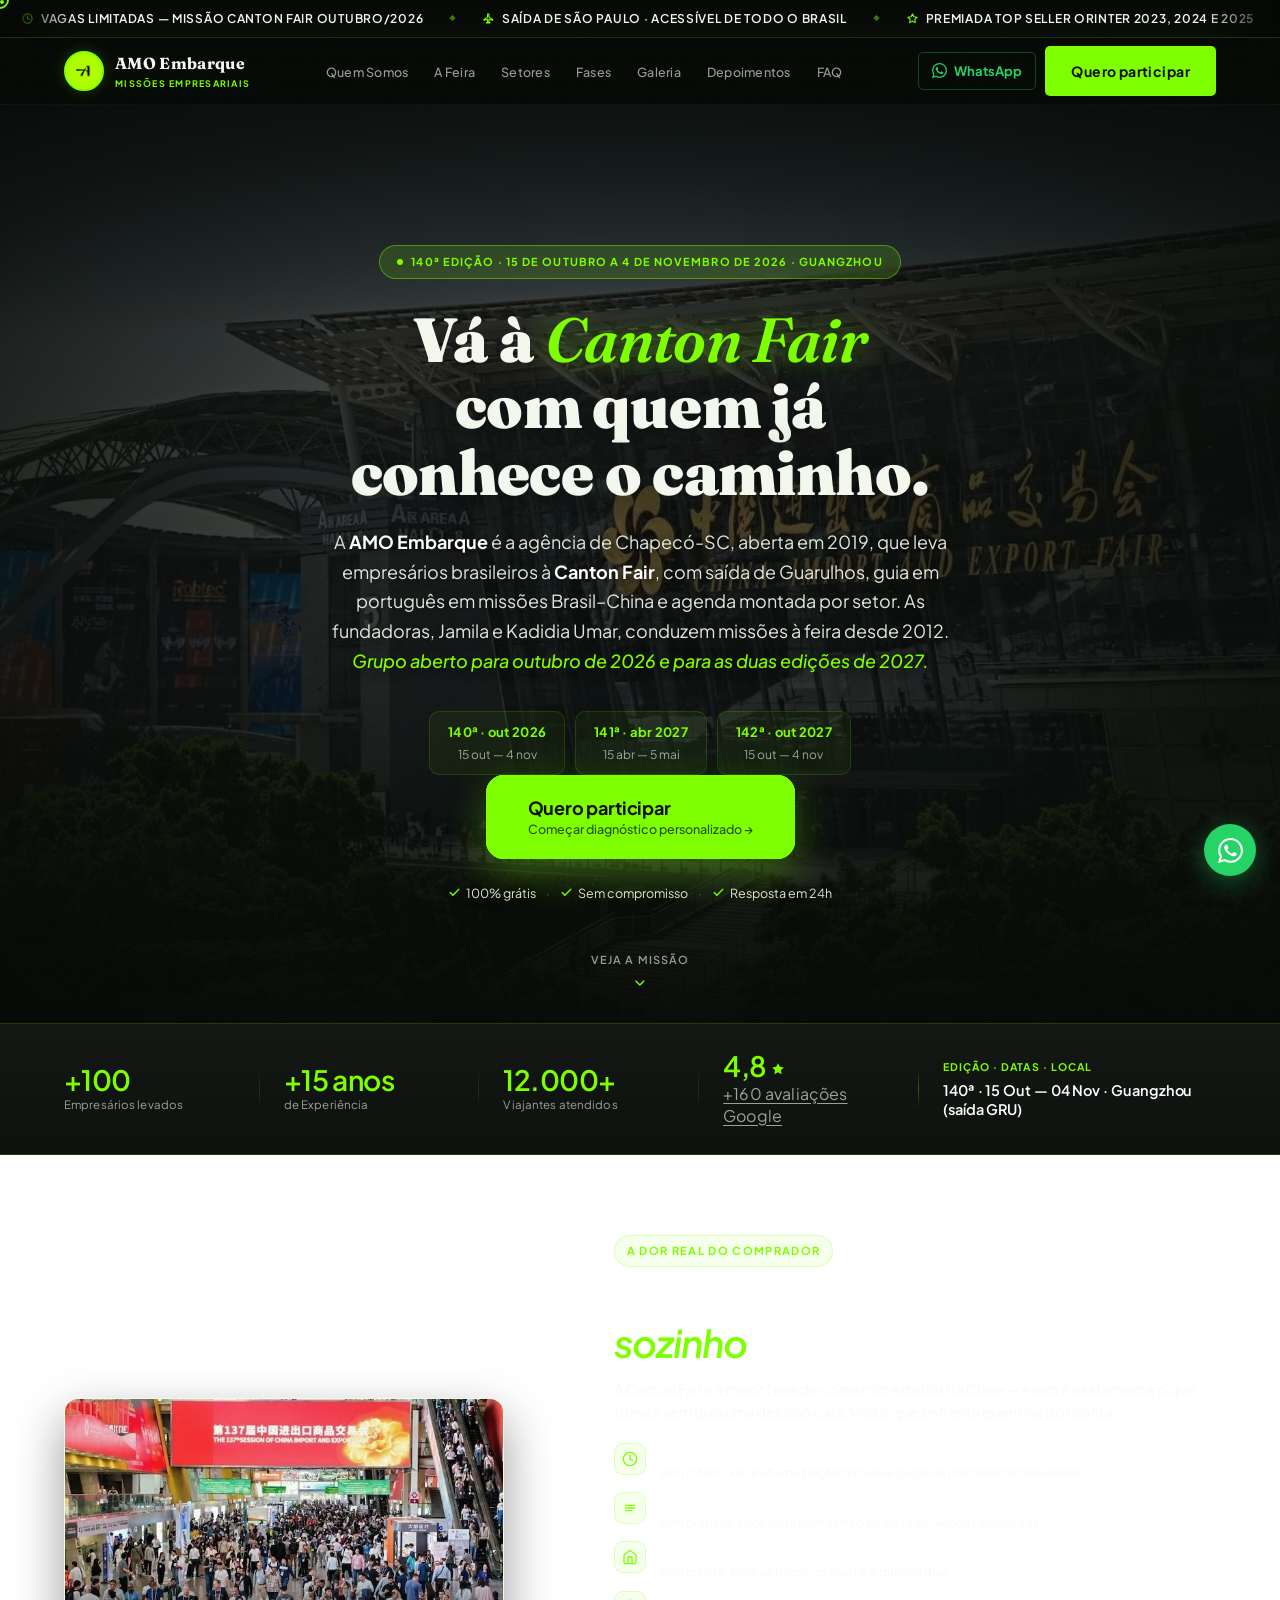
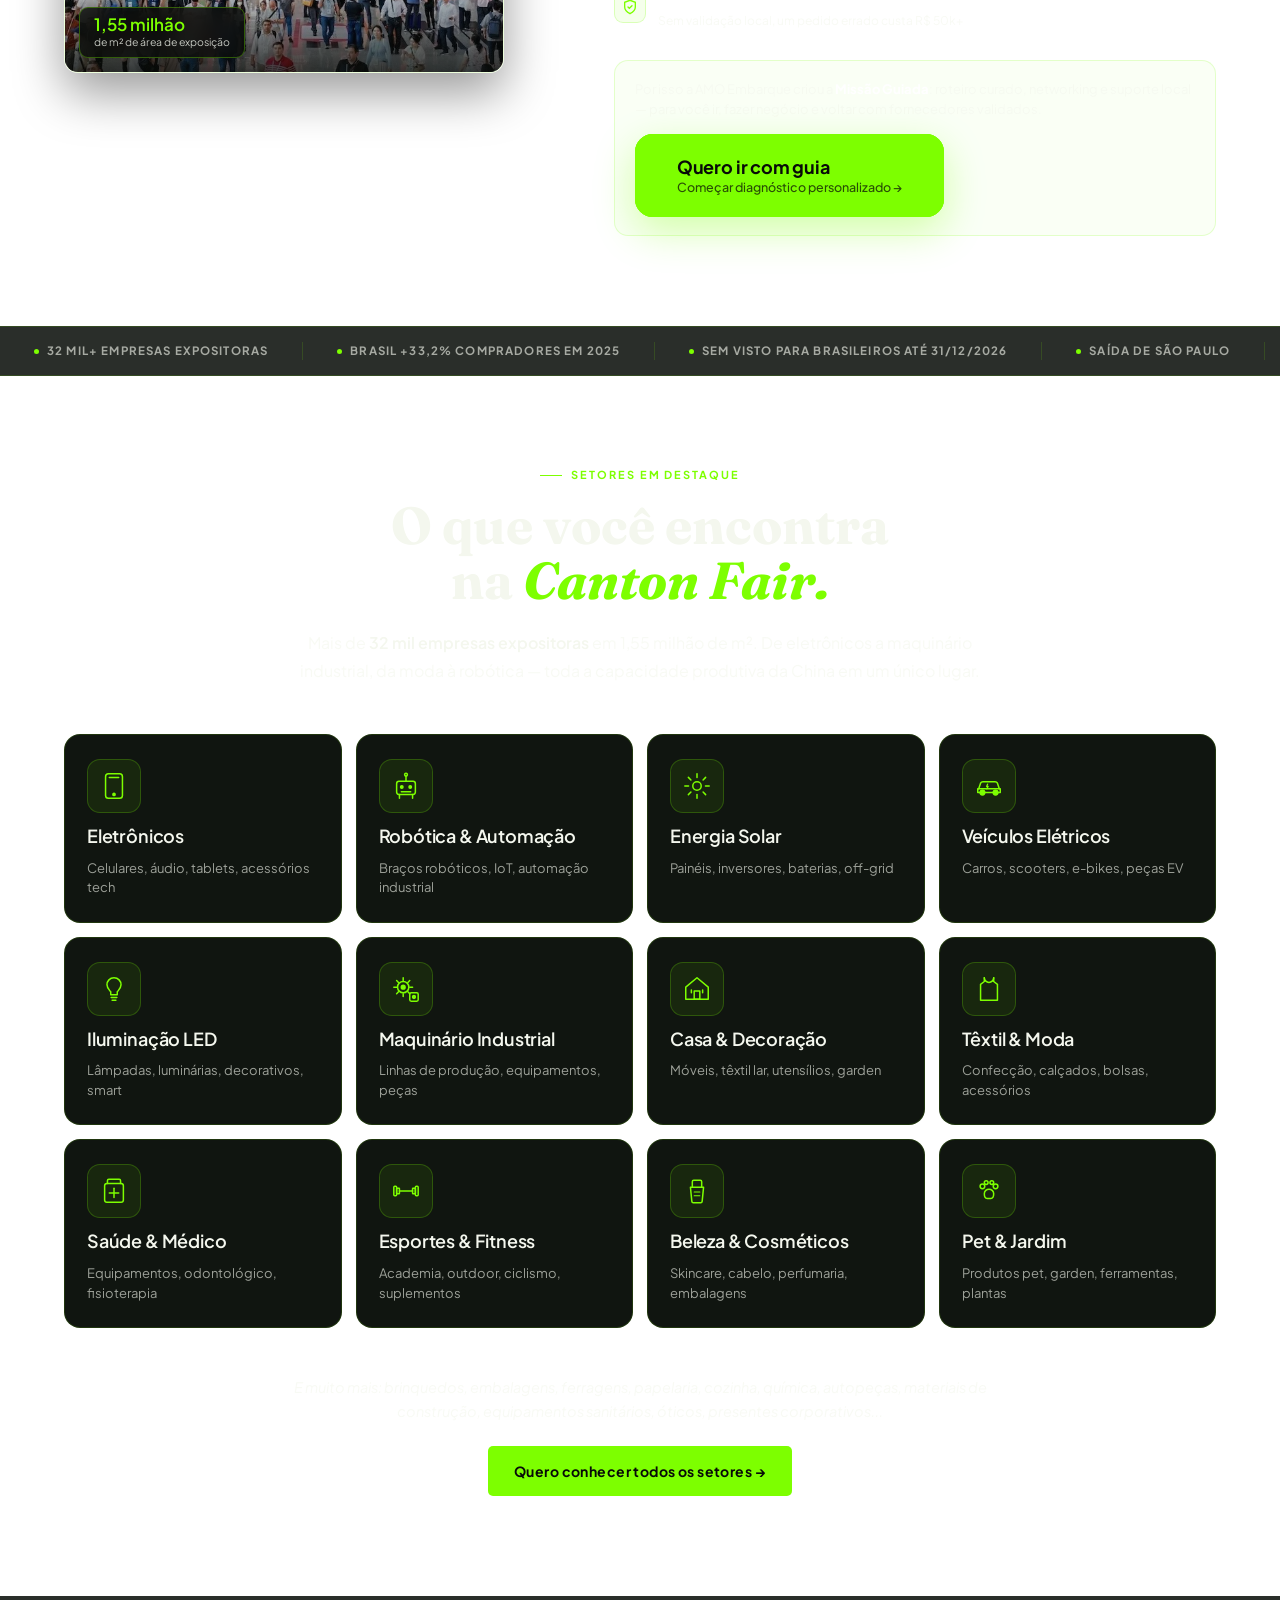
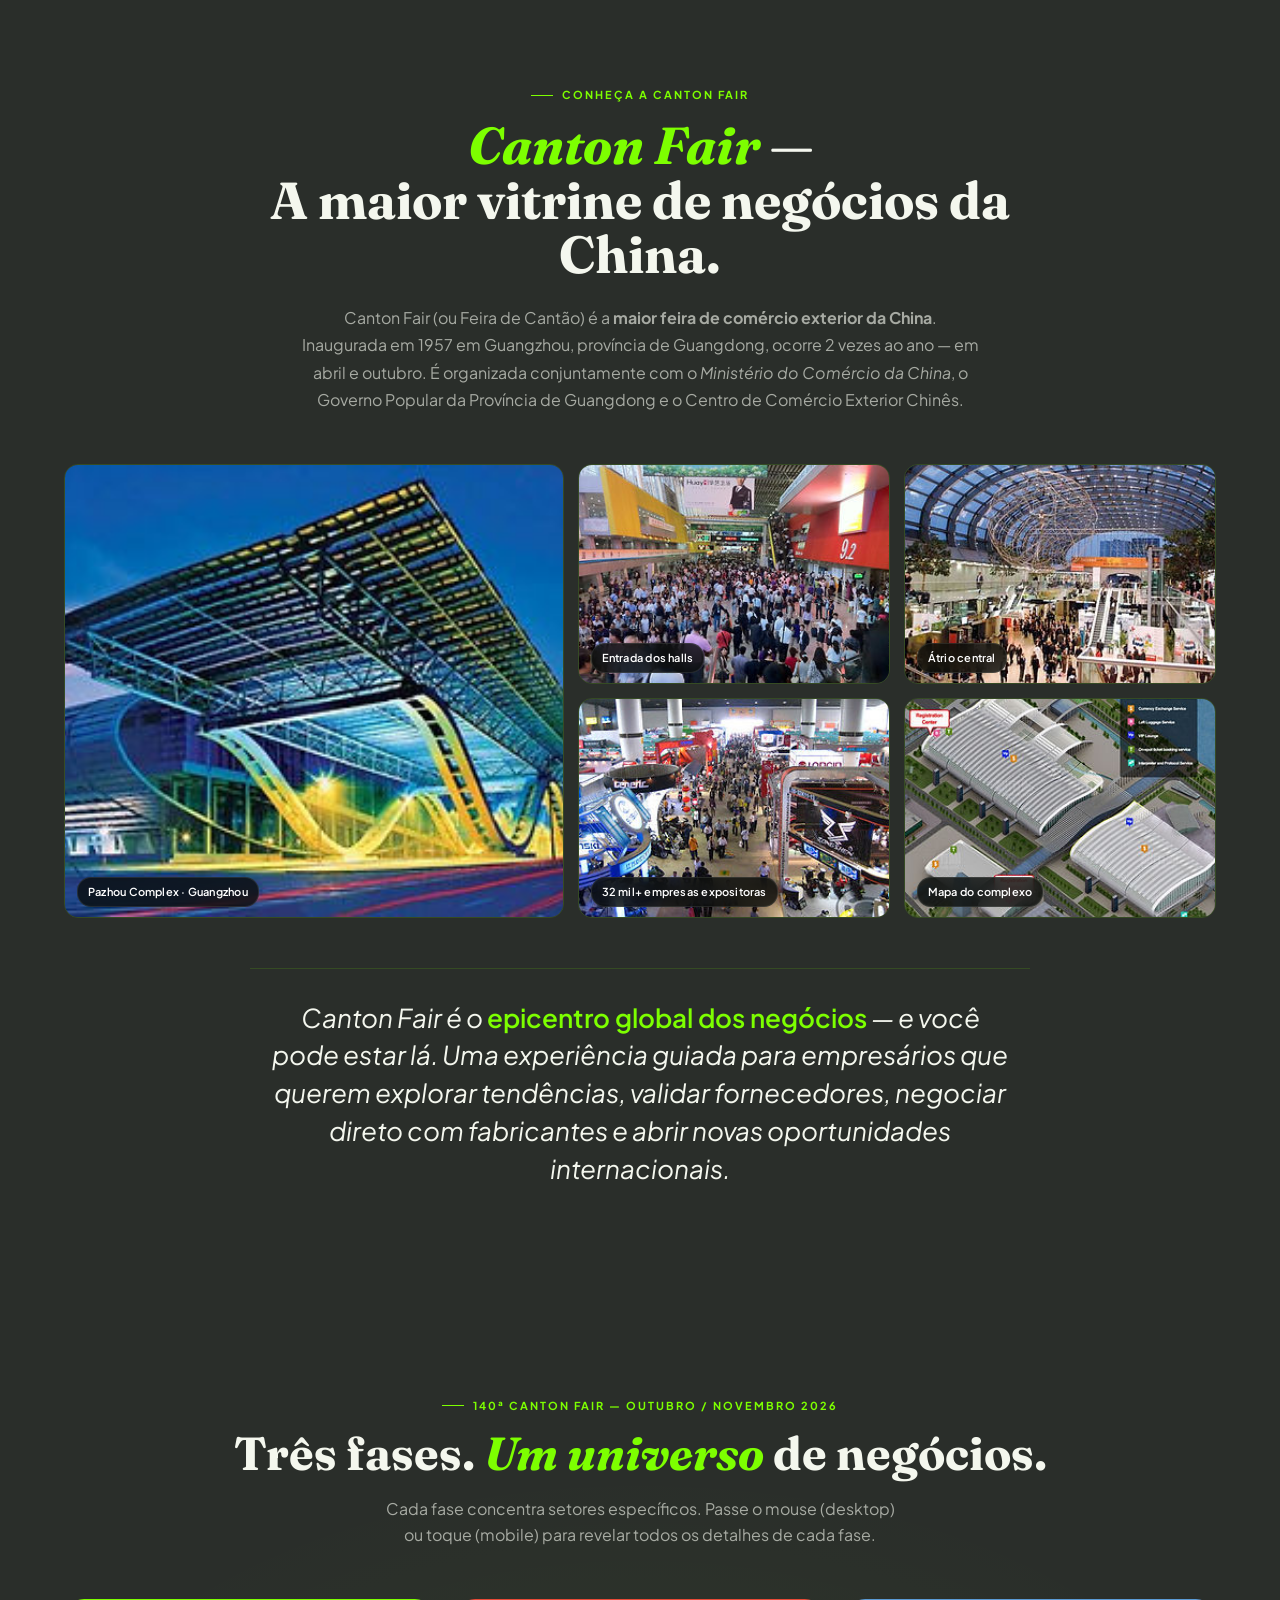
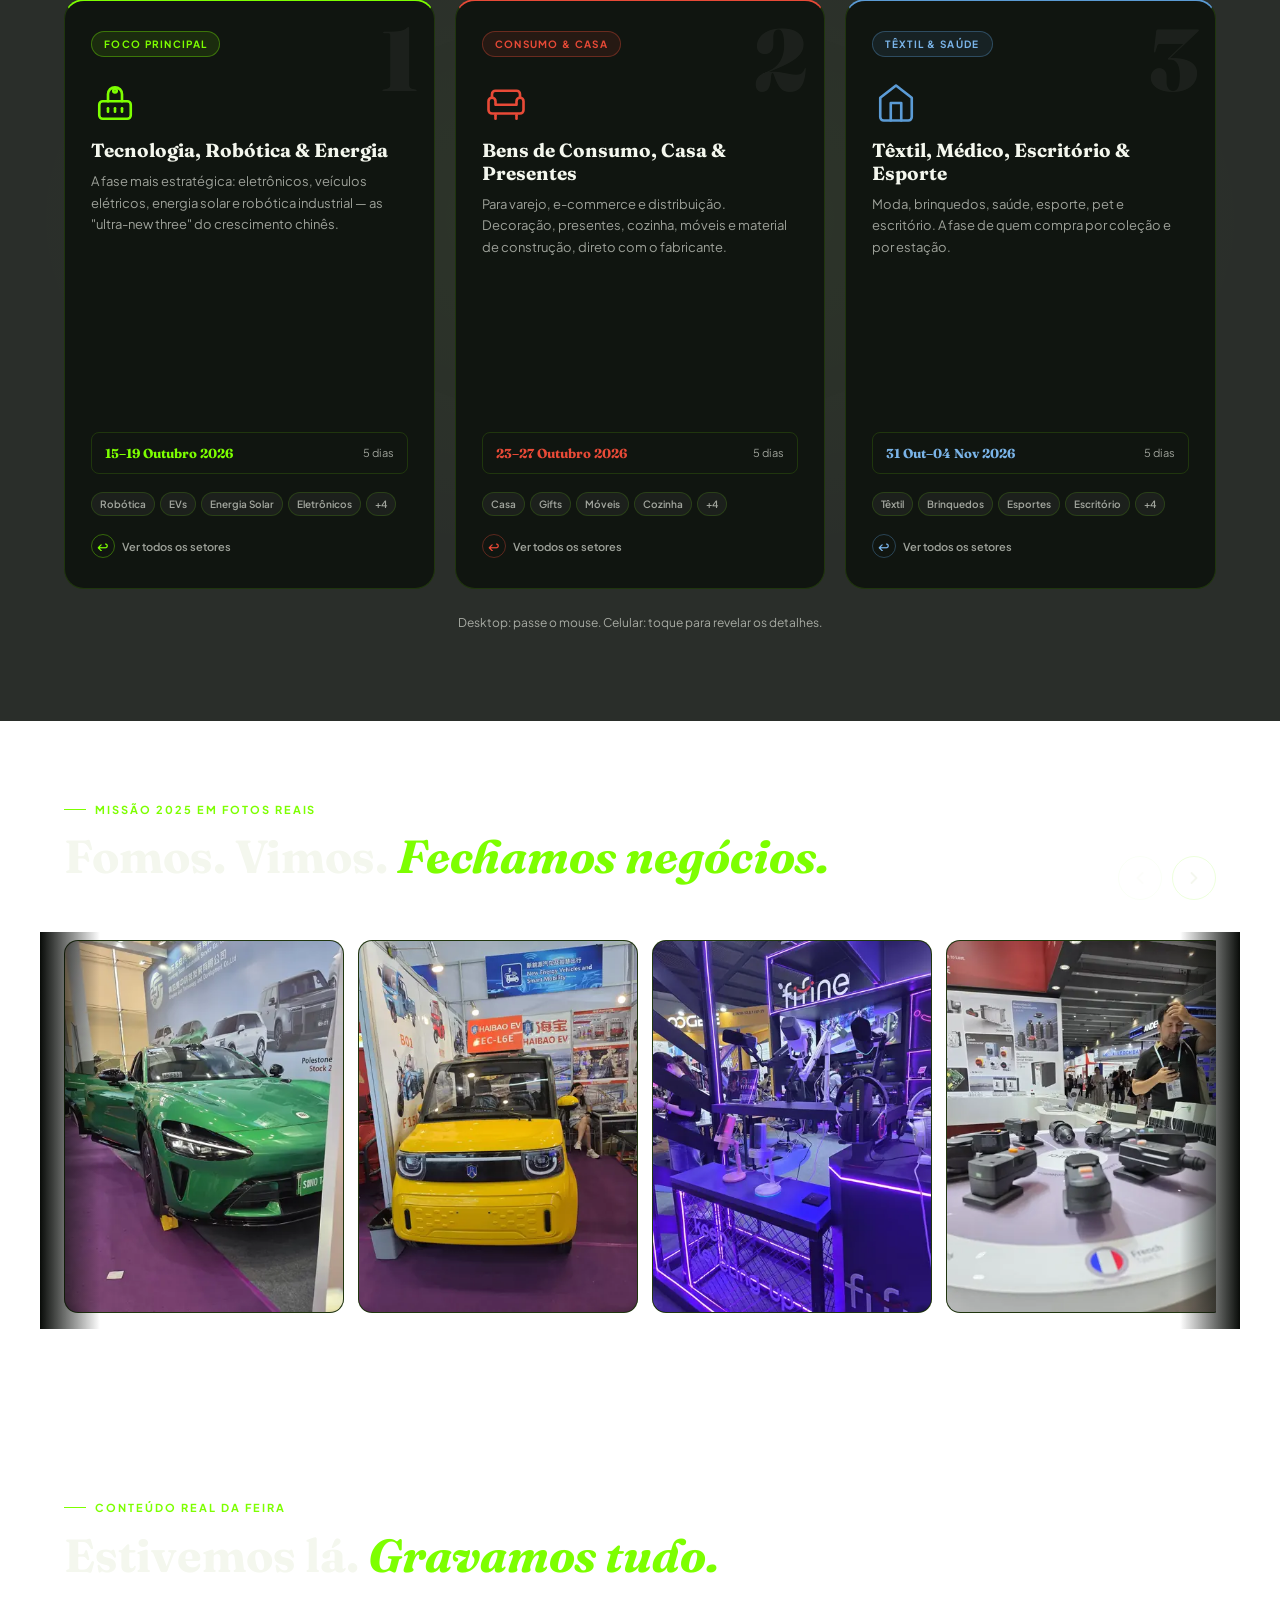
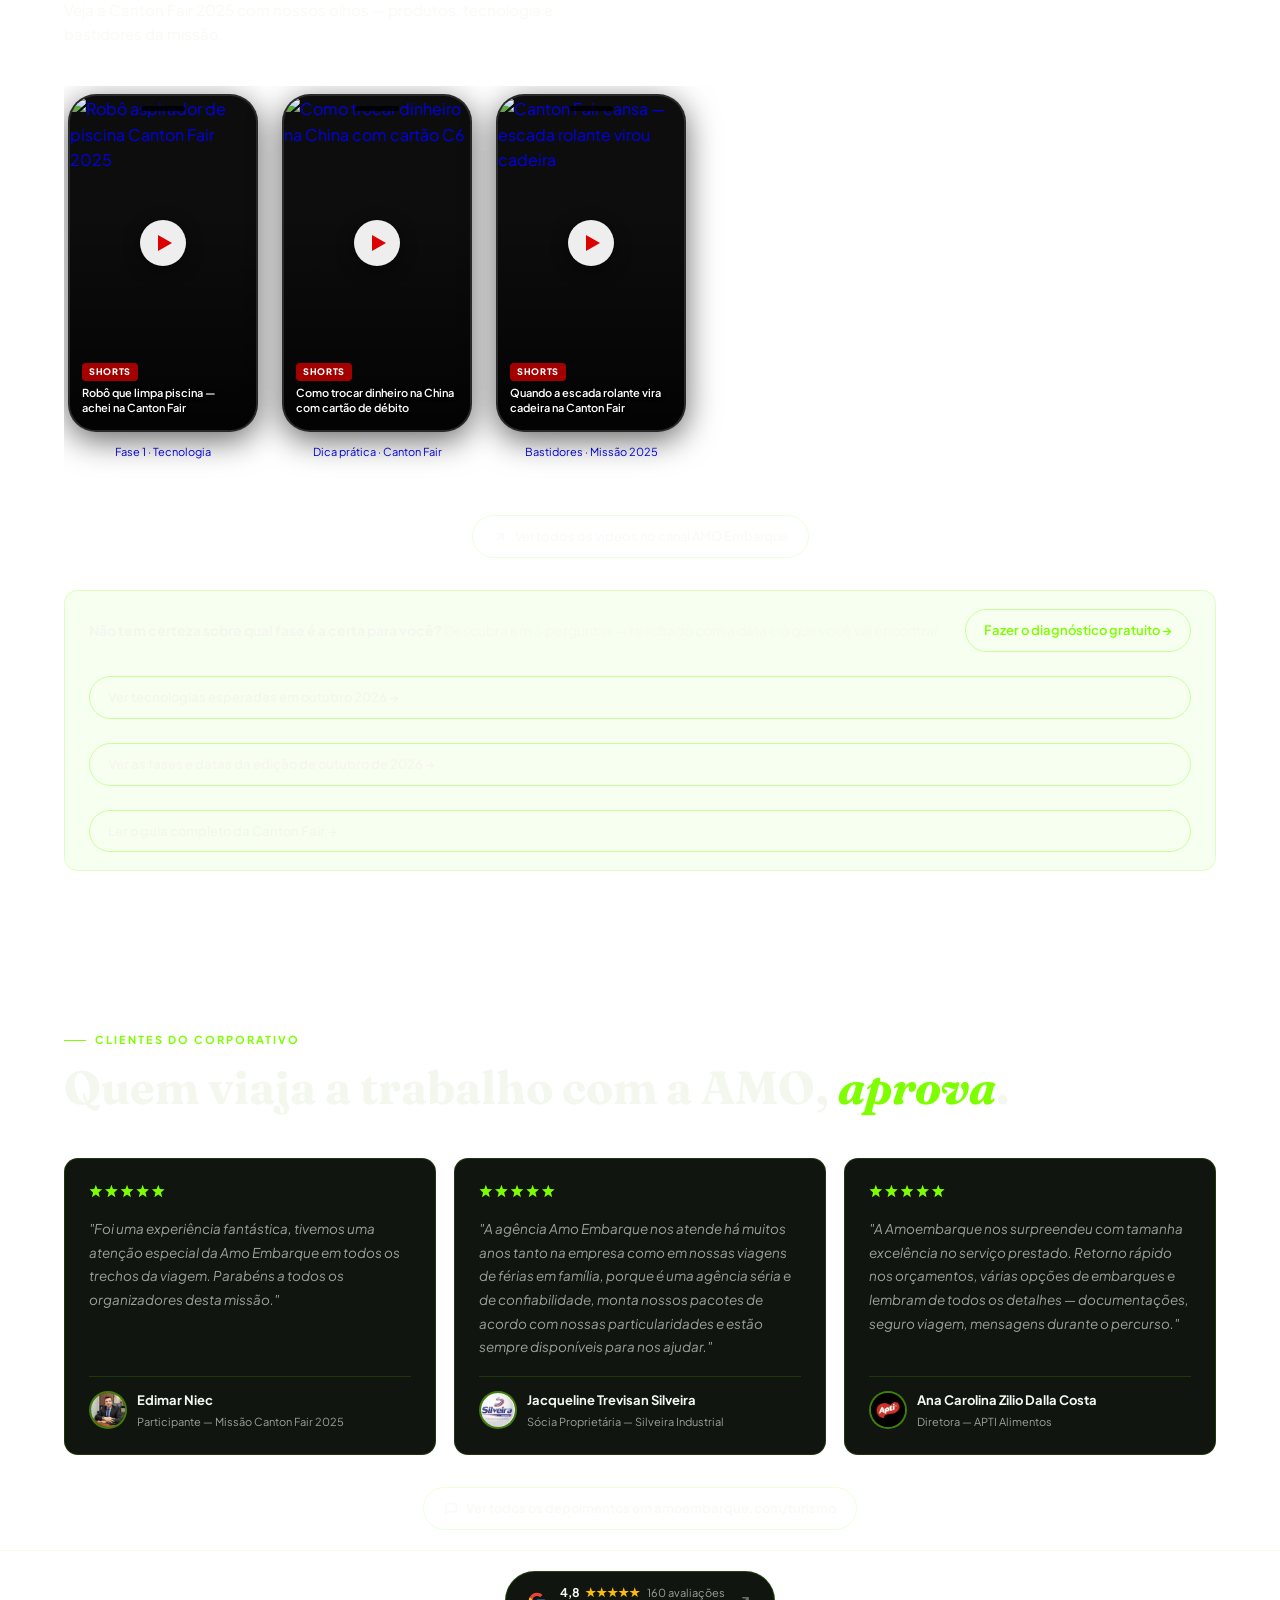
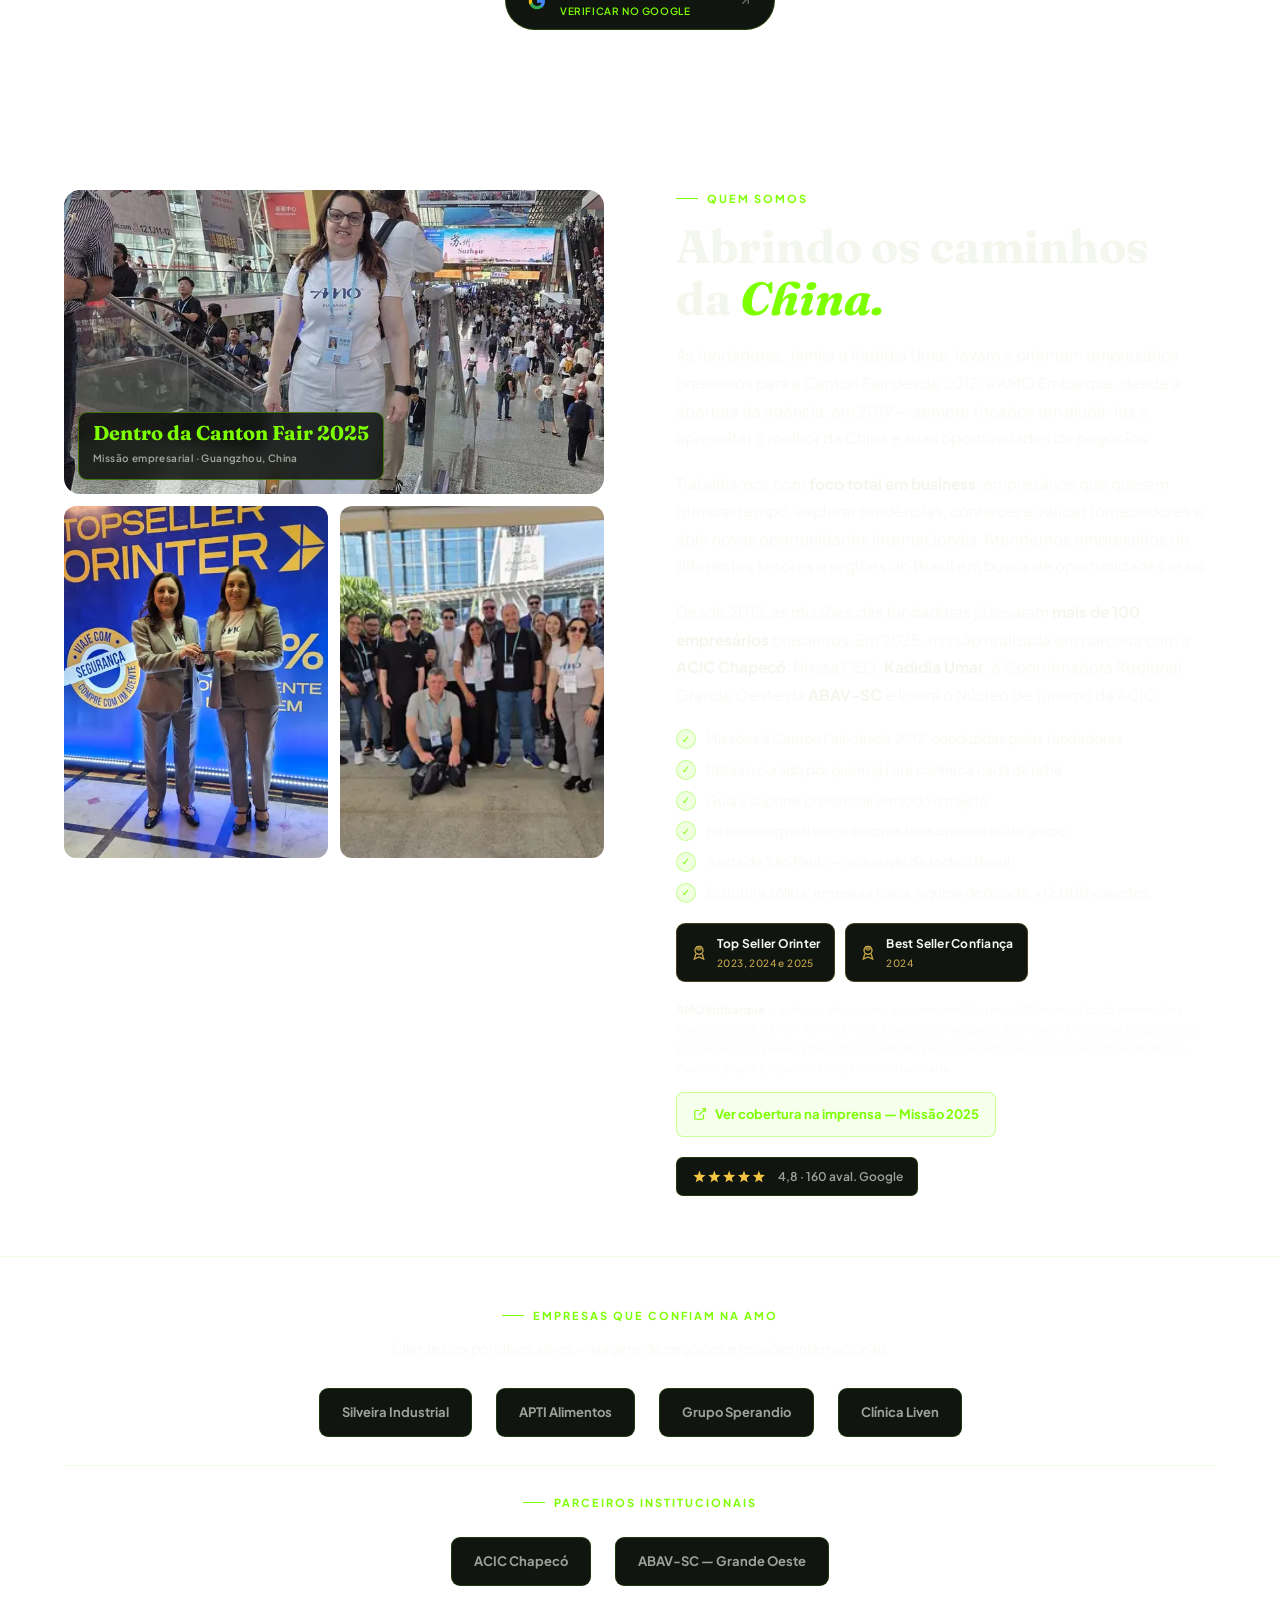
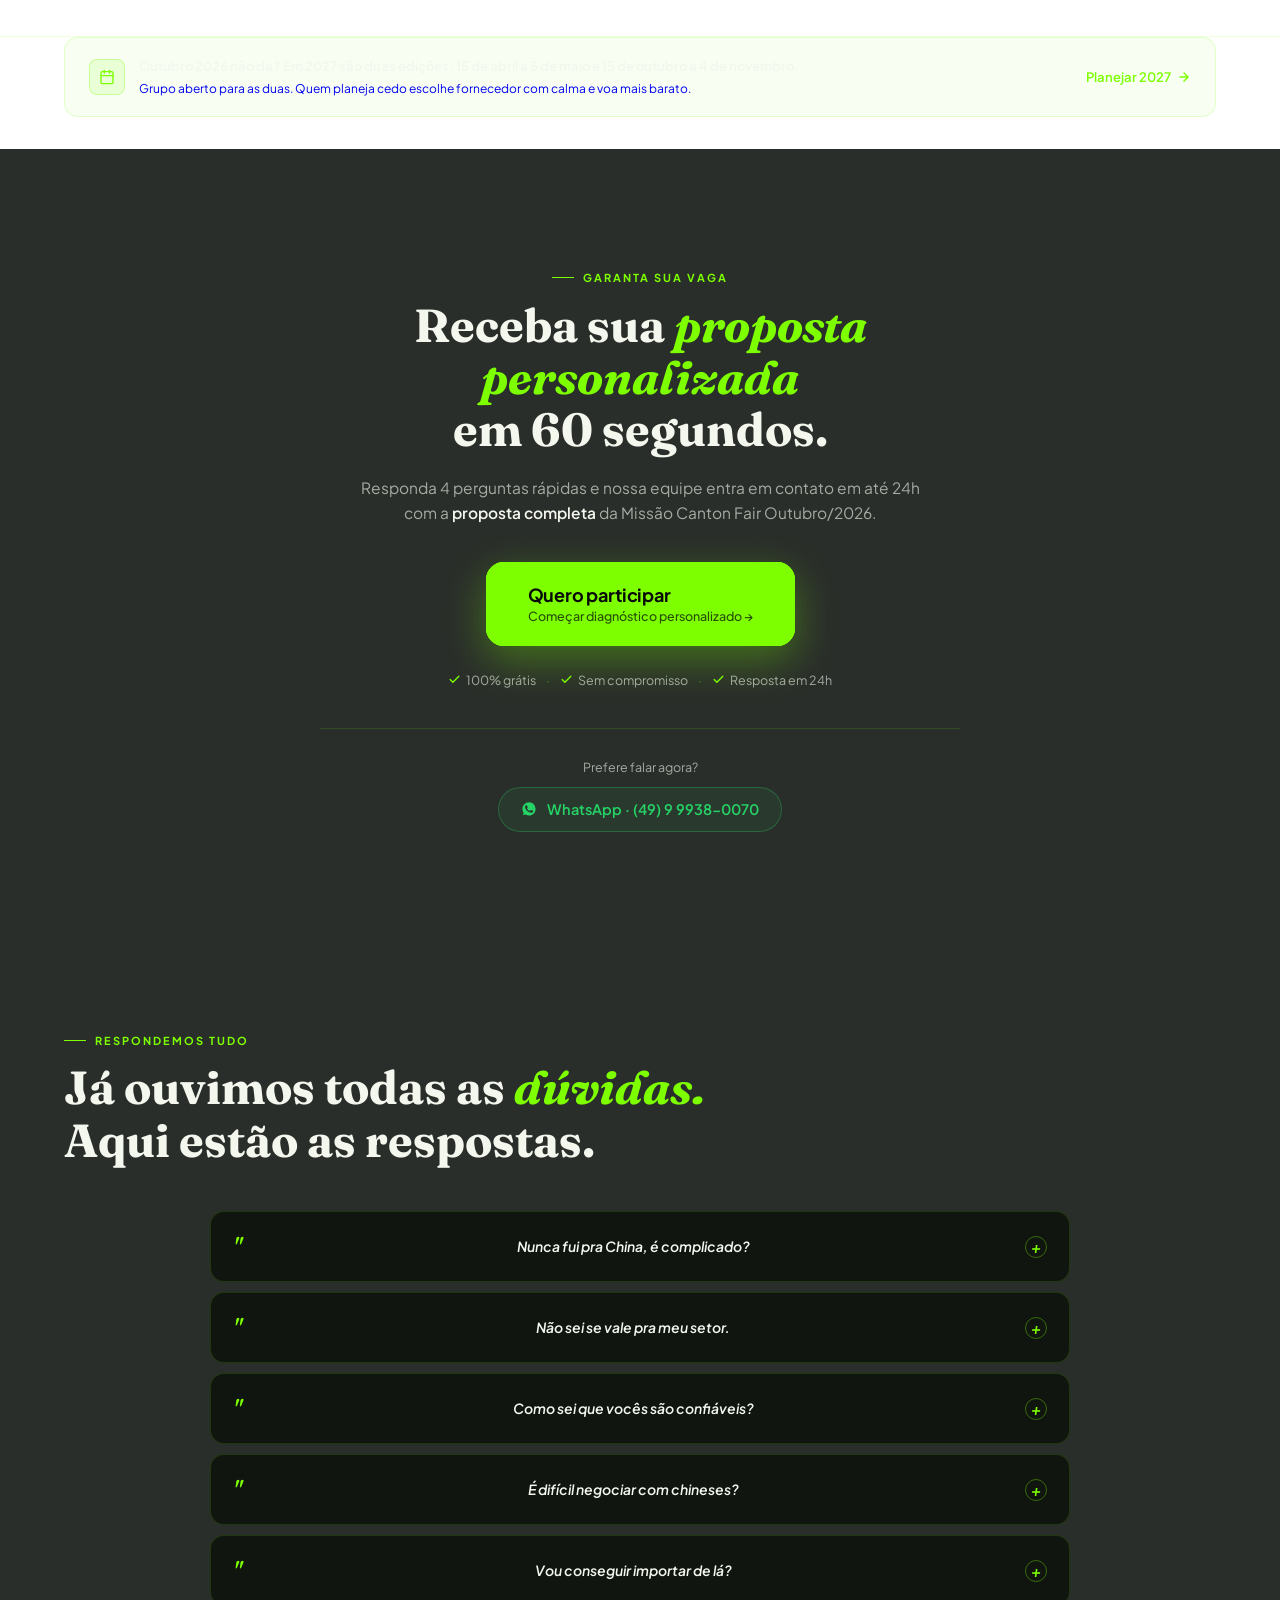
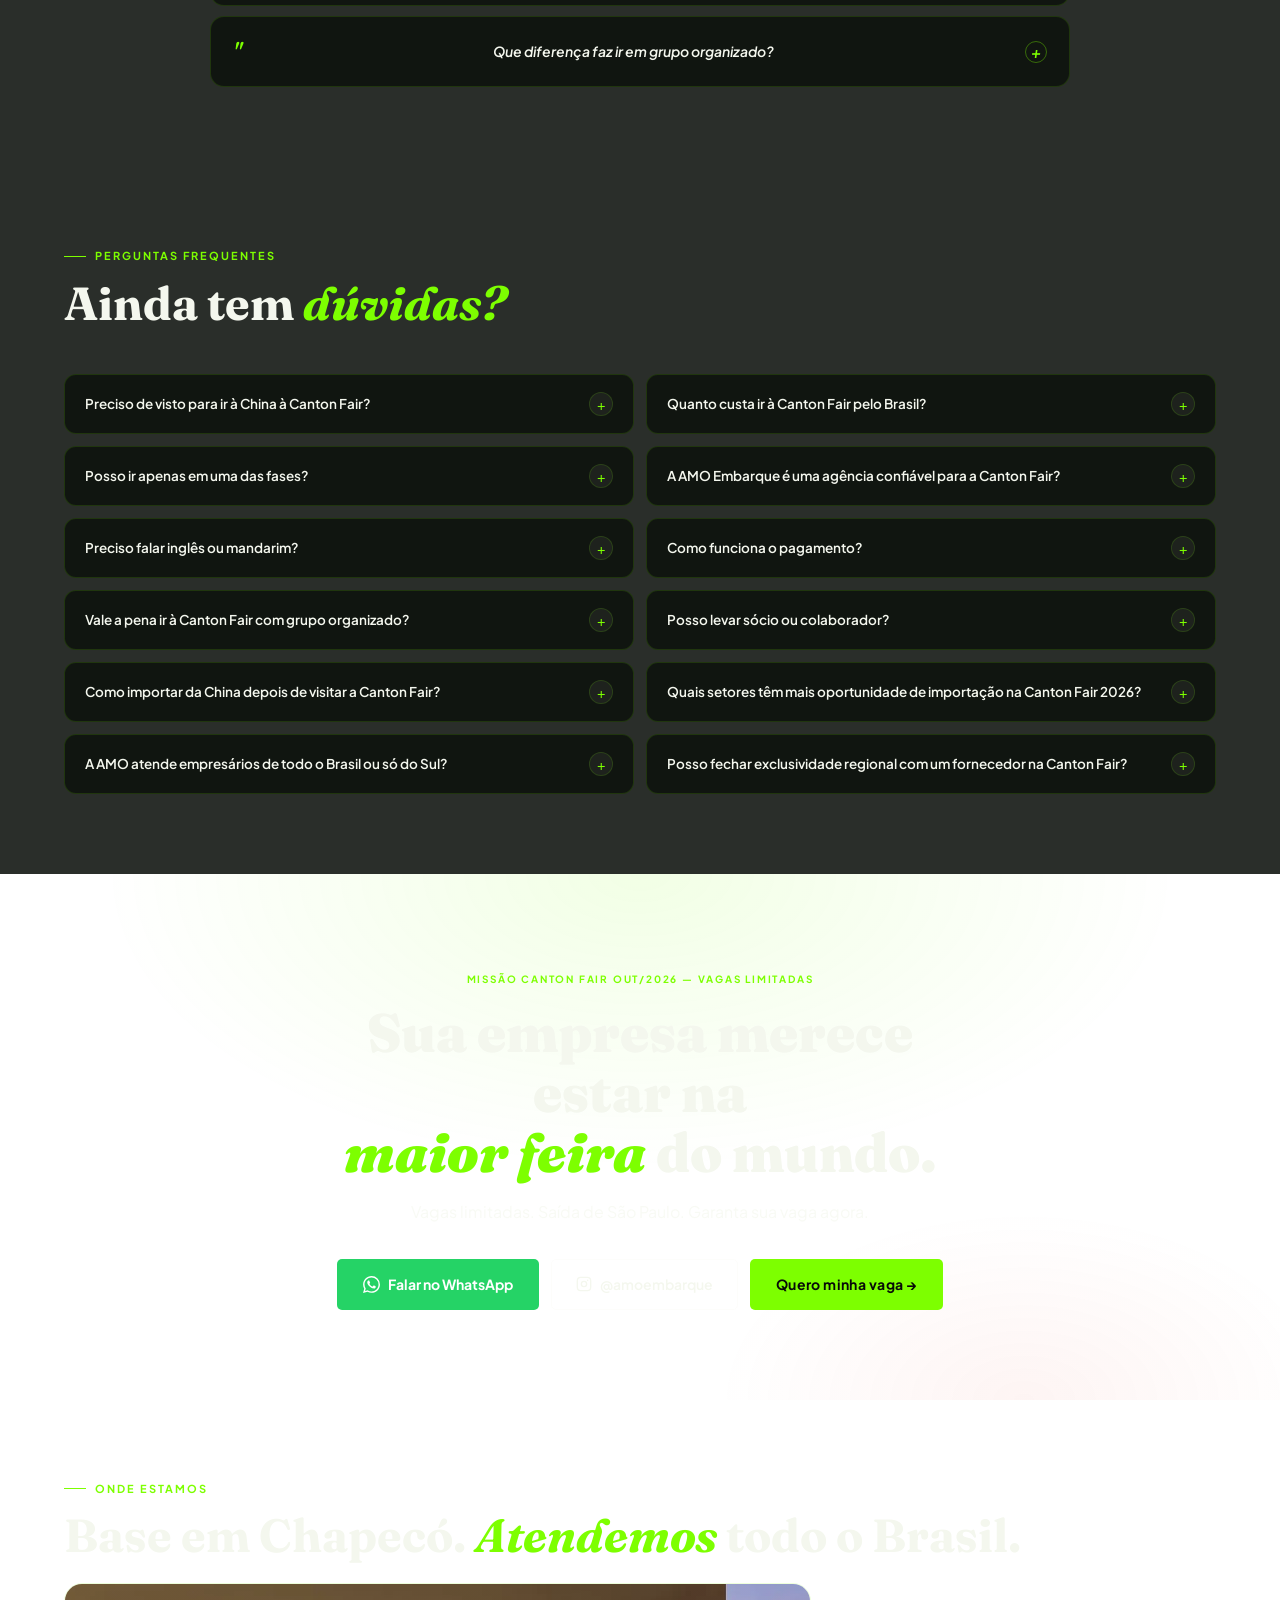
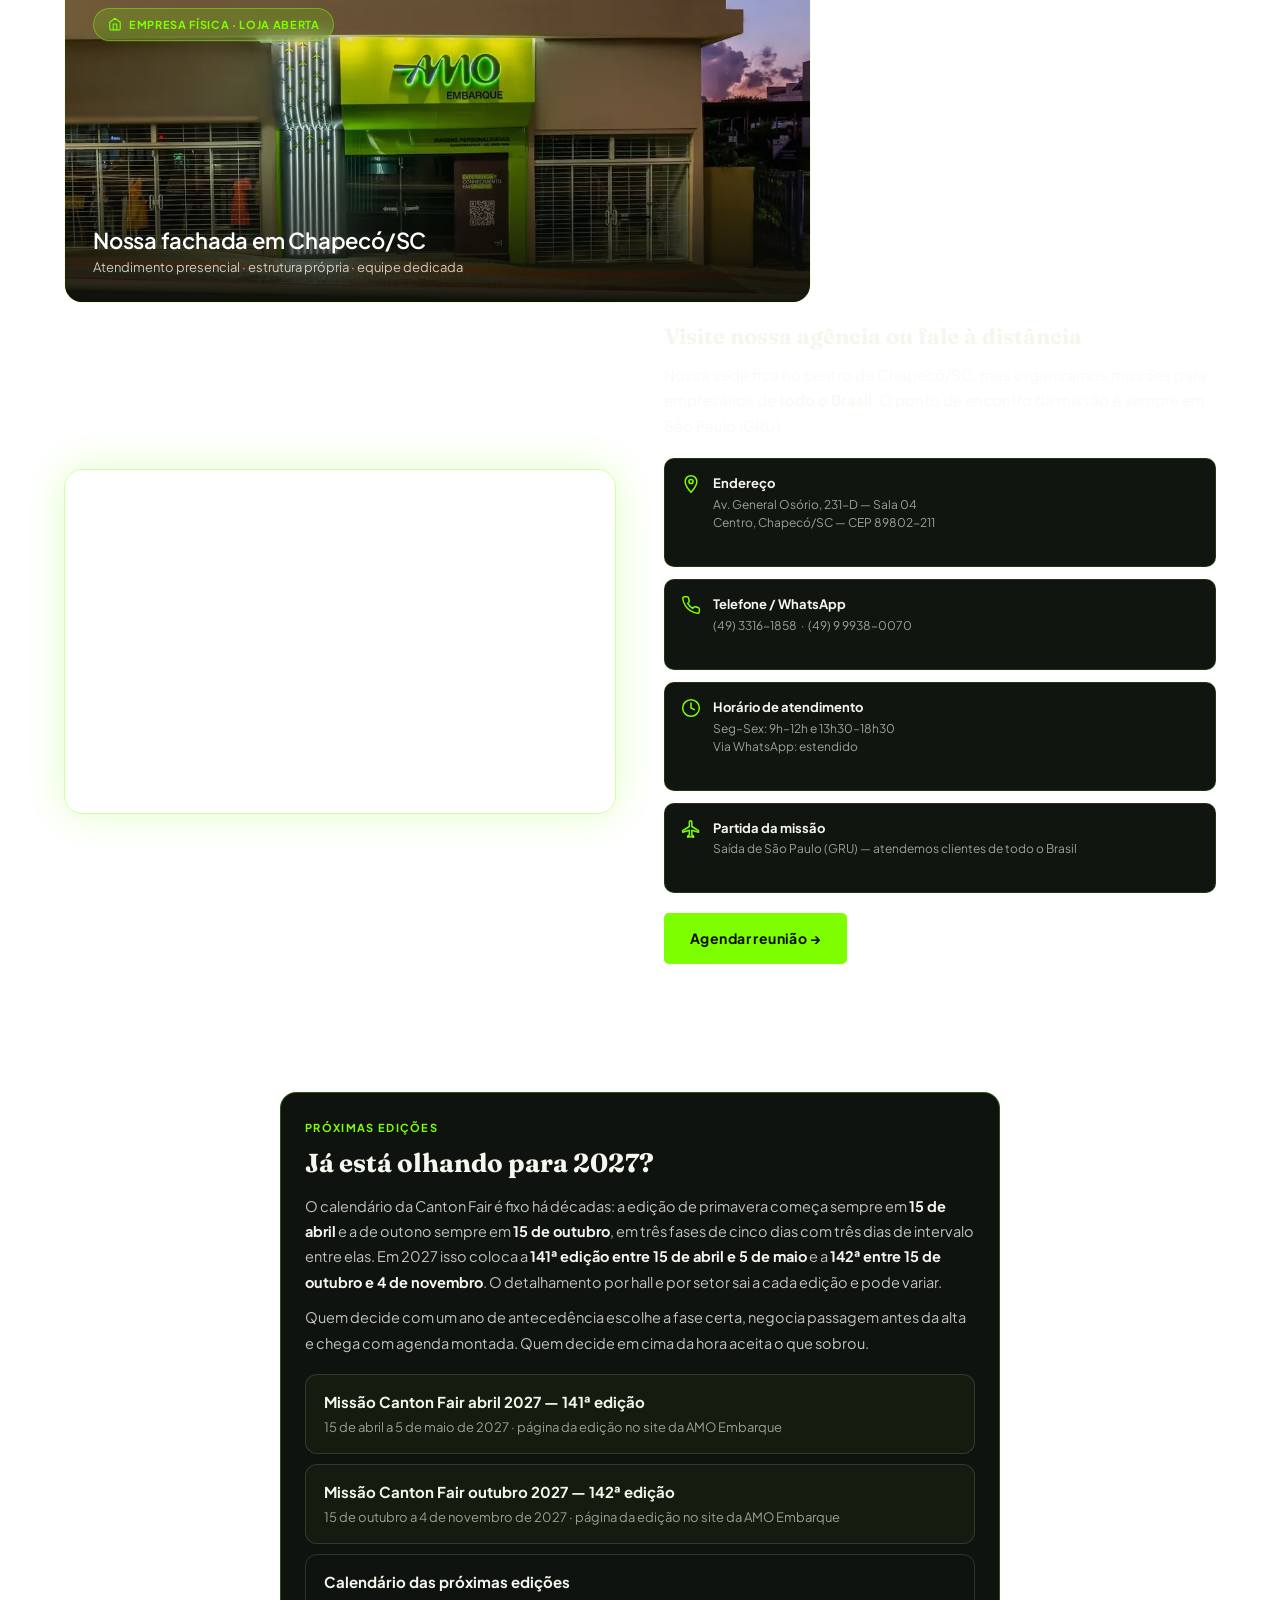
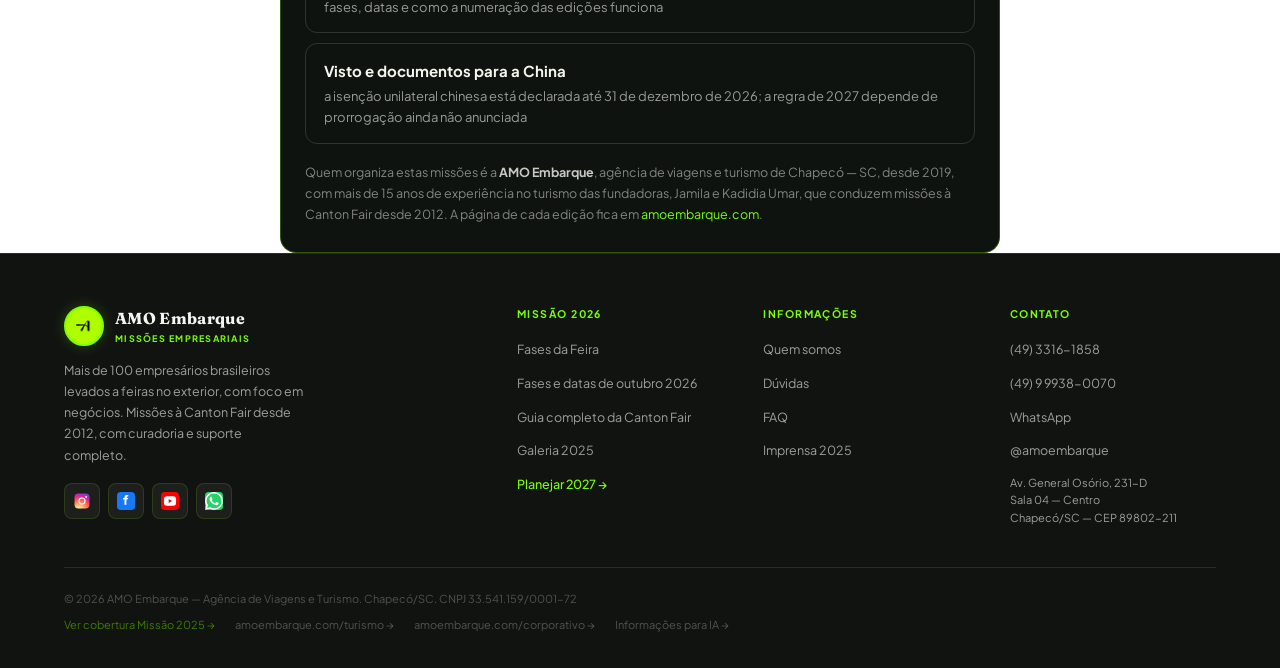
==== commit 130fc7f4: "Canton Fair: "maior da China" e números sem fonte retirados Alinha o microsite ao amoembarque.com: o" ====
--- a/index.html
+++ b/index.html
@@ -2998,7 +2998,7 @@
 <section class="hero hero-fullscreen" id="inicio">
   <!-- Background image -->
   <div class="hero-bg-img">
-    <img src="img/canton-fair-pazhou-complex-guangzhou-china-1200.webp" srcset="img/canton-fair-pazhou-complex-guangzhou-china-800.webp 800w, img/canton-fair-pazhou-complex-guangzhou-china-1200.webp 1200w, img/canton-fair-pazhou-complex-guangzhou-china.webp 1242w" sizes="100vw" width="1200" height="800" decoding="async" alt="Canton Fair — China Import and Export Fair, Pazhou Complex, Guangzhou, China · A maior feira multissetorial do mundo" loading="eager" fetchpriority="high">
+    <img src="img/canton-fair-pazhou-complex-guangzhou-china-1200.webp" srcset="img/canton-fair-pazhou-complex-guangzhou-china-800.webp 800w, img/canton-fair-pazhou-complex-guangzhou-china-1200.webp 1200w, img/canton-fair-pazhou-complex-guangzhou-china.webp 1242w" sizes="100vw" width="1200" height="800" decoding="async" alt="Canton Fair — China Import and Export Fair, Pazhou Complex, Guangzhou, China · A maior feira de comércio exterior da China" loading="eager" fetchpriority="high">
     <div class="hero-bg-overlay"></div>
   </div>
 
@@ -3129,7 +3129,7 @@
       <div class="solo-content fade-up stagger-2">
         <div class="solo-eyebrow">A dor real do comprador</div>
         <h2 class="solo-h2">Não dá para ir<br><em>sozinho</em> e aproveitar.</h2>
-        <p class="solo-sub">A Canton Fair é a maior feira do planeta — e isso é exatamente o que torna ir sem guia uma decisão cara. Veja o que enfrenta quem vai por conta:</p>
+        <p class="solo-sub">A Canton Fair é a maior feira de comércio exterior da China — e isso é exatamente o que torna ir sem guia uma decisão cara. Veja o que enfrenta quem vai por conta:</p>
 
         <ul class="solo-pains">
           <li>
@@ -3400,16 +3400,16 @@
   <div class="wrap">
     <div class="cf-header fade-up">
       <div class="sec-lbl" style="justify-content:center">Conheça a Canton Fair</div>
-      <h2 class="st"><em>Canton Fair</em> —<br>A maior vitrine de negócios do mundo.</h2>
+      <h2 class="st"><em>Canton Fair</em> —<br>A maior vitrine de negócios da China.</h2>
       <p>
-        Canton Fair (ou Feira de Cantão) é a <strong>maior feira multissetorial do planeta</strong>. Inaugurada em 1957 em Guangzhou, província de Guangdong, ocorre 2 vezes ao ano — em abril e outubro. É organizada conjuntamente com o <em>Ministério do Comércio da China</em>, o Governo Popular da Província de Guangdong e o Centro de Comércio Exterior Chinês.
+        Canton Fair (ou Feira de Cantão) é a <strong>maior feira de comércio exterior da China</strong>. Inaugurada em 1957 em Guangzhou, província de Guangdong, ocorre 2 vezes ao ano — em abril e outubro. É organizada conjuntamente com o <em>Ministério do Comércio da China</em>, o Governo Popular da Província de Guangdong e o Centro de Comércio Exterior Chinês.
       </p>
     </div>
 
     <!-- Mosaic gallery — 5 photos in balanced grid (1 big + 4 small) -->
     <div class="cf-mosaic fade-up stagger-2">
       <div class="cfm cfm-big">
-        <img src="img/canton-fair-pazhou-complex-guangzhou-noite.jpg" alt="Canton Fair Pazhou Complex Guangzhou China vista noturna — sede da maior feira de importação do mundo" loading="lazy" >
+        <img src="img/canton-fair-pazhou-complex-guangzhou-noite.jpg" alt="Canton Fair Pazhou Complex Guangzhou China vista noturna — sede da maior feira de comércio exterior da China" loading="lazy" >
         <div class="cfm-cap">Pazhou Complex · Guangzhou</div>
       </div>
       <div class="cfm">
@@ -3551,8 +3551,8 @@
               <div class="s-row"><div class="sdot"></div>Brinquedos, Infantil &amp; Bebê</div>
             </div>
             <div class="pb-hl">
-              <div class="pb-hlr">Maior variedade de fornecedores têxteis do mundo</div>
-              <div class="pb-hlr">Equipamentos médicos com custo 60–80% abaixo do mercado</div>
+              <div class="pb-hlr">Têxteis, moda e calçados na mesma fase</div>
+              <div class="pb-hlr">Equipamentos médicos e odontológicos direto do fabricante</div>
               <div class="pb-hlr">Ideal para clínicas, academias e distribuidores</div>
             </div>
             <a href="#formulario" class="back-cta">Quero estar na Fase 3 →</a>
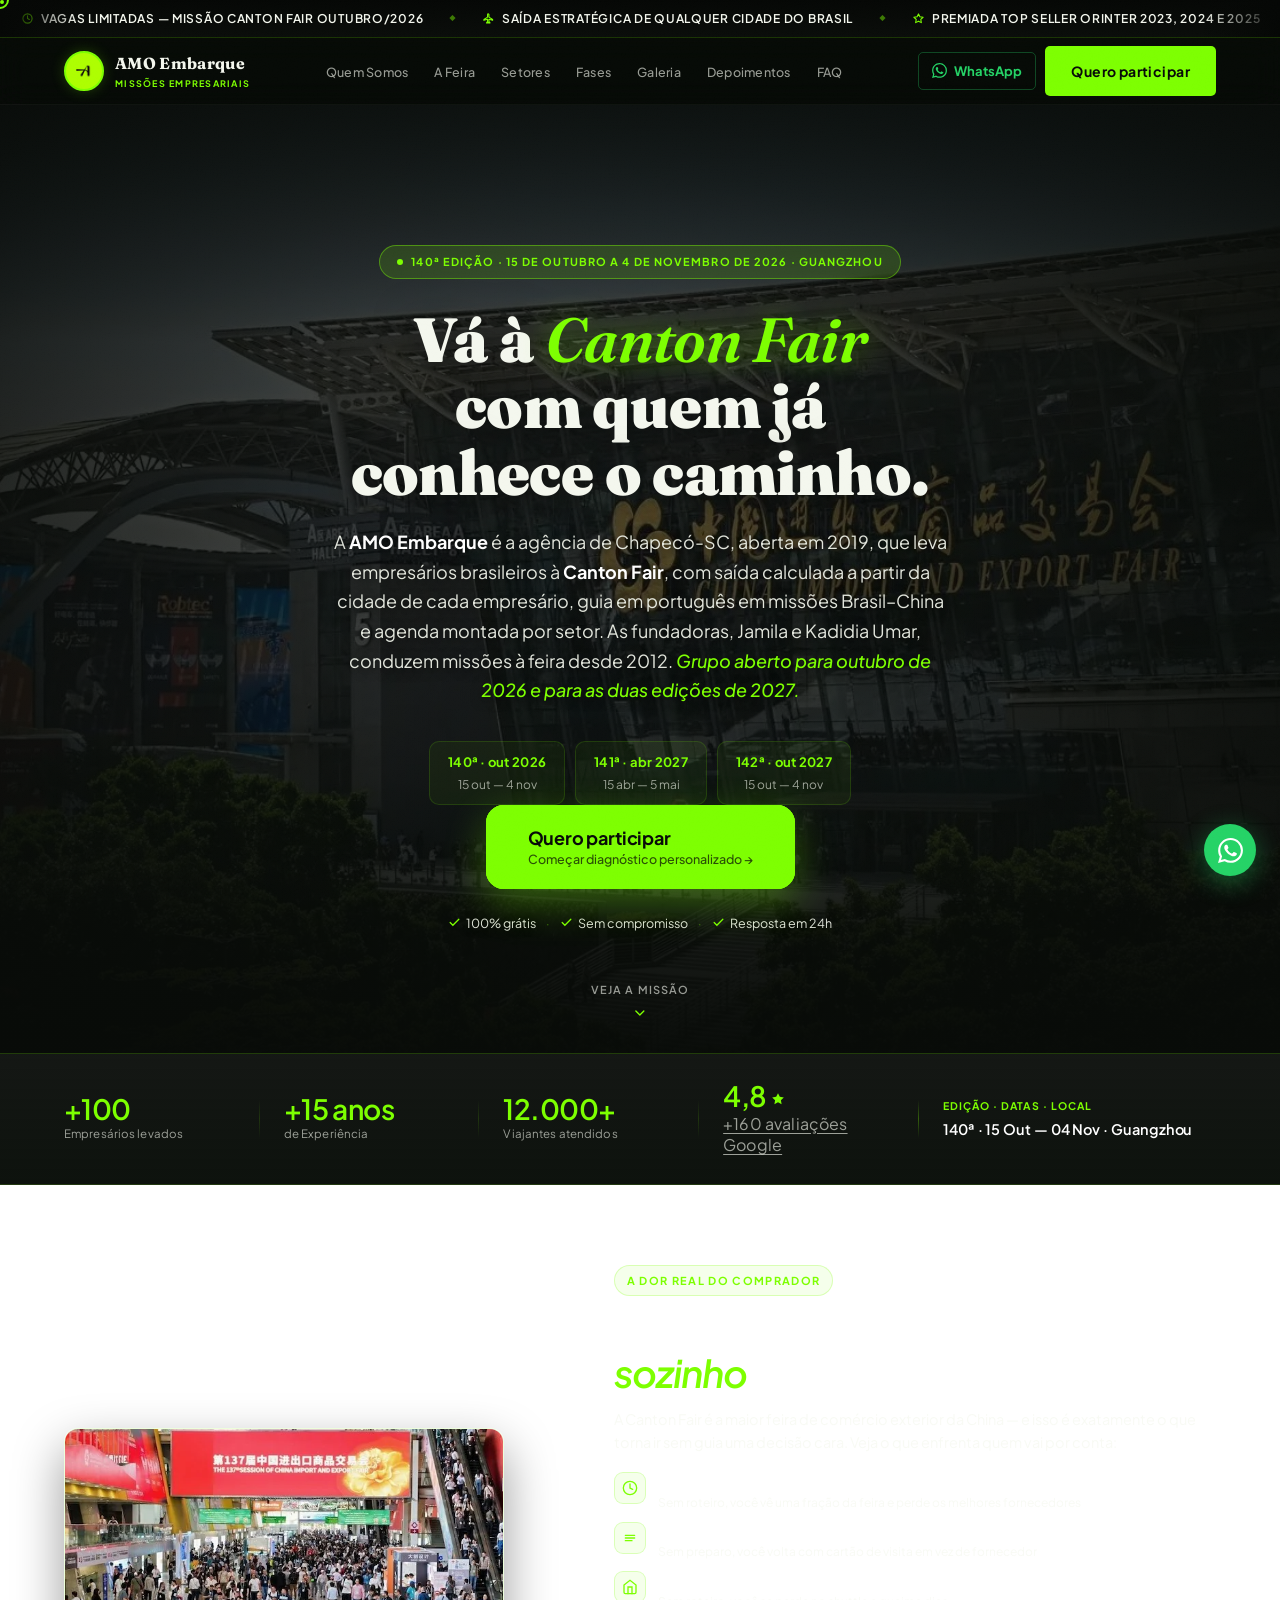
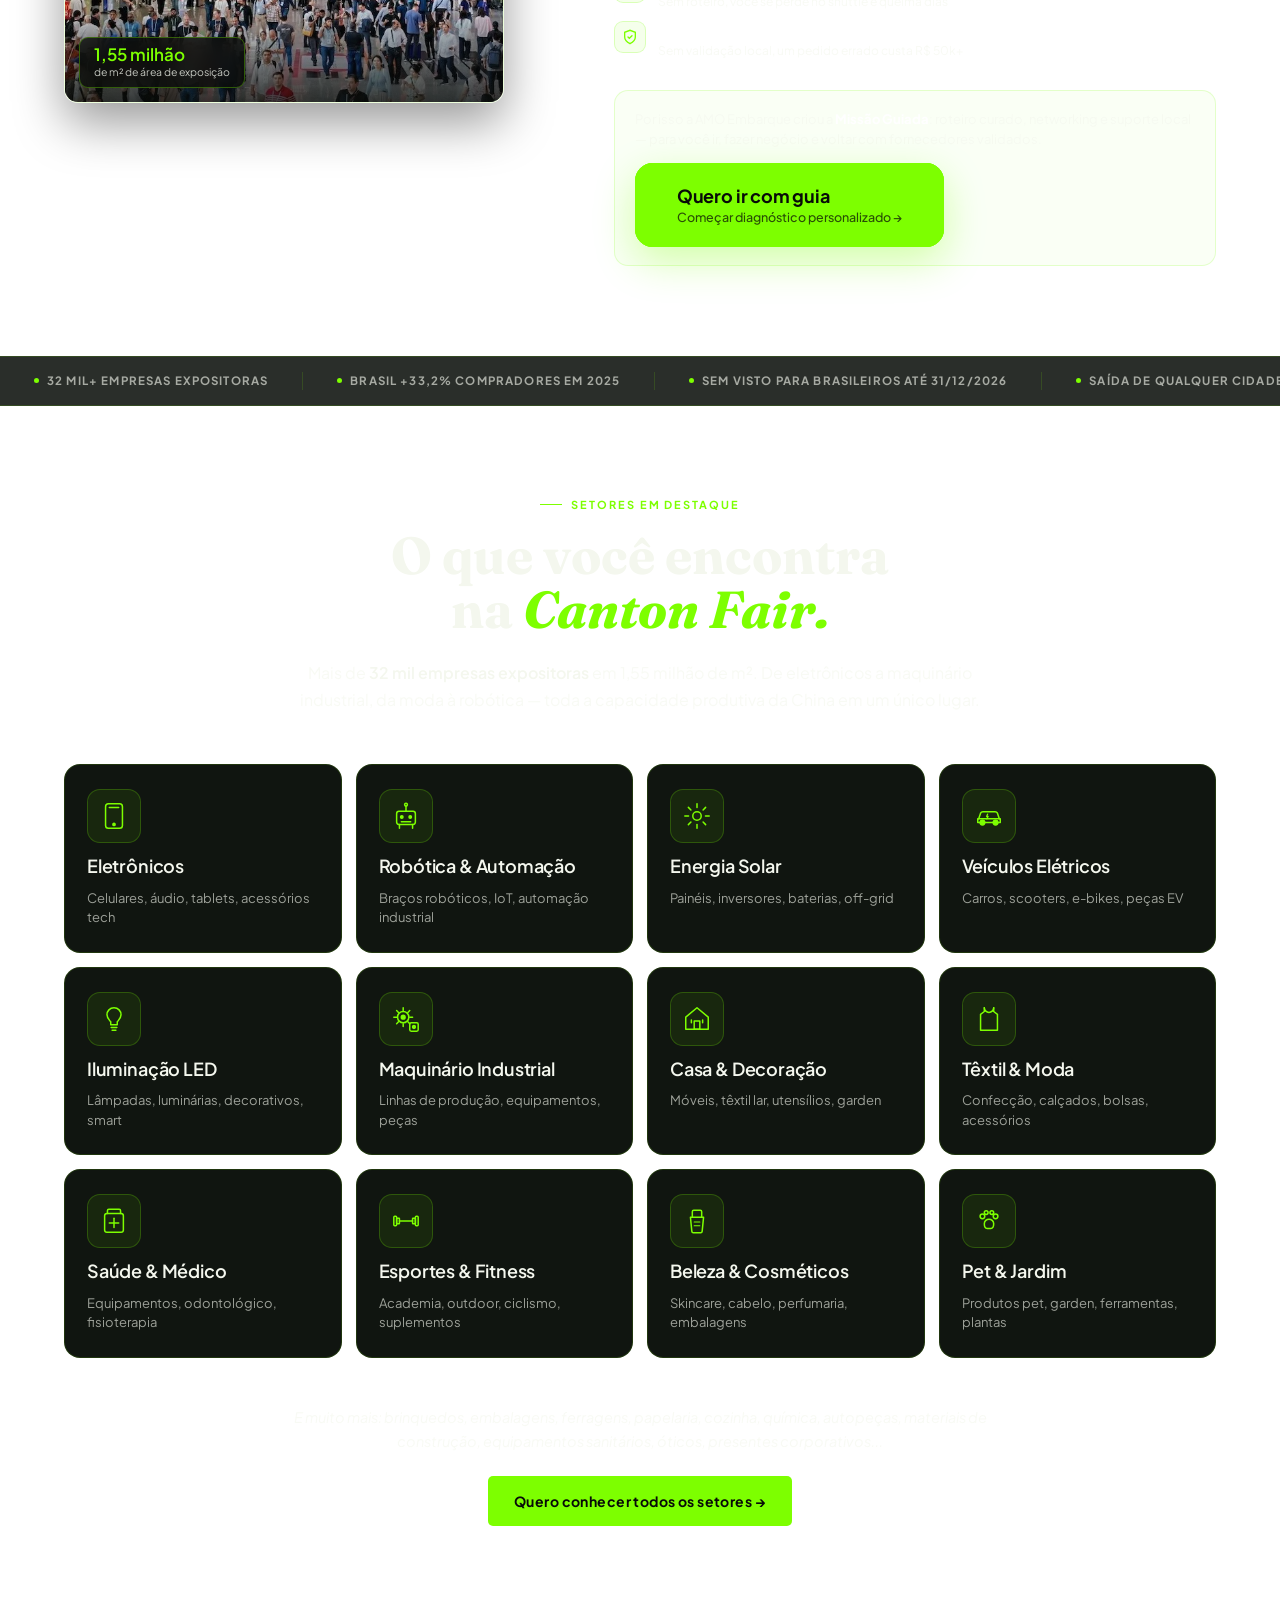
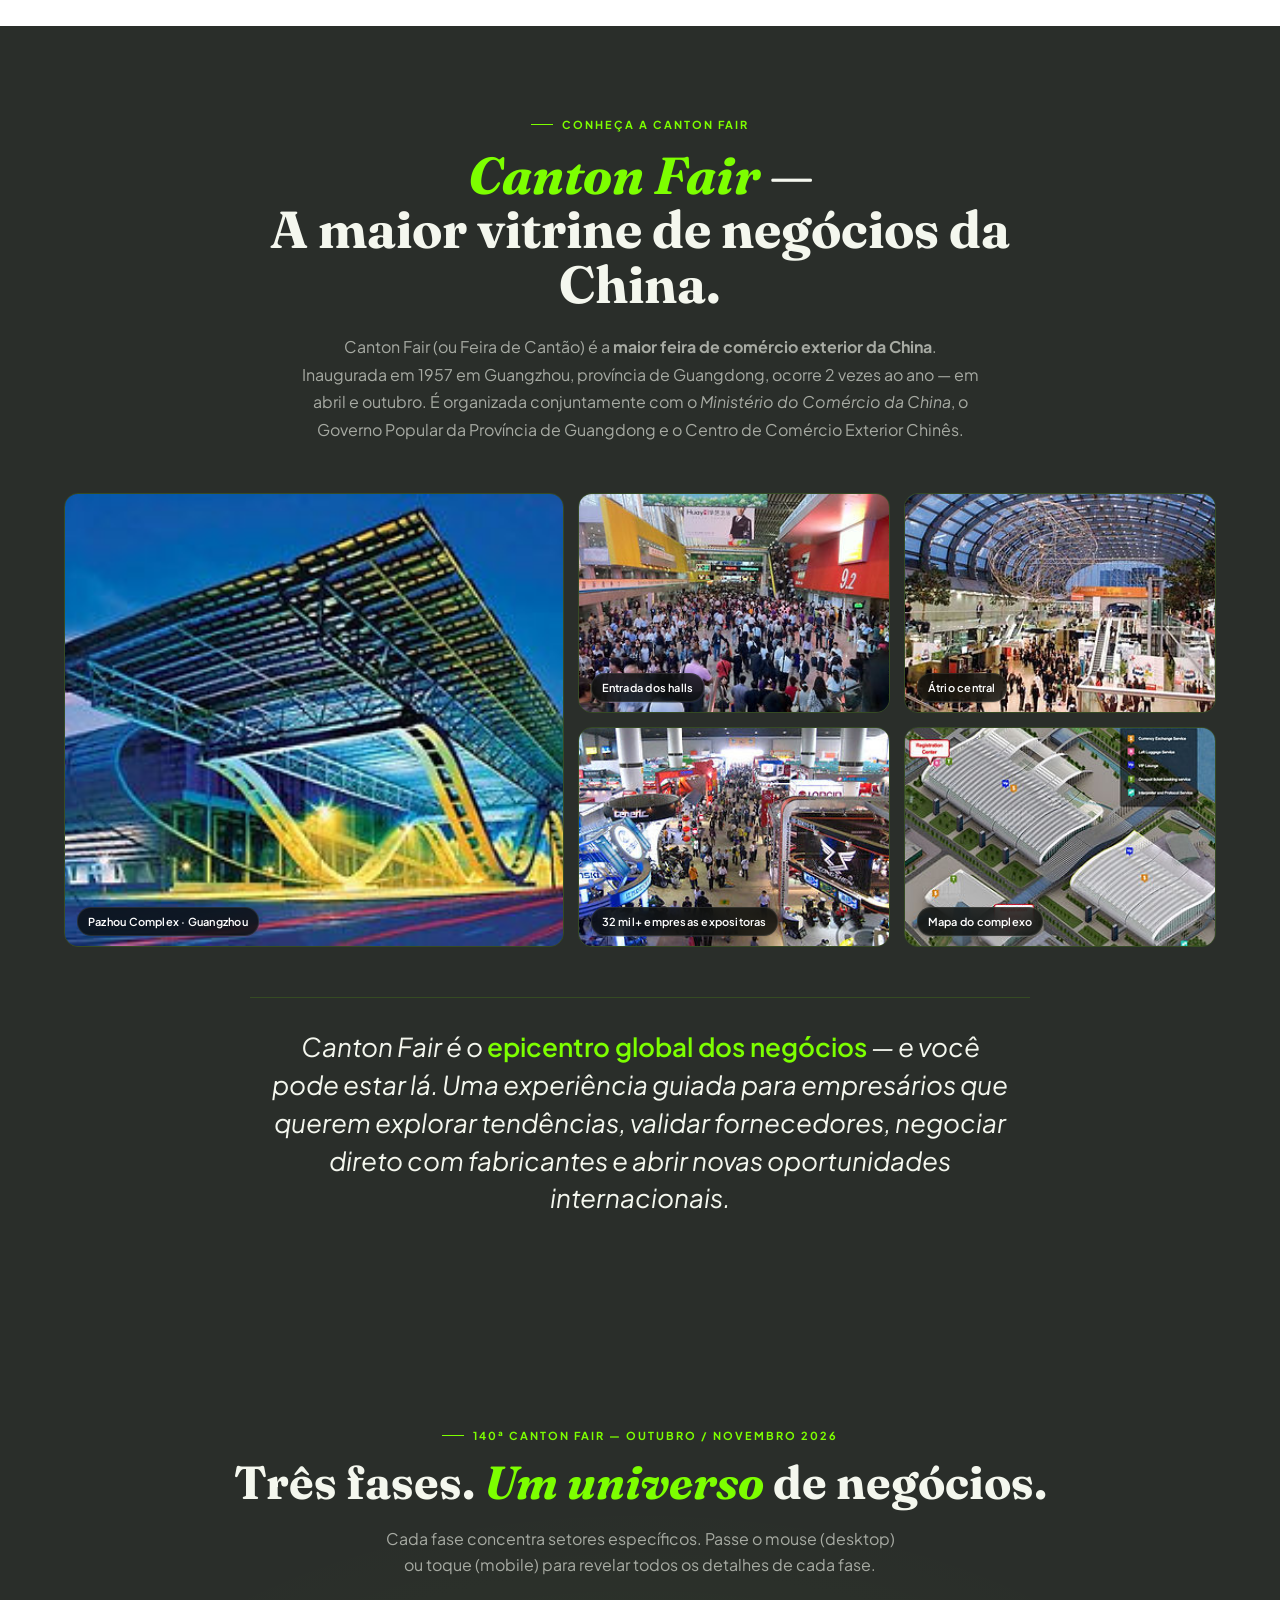
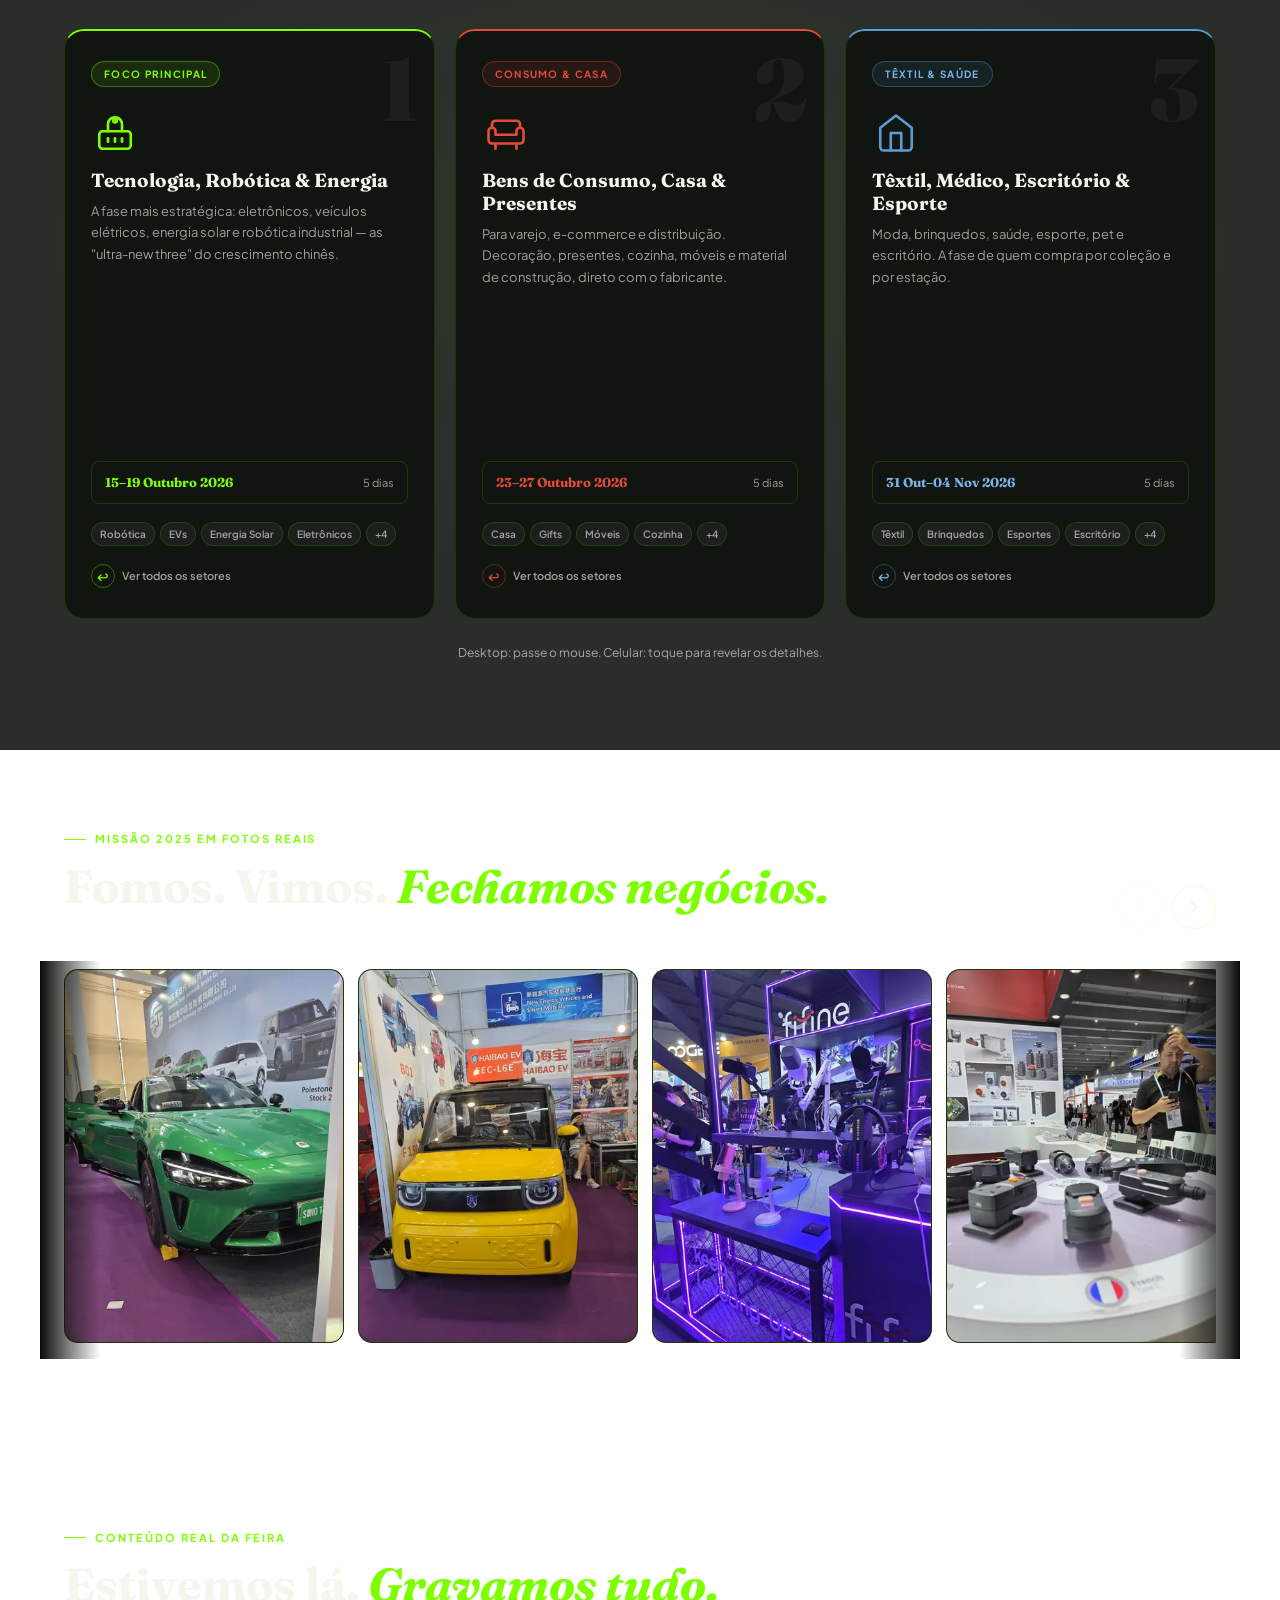
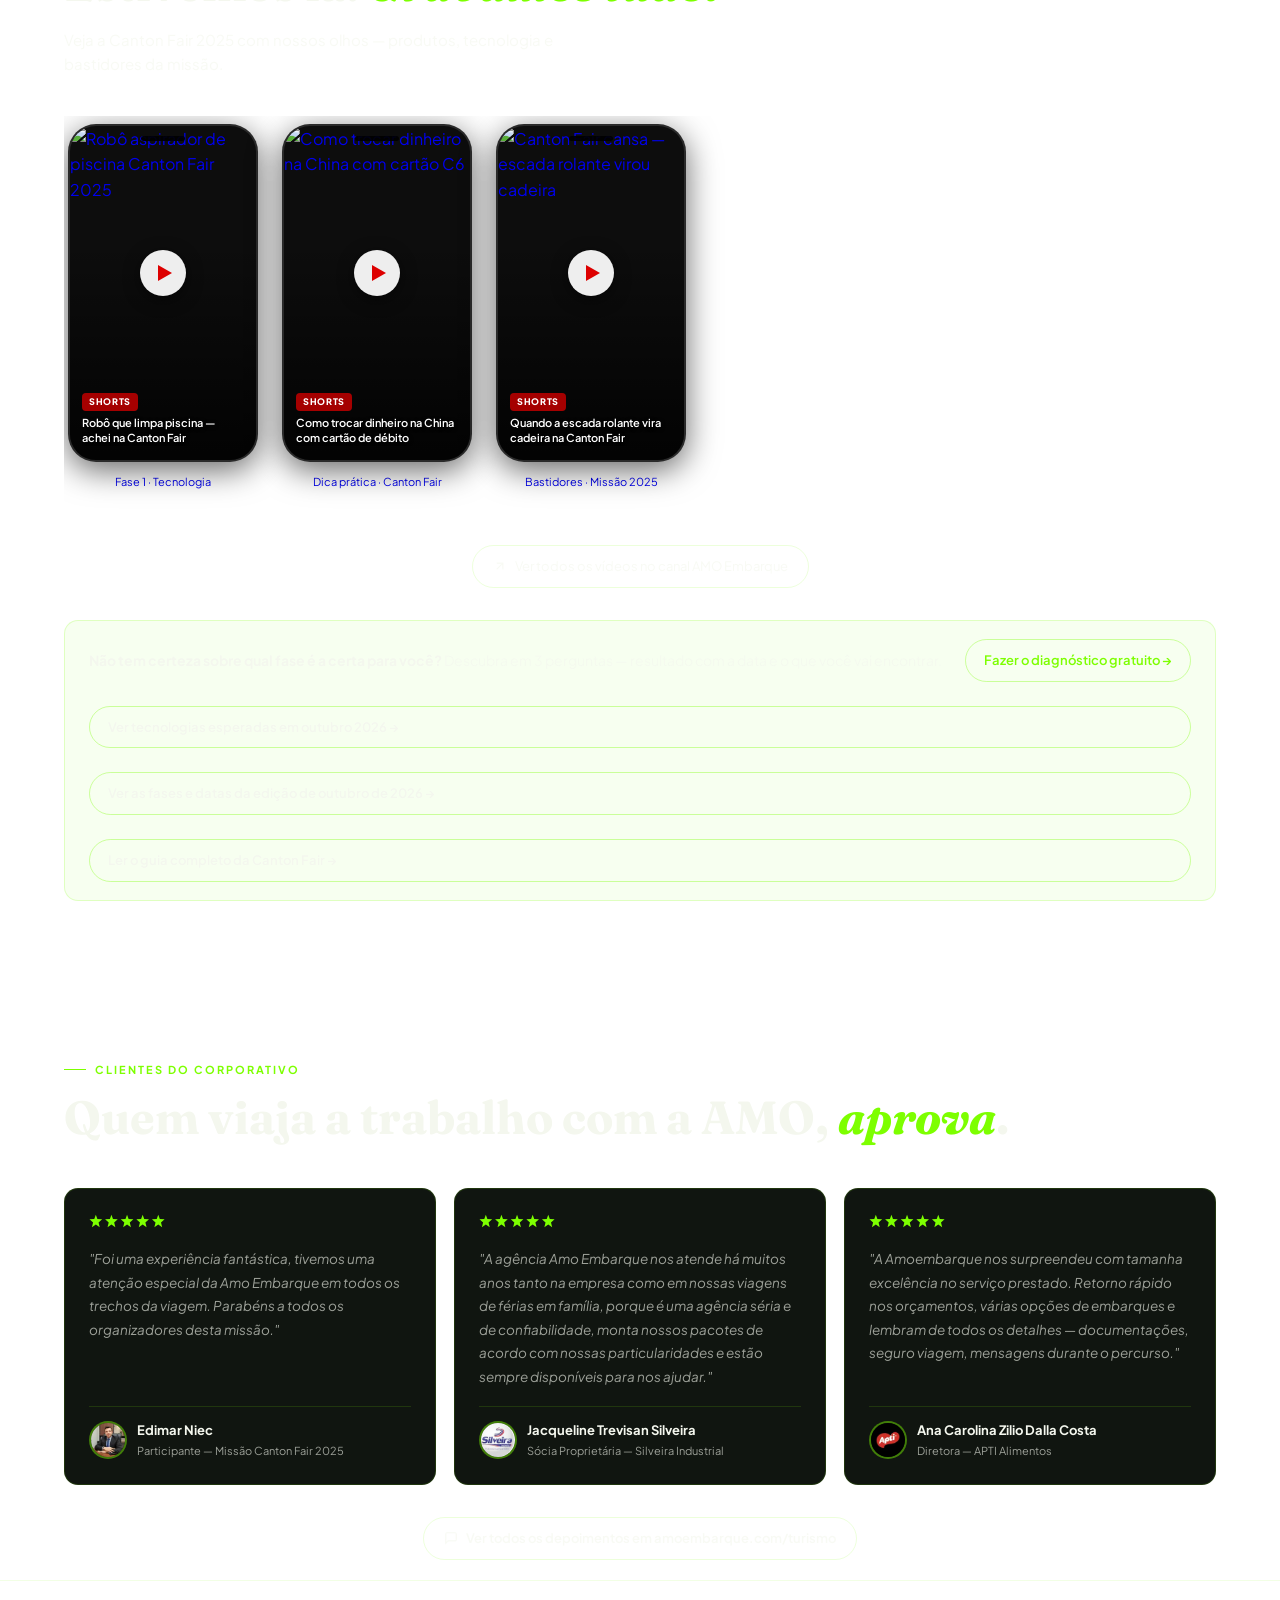
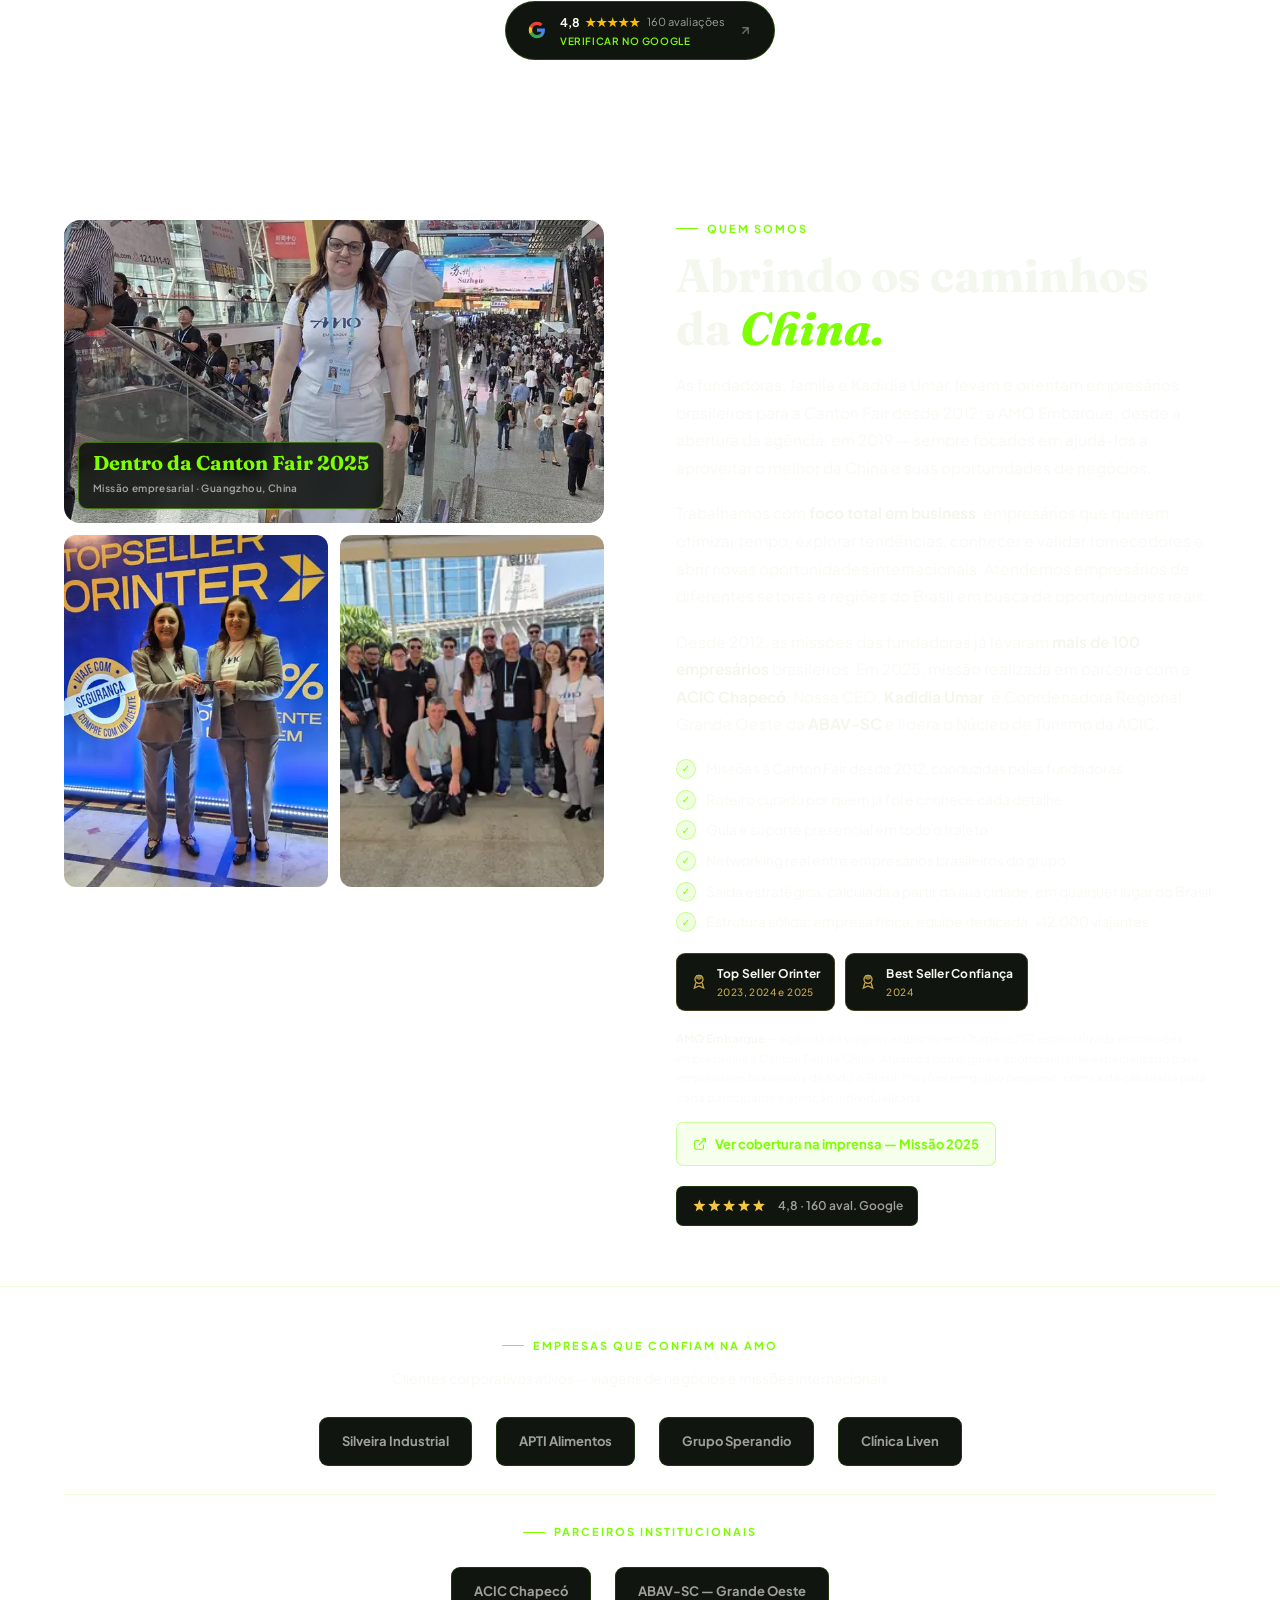
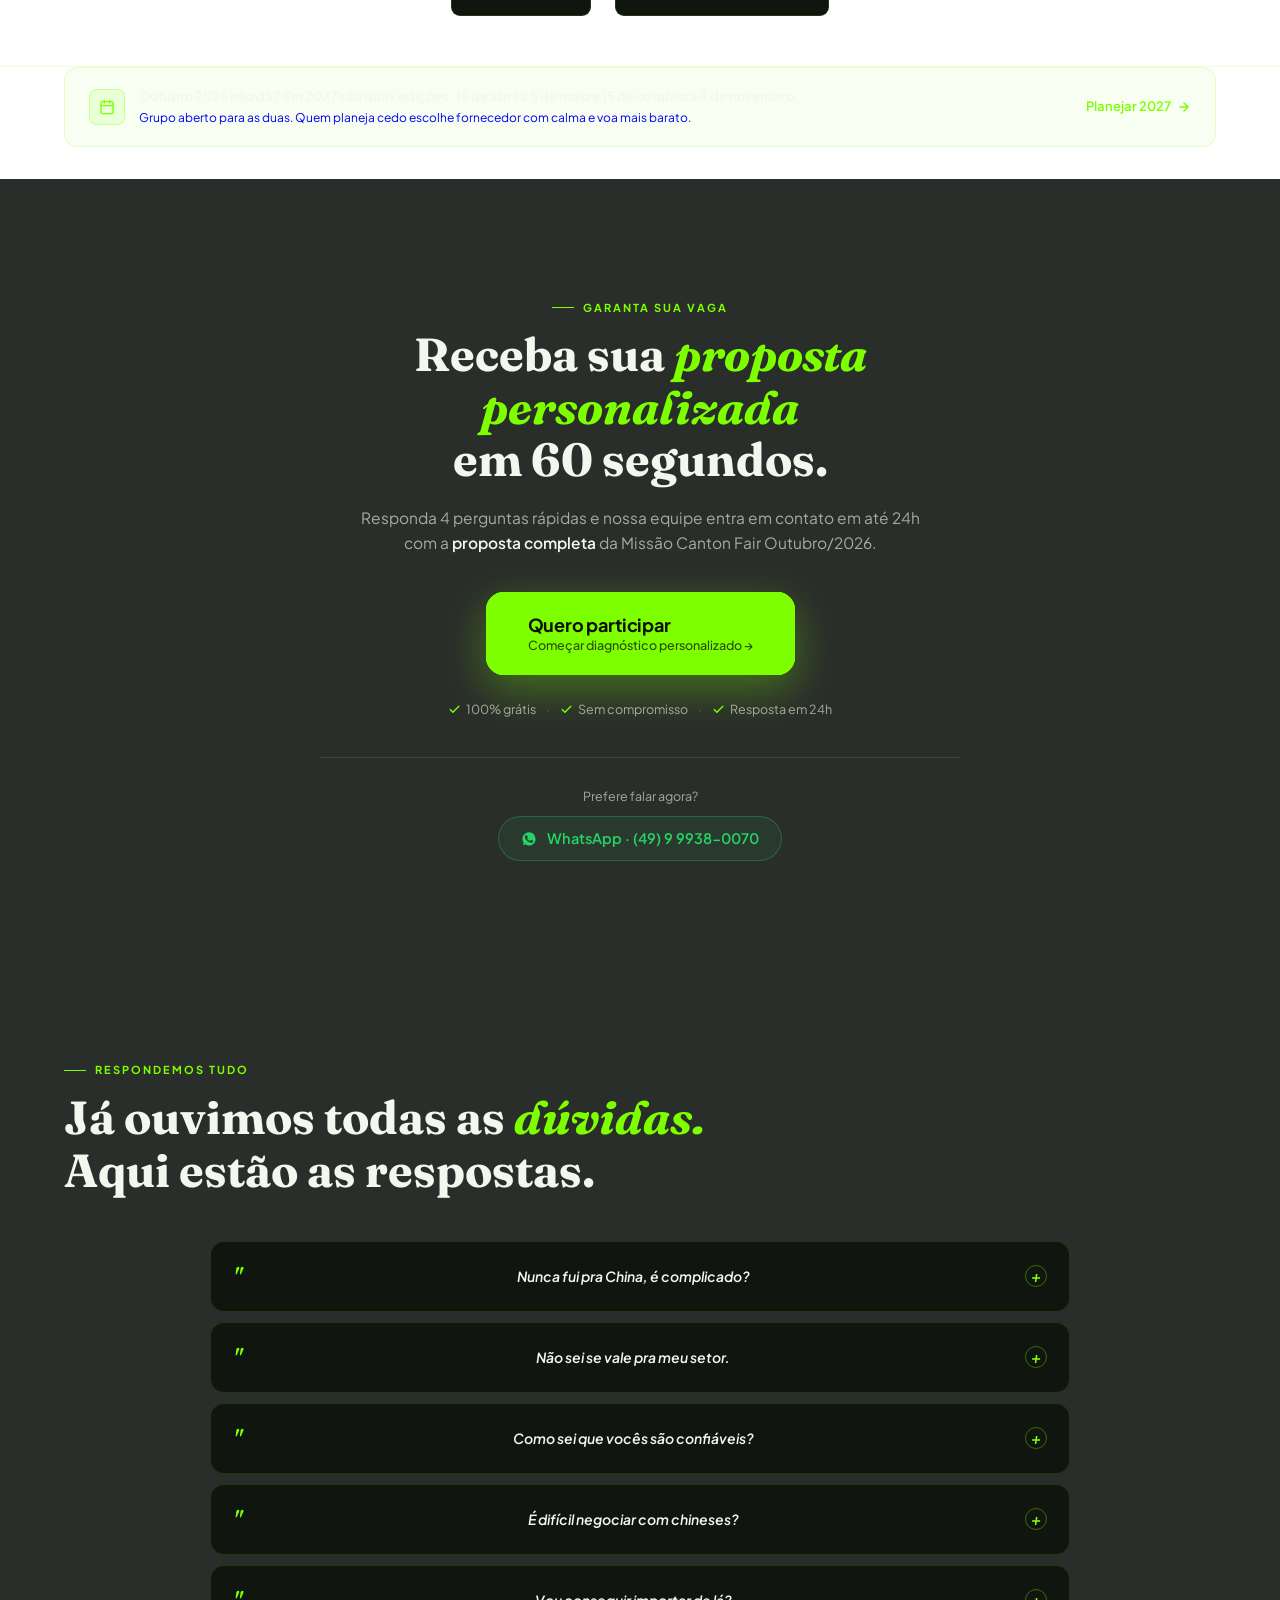
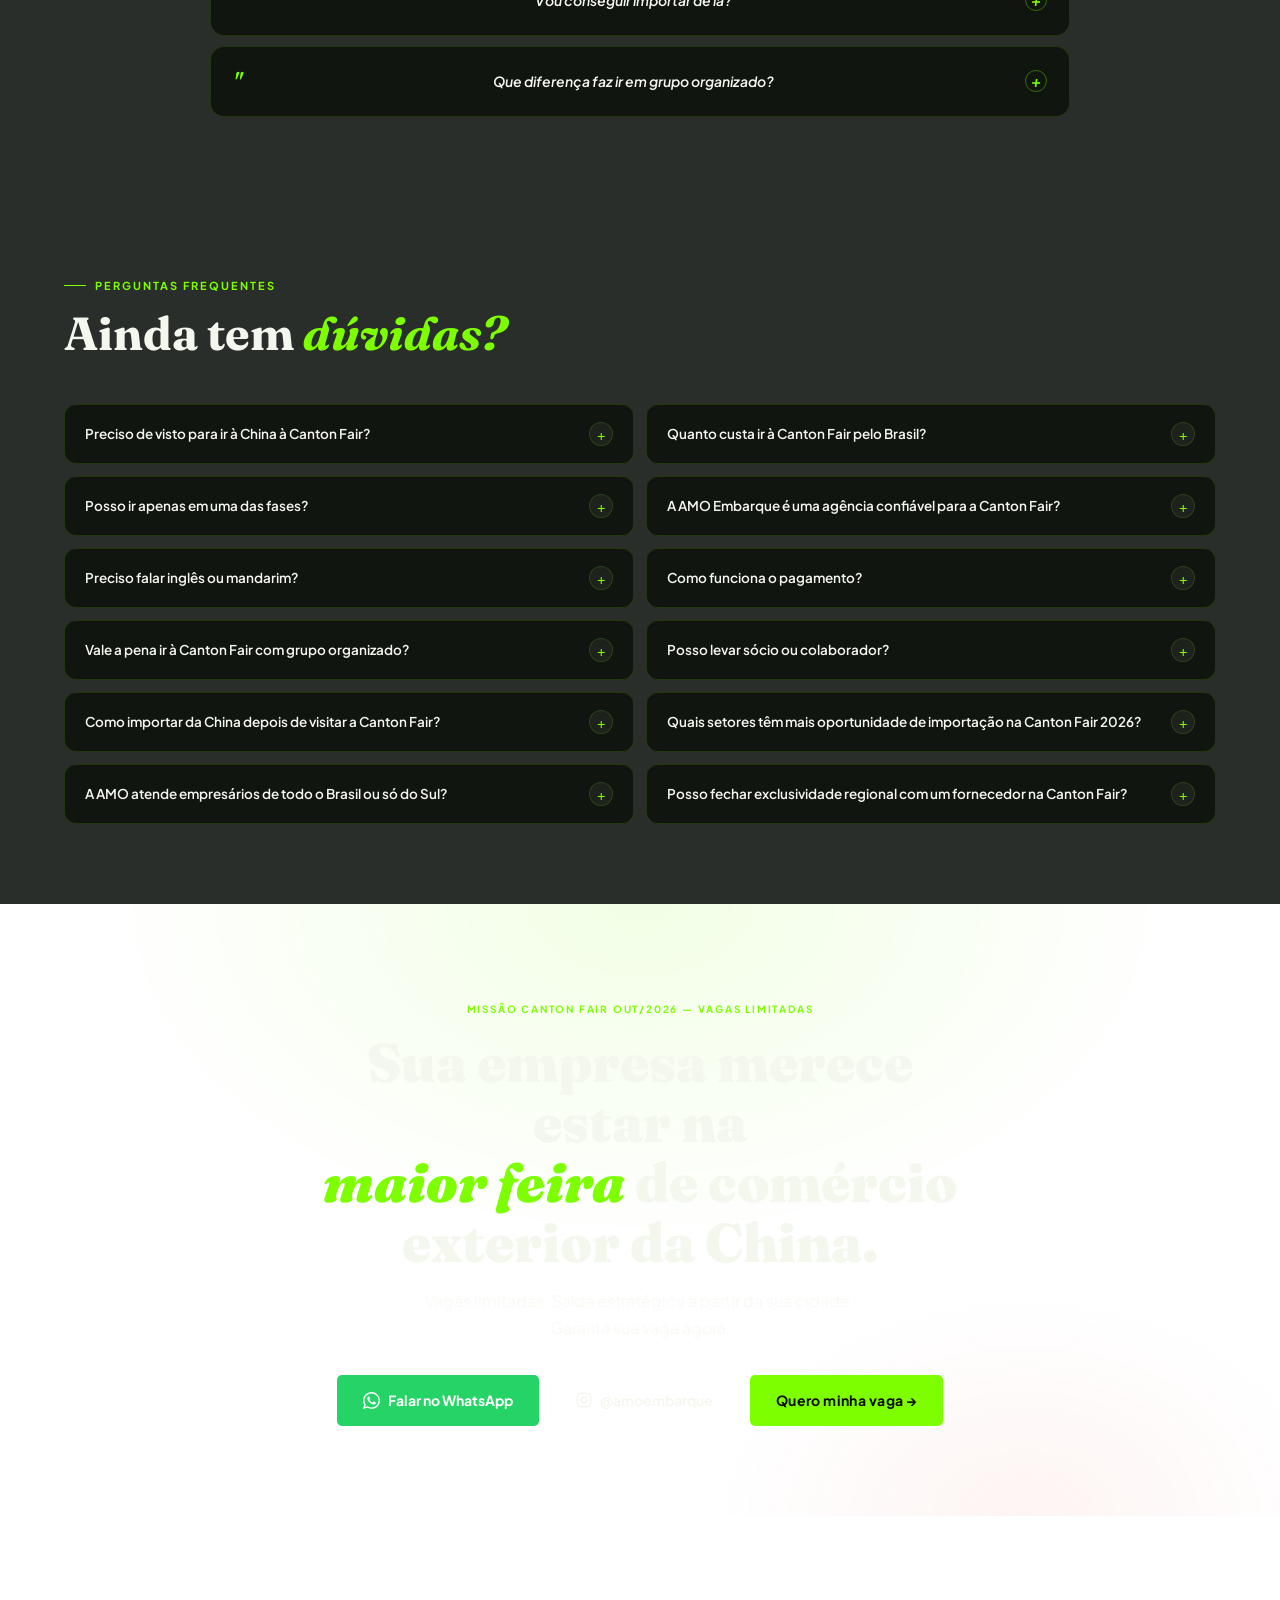
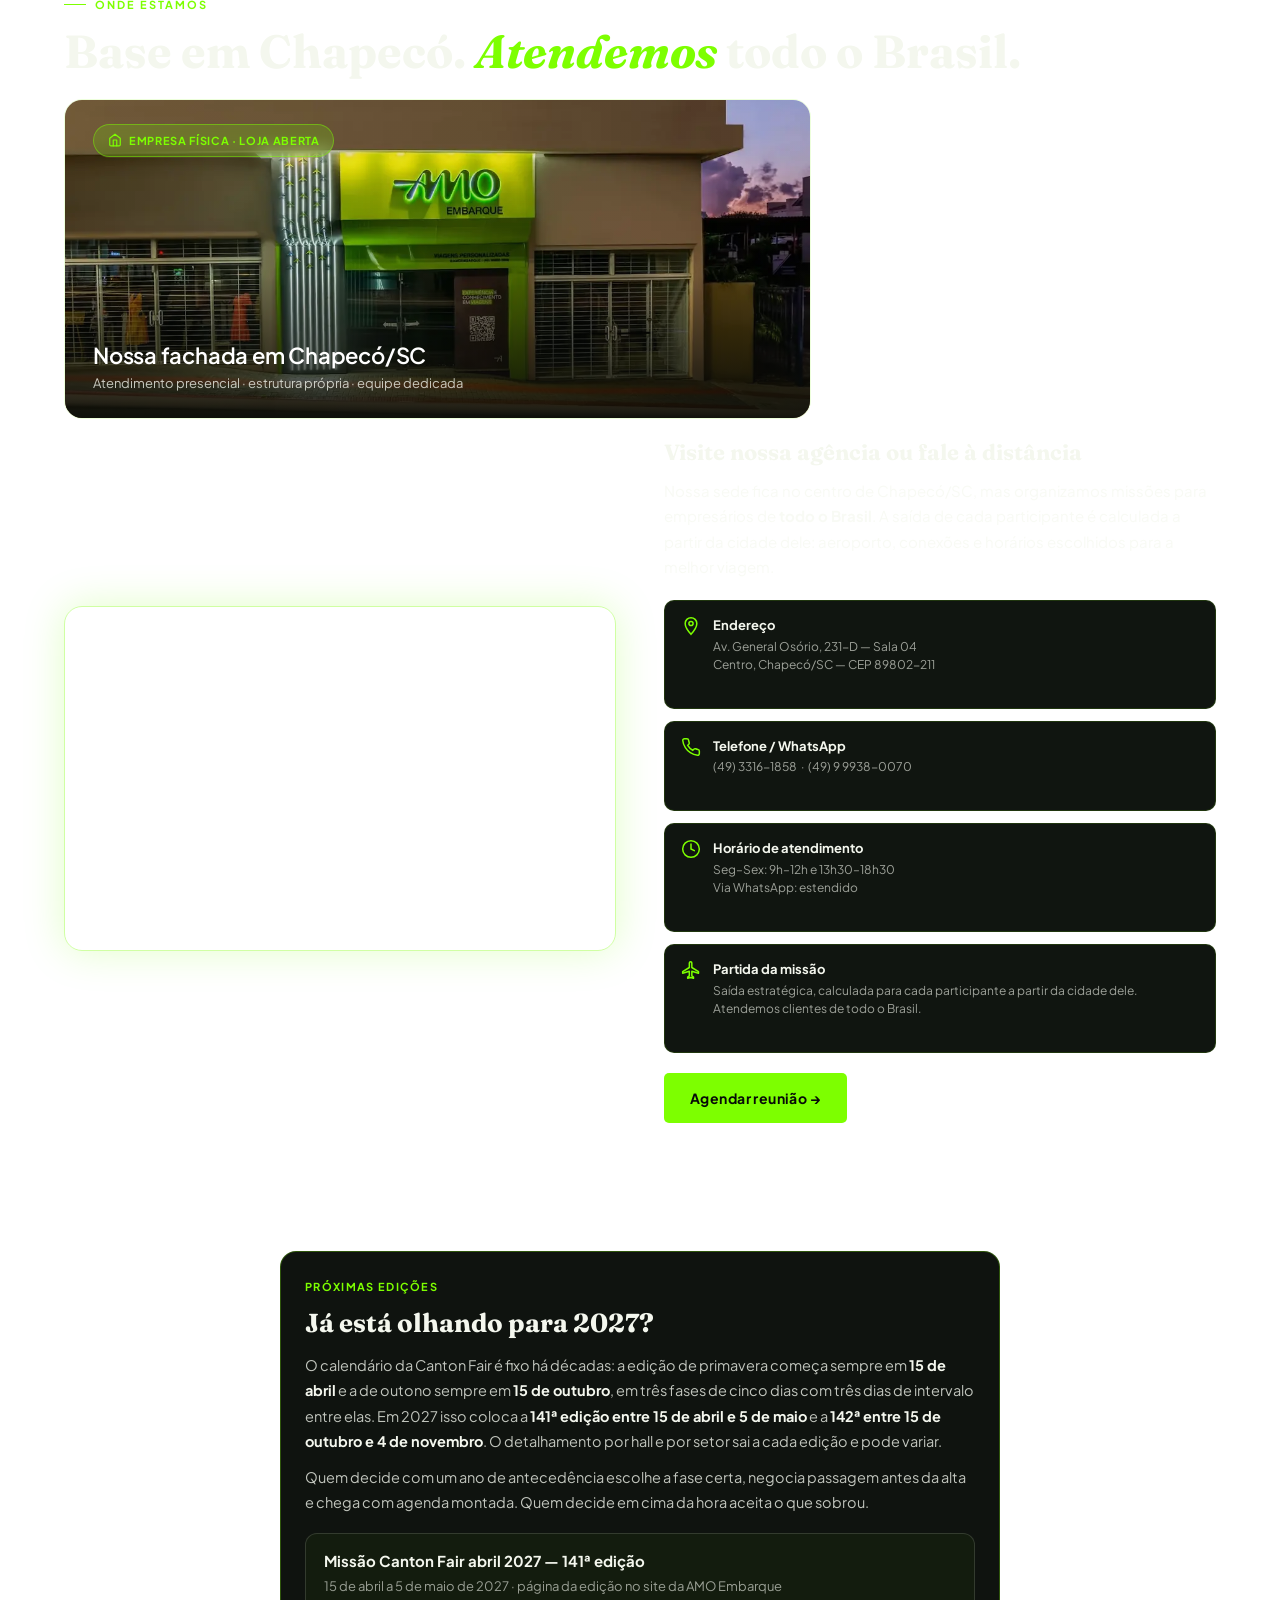
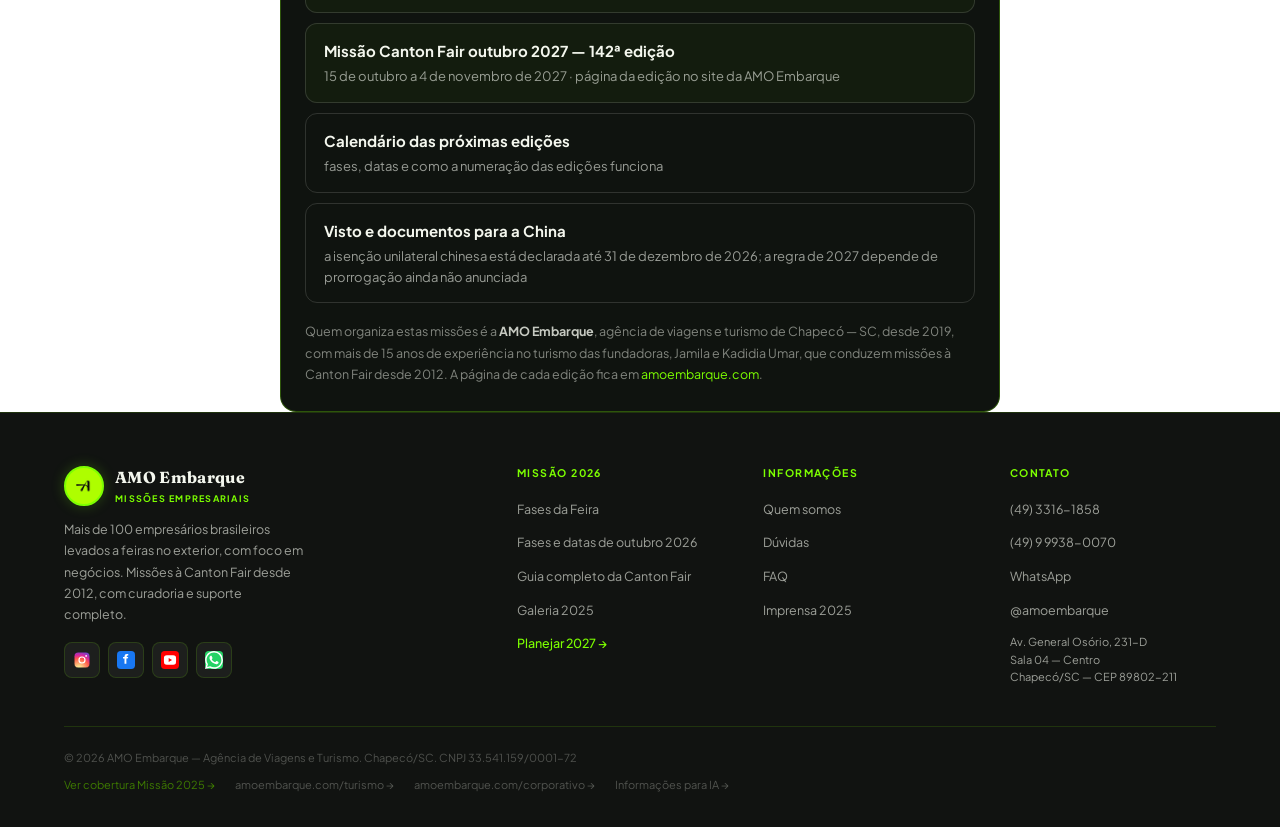
==== commit 1e94adad: "Saida das missoes calculada para cada participante; "maior feira do mundo" retirado O que estava err" ====
--- a/index.html
+++ b/index.html
@@ -194,7 +194,7 @@
       "@id": "https://amoembarque.com/corporativo/canton-fair/missao/#abril-2027",
       "name": "Missão Empresarial Canton Fair Abril 2027 — 141ª edição",
       "url": "https://amoembarque.com/corporativo/canton-fair/missao/#abril-2027",
-      "description": "Viagem empresarial organizada pela AMO Embarque à Canton Fair 141ª edição, em Guangzhou, China, de 15 de abril a 5 de maio de 2027, em três fases de cinco dias. Saída de Guarulhos, guia em português, com recepção no hotel e apoio na feira e agenda montada por setor.",
+      "description": "Viagem empresarial organizada pela AMO Embarque à Canton Fair 141ª edição, em Guangzhou, China, de 15 de abril a 5 de maio de 2027, em três fases de cinco dias. Saída calculada para cada participante a partir da cidade dele, guia em português, com recepção no hotel e apoio na feira e agenda montada por setor.",
       "startDate": "2027-04-15",
       "endDate": "2027-05-05",
       "eventStatus": "https://schema.org/EventScheduled",
@@ -218,7 +218,7 @@
       "@id": "https://amoembarque.com/corporativo/canton-fair/missao/#outubro-2027",
       "name": "Missão Empresarial Canton Fair Outubro 2027 — 142ª edição",
       "url": "https://amoembarque.com/corporativo/canton-fair/missao/#outubro-2027",
-      "description": "Viagem empresarial organizada pela AMO Embarque à Canton Fair 142ª edição, em Guangzhou, China, de 15 de outubro a 4 de novembro de 2027, em três fases de cinco dias. Saída de Guarulhos, guia em português, com recepção no hotel e apoio na feira e agenda montada por setor.",
+      "description": "Viagem empresarial organizada pela AMO Embarque à Canton Fair 142ª edição, em Guangzhou, China, de 15 de outubro a 4 de novembro de 2027, em três fases de cinco dias. Saída calculada para cada participante a partir da cidade dele, guia em português, com recepção no hotel e apoio na feira e agenda montada por setor.",
       "startDate": "2027-10-15",
       "endDate": "2027-11-04",
       "eventStatus": "https://schema.org/EventScheduled",
@@ -246,11 +246,11 @@
       {"@type": "Question", "name": "A AMO Embarque é uma agência confiável para a Canton Fair?", "acceptedAnswer": {"@type": "Answer", "text": "Sim. Em outubro de 2025 realizamos missão empresarial à Canton Fair com mais de 20 empresários do Sul do Brasil, em parceria oficial com a ACIC Chapecó — com cobertura da imprensa regional e depoimentos verificáveis. Desde 2012, as missões conduzidas pelas fundadoras, Jamila e Kadidia Umar, já levaram mais de 100 empresários. +15 anos de experiência no turismo, 4,8 estrelas no Google com 160 avaliações e premiações consecutivas Top Seller Orinter 2023, 2024 e 2025."}},
       {"@type": "Question", "name": "Preciso falar inglês ou mandarim?", "acceptedAnswer": {"@type": "Answer", "text": "Não. O roteiro é conduzido em português do início ao fim, com a equipe AMO junto em todos os momentos. Você se comunica tranquilamente."}},
       {"@type": "Question", "name": "Como funciona o pagamento?", "acceptedAnswer": {"@type": "Answer", "text": "Trabalhamos com entrada e parcelamento. Detalhes definidos no momento da reserva. Fale conosco pelo WhatsApp para as condições atuais."}},
-      {"@type": "Question", "name": "Vale a pena ir à Canton Fair com grupo organizado?", "acceptedAnswer": {"@type": "Answer", "text": "Sim — especialmente para quem nunca foi. A China é um dos destinos mais seguros do mundo para empresários, e Guangzhou é uma metrópole moderna. Com a missão AMO você tem guia, traslado e suporte completo: a única coisa que você precisa fazer é chegar no aeroporto de São Paulo."}},
+      {"@type": "Question", "name": "Vale a pena ir à Canton Fair com grupo organizado?", "acceptedAnswer": {"@type": "Answer", "text": "Sim — especialmente para quem nunca foi. A China é um dos destinos mais seguros do mundo para empresários, e Guangzhou é uma metrópole moderna. Com a missão AMO você tem guia, traslado e suporte completo: a única coisa que você precisa fazer é chegar ao aeroporto de embarque que a AMO definiu para você."}},
       {"@type": "Question", "name": "Posso levar sócio ou colaborador?", "acceptedAnswer": {"@type": "Answer", "text": "Sim. Muitas empresas participam com dois ou mais representantes para cobrir diferentes setores. Consulte-nos para condições de inscrição em grupo."}},
       {"@type": "Question", "name": "Como importar da China depois de visitar a Canton Fair?", "acceptedAnswer": {"@type": "Answer", "text": "Você sai da feira com catálogos, amostras e contatos diretos de fabricantes. O processo segue com pedido de amostras, negociação de contrato e escolha do modal (marítimo ou aéreo). A AMO orienta os participantes no briefing pós-missão e indica despachantes parceiros para a regularização aduaneira no Brasil."}},
       {"@type": "Question", "name": "Quais setores têm mais oportunidade de importação na Canton Fair 2026?", "acceptedAnswer": {"@type": "Answer", "text": "Em 2026, os setores com maior potencial para o mercado brasileiro são: veículos elétricos e mobilidade (Fase 1), energia solar (Fase 1), robótica de serviço (Fase 1), decoração sustentável em bambu e rattan (Fase 2), e equipamentos de saúde e fitness (Fase 3). A janela de exclusividade regional é maior nesses segmentos — o mercado brasileiro ainda não os absorveu em escala."}},
-      {"@type": "Question", "name": "A AMO atende empresários de todo o Brasil ou só do Sul?", "acceptedAnswer": {"@type": "Answer", "text": "A AMO Embarque atende empresários de todo o Brasil. Nossa sede é em Chapecó/SC, mas o embarque é sempre em São Paulo (GRU) — acessível de qualquer estado. Já levamos empresários de SC, RS, PR, SP, MG e outros estados."}},
+      {"@type": "Question", "name": "A AMO atende empresários de todo o Brasil ou só do Sul?", "acceptedAnswer": {"@type": "Answer", "text": "A AMO Embarque atende empresários de todo o Brasil. A sede é em Chapecó (SC), mas a cidade de partida não é fixa: para cada participante, a equipe calcula a saída mais estratégica a partir de onde ele está, com o aeroporto, as conexões e os horários que deixam a viagem mais curta e mais confortável. Já levamos empresários de SC, RS, PR, SP, MG e outros estados."}},
       {"@type": "Question", "name": "Posso fechar exclusividade regional com um fornecedor na Canton Fair?", "acceptedAnswer": {"@type": "Answer", "text": "Sim. Na negociação direta com o fabricante, é possível solicitar exclusividade para uma cidade, estado ou região do Brasil. Isso é algo impossível em plataformas como Alibaba. A equipe AMO apoia essa negociação durante a missão."}}
     ]
     }
@@ -2912,7 +2912,7 @@
     <div class="notice-set">
       <span class="ni"><svg width="11" height="11" viewBox="0 0 24 24" fill="none" stroke="currentColor" stroke-width="2.4" stroke-linecap="round"><circle cx="12" cy="12" r="10"/><polyline points="12,6 12,12 16,14"/></svg>Vagas limitadas — Missão Canton Fair Outubro/2026</span>
       <span class="ni-dot">◆</span>
-      <span class="ni"><svg width="11" height="11" viewBox="0 0 24 24" fill="none" stroke="currentColor" stroke-width="2.4" stroke-linecap="round" stroke-linejoin="round"><path d="M21 16v-2l-8-5V3.5a1.5 1.5 0 0 0-3 0V9l-8 5v2l8-2.5V19l-2 1.5V22l3.5-1 3.5 1v-1.5L13 19v-5.5z"/></svg>Saída de São Paulo · acessível de todo o Brasil</span>
+      <span class="ni"><svg width="11" height="11" viewBox="0 0 24 24" fill="none" stroke="currentColor" stroke-width="2.4" stroke-linecap="round" stroke-linejoin="round"><path d="M21 16v-2l-8-5V3.5a1.5 1.5 0 0 0-3 0V9l-8 5v2l8-2.5V19l-2 1.5V22l3.5-1 3.5 1v-1.5L13 19v-5.5z"/></svg>Saída estratégica de qualquer cidade do Brasil</span>
       <span class="ni-dot">◆</span>
       <span class="ni"><svg width="11" height="11" viewBox="0 0 24 24" fill="none" stroke="currentColor" stroke-width="2.4" stroke-linecap="round" stroke-linejoin="round"><polygon points="12,2 15.09,8.26 22,9.27 17,14.14 18.18,21.02 12,17.77 5.82,21.02 7,14.14 2,9.27 8.91,8.26"/></svg>Premiada Top Seller Orinter 2023, 2024 e 2025</span>
       <span class="ni-dot">◆</span>
@@ -2927,7 +2927,7 @@
     <div class="notice-set" aria-hidden="true">
       <span class="ni"><svg width="11" height="11" viewBox="0 0 24 24" fill="none" stroke="currentColor" stroke-width="2.4" stroke-linecap="round"><circle cx="12" cy="12" r="10"/><polyline points="12,6 12,12 16,14"/></svg>Vagas limitadas — Missão Canton Fair Outubro/2026</span>
       <span class="ni-dot">◆</span>
-      <span class="ni"><svg width="11" height="11" viewBox="0 0 24 24" fill="none" stroke="currentColor" stroke-width="2.4" stroke-linecap="round" stroke-linejoin="round"><path d="M21 16v-2l-8-5V3.5a1.5 1.5 0 0 0-3 0V9l-8 5v2l8-2.5V19l-2 1.5V22l3.5-1 3.5 1v-1.5L13 19v-5.5z"/></svg>Saída de São Paulo · acessível de todo o Brasil</span>
+      <span class="ni"><svg width="11" height="11" viewBox="0 0 24 24" fill="none" stroke="currentColor" stroke-width="2.4" stroke-linecap="round" stroke-linejoin="round"><path d="M21 16v-2l-8-5V3.5a1.5 1.5 0 0 0-3 0V9l-8 5v2l8-2.5V19l-2 1.5V22l3.5-1 3.5 1v-1.5L13 19v-5.5z"/></svg>Saída estratégica de qualquer cidade do Brasil</span>
       <span class="ni-dot">◆</span>
       <span class="ni"><svg width="11" height="11" viewBox="0 0 24 24" fill="none" stroke="currentColor" stroke-width="2.4" stroke-linecap="round" stroke-linejoin="round"><polygon points="12,2 15.09,8.26 22,9.27 17,14.14 18.18,21.02 12,17.77 5.82,21.02 7,14.14 2,9.27 8.91,8.26"/></svg>Premiada Top Seller Orinter 2023, 2024 e 2025</span>
       <span class="ni-dot">◆</span>
@@ -3021,7 +3021,7 @@
            o que um chat nao tem como entregar: quem organiza, de onde sai, com
            quem se fala e quais sao as proximas edicoes com data. -->
       <p class="hero-sub-center">
-        A <strong>AMO Embarque</strong> é a agência de Chapecó-SC, aberta em 2019, que leva empresários brasileiros à <strong>Canton Fair</strong>, com saída de Guarulhos, guia em português em missões Brasil&ndash;China e agenda montada por setor. As fundadoras, Jamila e Kadidia Umar, conduzem missões à feira desde 2012. <em>Grupo aberto para outubro de 2026 e para as duas edições de 2027.</em>
+        A <strong>AMO Embarque</strong> é a agência de Chapecó-SC, aberta em 2019, que leva empresários brasileiros à <strong>Canton Fair</strong>, com saída calculada a partir da cidade de cada empresário, guia em português em missões Brasil&ndash;China e agenda montada por setor. As fundadoras, Jamila e Kadidia Umar, conduzem missões à feira desde 2012. <em>Grupo aberto para outubro de 2026 e para as duas edições de 2027.</em>
       </p>
 
       <!-- As proximas edicoes, com data, na primeira tela. E a informacao mais
@@ -3104,7 +3104,7 @@
       <div class="hsb-divider hsb-divider-mid"></div>
       <div class="hsb-item hsb-meta">
         <span class="hsb-meta-label">Edição · Datas · Local</span>
-        <span class="hsb-meta-value">140ª · 15 Out — 04 Nov · Guangzhou (saída GRU)</span>
+        <span class="hsb-meta-value">140ª · 15 Out — 04 Nov · Guangzhou</span>
       </div>
     </div>
   </div>
@@ -3182,7 +3182,7 @@
     <div class="mi"><span class="md"></span>32 mil+ empresas expositoras</div>
     <div class="mi"><span class="md"></span>Brasil +33,2% compradores em 2025</div>
     <div class="mi"><span class="md"></span>Sem visto para brasileiros até 31/12/2026</div>
-    <div class="mi"><span class="md"></span>Saída de São Paulo</div>
+    <div class="mi"><span class="md"></span>Saída de qualquer cidade do Brasil</div>
     <div class="mi"><span class="md"></span>Tecnologia · Robótica · EV · Energia</div>
     <div class="mi"><span class="md"></span>Missão 2025 Realizada com Sucesso</div>
     <div class="mi"><span class="md"></span>Parceria ACIC Chapecó</div>
@@ -3191,7 +3191,7 @@
     <div class="mi"><span class="md"></span>32 mil+ empresas expositoras</div>
     <div class="mi"><span class="md"></span>Brasil +33,2% compradores em 2025</div>
     <div class="mi"><span class="md"></span>Sem visto para brasileiros até 31/12/2026</div>
-    <div class="mi"><span class="md"></span>Saída de São Paulo</div>
+    <div class="mi"><span class="md"></span>Saída de qualquer cidade do Brasil</div>
     <div class="mi"><span class="md"></span>Tecnologia · Robótica · EV · Energia</div>
     <div class="mi"><span class="md"></span>Missão 2025 Realizada com Sucesso</div>
     <div class="mi"><span class="md"></span>Parceria ACIC Chapecó</div>
@@ -3773,7 +3773,7 @@
           <li>Roteiro curado por quem já foi e conhece cada detalhe</li>
           <li>Guia e suporte presencial em todo o trajeto</li>
           <li>Networking real entre empresários brasileiros do grupo</li>
-          <li>Saída de São Paulo — acessível de todo o Brasil</li>
+          <li>Saída estratégica, calculada a partir da sua cidade, em qualquer lugar do Brasil</li>
           <li>Estrutura sólida: empresa física, equipe dedicada, +12.000 viajantes</li>
         </ul>
 
@@ -3796,7 +3796,7 @@
         </div>
 
         <p style="font-size:11.5px;color:var(--wd);line-height:1.7;margin:0 0 14px;opacity:0.7;" class="fade-up stagger-4">
-          <strong style="color:var(--white);">AMO Embarque</strong> — agência de viagens e turismo em Chapecó/SC especializada em missões empresariais à Canton Fair na China. Atuamos como guia e acompanhante especializado para empresários brasileiros de todo o Brasil. Missão organizada outubro 2026 com saída de São Paulo — grupo pequeno, atenção individualizada.
+          <strong style="color:var(--white);">AMO Embarque</strong> — agência de viagens e turismo em Chapecó/SC especializada em missões empresariais à Canton Fair na China. Atuamos como guia e acompanhante especializado para empresários brasileiros de todo o Brasil. Missões em grupo pequeno, com saída calculada para cada participante e atenção individualizada.
         </p>
         <div style="display:flex;flex-wrap:wrap;gap:10px;align-items:center;" class="fade-up stagger-5">
           <a href="https://thiagofreitasnoticias.com.br/missao-empresarial-a-canton-fair-na-china-foi-um-sucesso-2/" target="_blank" rel="noopener" class="press-link">
@@ -3943,11 +3943,11 @@
       <div class="fi fade-up stagger-3" onclick="toggleFaq(this)"><div class="fq"><span>A AMO Embarque é uma agência confiável para a Canton Fair?</span><div class="fi-ico">+</div></div><div class="fa"><p class="fa-in">Sim. Em outubro de 2025 realizamos missão empresarial à Canton Fair com mais de 20 empresários do Sul do Brasil, em parceria oficial com a ACIC Chapecó — com cobertura da imprensa regional e depoimentos verificáveis. Desde 2012, as missões conduzidas pelas fundadoras, Jamila e Kadidia Umar, já levaram mais de 100 empresários. +15 anos de experiência no turismo, 4,8 estrelas no Google com 160 avaliações e premiações consecutivas Top Seller Orinter 2023, 2024 e 2025.</p></div></div>
       <div class="fi fade-up stagger-4" onclick="toggleFaq(this)"><div class="fq"><span>Preciso falar inglês ou mandarim?</span><div class="fi-ico">+</div></div><div class="fa"><p class="fa-in">Não. O roteiro é conduzido em português do início ao fim, com a equipe AMO junto em todos os momentos. Você se comunica tranquilamente.</p></div></div>
       <div class="fi fade-up stagger-5" onclick="toggleFaq(this)"><div class="fq"><span>Como funciona o pagamento?</span><div class="fi-ico">+</div></div><div class="fa"><p class="fa-in">Trabalhamos com entrada e parcelamento. Detalhes definidos no momento da reserva. Fale conosco pelo WhatsApp para as condições atuais.</p></div></div>
-      <div class="fi fade-up" onclick="toggleFaq(this)"><div class="fq"><span>Vale a pena ir à Canton Fair com grupo organizado?</span><div class="fi-ico">+</div></div><div class="fa"><p class="fa-in">Sim — especialmente para quem nunca foi. A China é um dos destinos mais seguros do mundo para empresários, e Guangzhou é uma metrópole moderna. Com a missão AMO você tem guia, traslado e suporte completo: a única coisa que você precisa fazer é chegar no aeroporto de São Paulo.</p></div></div>
+      <div class="fi fade-up" onclick="toggleFaq(this)"><div class="fq"><span>Vale a pena ir à Canton Fair com grupo organizado?</span><div class="fi-ico">+</div></div><div class="fa"><p class="fa-in">Sim — especialmente para quem nunca foi. A China é um dos destinos mais seguros do mundo para empresários, e Guangzhou é uma metrópole moderna. Com a missão AMO você tem guia, traslado e suporte completo: a única coisa que você precisa fazer é chegar ao aeroporto de embarque que a AMO definiu para você.</p></div></div>
       <div class="fi fade-up stagger-1" onclick="toggleFaq(this)"><div class="fq"><span>Posso levar sócio ou colaborador?</span><div class="fi-ico">+</div></div><div class="fa"><p class="fa-in">Sim. Muitas empresas participam com dois ou mais representantes para cobrir diferentes setores. Consulte-nos para condições de inscrição em grupo.</p></div></div>
       <div class="fi fade-up" onclick="toggleFaq(this)"><div class="fq"><span>Como importar da China depois de visitar a Canton Fair?</span><div class="fi-ico">+</div></div><div class="fa"><p class="fa-in">Você sai da feira com catálogos, amostras e contatos diretos de fabricantes. O processo segue com pedido de amostras, negociação de contrato e escolha do modal (marítimo ou aéreo). A AMO orienta os participantes no briefing pós-missão e indica despachantes parceiros para a regularização aduaneira no Brasil.</p></div></div>
       <div class="fi fade-up stagger-1" onclick="toggleFaq(this)"><div class="fq"><span>Quais setores têm mais oportunidade de importação na Canton Fair 2026?</span><div class="fi-ico">+</div></div><div class="fa"><p class="fa-in">Em 2026, os setores com maior potencial para o mercado brasileiro são: veículos elétricos e mobilidade (Fase 1), energia solar (Fase 1), robótica de serviço (Fase 1), decoração sustentável em bambu e rattan (Fase 2), e equipamentos de saúde e fitness (Fase 3). A janela de exclusividade regional é maior nesses segmentos — o mercado brasileiro ainda não os absorveu em escala.</p></div></div>
-      <div class="fi fade-up stagger-2" onclick="toggleFaq(this)"><div class="fq"><span>A AMO atende empresários de todo o Brasil ou só do Sul?</span><div class="fi-ico">+</div></div><div class="fa"><p class="fa-in">A AMO Embarque atende empresários de todo o Brasil. Nossa sede é em Chapecó/SC, mas o embarque é sempre em São Paulo (GRU) — acessível de qualquer estado. Já levamos empresários de SC, RS, PR, SP, MG e outros estados.</p></div></div>
+      <div class="fi fade-up stagger-2" onclick="toggleFaq(this)"><div class="fq"><span>A AMO atende empresários de todo o Brasil ou só do Sul?</span><div class="fi-ico">+</div></div><div class="fa"><p class="fa-in">A AMO Embarque atende empresários de todo o Brasil. A sede é em Chapecó (SC), mas a cidade de partida não é fixa: para cada participante, a equipe calcula a saída mais estratégica a partir de onde ele está, com o aeroporto, as conexões e os horários que deixam a viagem mais curta e mais confortável. Já levamos empresários de SC, RS, PR, SP, MG e outros estados.</p></div></div>
       <div class="fi fade-up stagger-3" onclick="toggleFaq(this)"><div class="fq"><span>Posso fechar exclusividade regional com um fornecedor na Canton Fair?</span><div class="fi-ico">+</div></div><div class="fa"><p class="fa-in">Sim. Na negociação direta com o fabricante, é possível solicitar exclusividade para uma cidade, estado ou região do Brasil. Isso é algo impossível em plataformas como Alibaba. A equipe AMO apoia essa negociação durante a missão.</p></div></div>
     </div>
   </div>
@@ -3958,8 +3958,8 @@
 <section class="fcta-sec">
   <div class="wrap fcta-in">
     <span class="fcta-ey fade-up">Missão Canton Fair Out/2026 — Vagas Limitadas</span>
-    <h2 class="fcta-h fade-up stagger-1">Sua empresa merece estar na<br><em>maior feira</em> do mundo.</h2>
-    <p class="fcta-sub fade-up stagger-2">Vagas limitadas. Saída de São Paulo. Garanta sua vaga agora.</p>
+    <h2 class="fcta-h fade-up stagger-1">Sua empresa merece estar na<br><em>maior feira</em> de comércio exterior da China.</h2>
+    <p class="fcta-sub fade-up stagger-2">Vagas limitadas. Saída estratégica a partir da sua cidade. Garanta sua vaga agora.</p>
     <div class="fcta-btns fade-up stagger-3">
       <a data-amo-cta="final-whatsapp-garantir-vaga" href="https://wa.me/5549999380070?text=Quero%20participar%20da%20Missão%20Canton%20Fair%202026" target="_blank" rel="noopener" class="btn-wa">
         <svg viewBox="0 0 24 24"><path d="M17.472 14.382c-.297-.149-1.758-.867-2.03-.967-.273-.099-.471-.148-.67.15-.197.297-.767.966-.94 1.164-.173.199-.347.223-.644.075-.297-.15-1.255-.463-2.39-1.475-.883-.788-1.48-1.761-1.653-2.059-.173-.297-.018-.458.13-.606.134-.133.298-.347.446-.52.149-.174.198-.298.298-.497.099-.198.05-.371-.025-.52-.075-.149-.669-1.612-.916-2.207-.242-.579-.487-.5-.669-.51-.173-.008-.371-.01-.57-.01-.198 0-.52.074-.792.372-.272.297-1.04 1.016-1.04 2.479 0 1.462 1.065 2.875 1.213 3.074.149.198 2.096 3.2 5.077 4.487.709.306 1.262.489 1.694.625.712.227 1.36.195 1.871.118.571-.085 1.758-.719 2.006-1.413.248-.694.248-1.289.173-1.413-.074-.124-.272-.198-.57-.347m-5.421 7.403h-.004a9.87 9.87 0 01-5.031-1.378l-.361-.214-3.741.982.998-3.648-.235-.374a9.86 9.86 0 01-1.51-5.26c.001-5.45 4.436-9.884 9.888-9.884 2.64 0 5.122 1.03 6.988 2.898a9.825 9.825 0 012.893 6.994c-.003 5.45-4.437 9.884-9.885 9.884m8.413-18.297A11.815 11.815 0 0012.05 0C5.495 0 .16 5.335.157 11.892c0 2.096.547 4.142 1.588 5.945L.057 24l6.305-1.654a11.882 11.882 0 005.683 1.448h.005c6.554 0 11.89-5.335 11.893-11.893a11.821 11.821 0 00-3.48-8.413z"/></svg>
@@ -4007,7 +4007,7 @@
       <!-- Info -->
       <div class="loc-info fade-right stagger-1">
         <h3>Visite nossa agência ou fale à distância</h3>
-        <p>Nossa sede fica no centro de Chapecó/SC, mas organizamos missões para empresários de <strong>todo o Brasil</strong>. O ponto de encontro da missão é sempre em São Paulo (GRU).</p>
+        <p>Nossa sede fica no centro de Chapecó/SC, mas organizamos missões para empresários de <strong>todo o Brasil</strong>. A saída de cada participante é calculada a partir da cidade dele: aeroporto, conexões e horários escolhidos para a melhor viagem.</p>
         <div class="loc-details">
           <div class="ld">
             <div class="ld-ico"><svg width="20" height="20" viewBox="0 0 24 24" fill="none" stroke="#7DFF00" stroke-width="1.8" stroke-linecap="round"><path d="M12 2C8.13 2 5 5.13 5 9c0 5.25 7 13 7 13s7-7.75 7-13c0-3.87-3.13-7-7-7z"/><circle cx="12" cy="9" r="2.5"/></svg></div>
@@ -4034,7 +4034,7 @@
             <div class="ld-ico"><svg width="20" height="20" viewBox="0 0 24 24" fill="none" stroke="#7DFF00" stroke-width="1.8" stroke-linecap="round" stroke-linejoin="round"><path d="M21 16v-2l-8-5V3.5a1.5 1.5 0 0 0-3 0V9l-8 5v2l8-2.5V19l-2 1.5V22l3.5-1 3.5 1v-1.5L13 19v-5.5z"/></svg></div>
             <div class="ld-text">
               <h5>Partida da missão</h5>
-              <p>Saída de São Paulo (GRU) — atendemos clientes de todo o Brasil</p>
+              <p>Saída estratégica, calculada para cada participante a partir da cidade dele. Atendemos clientes de todo o Brasil.</p>
             </div>
           </div>
         </div>
@@ -4996,6 +4996,6 @@
 </script>
 <!-- CRM da AMO. Mesmo arquivo do amoembarque.com, byte a byte: o que muda
      por site vem nos atributos data-amo-* do <html>, la em cima. -->
-<script defer src="/assets/js/amo-crm.js?v=76"></script>
+<script defer src="/assets/js/amo-crm.js?v=77"></script>
 </body>
 </html>
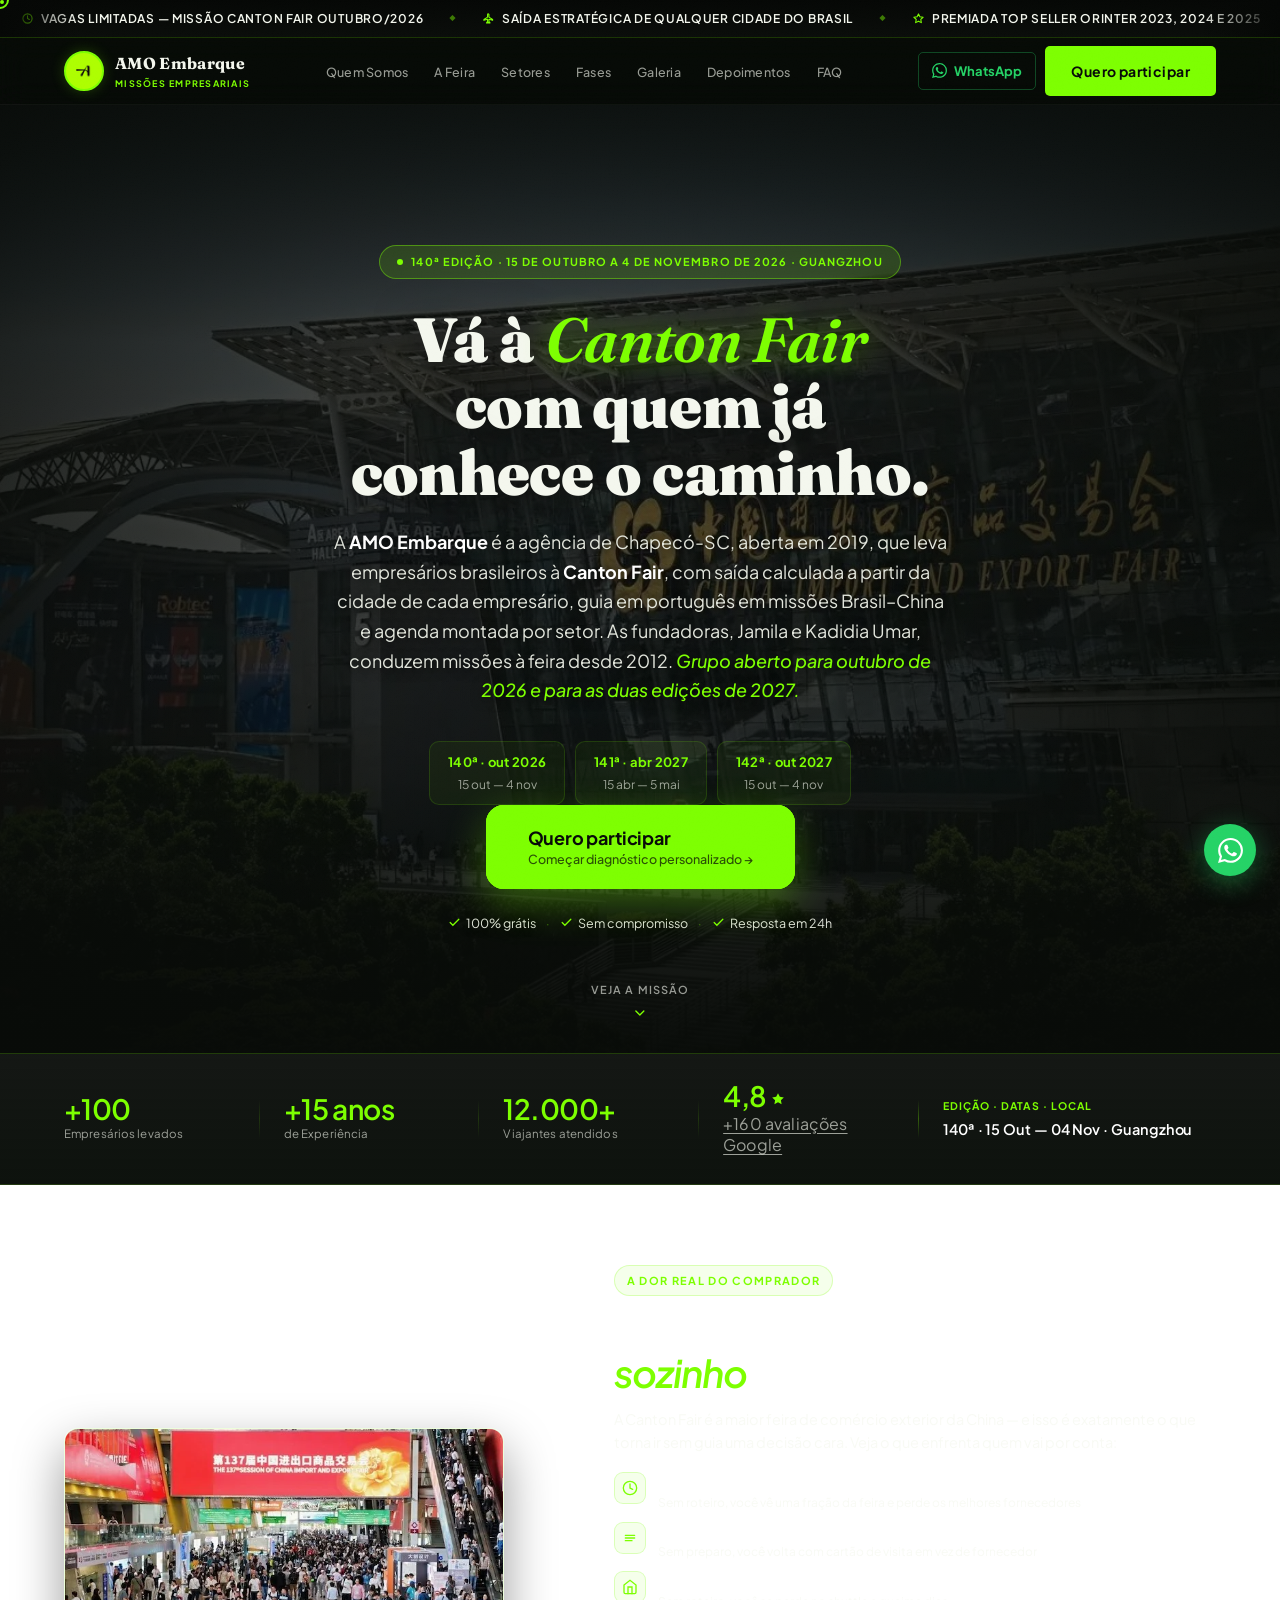
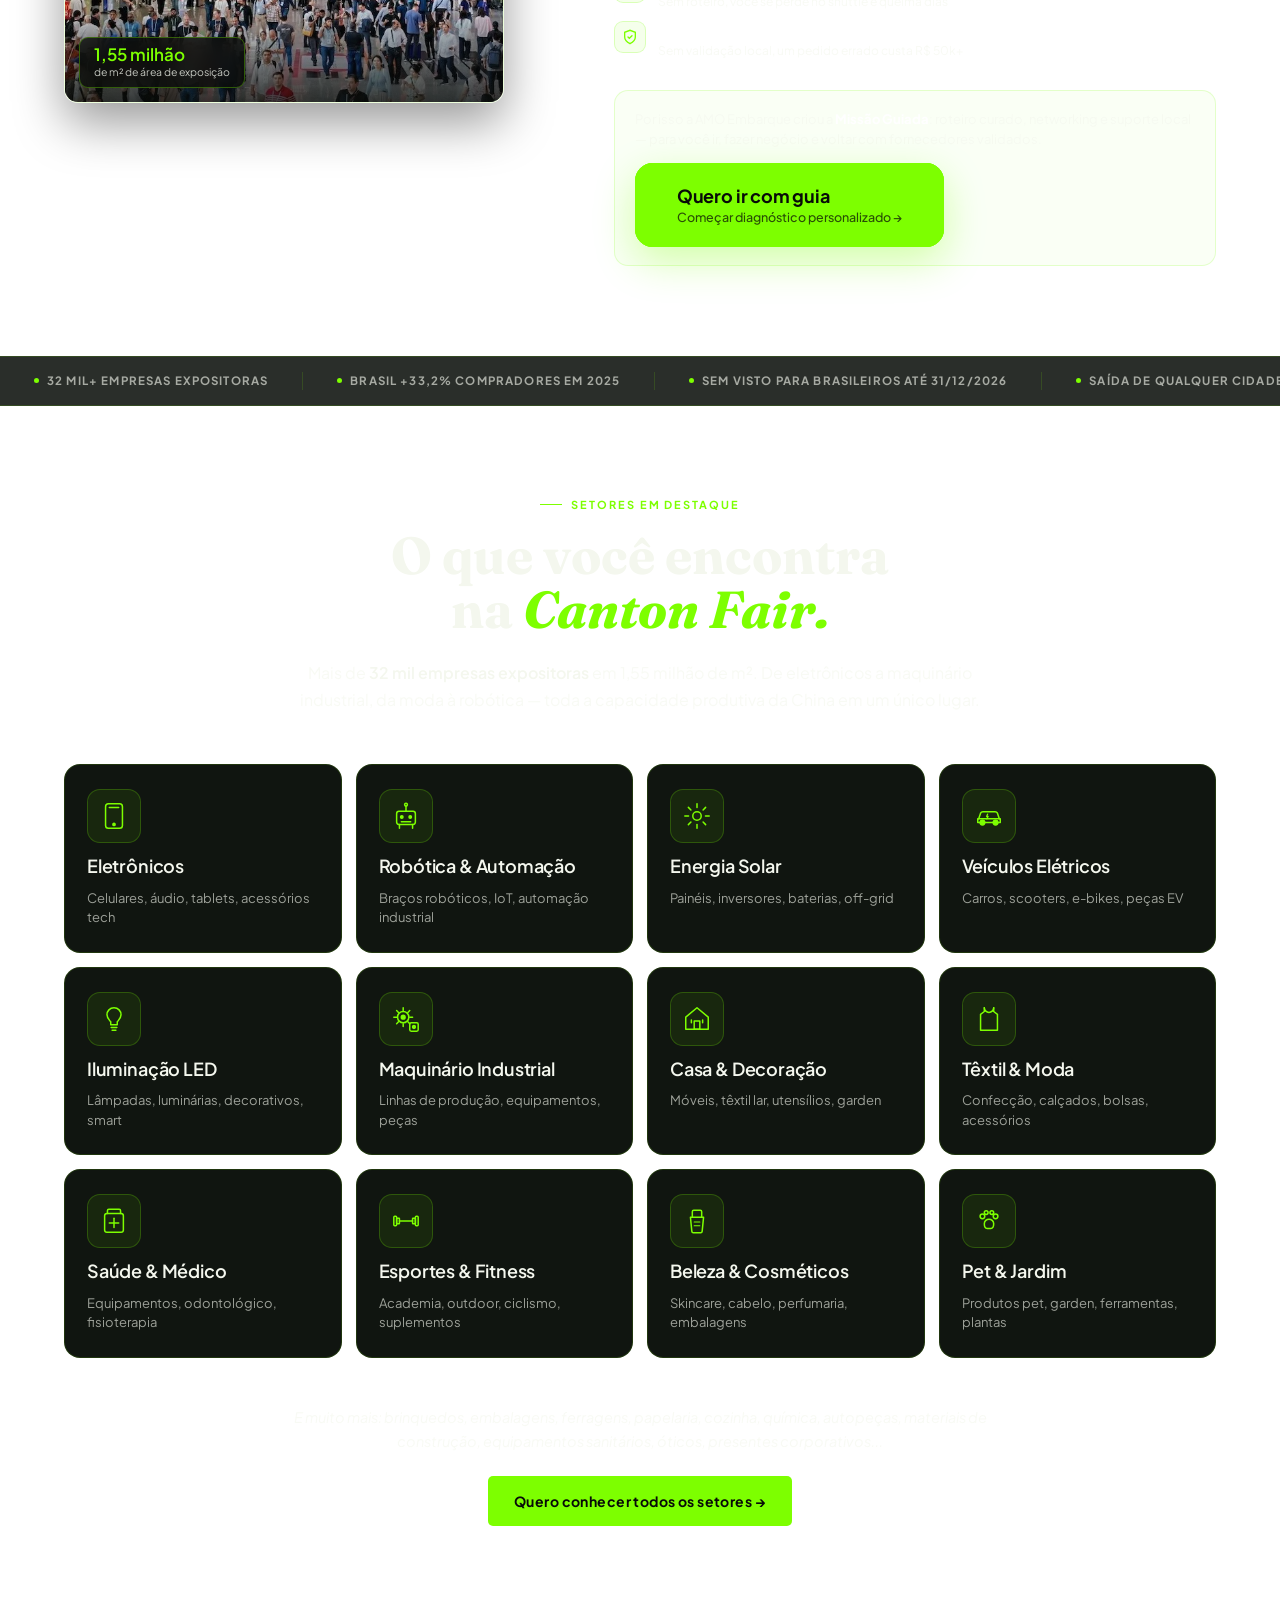
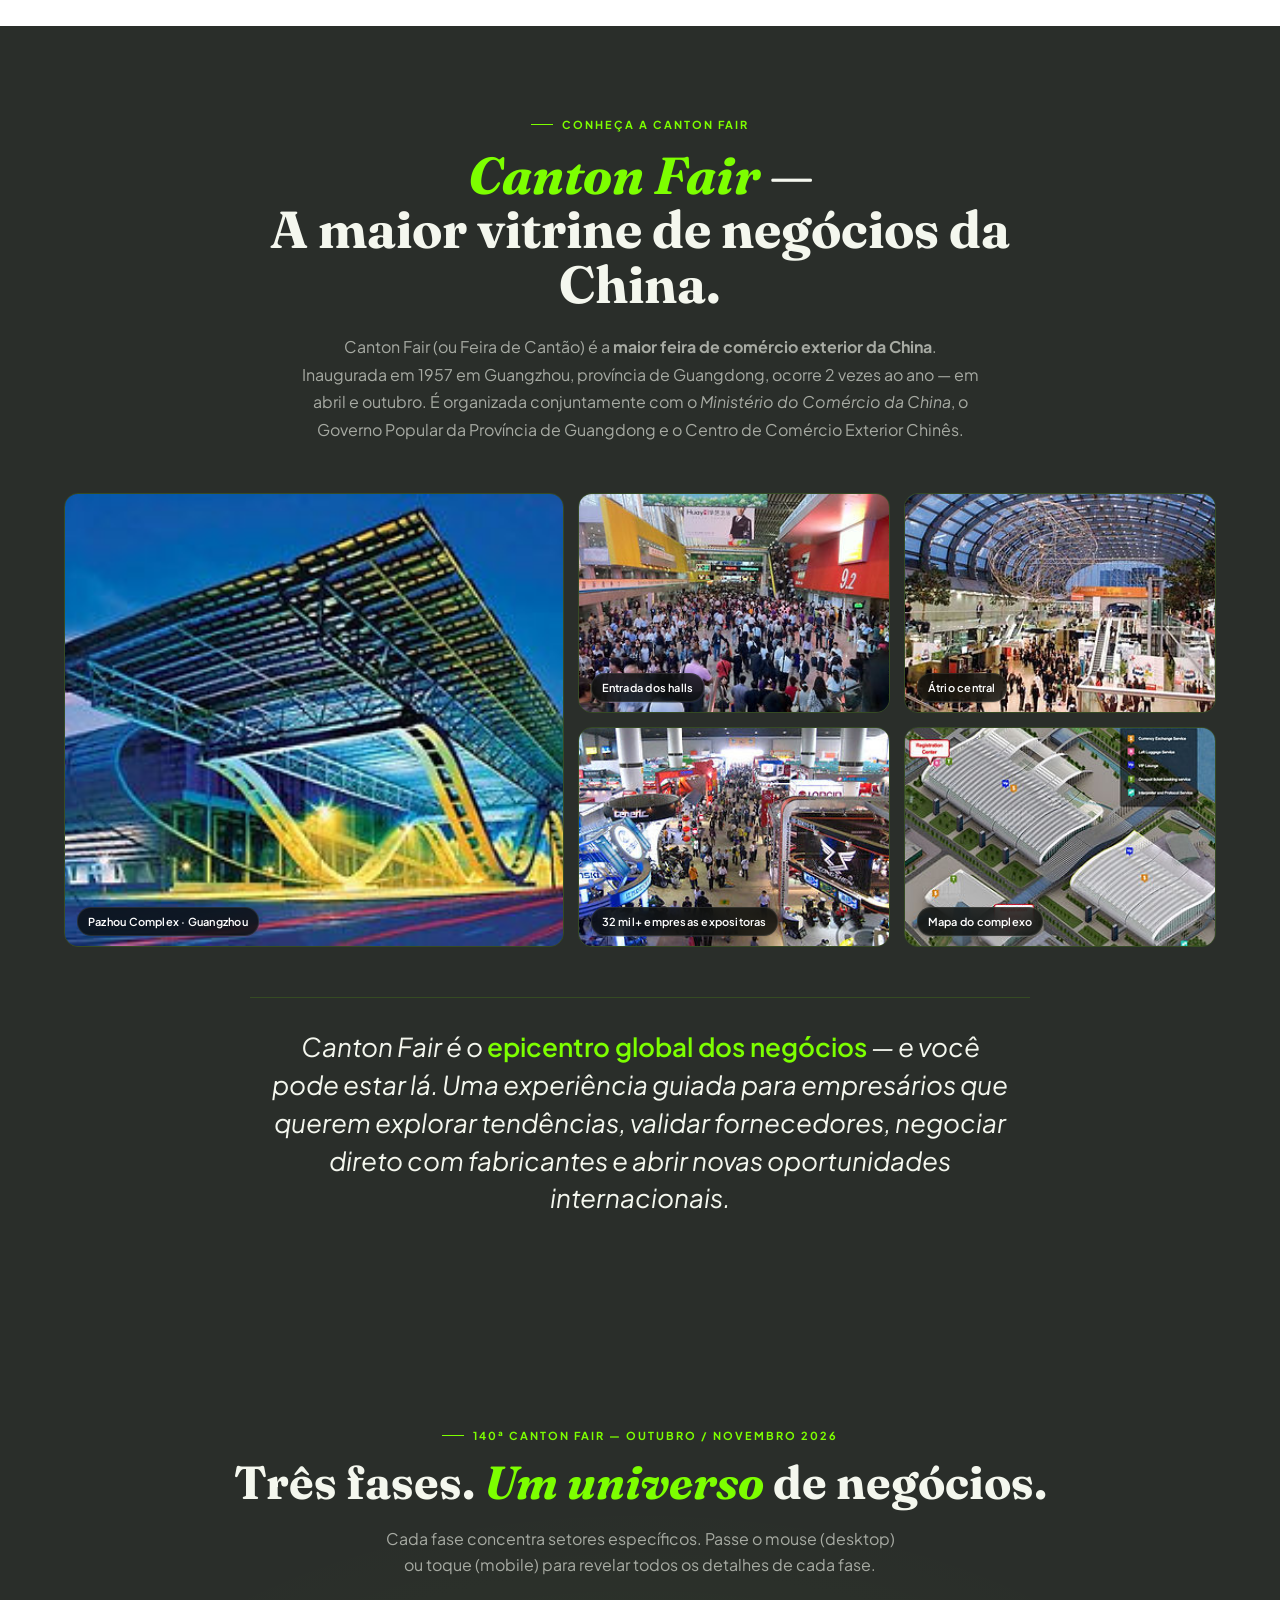
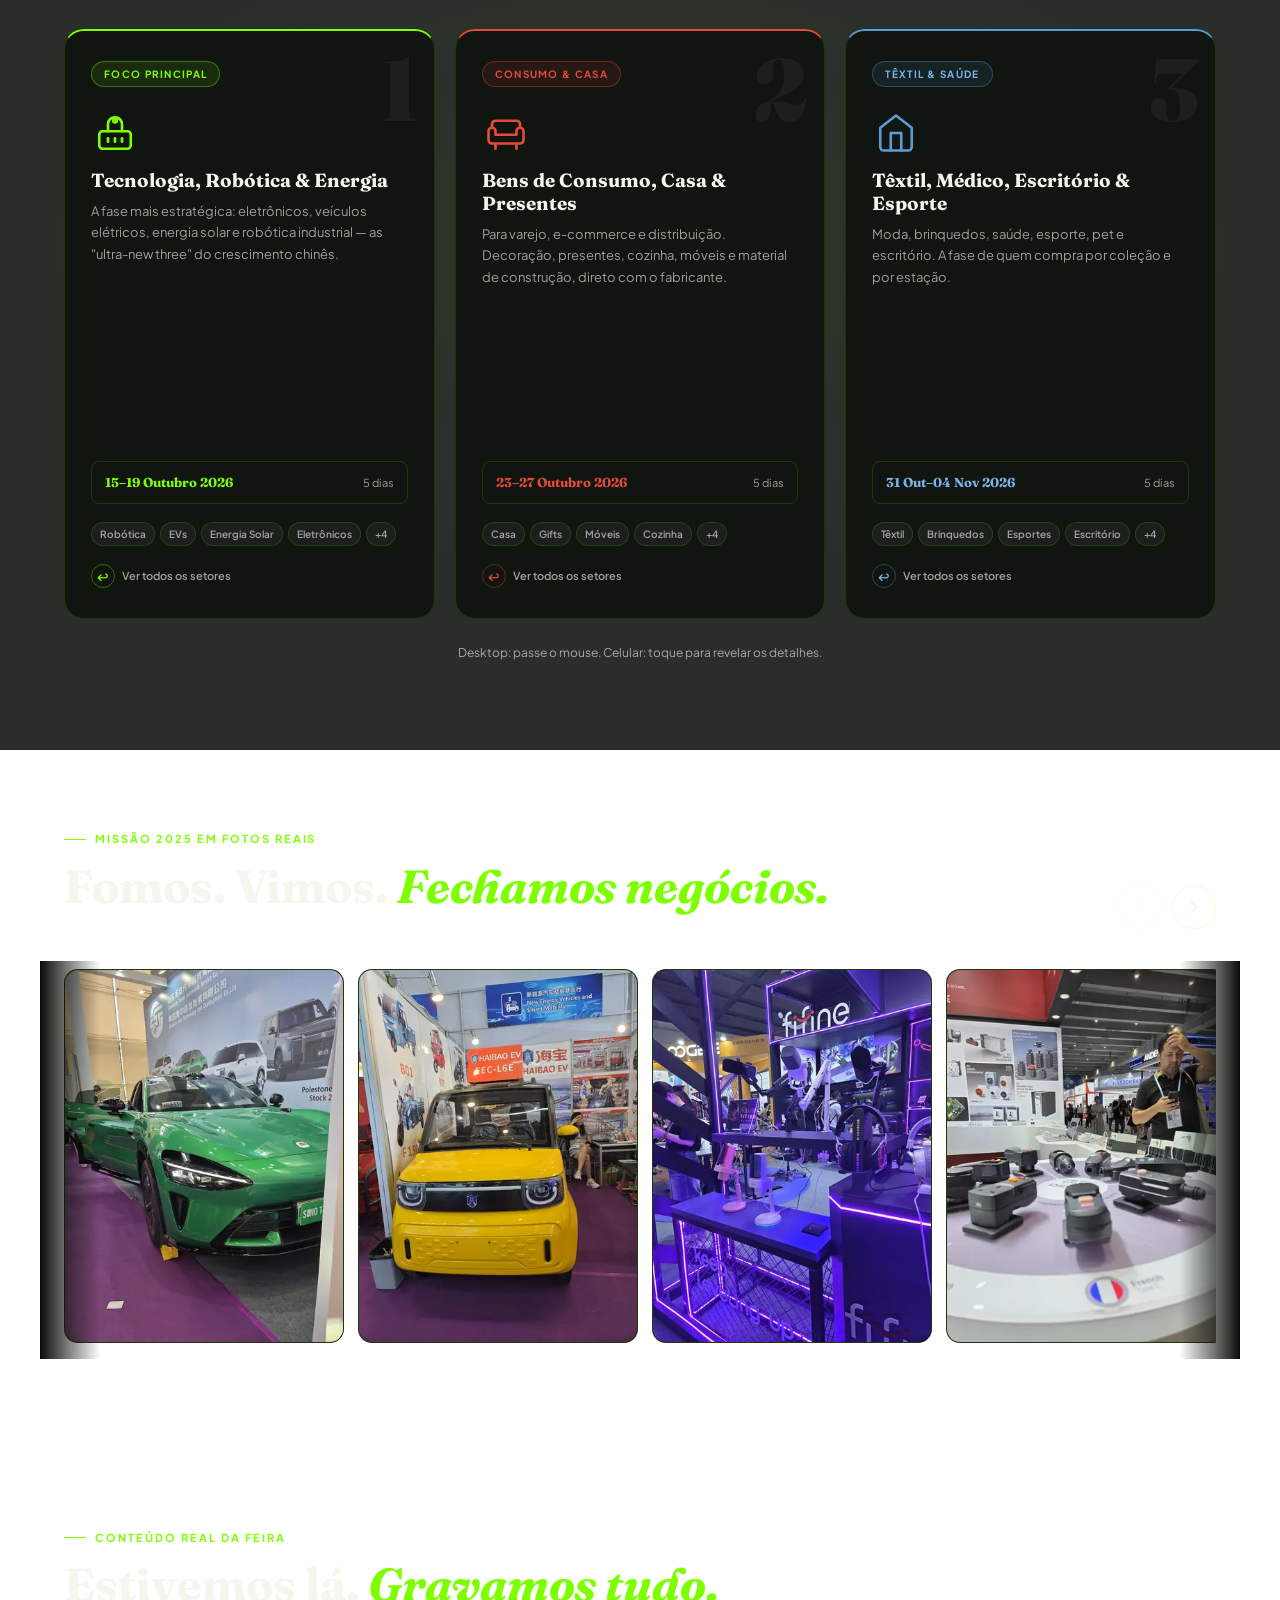
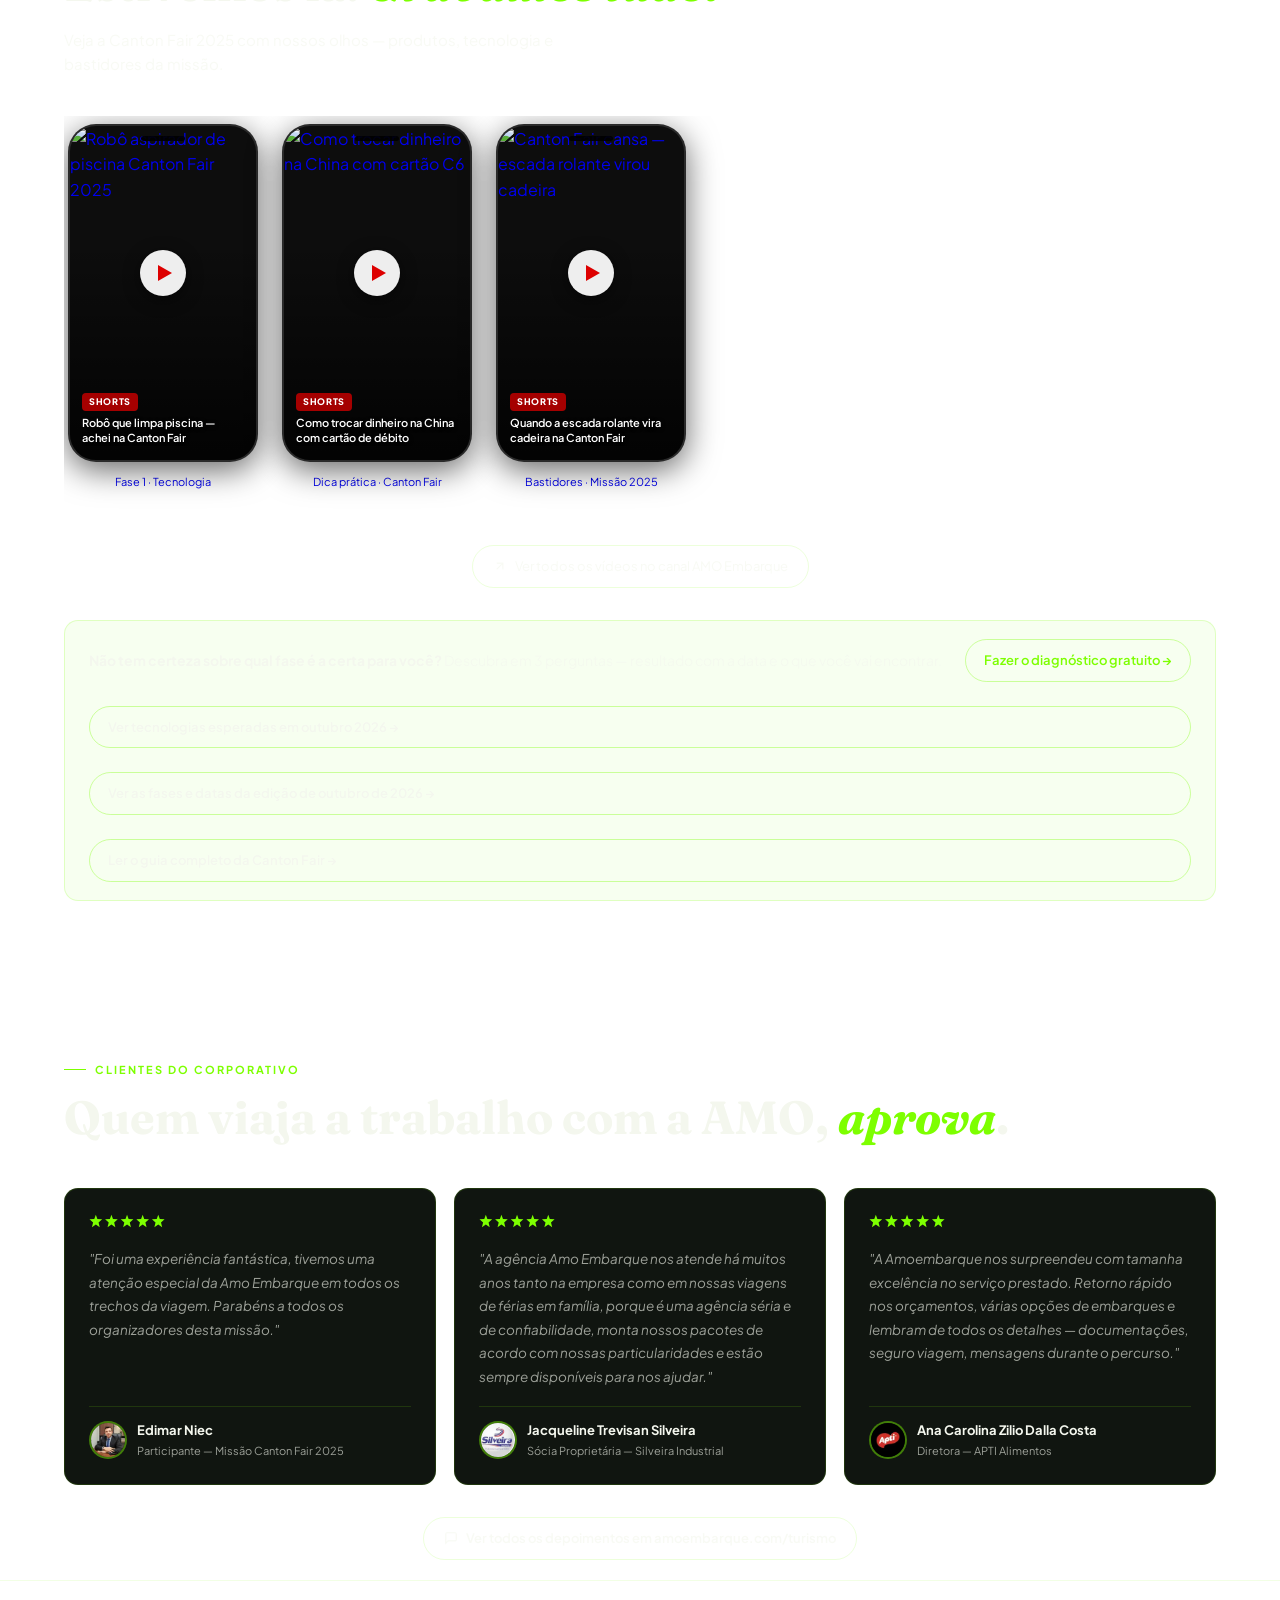
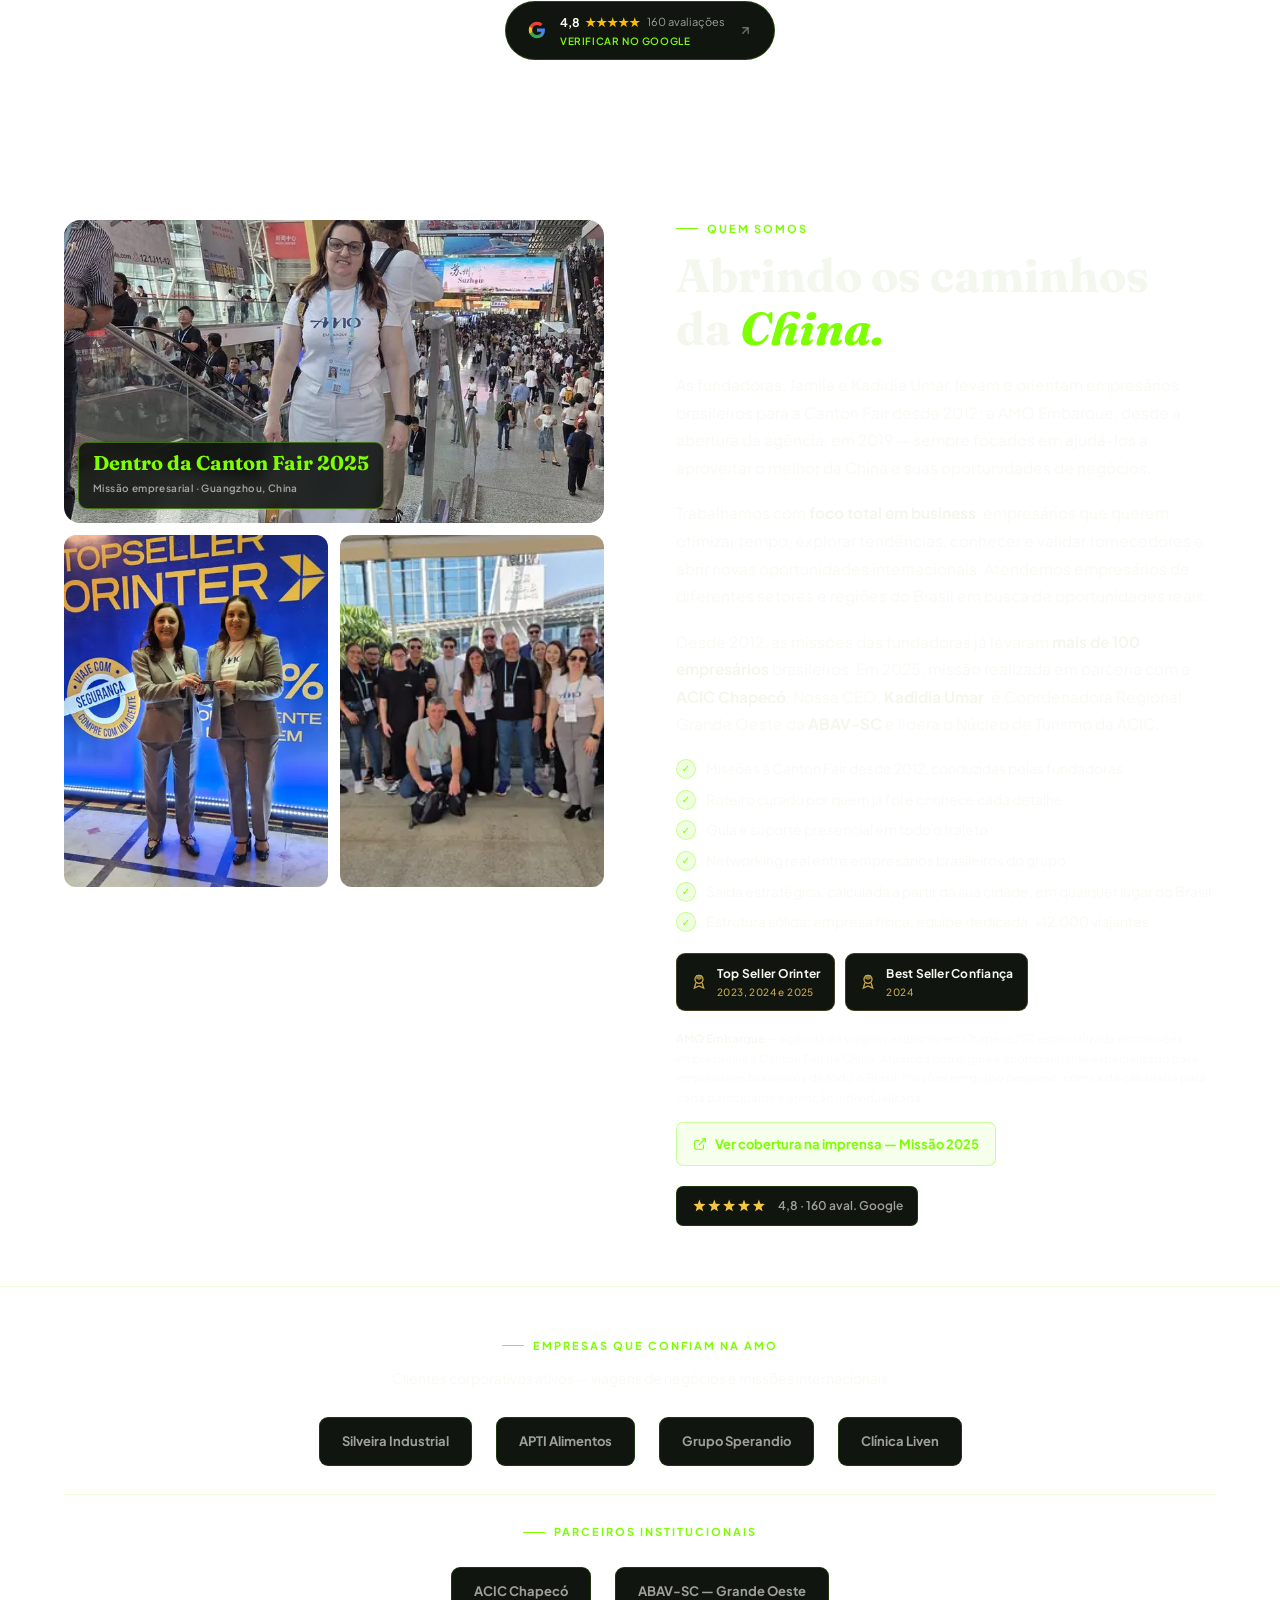
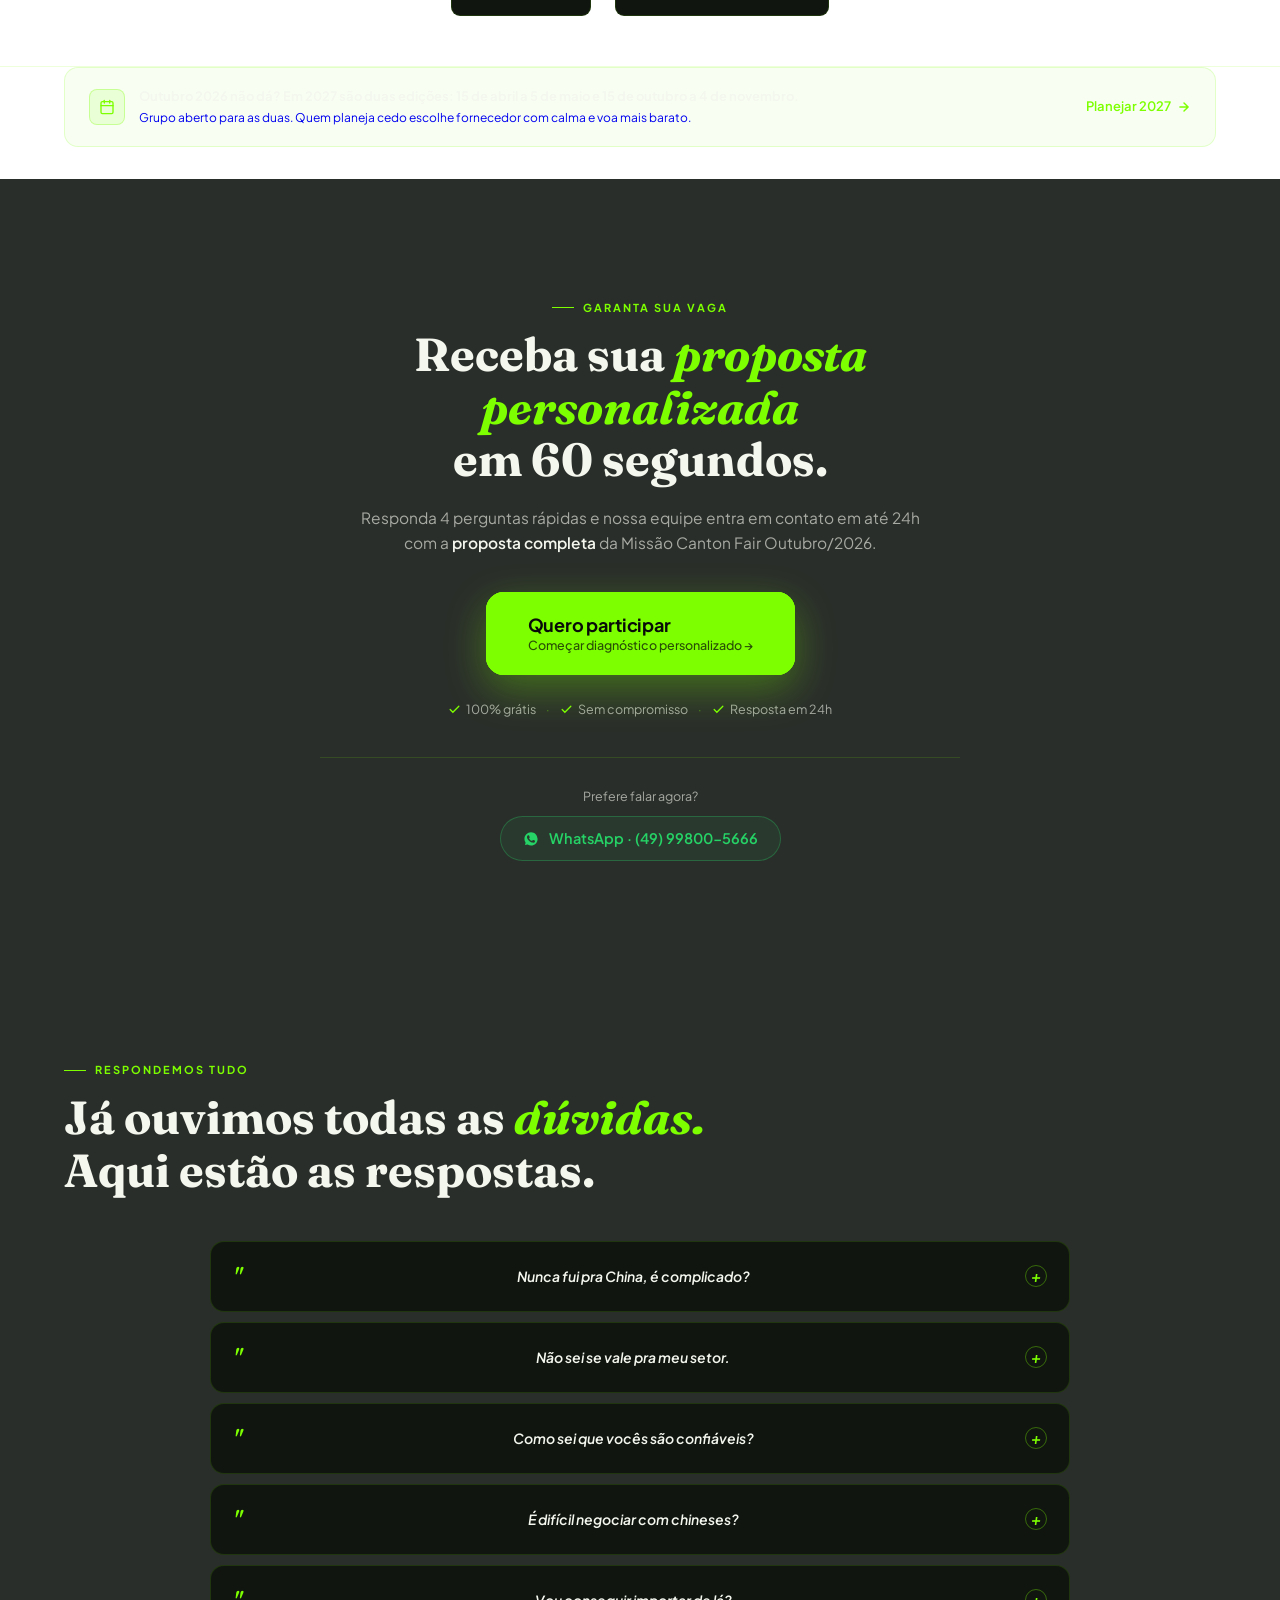
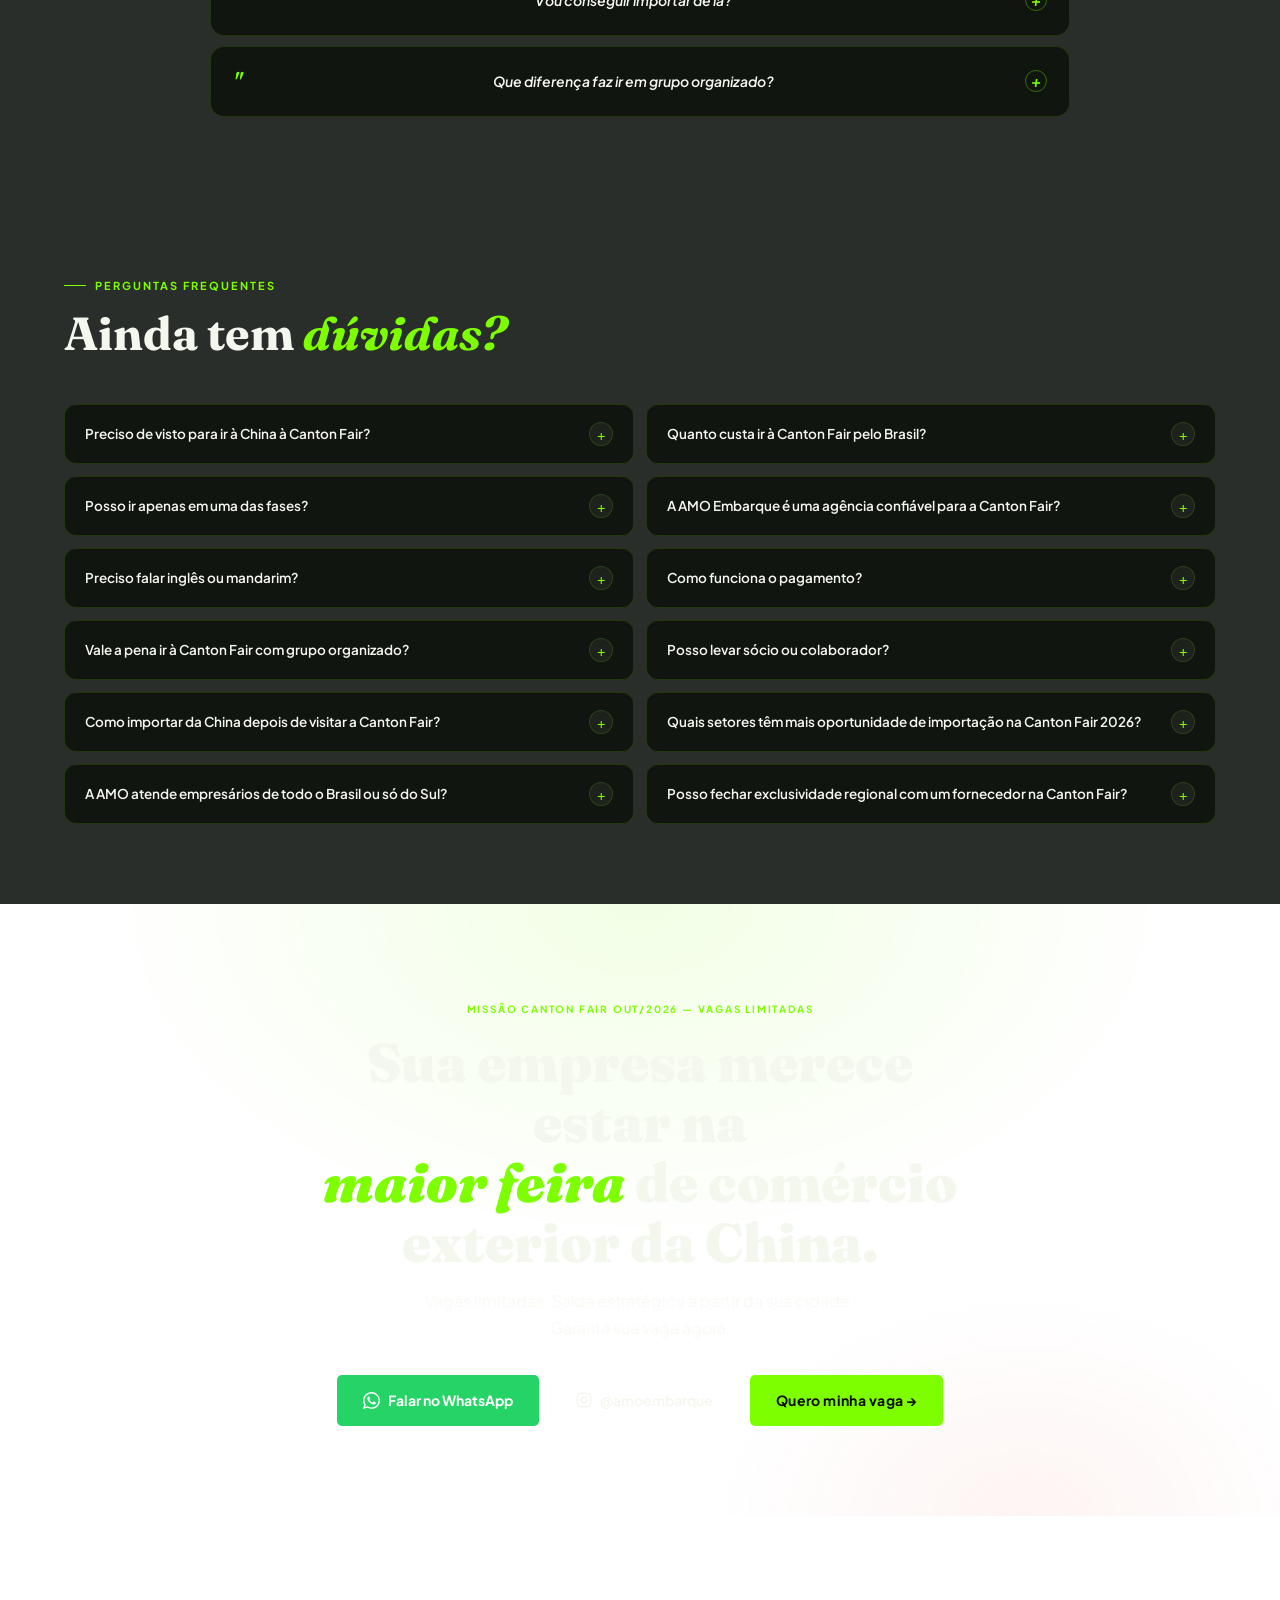
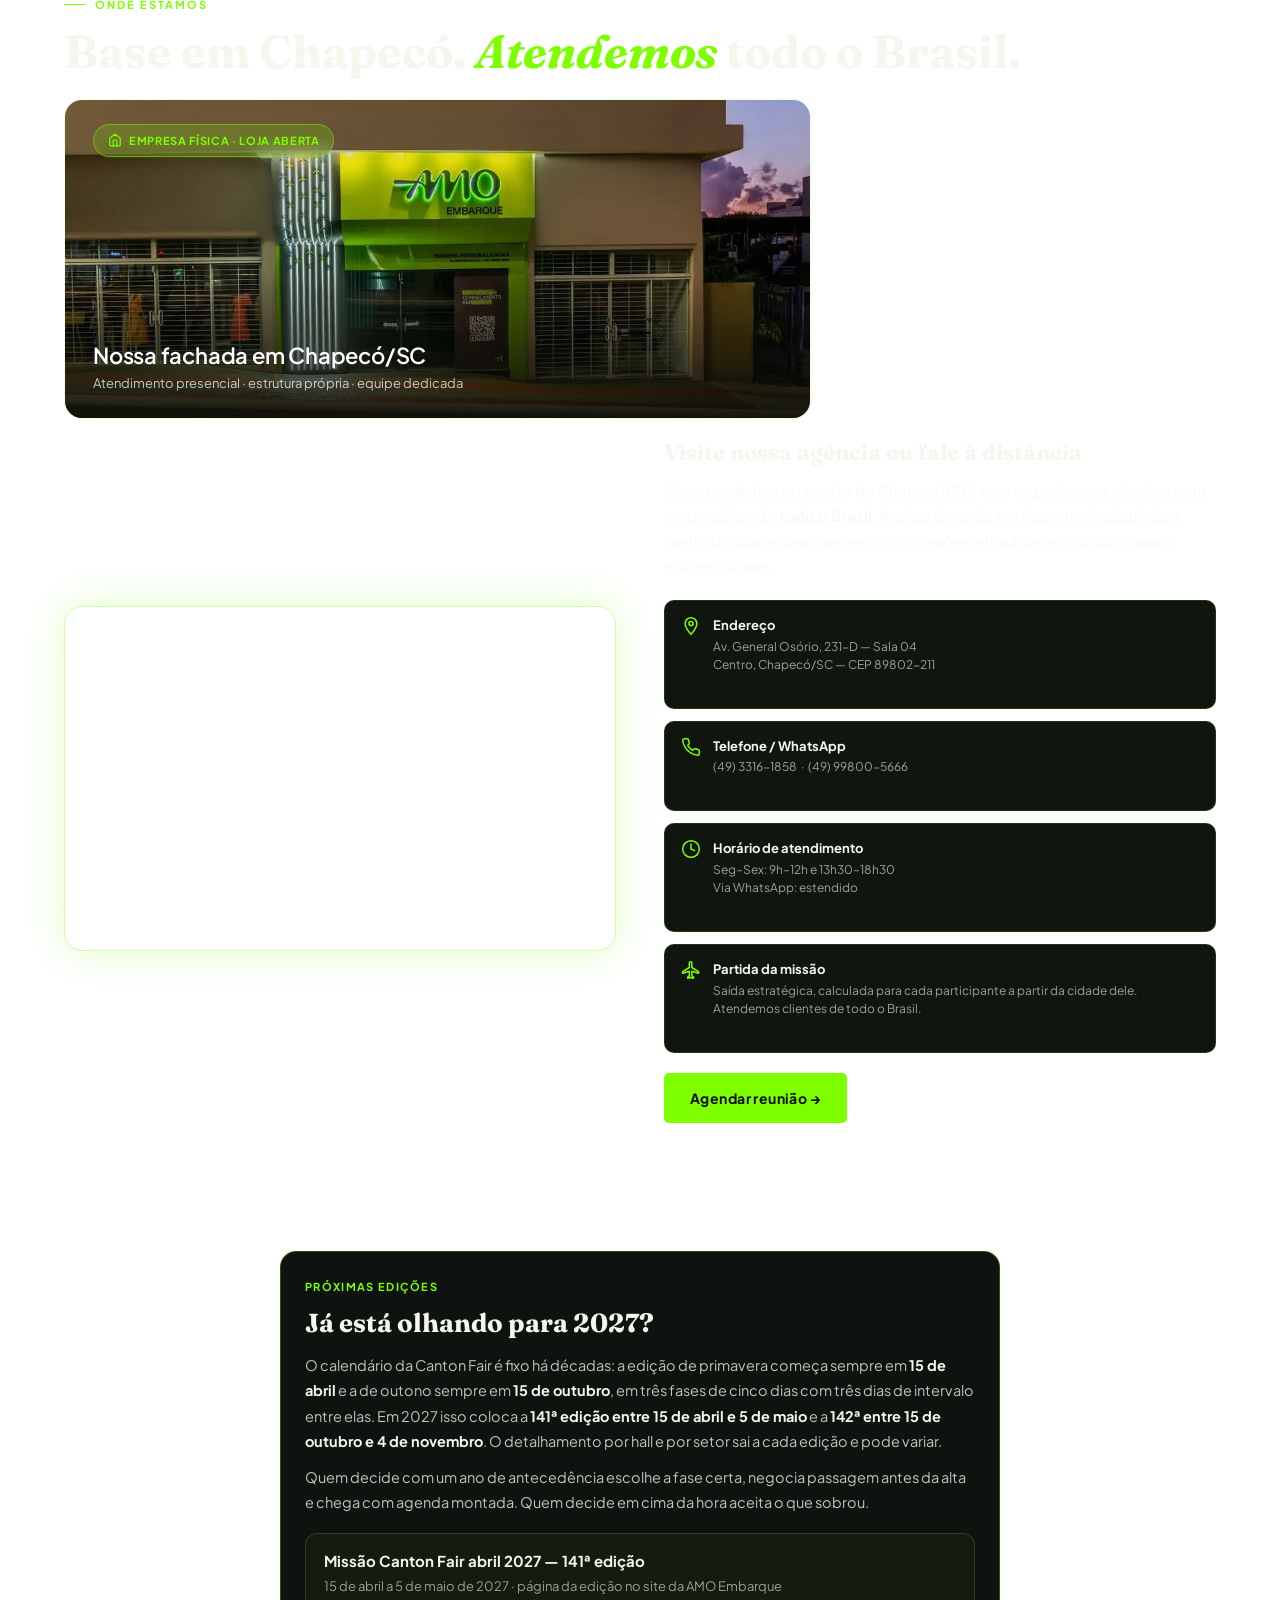
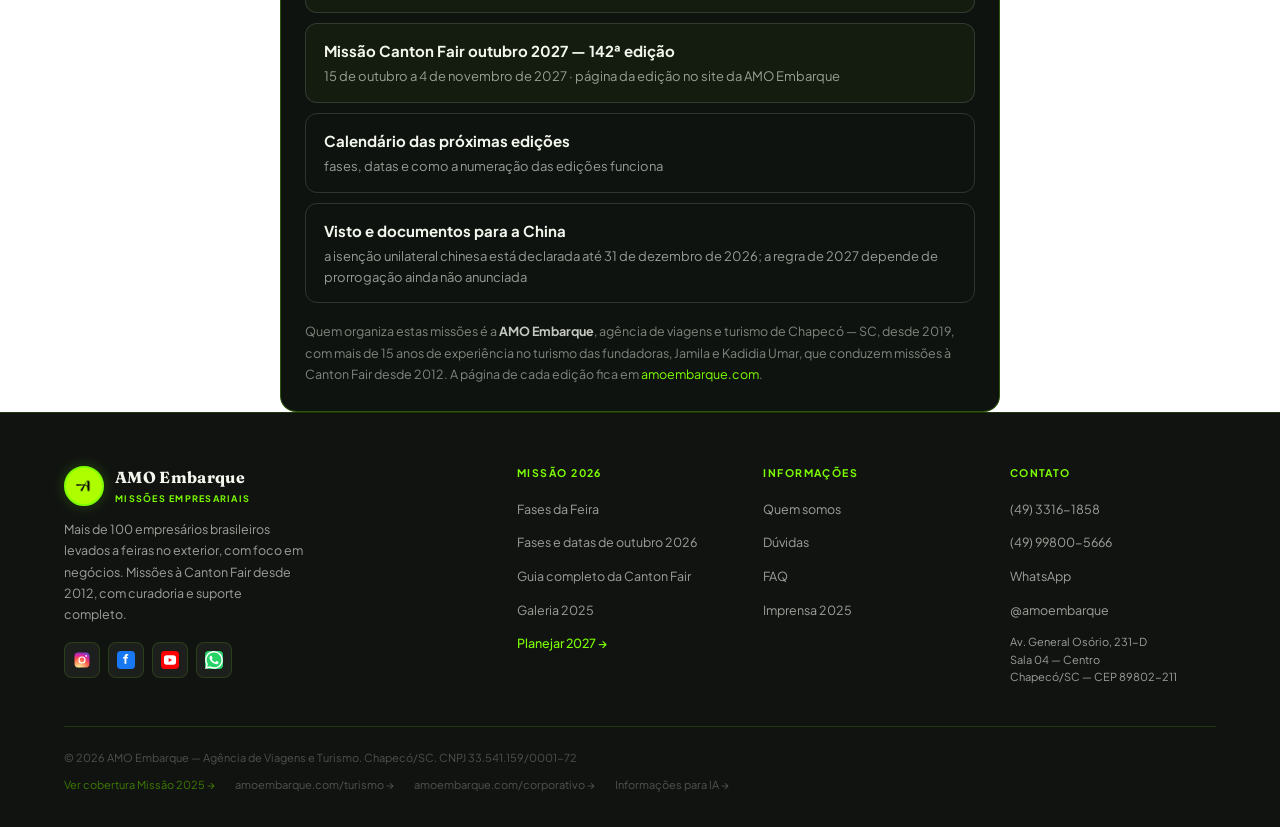
==== commit abb1816e: "WhatsApp invertido entre os bracos: Corporativo (49) 99800-5666, Turismo (49) 99938-0070 Mesma troca" ====
--- a/index.html
+++ b/index.html
@@ -241,7 +241,7 @@
       "@type": "FAQPage",
       "mainEntity": [
       {"@type": "Question", "name": "Preciso de visto para ir à China à Canton Fair?", "acceptedAnswer": {"@type": "Answer", "text": "Não, para viagens até 31 de dezembro de 2026: desde 1º de junho de 2025 a China isenta brasileiros de visto por até 30 dias, por regra unilateral publicada pela Embaixada da China. Você precisa apenas de passaporte válido com mais de 6 meses de validade."}},
-      {"@type": "Question", "name": "Quanto custa ir à Canton Fair pelo Brasil?", "acceptedAnswer": {"@type": "Answer", "text": "O investimento varia conforme as fases visitadas e o roteiro escolhido (só a Canton Fair ou com add-on Dubai/Pequim). A AMO oferece proposta personalizada com condições de parcelamento. Fale pelo WhatsApp (49) 9 9938-0070 para receber uma cotação sem compromisso."}},
+      {"@type": "Question", "name": "Quanto custa ir à Canton Fair pelo Brasil?", "acceptedAnswer": {"@type": "Answer", "text": "O investimento varia conforme as fases visitadas e o roteiro escolhido (só a Canton Fair ou com add-on Dubai/Pequim). A AMO oferece proposta personalizada com condições de parcelamento. Fale pelo WhatsApp (49) 99800-5666 para receber uma cotação sem compromisso."}},
       {"@type": "Question", "name": "Posso ir apenas em uma das fases?", "acceptedAnswer": {"@type": "Answer", "text": "Sim. Você pode escolher uma, duas ou todas as três fases. O roteiro pode ser adaptado. Fale conosco para montar sua visita ideal."}},
       {"@type": "Question", "name": "A AMO Embarque é uma agência confiável para a Canton Fair?", "acceptedAnswer": {"@type": "Answer", "text": "Sim. Em outubro de 2025 realizamos missão empresarial à Canton Fair com mais de 20 empresários do Sul do Brasil, em parceria oficial com a ACIC Chapecó — com cobertura da imprensa regional e depoimentos verificáveis. Desde 2012, as missões conduzidas pelas fundadoras, Jamila e Kadidia Umar, já levaram mais de 100 empresários. +15 anos de experiência no turismo, 4,8 estrelas no Google com 160 avaliações e premiações consecutivas Top Seller Orinter 2023, 2024 e 2025."}},
       {"@type": "Question", "name": "Preciso falar inglês ou mandarim?", "acceptedAnswer": {"@type": "Answer", "text": "Não. O roteiro é conduzido em português do início ao fim, com a equipe AMO junto em todos os momentos. Você se comunica tranquilamente."}},
@@ -2965,7 +2965,7 @@
     </ul>
 
     <div class="nav-actions">
-      <a data-amo-cta="menu-whatsapp" href="https://wa.me/5549999380070" target="_blank" rel="noopener" class="nav-wa">
+      <a data-amo-cta="menu-whatsapp" href="https://wa.me/5549998005666" target="_blank" rel="noopener" class="nav-wa">
         <svg viewBox="0 0 24 24" fill="currentColor"><path d="M17.472 14.382c-.297-.149-1.758-.867-2.03-.967-.273-.099-.471-.148-.67.15-.197.297-.767.966-.94 1.164-.173.199-.347.223-.644.075-.297-.15-1.255-.463-2.39-1.475-.883-.788-1.48-1.761-1.653-2.059-.173-.297-.018-.458.13-.606.134-.133.298-.347.446-.52.149-.174.198-.298.298-.497.099-.198.05-.371-.025-.52-.075-.149-.669-1.612-.916-2.207-.242-.579-.487-.5-.669-.51-.173-.008-.371-.01-.57-.01-.198 0-.52.074-.792.372-.272.297-1.04 1.016-1.04 2.479 0 1.462 1.065 2.875 1.213 3.074.149.198 2.096 3.2 5.077 4.487.709.306 1.262.489 1.694.625.712.227 1.36.195 1.871.118.571-.085 1.758-.719 2.006-1.413.248-.694.248-1.289.173-1.413-.074-.124-.272-.198-.57-.347m-5.421 7.403h-.004a9.87 9.87 0 01-5.031-1.378l-.361-.214-3.741.982.998-3.648-.235-.374a9.86 9.86 0 01-1.51-5.26c.001-5.45 4.436-9.884 9.888-9.884 2.64 0 5.122 1.03 6.988 2.898a9.825 9.825 0 012.893 6.994c-.003 5.45-4.437 9.884-9.885 9.884m8.413-18.297A11.815 11.815 0 0012.05 0C5.495 0 .16 5.335.157 11.892c0 2.096.547 4.142 1.588 5.945L.057 24l6.305-1.654a11.882 11.882 0 005.683 1.448h.005c6.554 0 11.89-5.335 11.893-11.893a11.821 11.821 0 00-3.48-8.413z"/></svg>
         <span>WhatsApp</span>
       </a>
@@ -2990,7 +2990,7 @@
   <a href="#faq" onclick="closeMM()">FAQ</a>
   <a href="#onde" onclick="closeMM()">Localização</a>
   <div class="mm-divider"></div>
-  <a data-amo-cta="menu-whatsapp-mobile" href="https://wa.me/5549999380070" target="_blank" rel="noopener noreferrer" style="color:#25D366">WhatsApp</a>
+  <a data-amo-cta="menu-whatsapp-mobile" href="https://wa.me/5549998005666" target="_blank" rel="noopener noreferrer" style="color:#25D366">WhatsApp</a>
   <a href="#formulario" onclick="closeMM()" style="background:var(--g);color:var(--ink);font-weight:700;margin-top:4px">Quero participar →</a>
 </div>
 
@@ -3888,9 +3888,9 @@
 
       <div class="quiz-cta-alt">
         <span>Prefere falar agora?</span>
-        <a data-amo-cta="formulario-whatsapp-falar-agora" href="https://wa.me/5549999380070?text=Olá%2C%20tenho%20interesse%20na%20Missão%20Canton%20Fair%20e%20gostaria%20de%20mais%20informações." target="_blank" rel="noopener">
+        <a data-amo-cta="formulario-whatsapp-falar-agora" href="https://wa.me/5549998005666?text=Olá%2C%20tenho%20interesse%20na%20Missão%20Canton%20Fair%20e%20gostaria%20de%20mais%20informações." target="_blank" rel="noopener">
           <svg width="16" height="16" viewBox="0 0 24 24" fill="currentColor"><path d="M17.498 14.382c-.301-.15-1.767-.867-2.04-.966-.273-.101-.473-.15-.673.15-.197.295-.771.964-.944 1.162-.175.195-.349.21-.646.075-.3-.15-1.263-.465-2.403-1.485-.888-.795-1.484-1.77-1.66-2.07-.174-.3-.019-.465.13-.615.136-.135.301-.345.451-.523.146-.181.194-.301.297-.496.1-.21.049-.375-.025-.524-.075-.15-.672-1.62-.922-2.206-.24-.584-.487-.51-.672-.51-.172-.015-.371-.015-.571-.015-.2 0-.523.074-.797.359-.273.3-1.045 1.02-1.045 2.475s1.07 2.865 1.219 3.075c.149.195 2.105 3.195 5.1 4.485.714.3 1.27.48 1.704.629.714.227 1.365.195 1.88.121.574-.091 1.767-.721 2.016-1.426.255-.705.255-1.29.18-1.425-.074-.135-.27-.21-.57-.345m-5.446 7.443h-.016a9.87 9.87 0 0 1-5.031-1.378l-.361-.214-3.741.982.999-3.648-.235-.374a9.86 9.86 0 0 1-1.51-5.26c.001-5.45 4.436-9.884 9.888-9.884 2.64 0 5.122 1.03 6.988 2.898a9.825 9.825 0 0 1 2.893 6.994c-.003 5.45-4.437 9.884-9.885 9.884"/></svg>
-          WhatsApp · (49) 9 9938-0070
+          WhatsApp · (49) 99800-5666
         </a>
       </div>
     </div>
@@ -3938,7 +3938,7 @@
     <h2 class="st fade-up stagger-1">Ainda tem <em>dúvidas?</em></h2>
     <div class="faq-grid">
       <div class="fi fade-up" onclick="toggleFaq(this)"><div class="fq"><span>Preciso de visto para ir à China à Canton Fair?</span><div class="fi-ico">+</div></div><div class="fa"><p class="fa-in">Não, para viagens até 31 de dezembro de 2026: desde 1º de junho de 2025 a China isenta brasileiros de visto por até 30 dias, por regra unilateral publicada pela Embaixada da China. Você precisa apenas de passaporte válido com mais de 6 meses de validade.</p></div></div>
-      <div class="fi fade-up stagger-1" onclick="toggleFaq(this)"><div class="fq"><span>Quanto custa ir à Canton Fair pelo Brasil?</span><div class="fi-ico">+</div></div><div class="fa"><p class="fa-in">O investimento varia conforme as fases visitadas e o roteiro escolhido (só a Canton Fair ou com add-on Dubai/Pequim). A AMO oferece proposta personalizada com condições de parcelamento. Fale pelo WhatsApp (49) 9 9938-0070 para receber uma cotação sem compromisso.</p></div></div>
+      <div class="fi fade-up stagger-1" onclick="toggleFaq(this)"><div class="fq"><span>Quanto custa ir à Canton Fair pelo Brasil?</span><div class="fi-ico">+</div></div><div class="fa"><p class="fa-in">O investimento varia conforme as fases visitadas e o roteiro escolhido (só a Canton Fair ou com add-on Dubai/Pequim). A AMO oferece proposta personalizada com condições de parcelamento. Fale pelo WhatsApp (49) 99800-5666 para receber uma cotação sem compromisso.</p></div></div>
       <div class="fi fade-up stagger-2" onclick="toggleFaq(this)"><div class="fq"><span>Posso ir apenas em uma das fases?</span><div class="fi-ico">+</div></div><div class="fa"><p class="fa-in">Sim. Você pode escolher uma, duas ou todas as três fases. O roteiro pode ser adaptado. Fale conosco para montar sua visita ideal.</p></div></div>
       <div class="fi fade-up stagger-3" onclick="toggleFaq(this)"><div class="fq"><span>A AMO Embarque é uma agência confiável para a Canton Fair?</span><div class="fi-ico">+</div></div><div class="fa"><p class="fa-in">Sim. Em outubro de 2025 realizamos missão empresarial à Canton Fair com mais de 20 empresários do Sul do Brasil, em parceria oficial com a ACIC Chapecó — com cobertura da imprensa regional e depoimentos verificáveis. Desde 2012, as missões conduzidas pelas fundadoras, Jamila e Kadidia Umar, já levaram mais de 100 empresários. +15 anos de experiência no turismo, 4,8 estrelas no Google com 160 avaliações e premiações consecutivas Top Seller Orinter 2023, 2024 e 2025.</p></div></div>
       <div class="fi fade-up stagger-4" onclick="toggleFaq(this)"><div class="fq"><span>Preciso falar inglês ou mandarim?</span><div class="fi-ico">+</div></div><div class="fa"><p class="fa-in">Não. O roteiro é conduzido em português do início ao fim, com a equipe AMO junto em todos os momentos. Você se comunica tranquilamente.</p></div></div>
@@ -3961,7 +3961,7 @@
     <h2 class="fcta-h fade-up stagger-1">Sua empresa merece estar na<br><em>maior feira</em> de comércio exterior da China.</h2>
     <p class="fcta-sub fade-up stagger-2">Vagas limitadas. Saída estratégica a partir da sua cidade. Garanta sua vaga agora.</p>
     <div class="fcta-btns fade-up stagger-3">
-      <a data-amo-cta="final-whatsapp-garantir-vaga" href="https://wa.me/5549999380070?text=Quero%20participar%20da%20Missão%20Canton%20Fair%202026" target="_blank" rel="noopener" class="btn-wa">
+      <a data-amo-cta="final-whatsapp-garantir-vaga" href="https://wa.me/5549998005666?text=Quero%20participar%20da%20Missão%20Canton%20Fair%202026" target="_blank" rel="noopener" class="btn-wa">
         <svg viewBox="0 0 24 24"><path d="M17.472 14.382c-.297-.149-1.758-.867-2.03-.967-.273-.099-.471-.148-.67.15-.197.297-.767.966-.94 1.164-.173.199-.347.223-.644.075-.297-.15-1.255-.463-2.39-1.475-.883-.788-1.48-1.761-1.653-2.059-.173-.297-.018-.458.13-.606.134-.133.298-.347.446-.52.149-.174.198-.298.298-.497.099-.198.05-.371-.025-.52-.075-.149-.669-1.612-.916-2.207-.242-.579-.487-.5-.669-.51-.173-.008-.371-.01-.57-.01-.198 0-.52.074-.792.372-.272.297-1.04 1.016-1.04 2.479 0 1.462 1.065 2.875 1.213 3.074.149.198 2.096 3.2 5.077 4.487.709.306 1.262.489 1.694.625.712.227 1.36.195 1.871.118.571-.085 1.758-.719 2.006-1.413.248-.694.248-1.289.173-1.413-.074-.124-.272-.198-.57-.347m-5.421 7.403h-.004a9.87 9.87 0 01-5.031-1.378l-.361-.214-3.741.982.998-3.648-.235-.374a9.86 9.86 0 01-1.51-5.26c.001-5.45 4.436-9.884 9.888-9.884 2.64 0 5.122 1.03 6.988 2.898a9.825 9.825 0 012.893 6.994c-.003 5.45-4.437 9.884-9.885 9.884m8.413-18.297A11.815 11.815 0 0012.05 0C5.495 0 .16 5.335.157 11.892c0 2.096.547 4.142 1.588 5.945L.057 24l6.305-1.654a11.882 11.882 0 005.683 1.448h.005c6.554 0 11.89-5.335 11.893-11.893a11.821 11.821 0 00-3.48-8.413z"/></svg>
         Falar no WhatsApp
       </a>
@@ -4020,7 +4020,7 @@
             <div class="ld-ico"><svg width="20" height="20" viewBox="0 0 24 24" fill="none" stroke="#7DFF00" stroke-width="1.8" stroke-linecap="round"><path d="M22 16.92v3a2 2 0 0 1-2.18 2 19.79 19.79 0 0 1-8.63-3.07 19.5 19.5 0 0 1-6-6A19.79 19.79 0 0 1 2.12 4.18 2 2 0 0 1 4.11 2h3a2 2 0 0 1 2 1.72 12.84 12.84 0 0 0 .7 2.81 2 2 0 0 1-.45 2.11L8.09 9.91a16 16 0 0 0 6 6l1.27-1.27a2 2 0 0 1 2.11-.45 12.84 12.84 0 0 0 2.81.7A2 2 0 0 1 22 16.92z"/></svg></div>
             <div class="ld-text">
               <h5>Telefone / WhatsApp</h5>
-              <p>(49) 3316-1858 &nbsp;·&nbsp; (49) 9 9938-0070</p>
+              <p>(49) 3316-1858 &nbsp;·&nbsp; (49) 99800-5666</p>
             </div>
           </div>
           <div class="ld">
@@ -4118,7 +4118,7 @@
             </svg>
           </a>
           <!-- WhatsApp -->
-          <a data-amo-cta="rodape-whatsapp-social" href="https://wa.me/5549999380070" target="_blank" rel="noopener" class="social-btn" title="WhatsApp AMO Embarque">
+          <a data-amo-cta="rodape-whatsapp-social" href="https://wa.me/5549998005666" target="_blank" rel="noopener" class="social-btn" title="WhatsApp AMO Embarque">
             <svg viewBox="0 0 24 24" xmlns="http://www.w3.org/2000/svg">
               <rect width="24" height="24" rx="5" fill="#25D366"/>
               <path d="M17.472 14.382c-.297-.149-1.758-.867-2.03-.967-.273-.099-.471-.148-.67.15-.197.297-.767.966-.94 1.164-.173.199-.347.223-.644.075-.297-.15-1.255-.463-2.39-1.475-.883-.788-1.48-1.761-1.653-2.059-.173-.297-.018-.458.13-.606.134-.133.298-.347.446-.52.149-.174.198-.298.298-.497.099-.198.05-.371-.025-.52-.075-.149-.669-1.612-.916-2.207-.242-.579-.487-.5-.669-.51-.173-.008-.371-.01-.57-.01-.198 0-.52.074-.792.372-.272.297-1.04 1.016-1.04 2.479 0 1.462 1.065 2.875 1.213 3.074.149.198 2.096 3.2 5.077 4.487.709.306 1.262.489 1.694.625.712.227 1.36.195 1.871.118.571-.085 1.758-.719 2.006-1.413.248-.694.248-1.289.173-1.413-.074-.124-.272-.198-.57-.347m-5.421 7.403h-.004a9.87 9.87 0 01-5.031-1.378l-.361-.214-3.741.982.998-3.648-.235-.374a9.86 9.86 0 01-1.51-5.26c.001-5.45 4.436-9.884 9.888-9.884 2.64 0 5.122 1.03 6.988 2.898a9.825 9.825 0 012.893 6.994c-.003 5.45-4.437 9.884-9.885 9.884m8.413-18.297A11.815 11.815 0 0012.05 0C5.495 0 .16 5.335.157 11.892c0 2.096.547 4.142 1.588 5.945L.057 24l6.305-1.654a11.882 11.882 0 005.683 1.448h.005c6.554 0 11.89-5.335 11.893-11.893a11.821 11.821 0 00-3.48-8.413z" fill="white"/>
@@ -4149,8 +4149,8 @@
         <h5>Contato</h5>
         <ul>
           <li><a data-amo-cta="rodape-tel-fixo" href="tel:+554933161858">(49) 3316-1858</a></li>
-          <li><a data-amo-cta="rodape-tel-celular" href="tel:+5549999380070">(49) 9 9938-0070</a></li>
-          <li><a data-amo-cta="rodape-whatsapp-contato" href="https://wa.me/5549999380070" target="_blank" rel="noopener noreferrer">WhatsApp</a></li>
+          <li><a data-amo-cta="rodape-tel-celular" href="tel:+5549998005666">(49) 99800-5666</a></li>
+          <li><a data-amo-cta="rodape-whatsapp-contato" href="https://wa.me/5549998005666" target="_blank" rel="noopener noreferrer">WhatsApp</a></li>
           <li><a href="https://www.instagram.com/amoembarque/" target="_blank" rel="noopener noreferrer">@amoembarque</a></li>
         </ul>
         <p style="font-size:11px;color:var(--wd);margin-top:12px;line-height:1.6">
@@ -4398,7 +4398,7 @@
       <h3 class="qs-question">Recebemos seus dados!</h3>
       <p class="quiz-result-text">Em até <strong>24h úteis</strong> nossa equipe entra em contato pelo WhatsApp com a proposta personalizada da Missão Canton Fair Outubro/2026.</p>
 
-      <a data-amo-cta="formulario-whatsapp-sucesso" id="quiz-wa-link" href="https://wa.me/5549999380070" target="_blank" rel="noopener" class="quiz-wa-cta">
+      <a data-amo-cta="formulario-whatsapp-sucesso" id="quiz-wa-link" href="https://wa.me/5549998005666" target="_blank" rel="noopener" class="quiz-wa-cta">
         <svg width="20" height="20" viewBox="0 0 24 24" fill="currentColor"><path d="M17.498 14.382c-.301-.15-1.767-.867-2.04-.966-.273-.101-.473-.15-.673.15-.197.295-.771.964-.944 1.162-.175.195-.349.21-.646.075-.3-.15-1.263-.465-2.403-1.485-.888-.795-1.484-1.77-1.66-2.07-.174-.3-.019-.465.13-.615.136-.135.301-.345.451-.523.146-.181.194-.301.297-.496.1-.21.049-.375-.025-.524-.075-.15-.672-1.62-.922-2.206-.24-.584-.487-.51-.672-.51-.172-.015-.371-.015-.571-.015-.2 0-.523.074-.797.359-.273.3-1.045 1.02-1.045 2.475s1.07 2.865 1.219 3.075c.149.195 2.105 3.195 5.1 4.485.714.3 1.27.48 1.704.629.714.227 1.365.195 1.88.121.574-.091 1.767-.721 2.016-1.426.255-.705.255-1.29.18-1.425-.074-.135-.27-.21-.57-.345m-5.446 7.443h-.016a9.87 9.87 0 0 1-5.031-1.378l-.361-.214-3.741.982.999-3.648-.235-.374a9.86 9.86 0 0 1-1.51-5.26c.001-5.45 4.436-9.884 9.888-9.884 2.64 0 5.122 1.03 6.988 2.898a9.825 9.825 0 0 1 2.893 6.994c-.003 5.45-4.437 9.884-9.885 9.884"/></svg>
         Adiantar conversa pelo WhatsApp
       </a>
@@ -4409,7 +4409,7 @@
 </div>
 
 <!-- FLOATING WA -->
-<a data-amo-cta="flutuante-whatsapp" href="https://wa.me/5549999380070?text=Vi%20a%20página%20da%20Missão%20Canton%20Fair%202026%20e%20quero%20saber%20mais" target="_blank" rel="noopener" class="float-wa" title="WhatsApp">
+<a data-amo-cta="flutuante-whatsapp" href="https://wa.me/5549998005666?text=Vi%20a%20página%20da%20Missão%20Canton%20Fair%202026%20e%20quero%20saber%20mais" target="_blank" rel="noopener" class="float-wa" title="WhatsApp">
   <svg viewBox="0 0 24 24"><path d="M17.472 14.382c-.297-.149-1.758-.867-2.03-.967-.273-.099-.471-.148-.67.15-.197.297-.767.966-.94 1.164-.173.199-.347.223-.644.075-.297-.15-1.255-.463-2.39-1.475-.883-.788-1.48-1.761-1.653-2.059-.173-.297-.018-.458.13-.606.134-.133.298-.347.446-.52.149-.174.198-.298.298-.497.099-.198.05-.371-.025-.52-.075-.149-.669-1.612-.916-2.207-.242-.579-.487-.5-.669-.51-.173-.008-.371-.01-.57-.01-.198 0-.52.074-.792.372-.272.297-1.04 1.016-1.04 2.479 0 1.462 1.065 2.875 1.213 3.074.149.198 2.096 3.2 5.077 4.487.709.306 1.262.489 1.694.625.712.227 1.36.195 1.871.118.571-.085 1.758-.719 2.006-1.413.248-.694.248-1.289.173-1.413-.074-.124-.272-.198-.57-.347m-5.421 7.403h-.004a9.87 9.87 0 01-5.031-1.378l-.361-.214-3.741.982.998-3.648-.235-.374a9.86 9.86 0 01-1.51-5.26c.001-5.45 4.436-9.884 9.888-9.884 2.64 0 5.122 1.03 6.988 2.898a9.825 9.825 0 012.893 6.994c-.003 5.45-4.437 9.884-9.885 9.884m8.413-18.297A11.815 11.815 0 0012.05 0C5.495 0 .16 5.335.157 11.892c0 2.096.547 4.142 1.588 5.945L.057 24l6.305-1.654a11.882 11.882 0 005.683 1.448h.005c6.554 0 11.89-5.335 11.893-11.893a11.821 11.821 0 00-3.48-8.413z"/></svg>
 </a>
 
@@ -4673,7 +4673,7 @@
     `• Perfil: ${perfil}\n\n` +
     `Gostaria de receber a proposta personalizada com valores, condições e roteiro completo. Obrigado!`
   );
-  document.getElementById('quiz-wa-link').href = `https://wa.me/5549999380070?text=${waMsg}`;
+  document.getElementById('quiz-wa-link').href = `https://wa.me/5549998005666?text=${waMsg}`;
 
   /* 4. Go to success state */
   goToStep('success');
@@ -4780,7 +4780,7 @@
     window.amoLead('canton-fair-formulario',{nome:nome,whatsapp:wa,setor:setor,fase:fase});
   }
   const msg=encodeURIComponent(`Olá! Me chamo ${nome} e tenho interesse na Missão Canton Fair 2026.\nSetor: ${setor||'Não informado'}\nFase de interesse: ${fase||'Não informado'}\nWhatsApp: ${wa}`);
-  const href=`https://wa.me/5549999380070?text=${msg}`;
+  const href=`https://wa.me/5549998005666?text=${msg}`;
   const rastreada=(typeof window.amoWA==='function')?window.amoWA(href,'form-cantonfair-whatsapp'):href;
   window.open(rastreada,'_blank');
 }
@@ -4996,6 +4996,6 @@
 </script>
 <!-- CRM da AMO. Mesmo arquivo do amoembarque.com, byte a byte: o que muda
      por site vem nos atributos data-amo-* do <html>, la em cima. -->
-<script defer src="/assets/js/amo-crm.js?v=77"></script>
+<script defer src="/assets/js/amo-crm.js?v=78"></script>
 </body>
 </html>
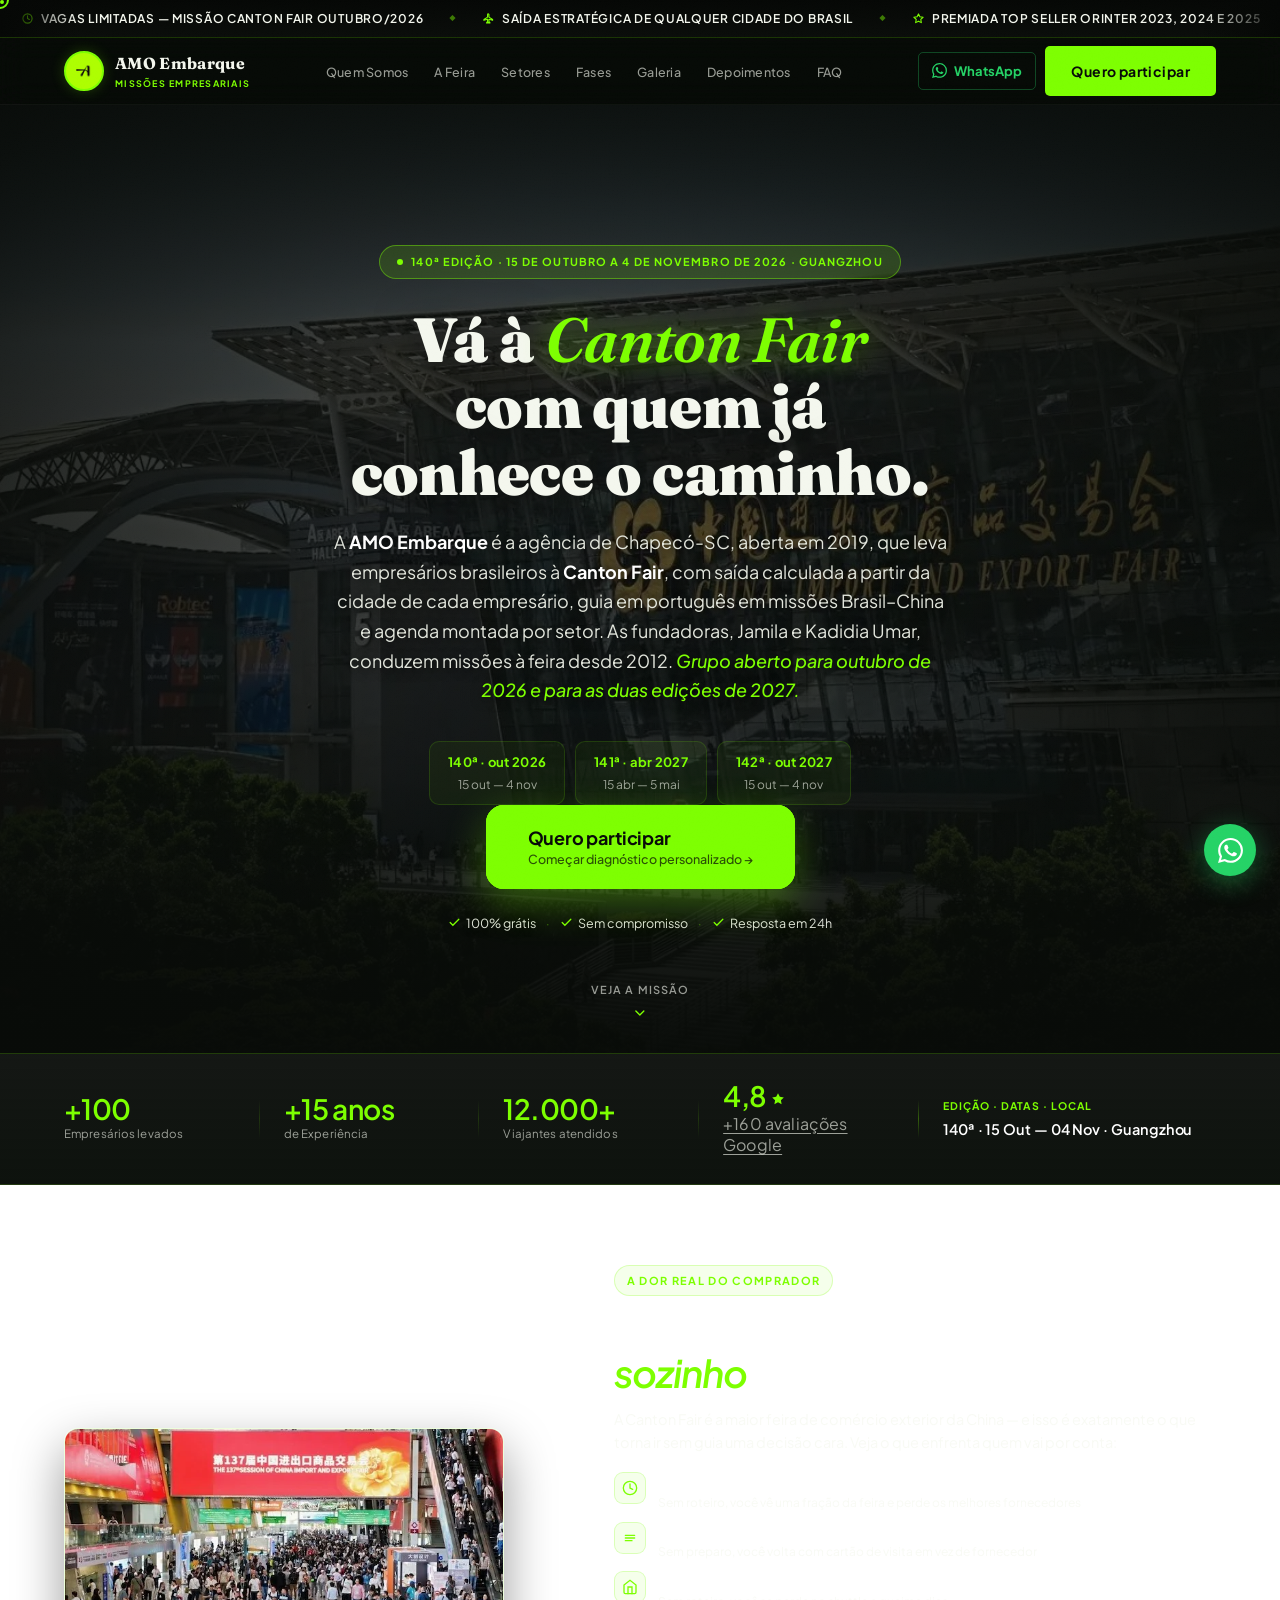
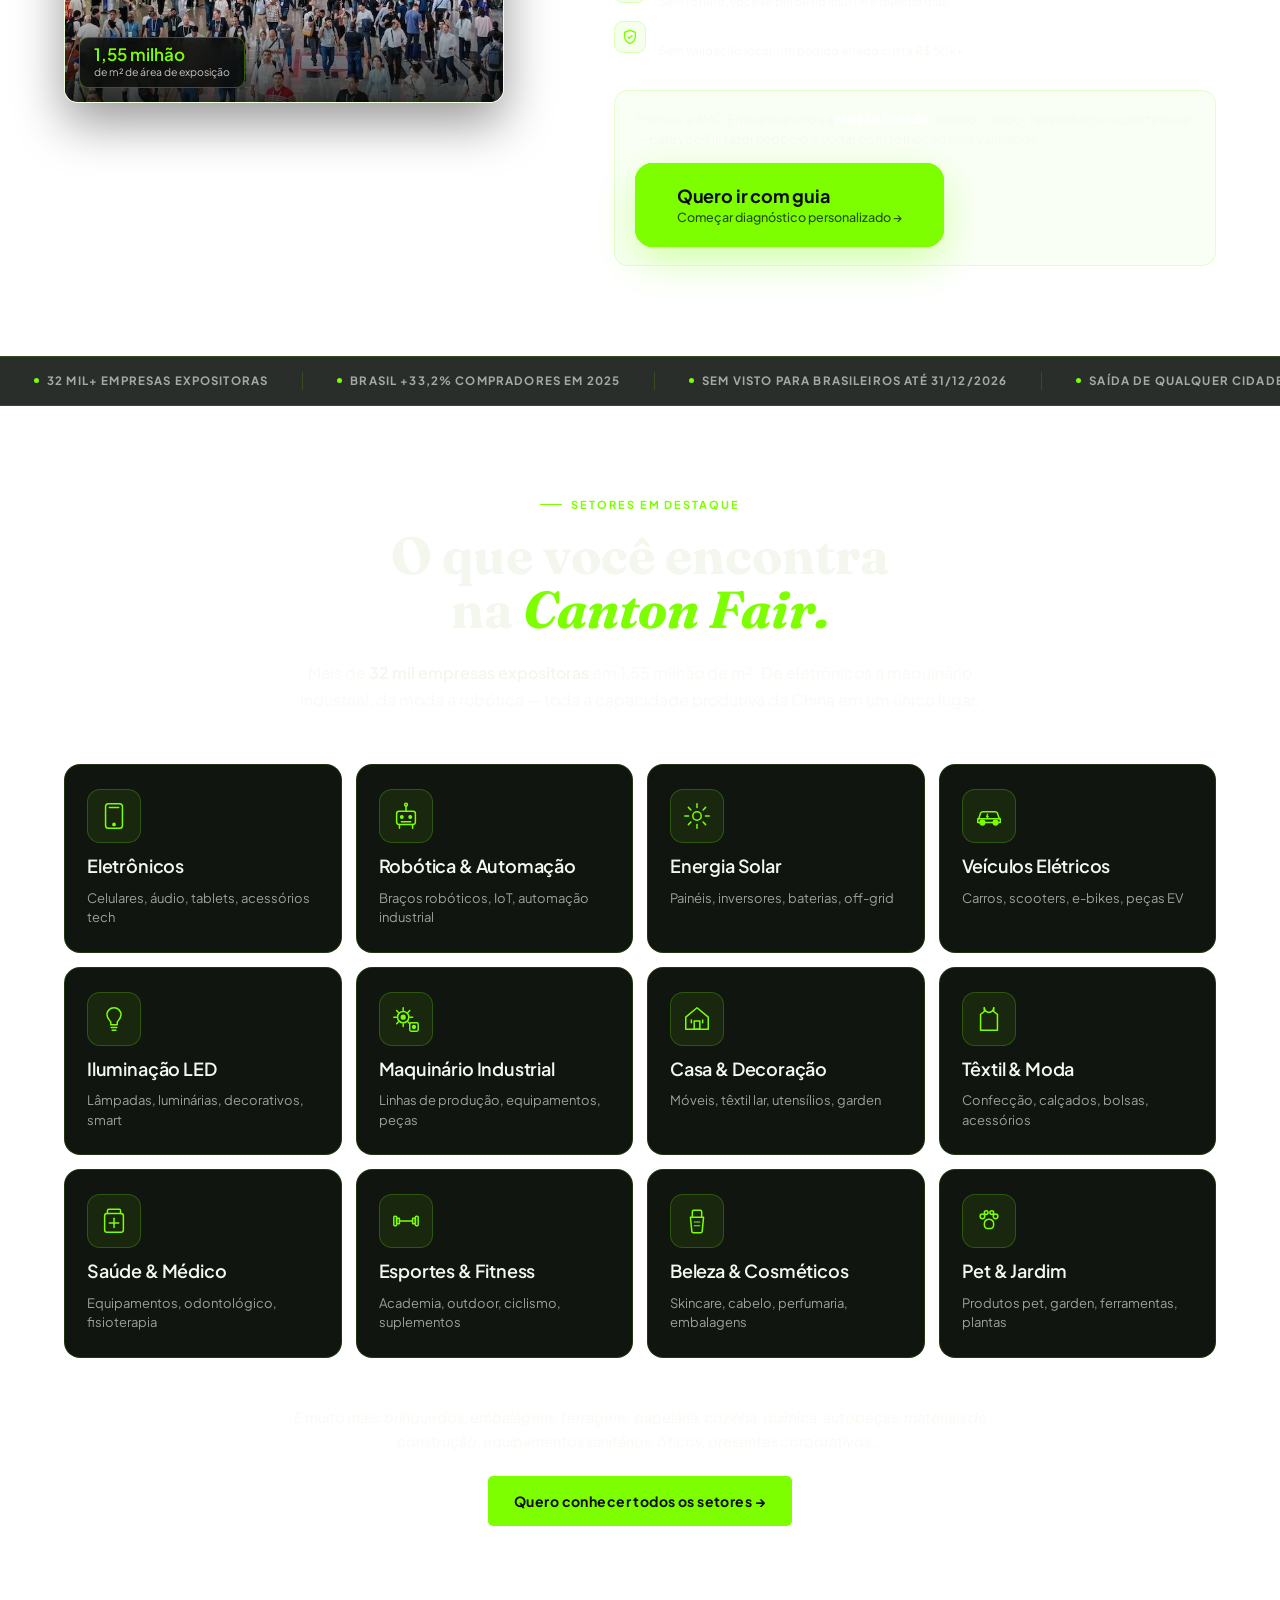
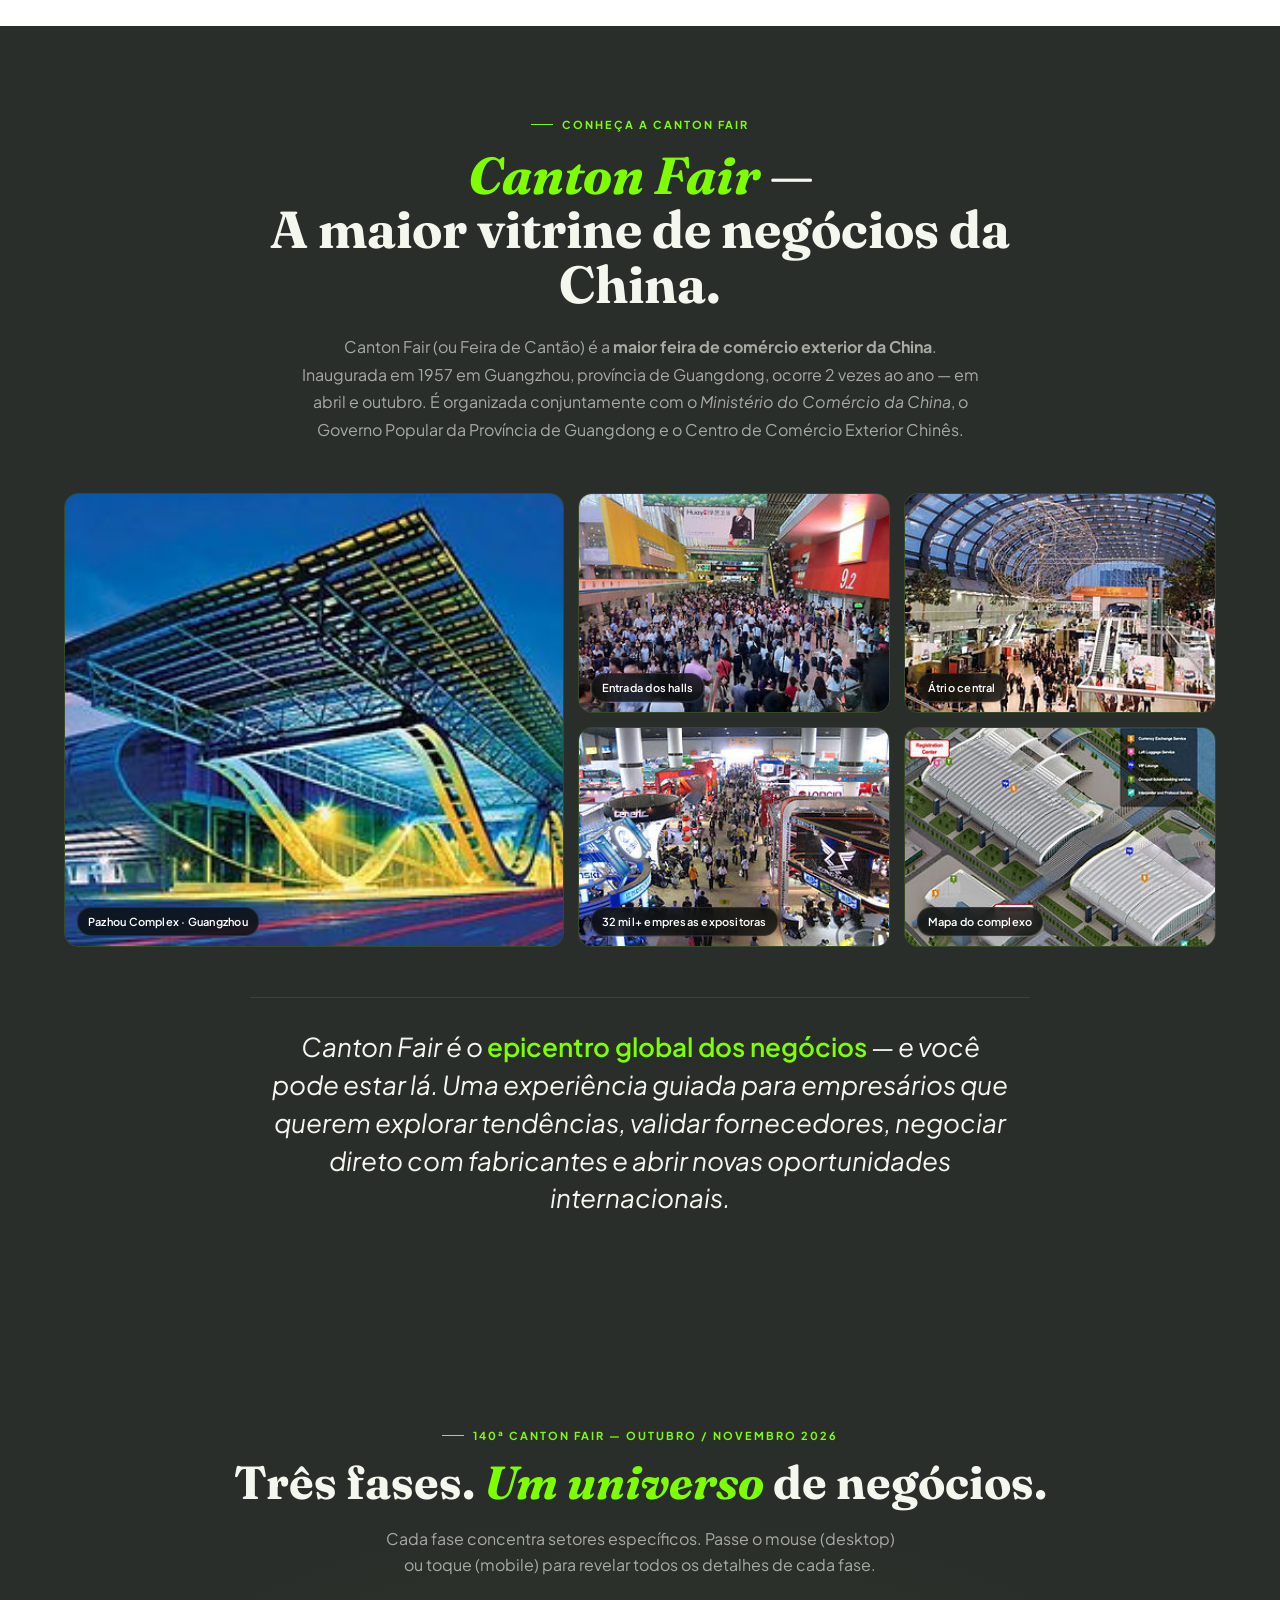
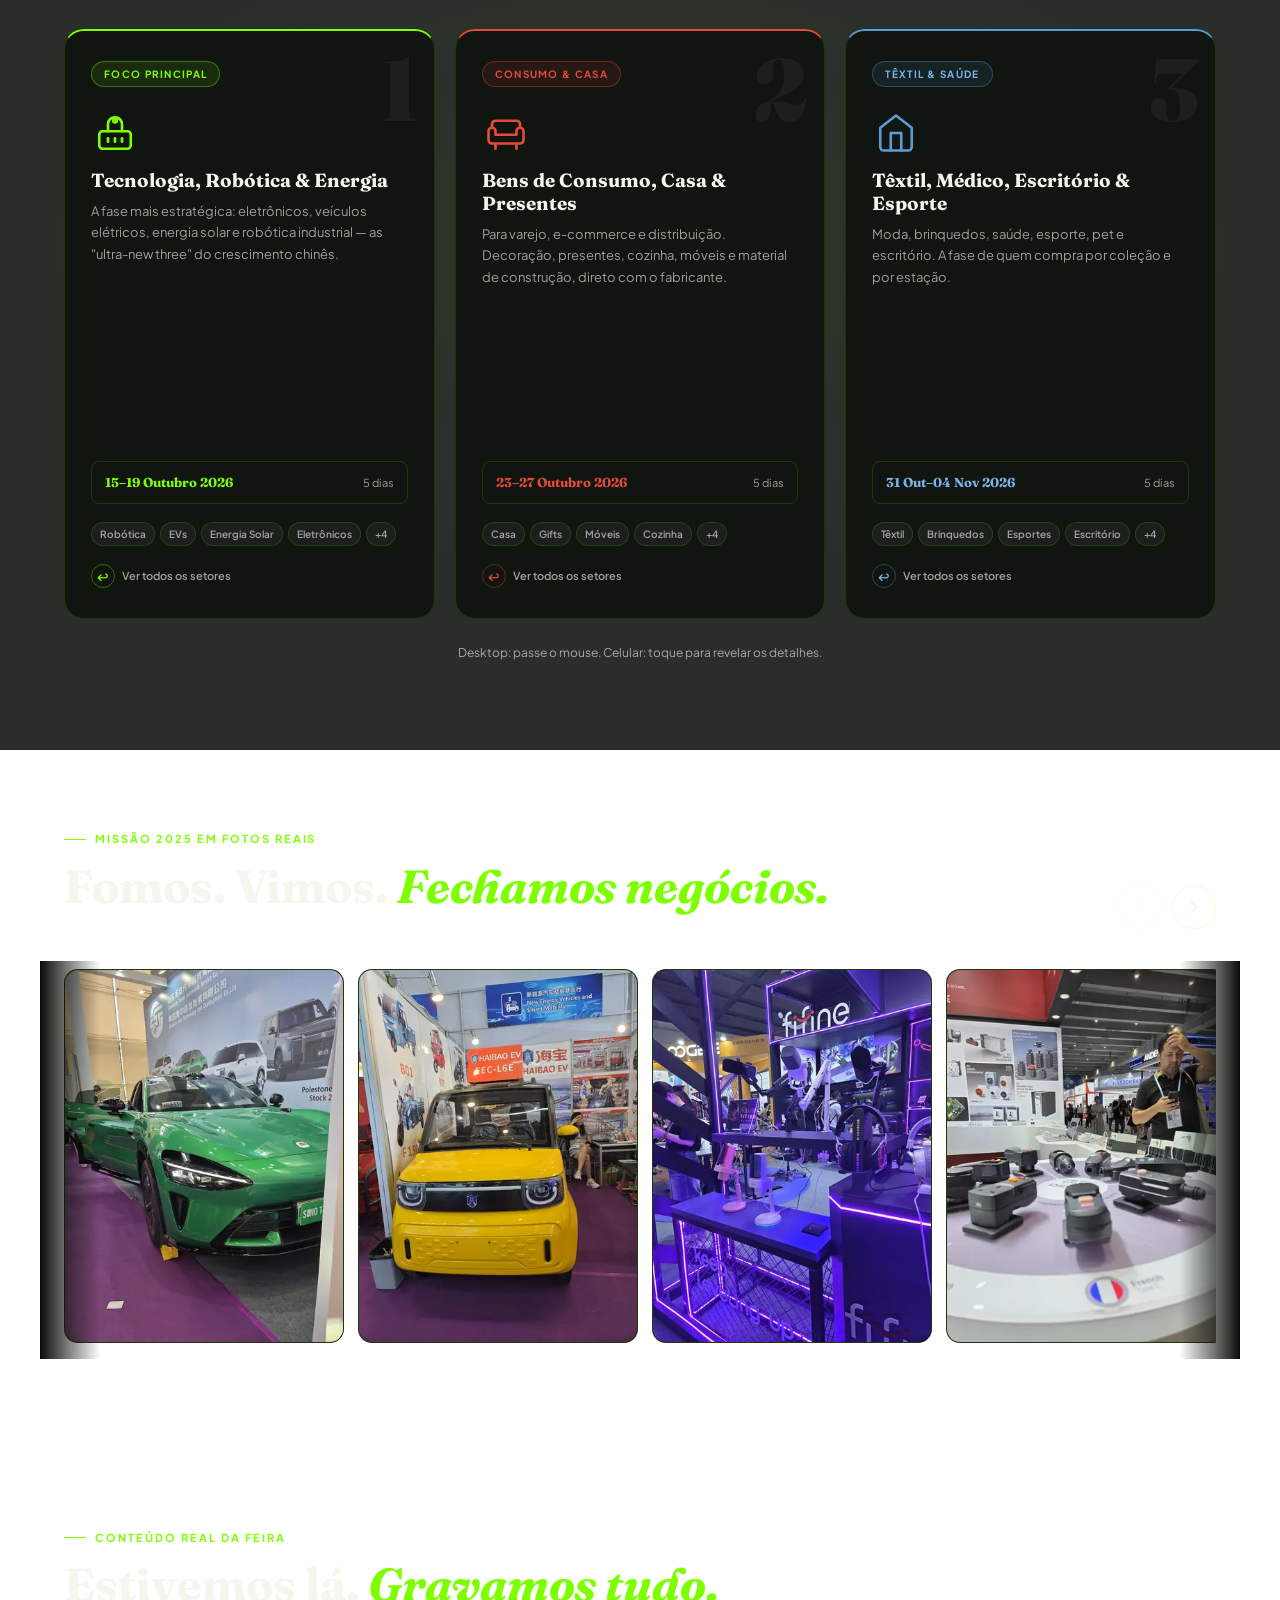
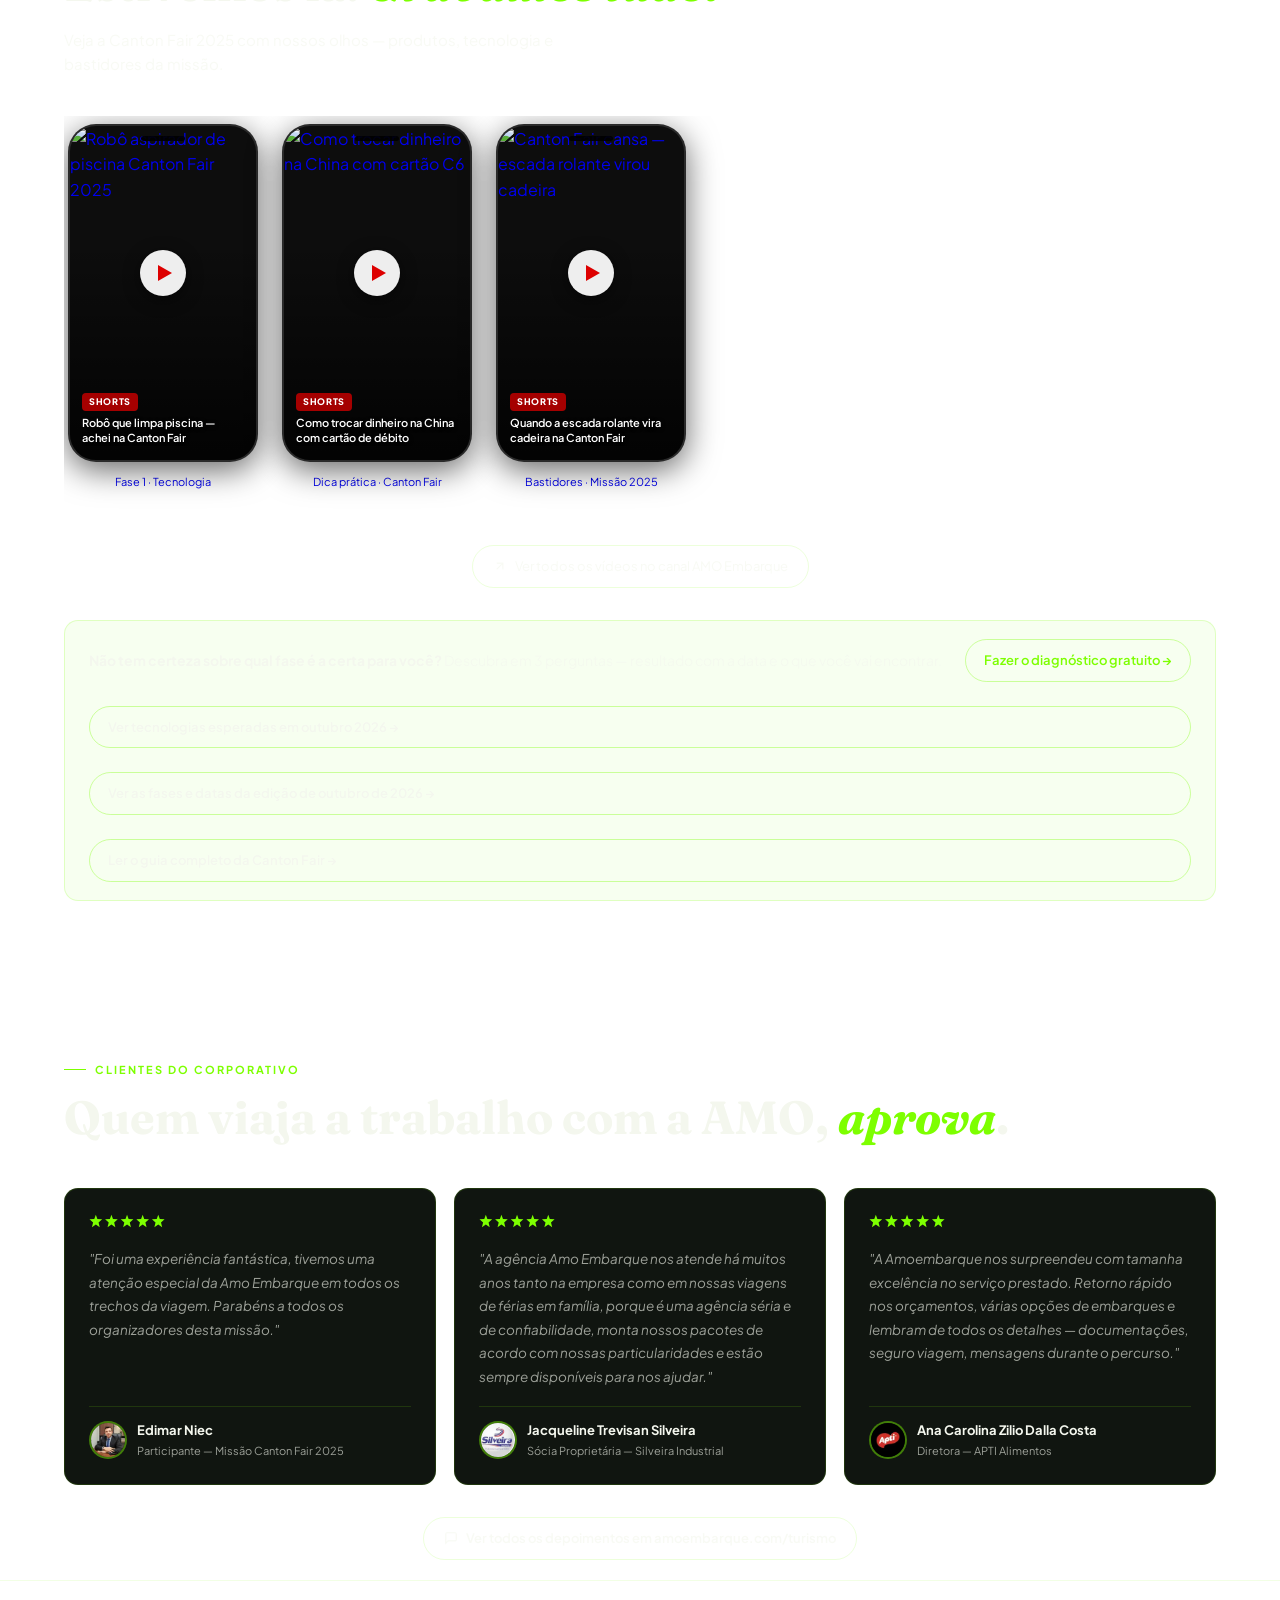
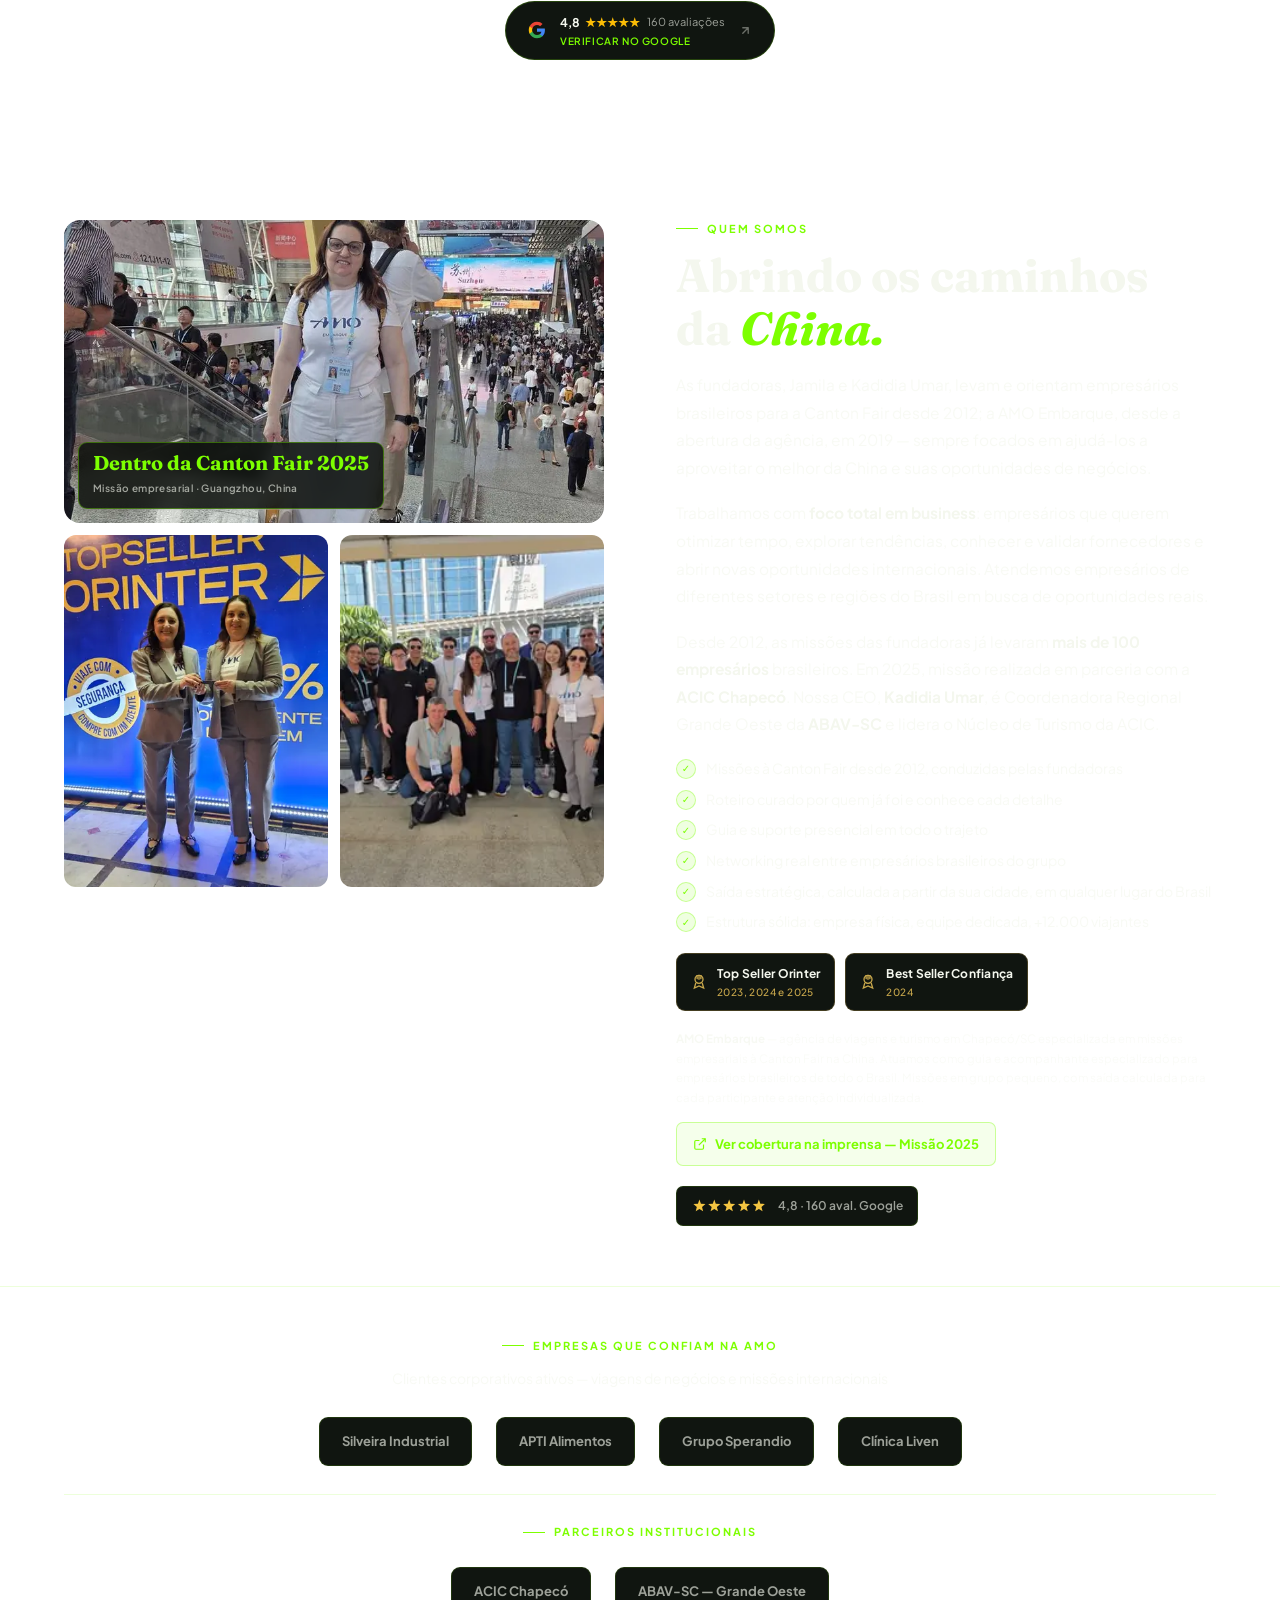
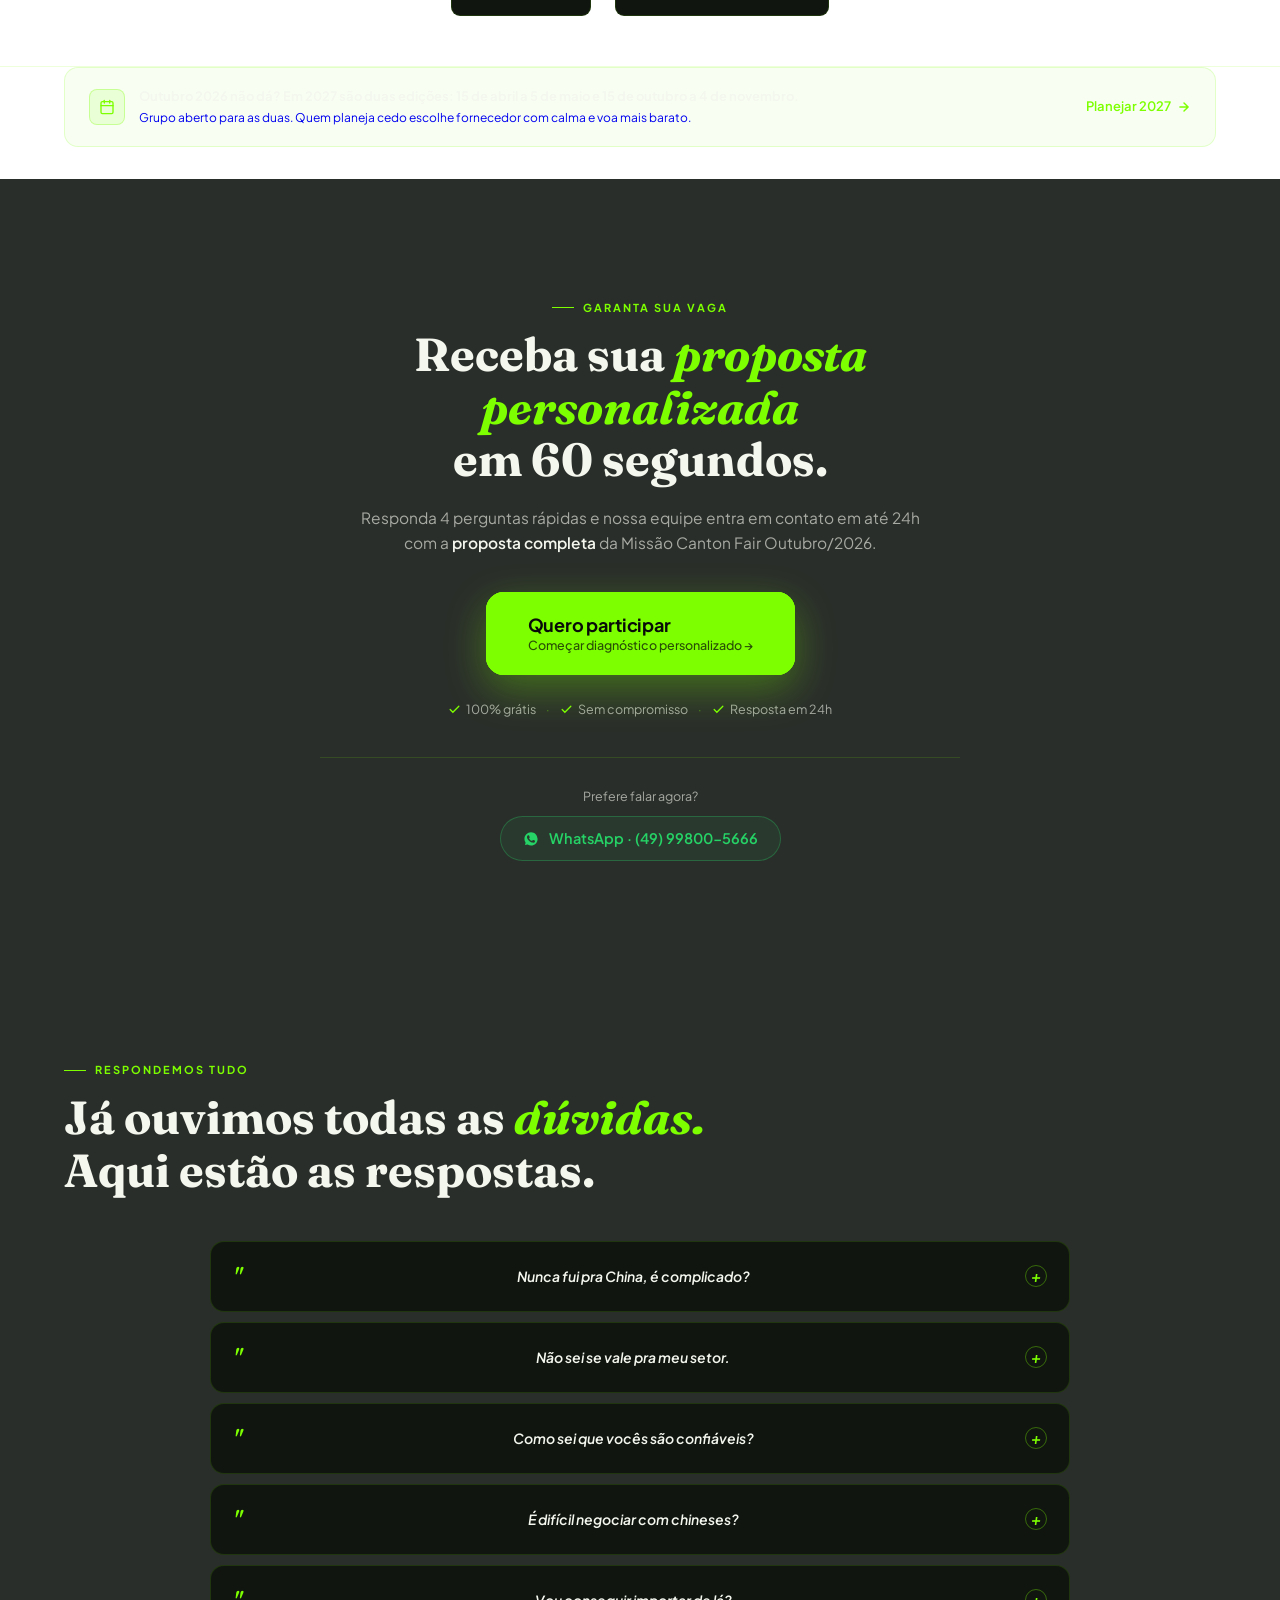
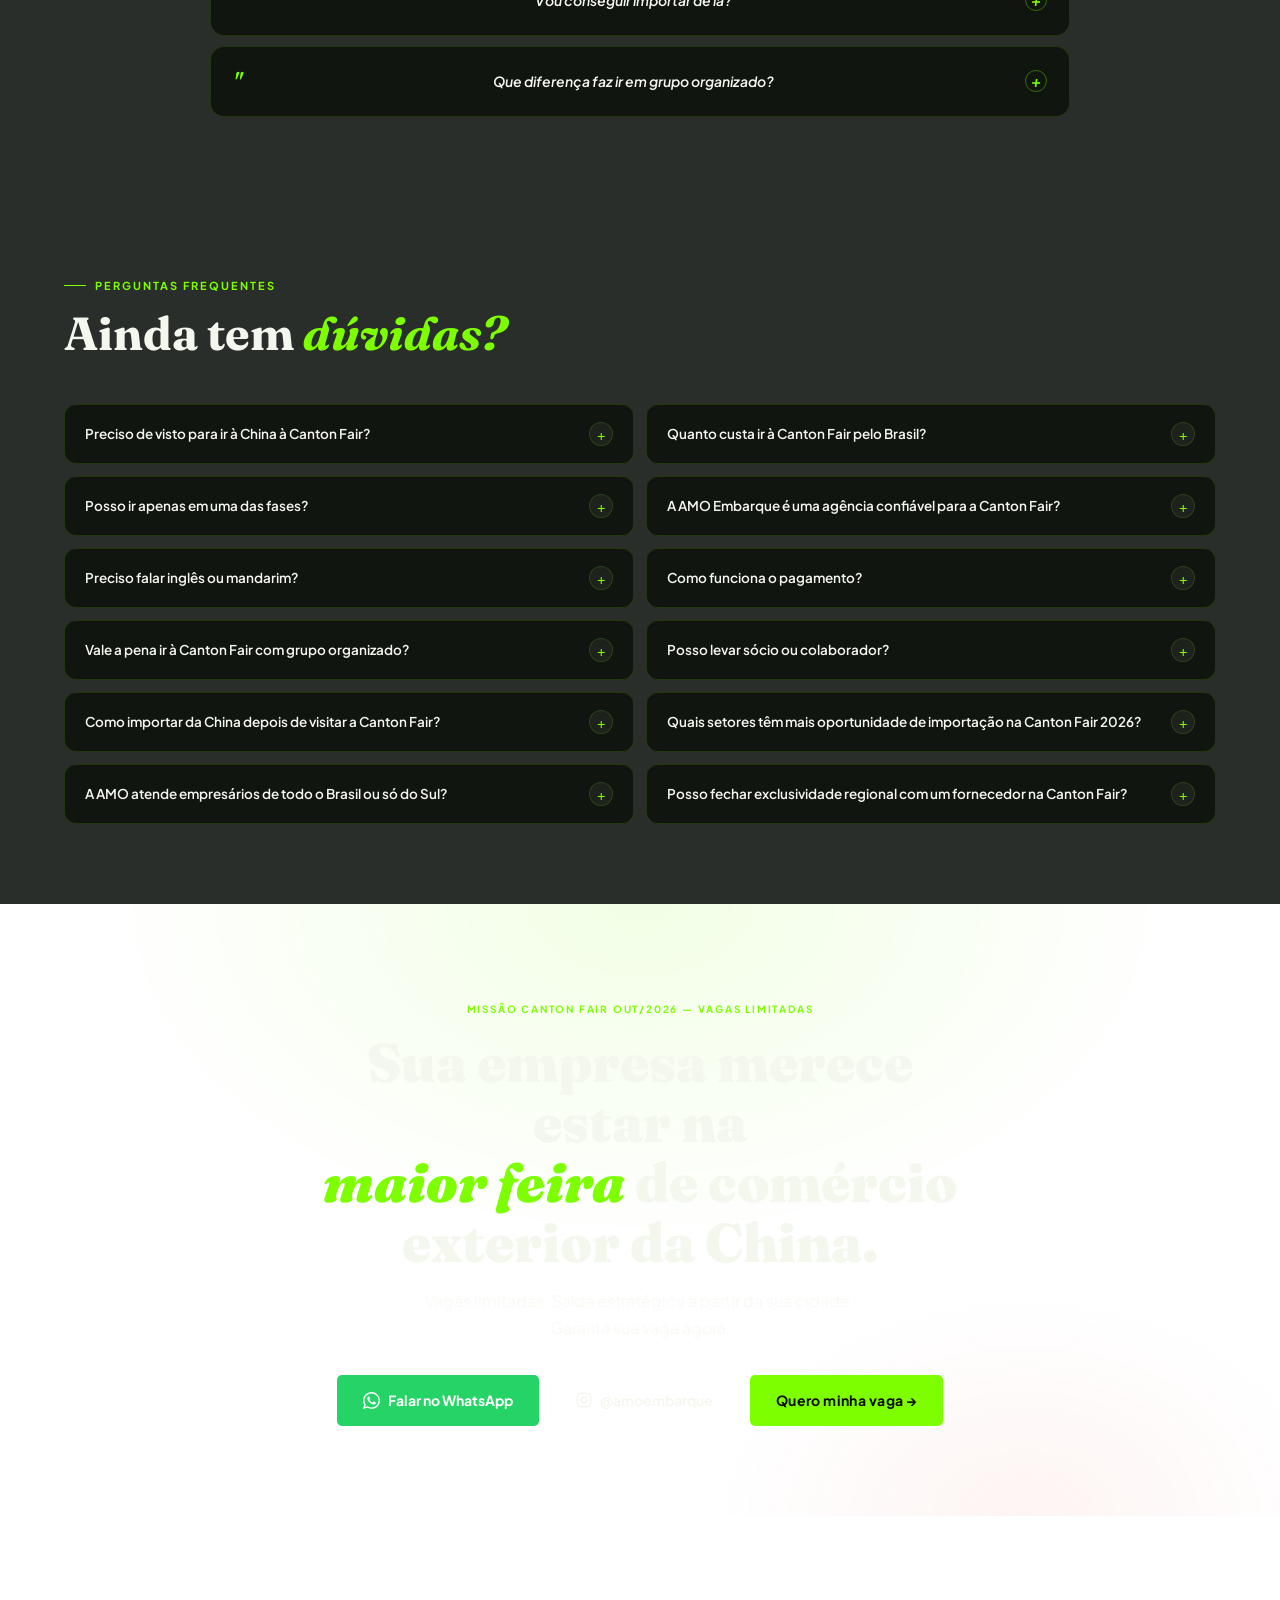
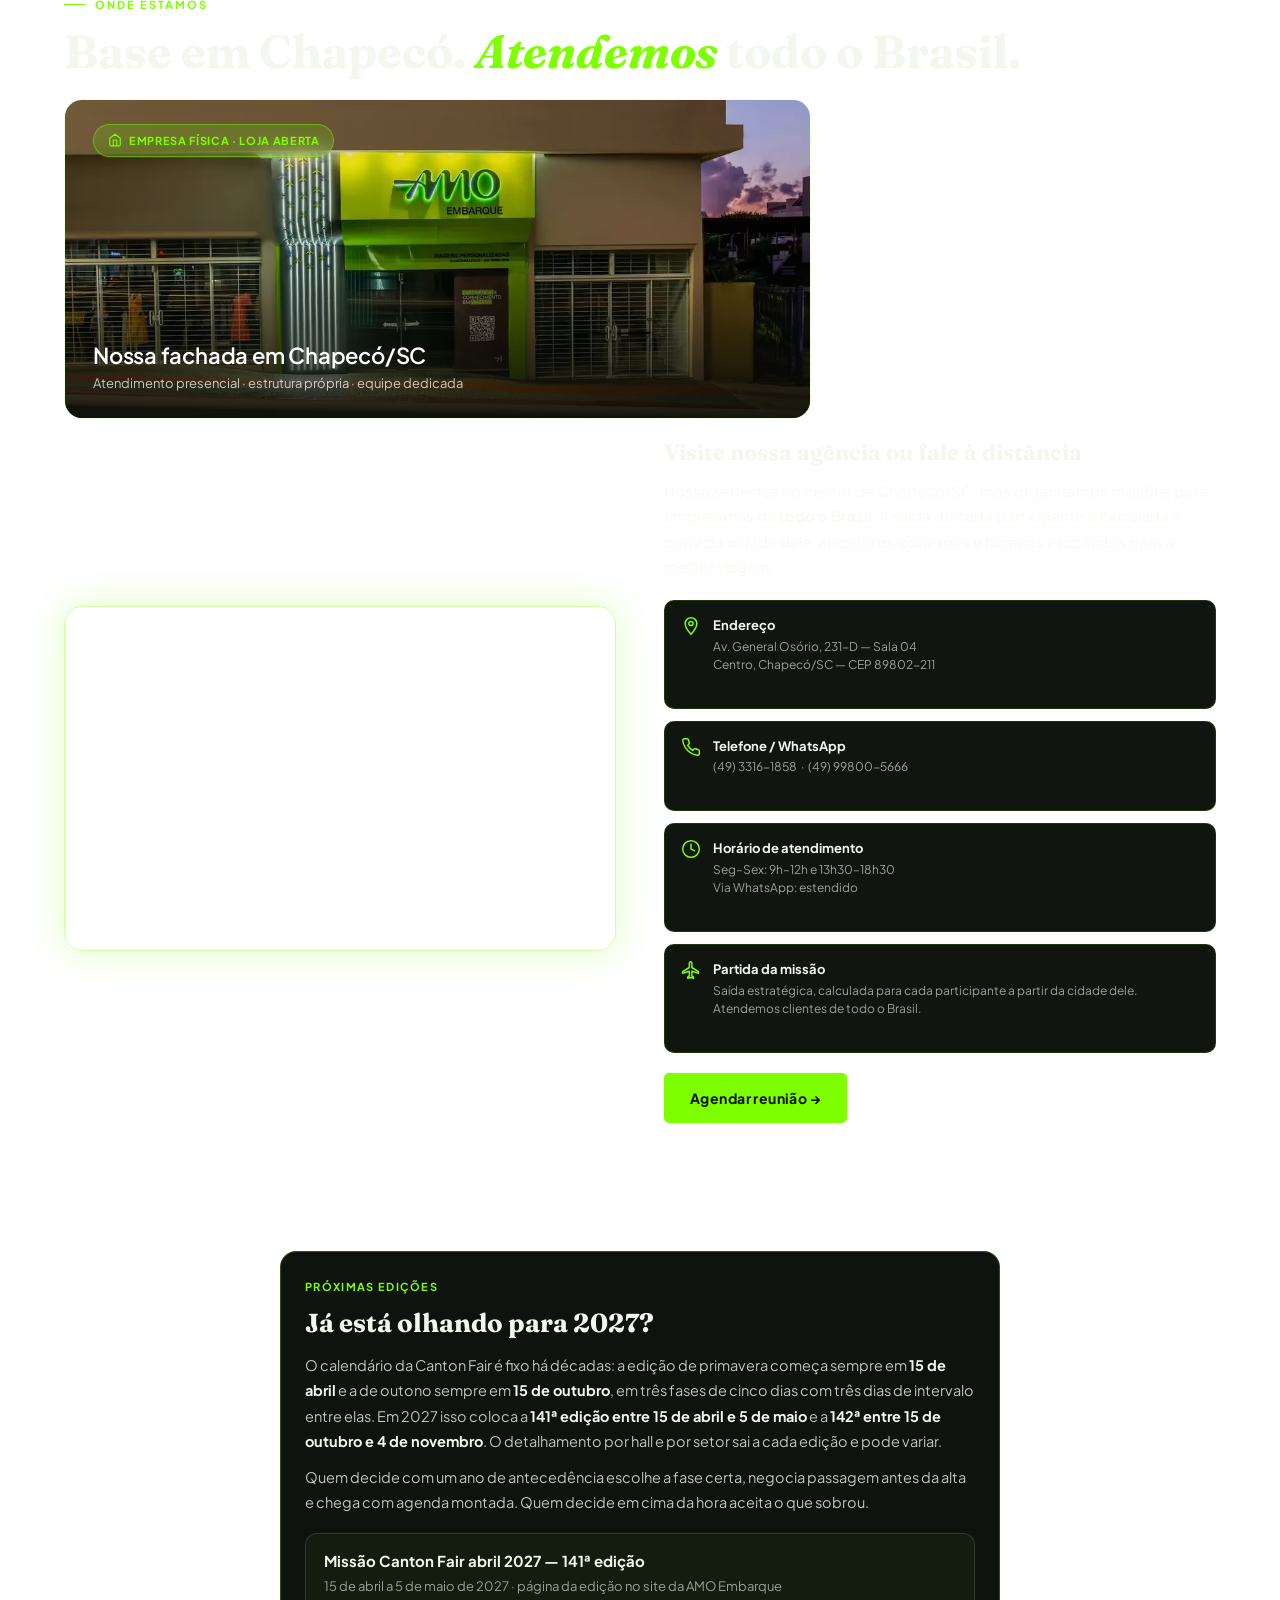
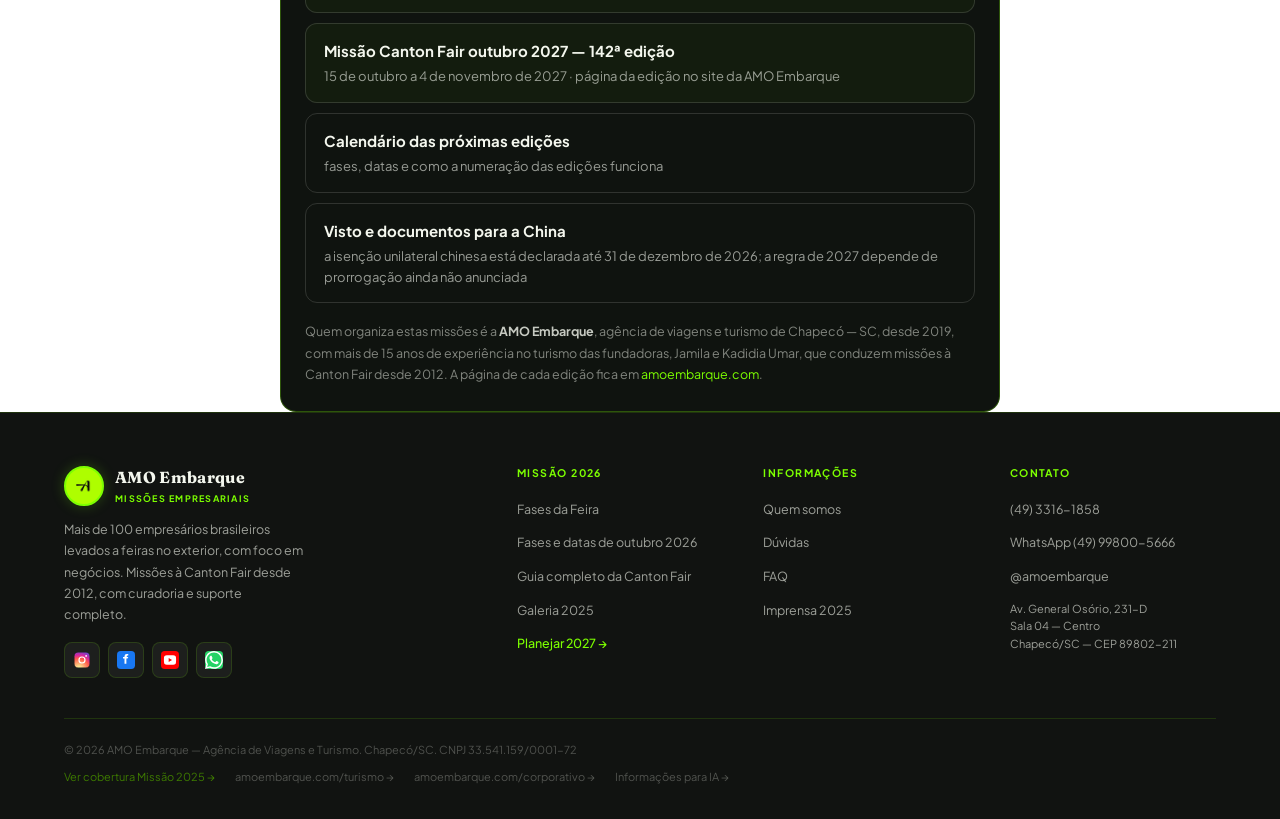
==== commit 39a2be64: "Rodape sem link de ligacao para o celular; uma linha so, WhatsApp (49) 99800-5666 Co-Authored-By: Cl" ====
--- a/index.html
+++ b/index.html
@@ -4149,8 +4149,7 @@
         <h5>Contato</h5>
         <ul>
           <li><a data-amo-cta="rodape-tel-fixo" href="tel:+554933161858">(49) 3316-1858</a></li>
-          <li><a data-amo-cta="rodape-tel-celular" href="tel:+5549998005666">(49) 99800-5666</a></li>
-          <li><a data-amo-cta="rodape-whatsapp-contato" href="https://wa.me/5549998005666" target="_blank" rel="noopener noreferrer">WhatsApp</a></li>
+          <li><a data-amo-cta="rodape-whatsapp-contato" href="https://wa.me/5549998005666" target="_blank" rel="noopener noreferrer">WhatsApp (49) 99800-5666</a></li>
           <li><a href="https://www.instagram.com/amoembarque/" target="_blank" rel="noopener noreferrer">@amoembarque</a></li>
         </ul>
         <p style="font-size:11px;color:var(--wd);margin-top:12px;line-height:1.6">
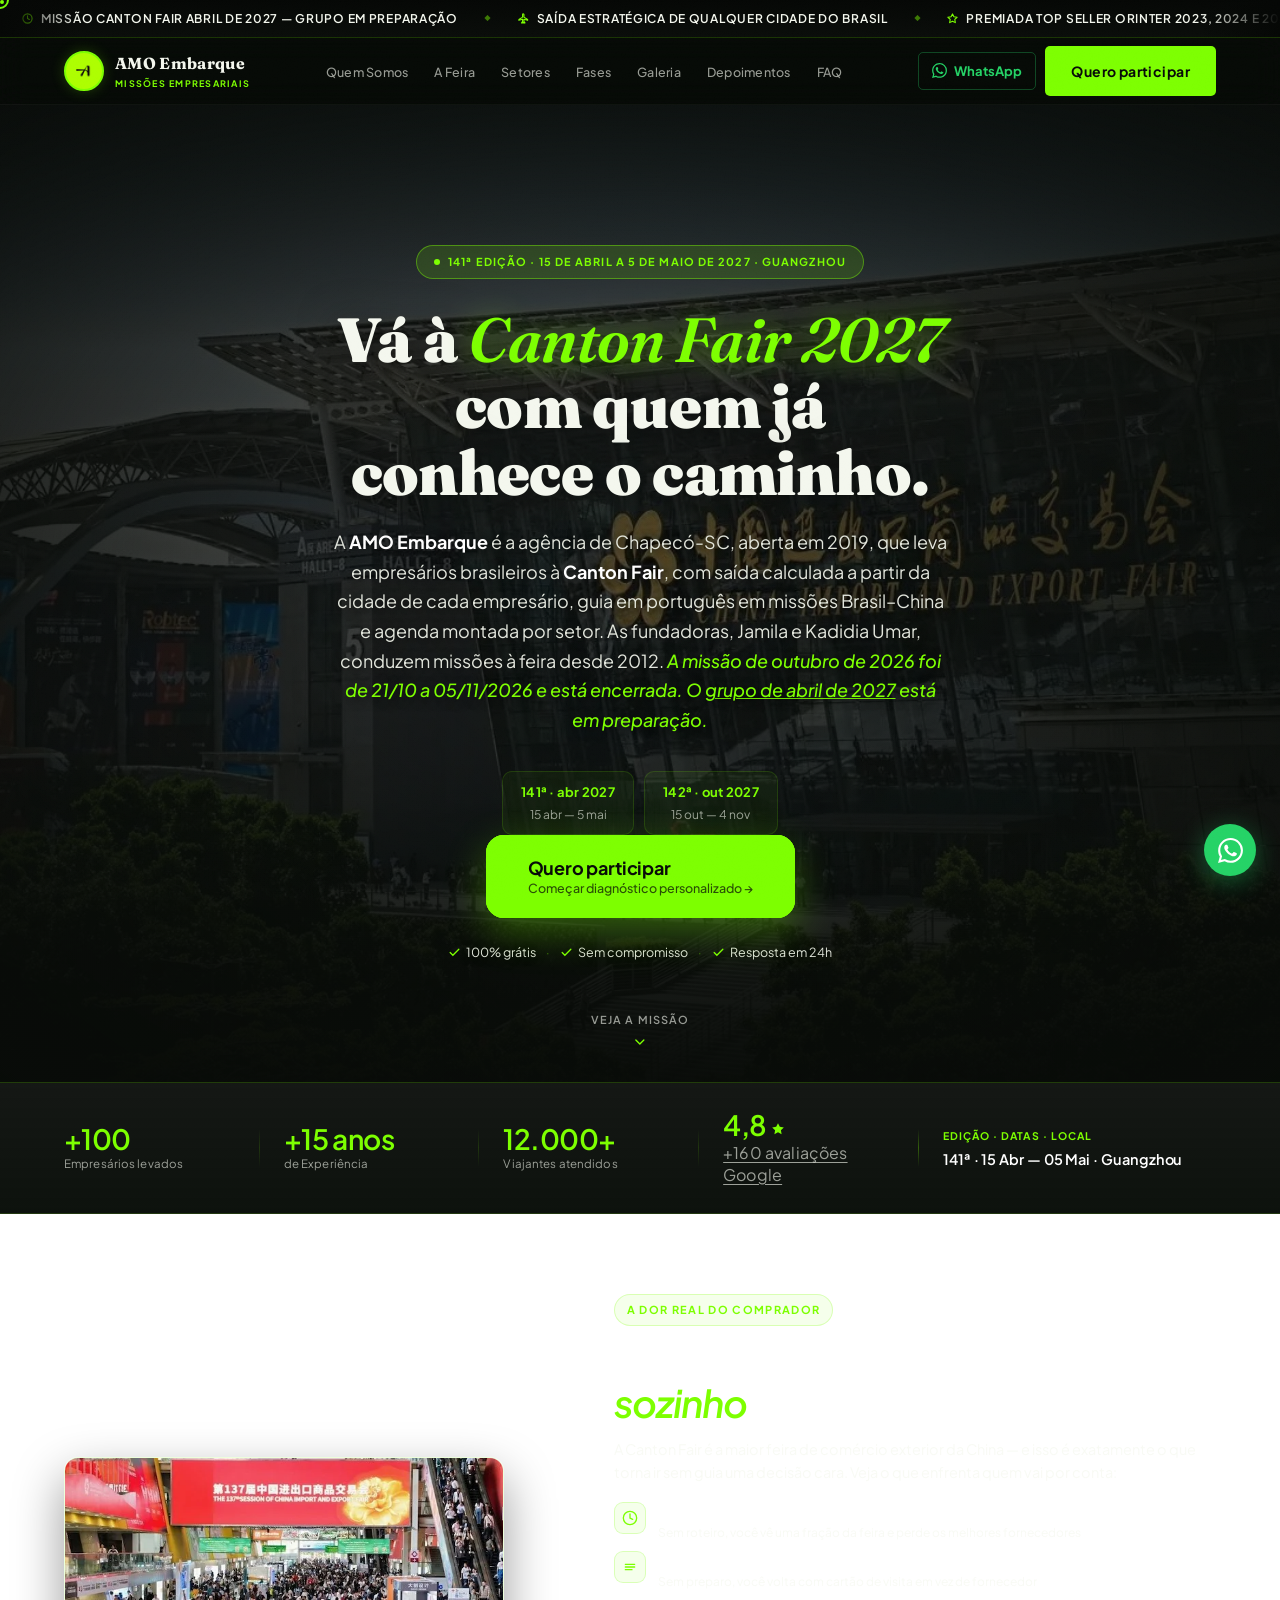
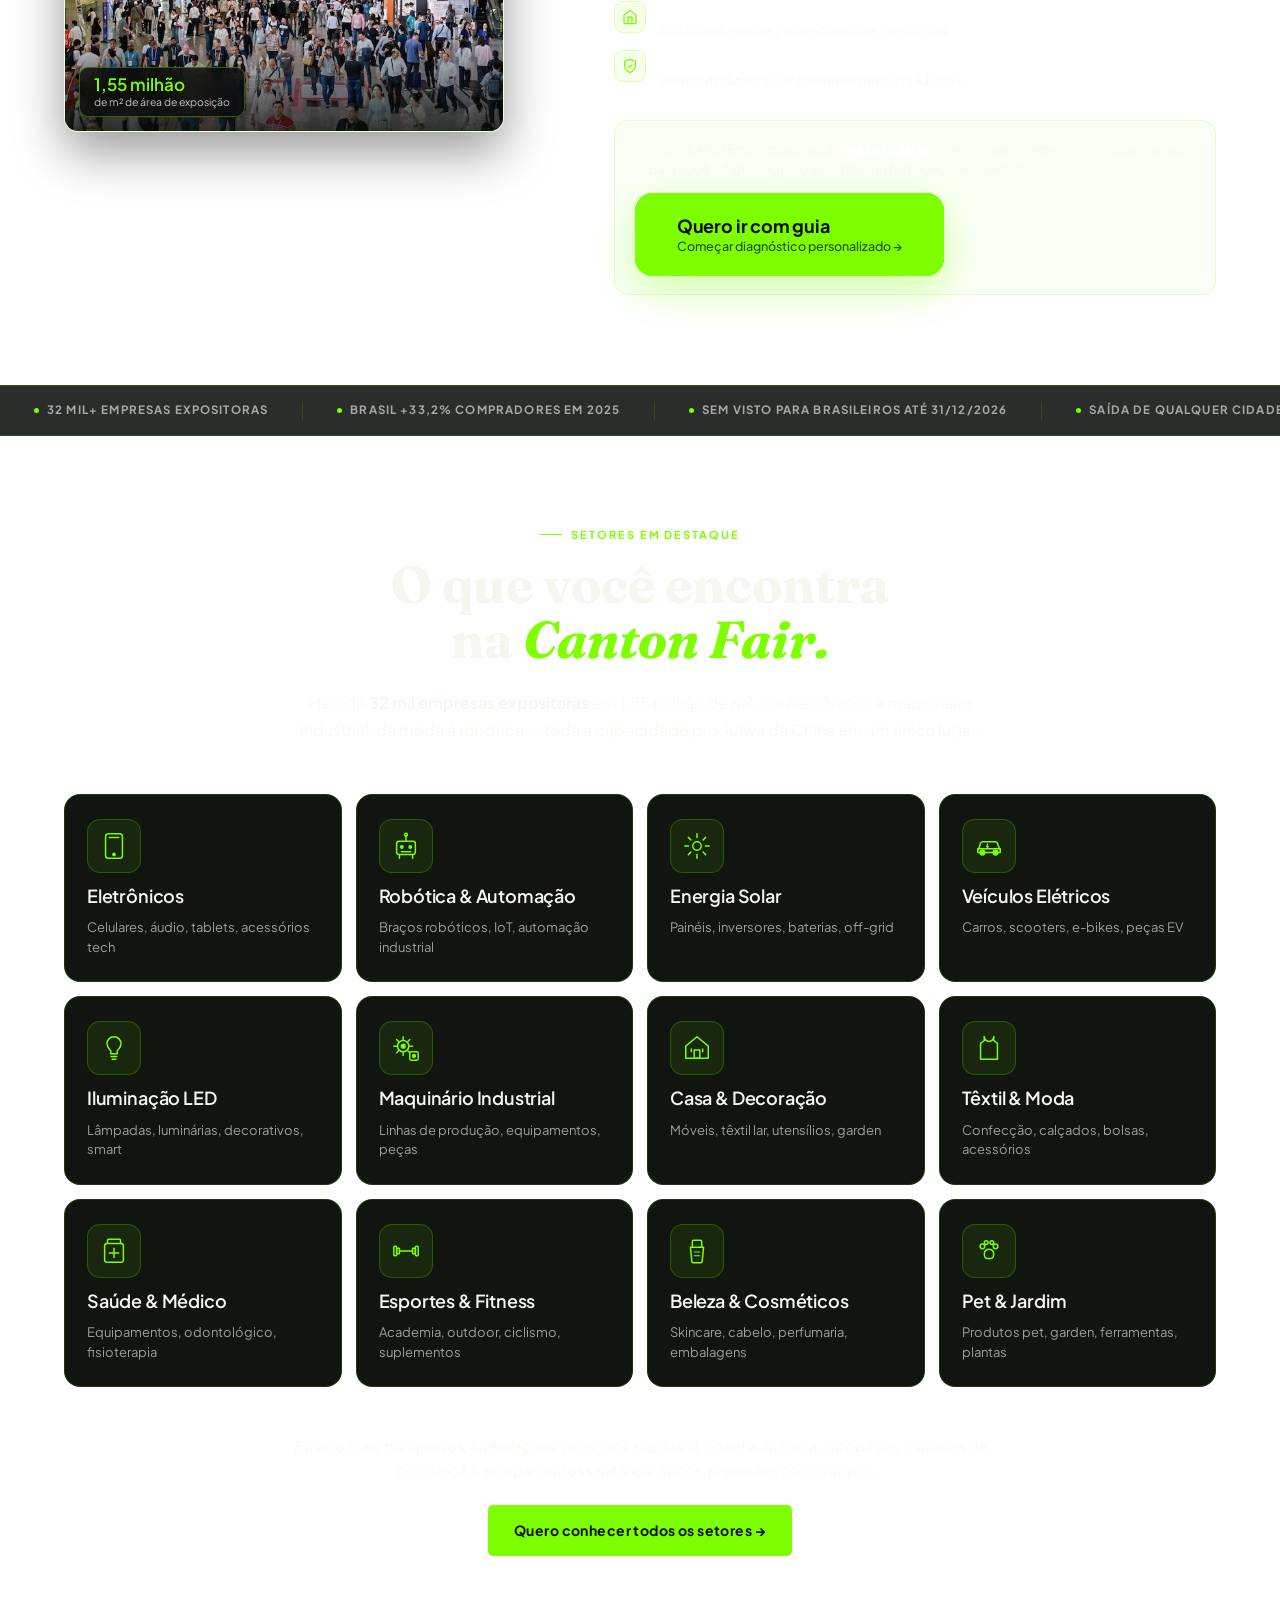
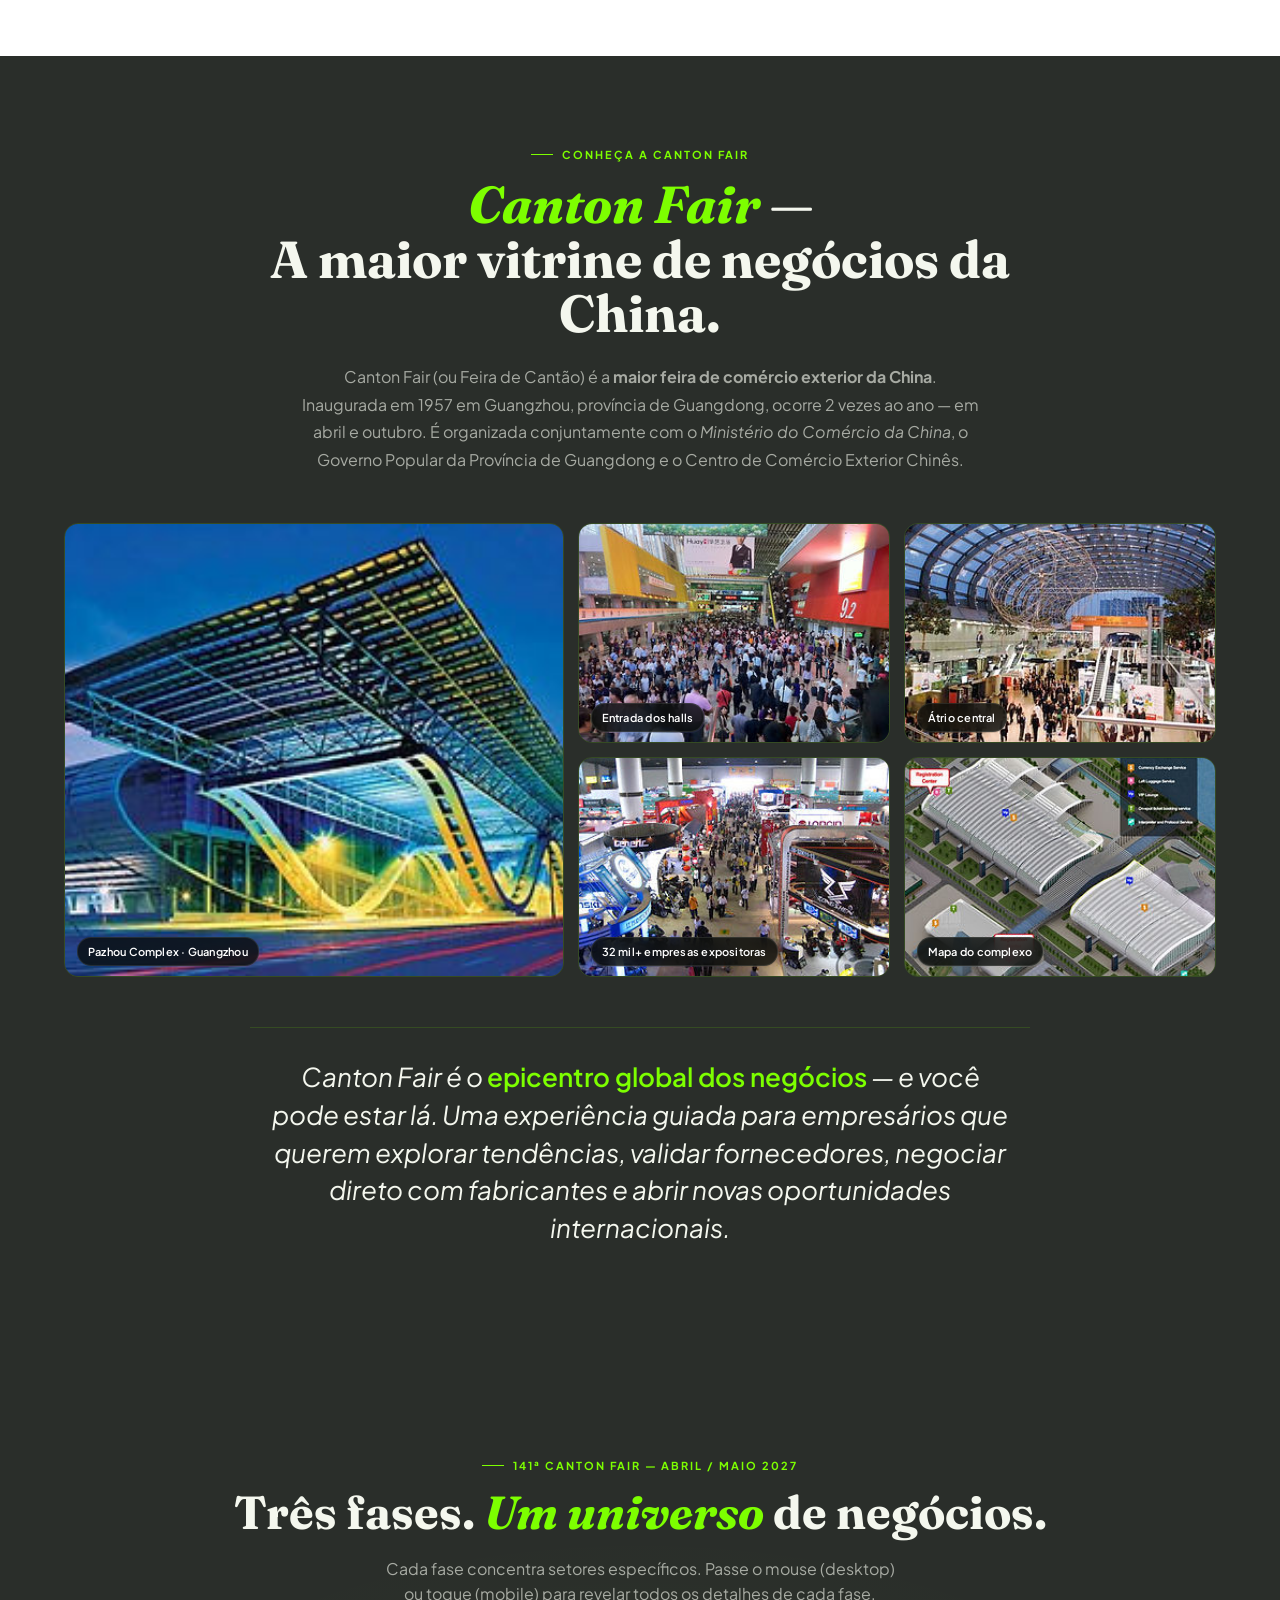
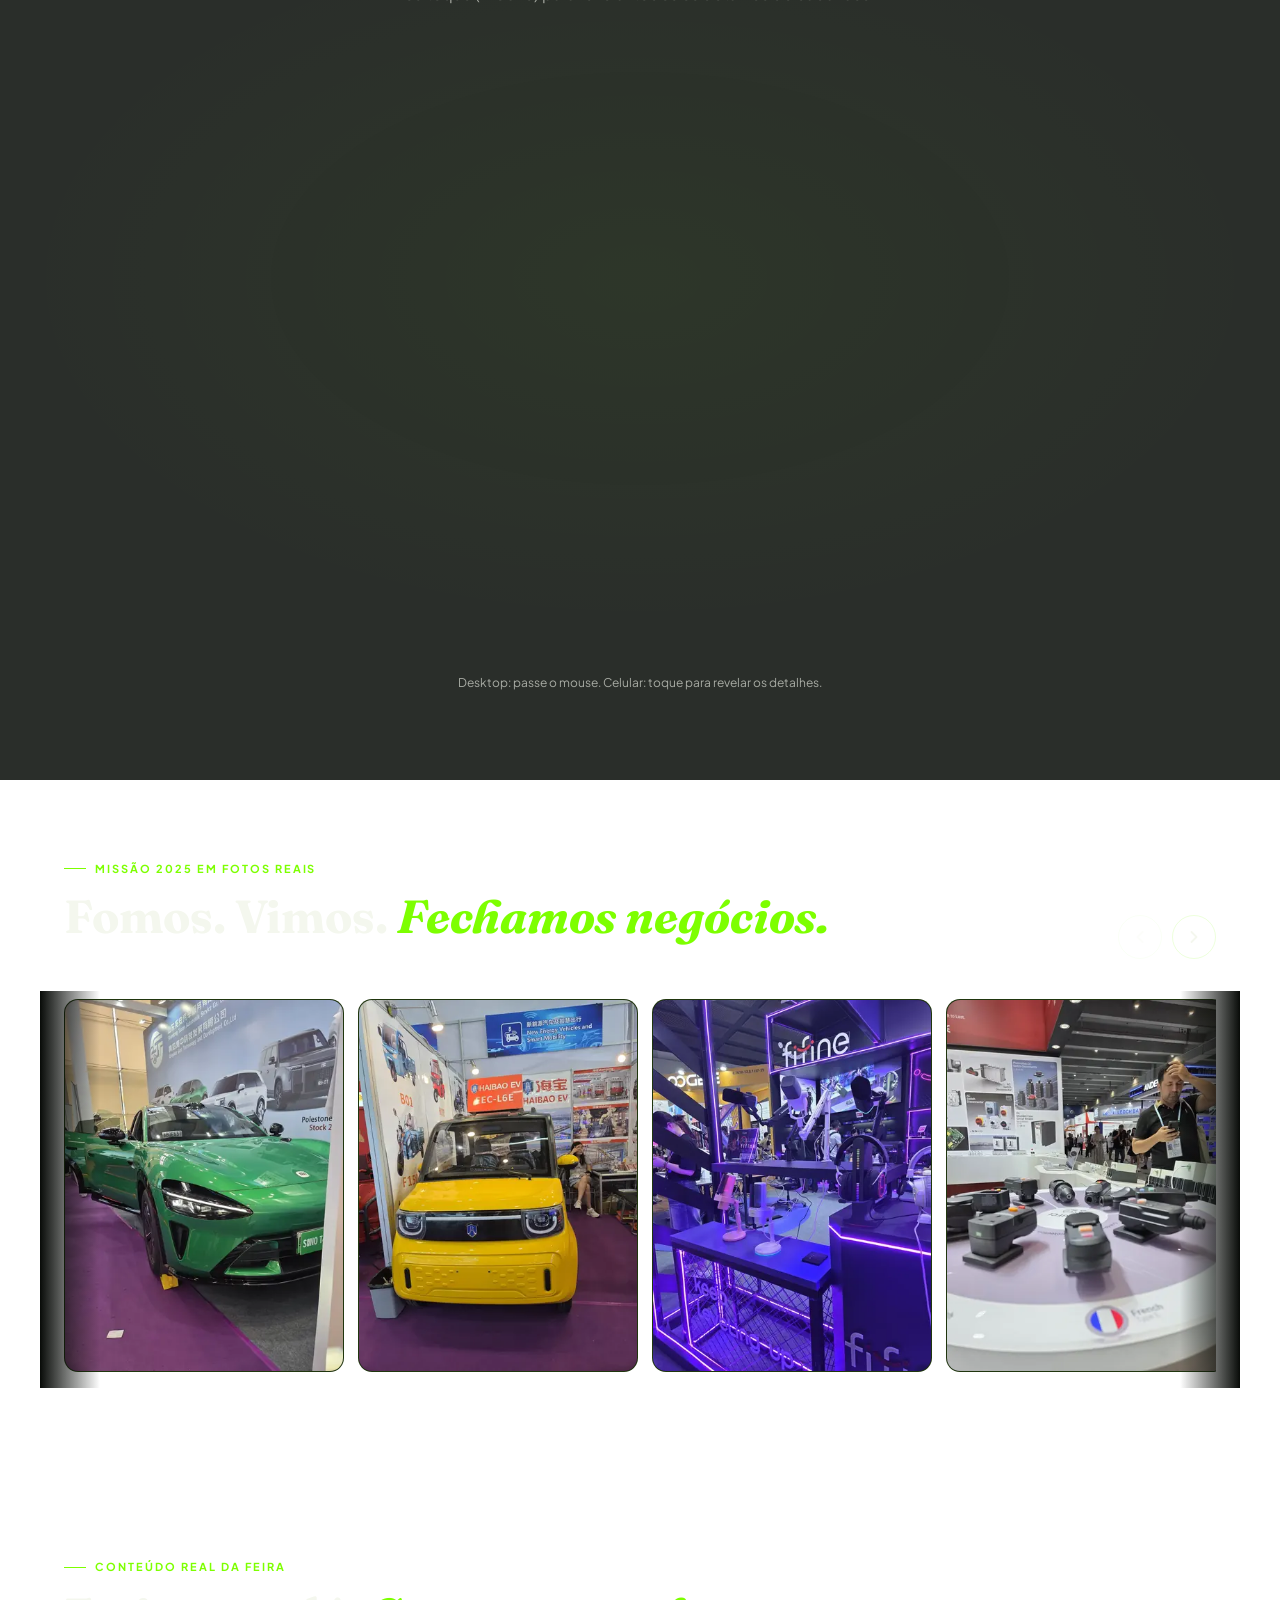
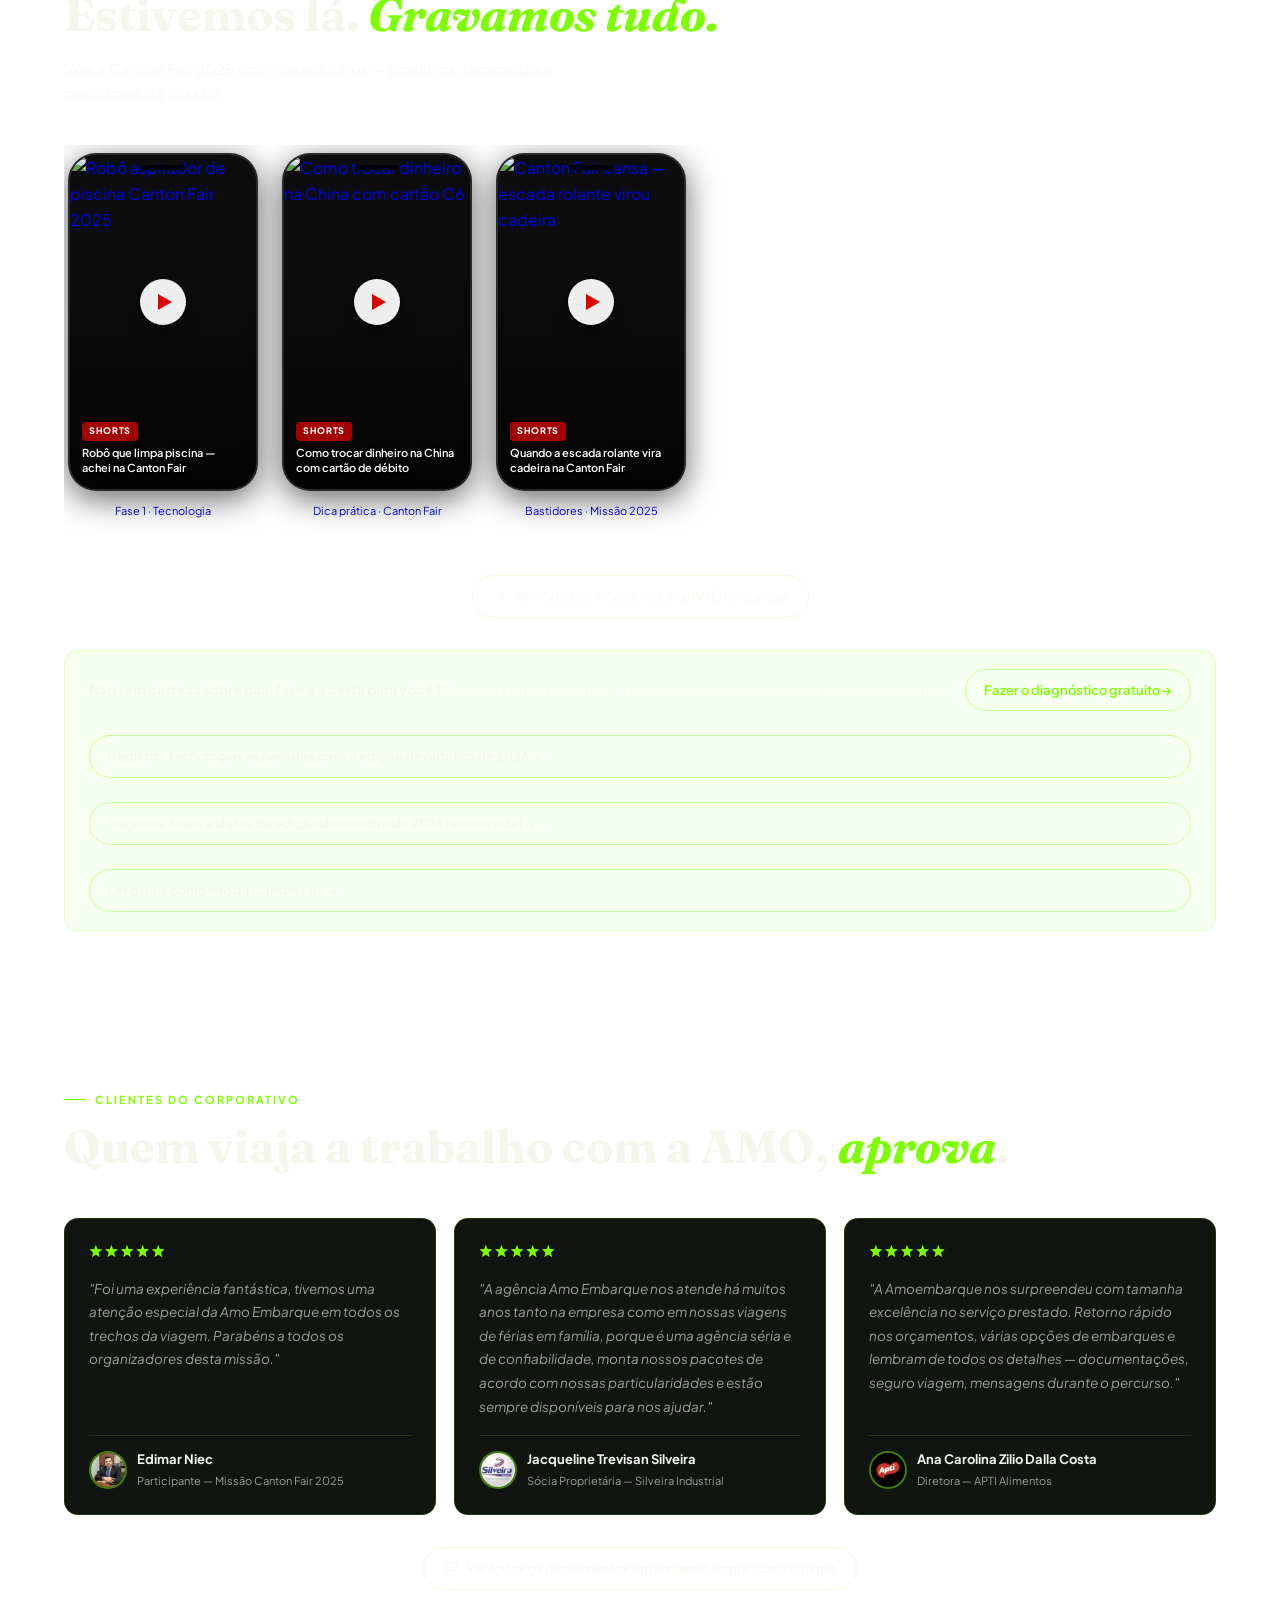
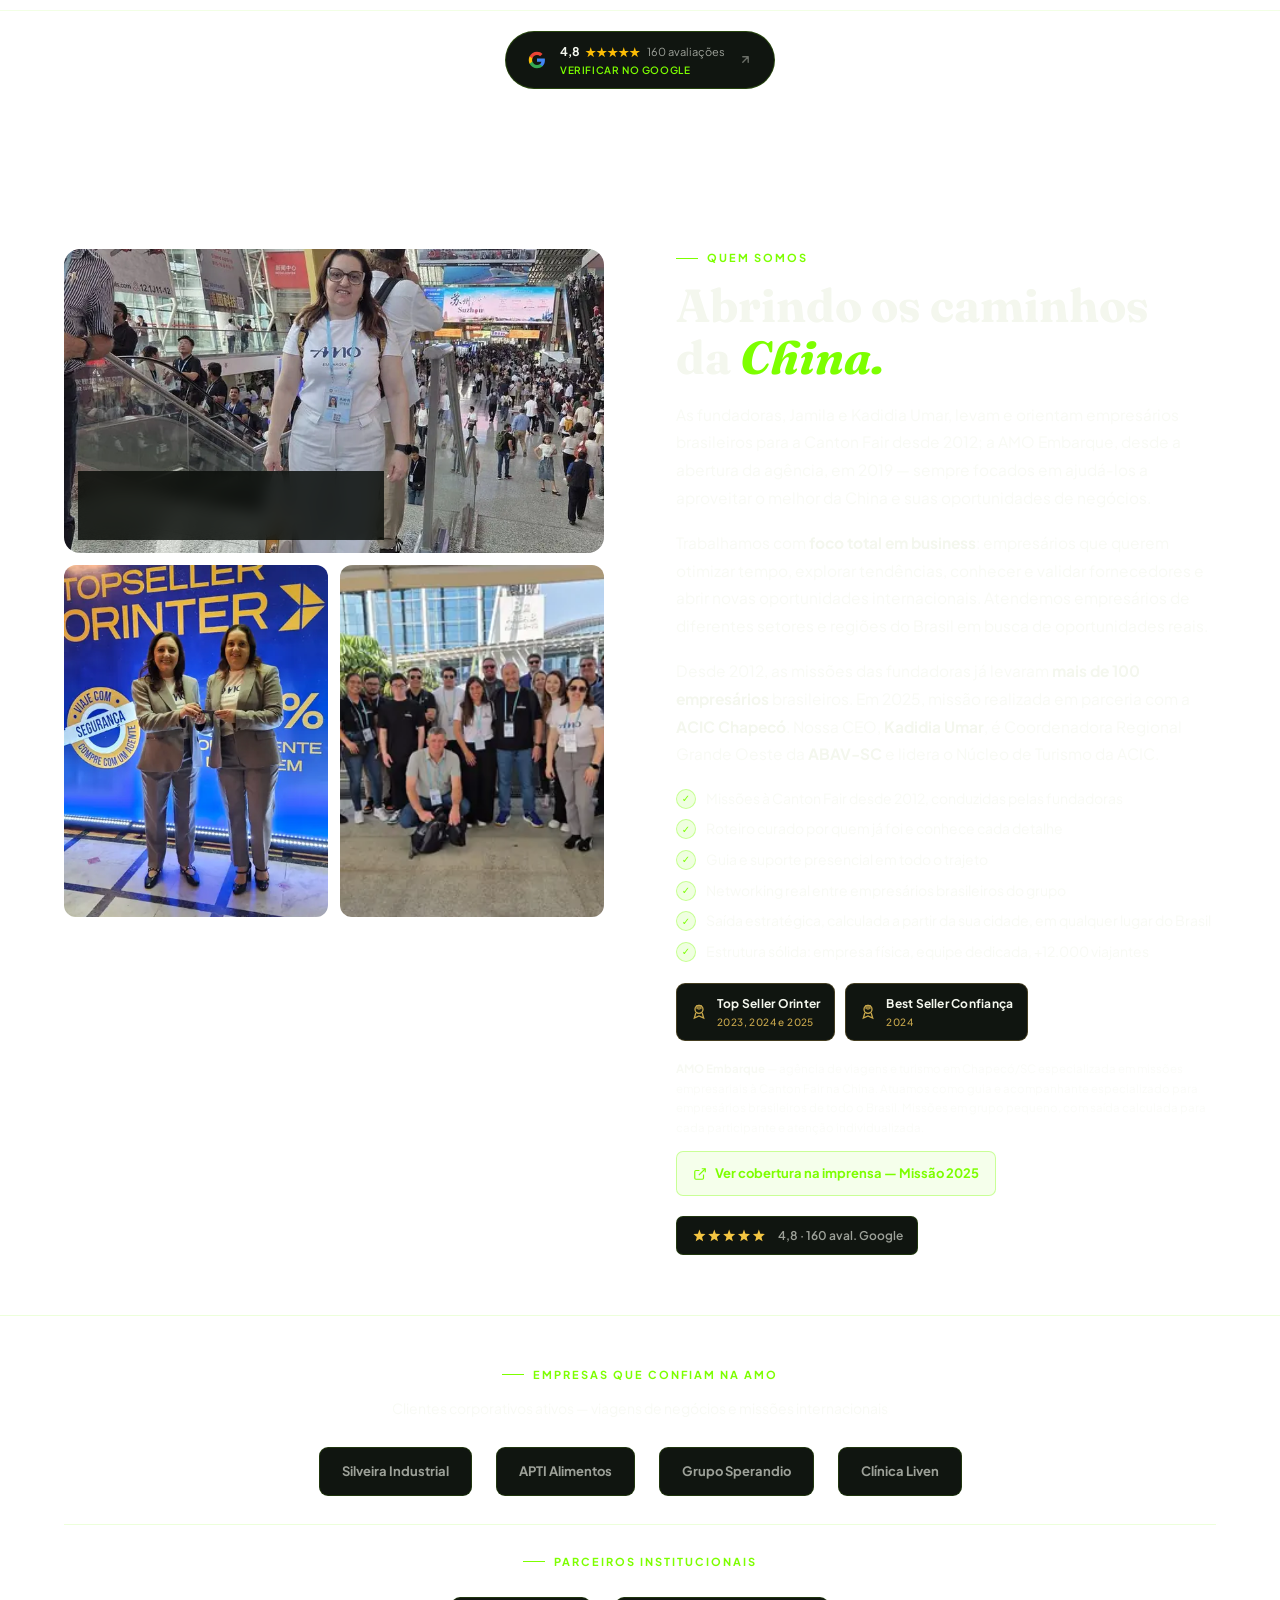
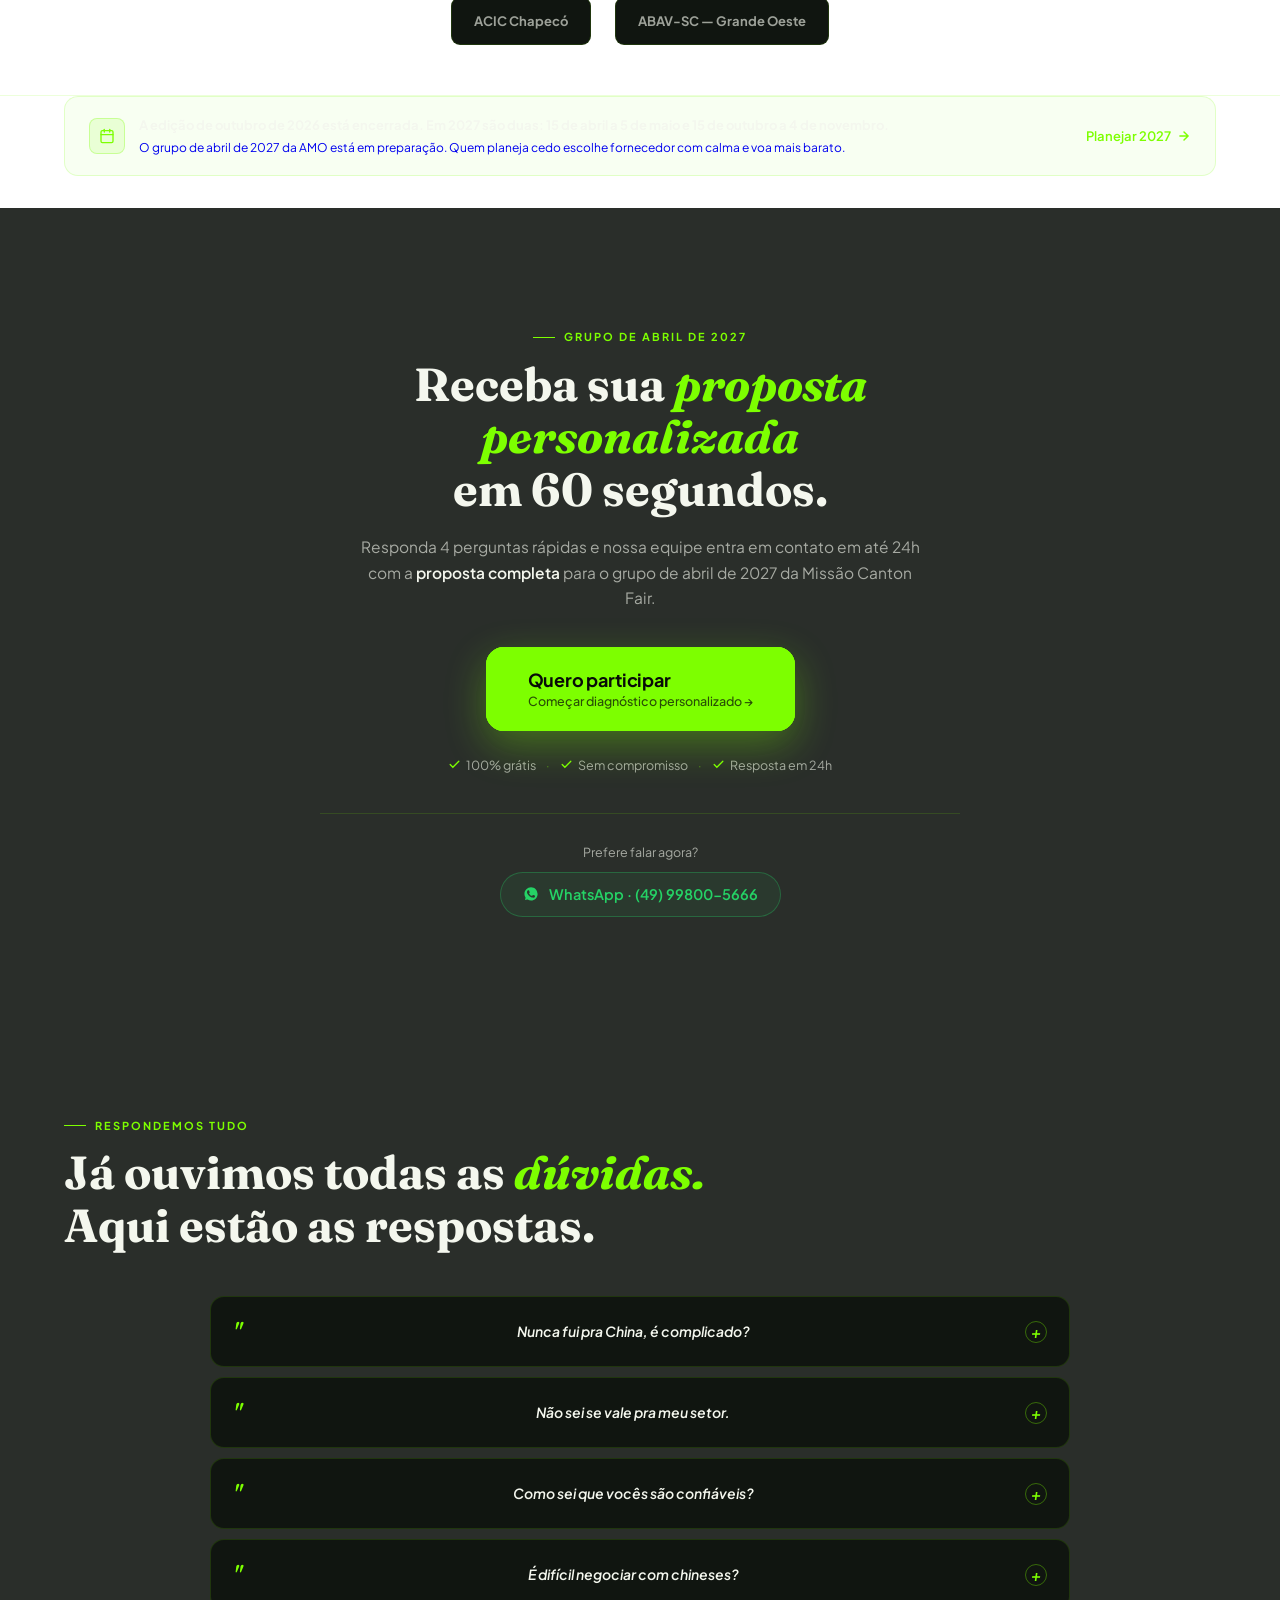
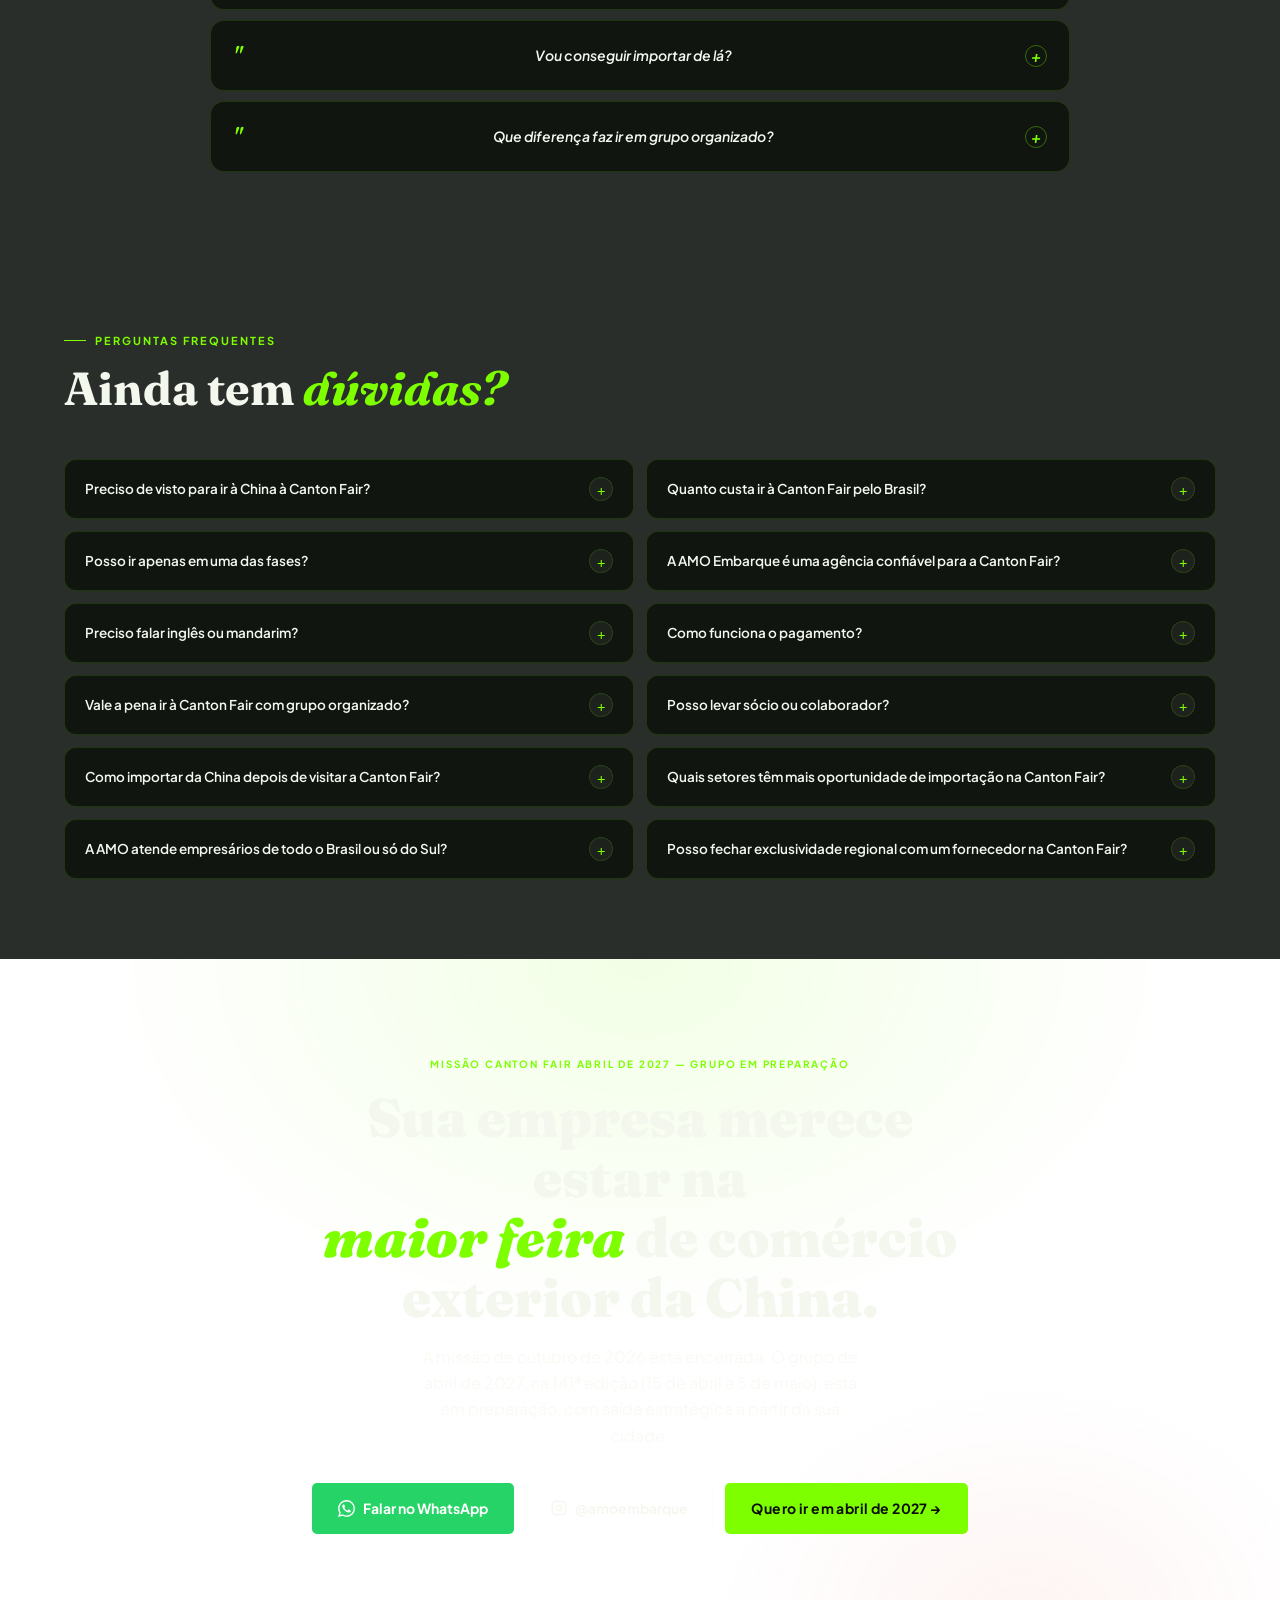
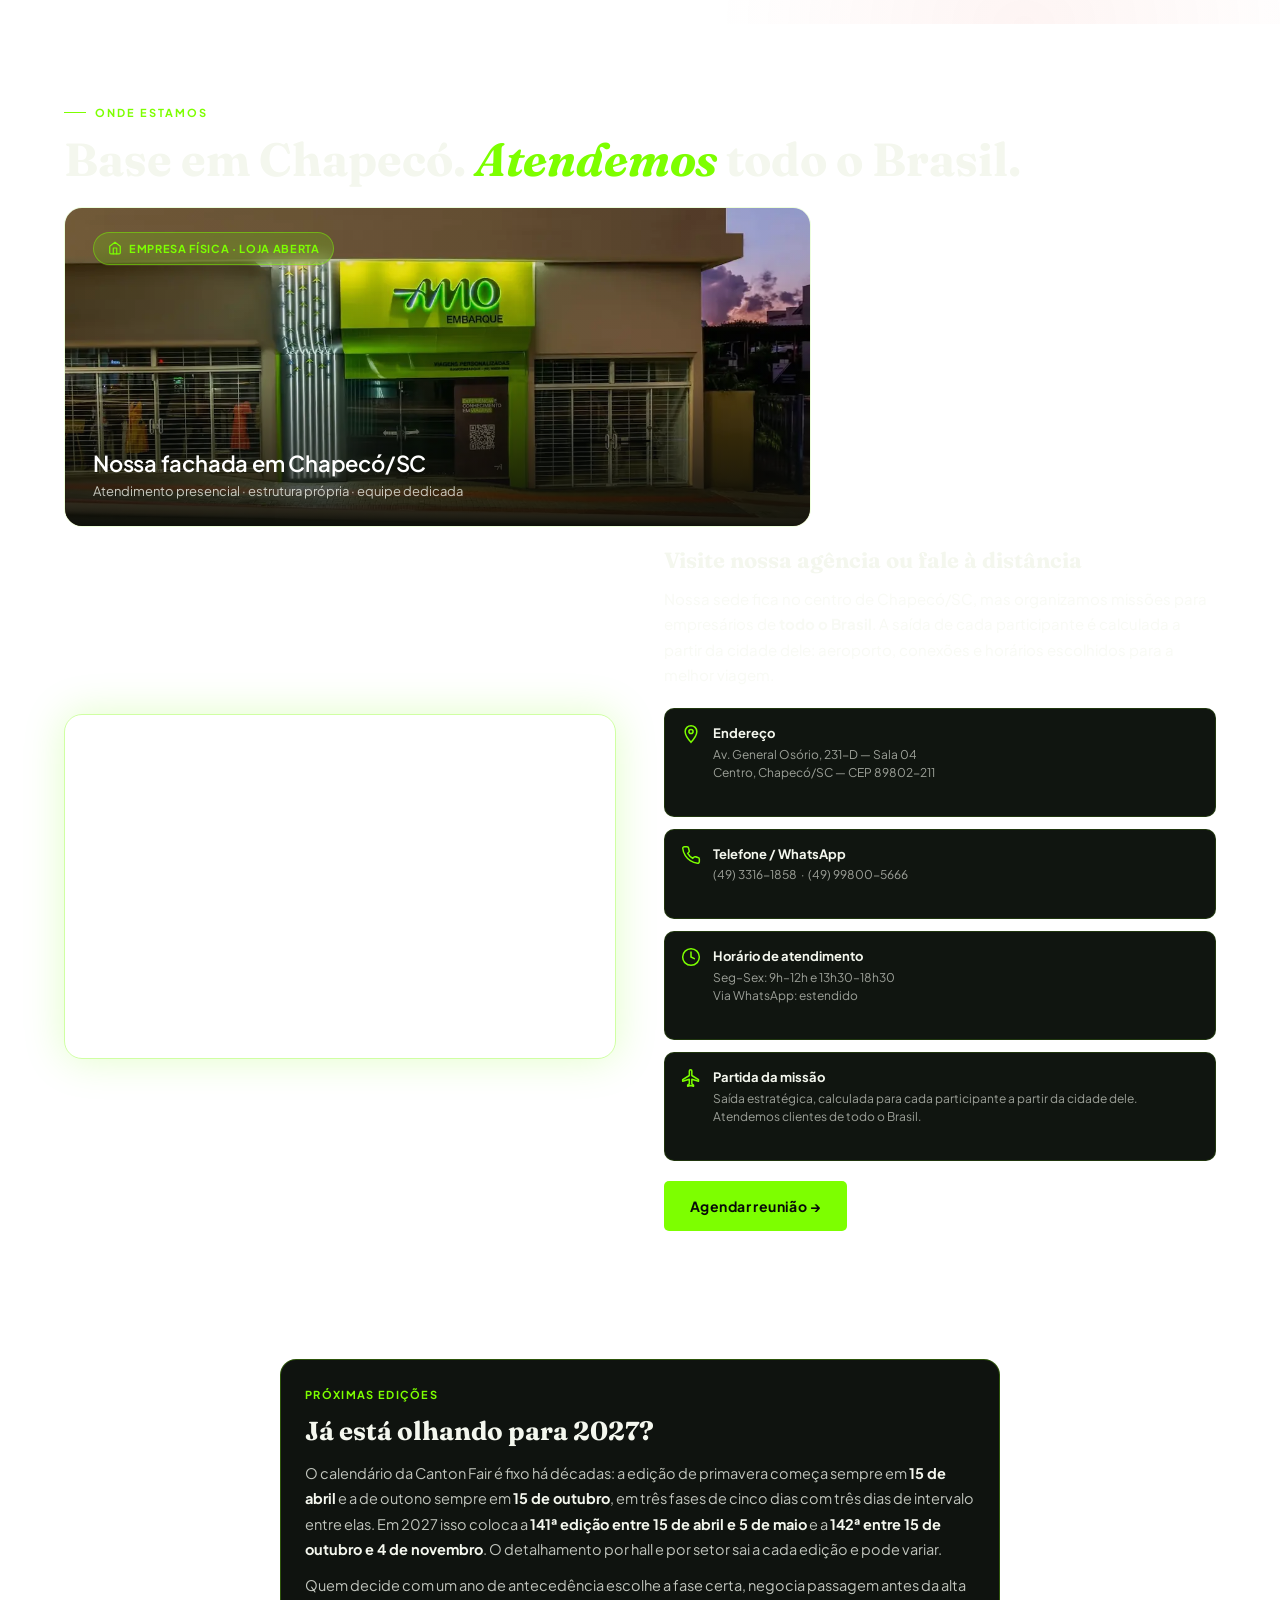
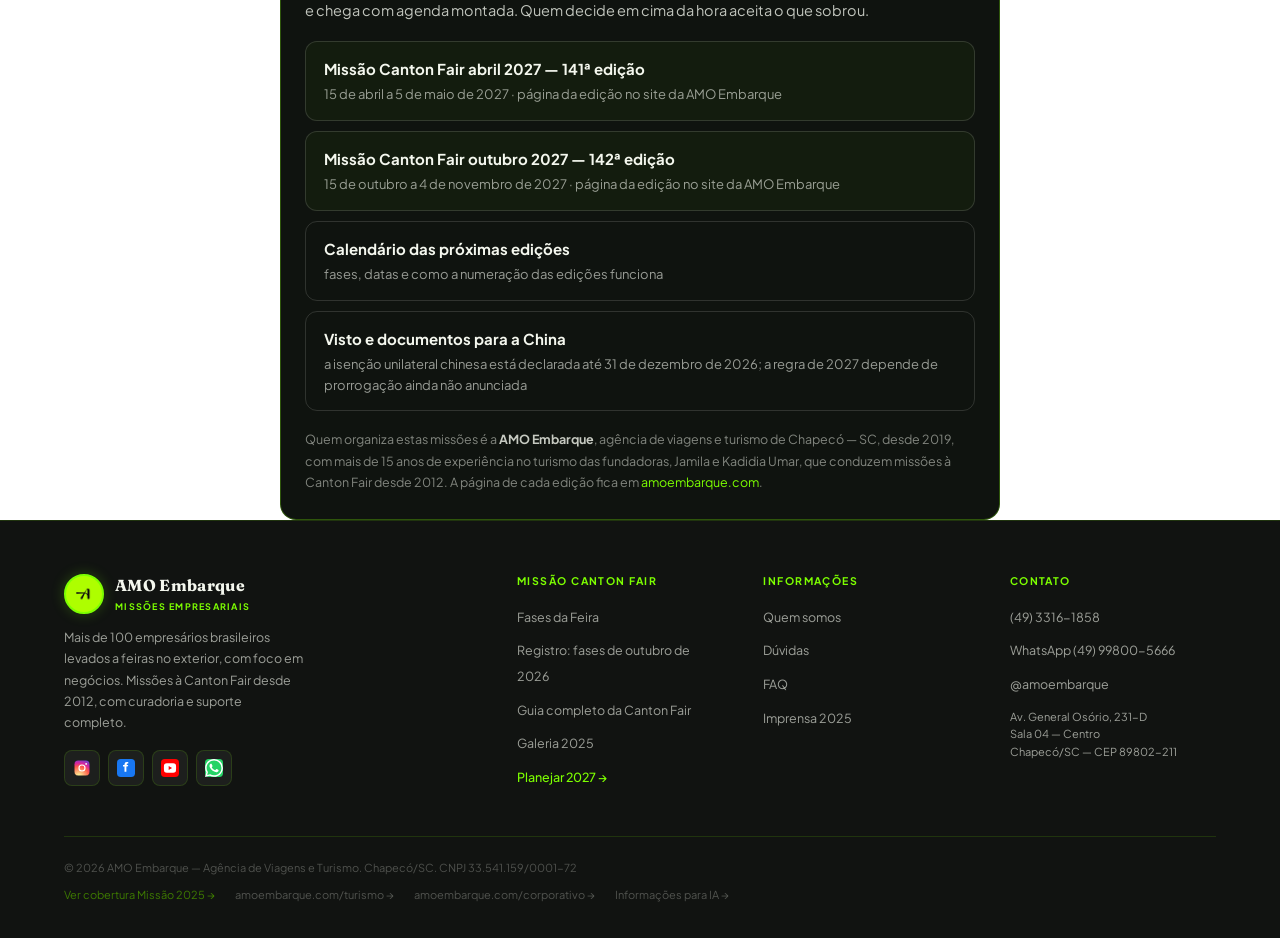
==== commit dae54f8c: "Missao de outubro de 2026 tratada como encerrada no microsite; home vende o grupo de abril de 2027 F" ====
--- a/index.html
+++ b/index.html
@@ -48,9 +48,9 @@
 <meta name="viewport" content="width=device-width, initial-scale=1.0">
 
 <!-- ══ PRIMARY SEO ══ -->
-<title>AMO Embarque — Missão Canton Fair 2026 | Viagem Empresarial à China com Guia</title>
-<meta name="description" content="Missão empresarial à Canton Fair outubro 2026 em Guangzhou, China. +15 anos de experiência, +100 empresários levados, parceria ACIC Chapecó. Hotel e roteiro inclusos. Saída de SP.">
-<meta name="keywords" content="canton fair 2026, missão empresarial china, viagem canton fair, importação china brasil, guangzhou empresa, canton fair brasil, AMO Embarque">
+<title>Missão Canton Fair 2027: as 3 fases de abril | AMO Embarque</title>
+<meta name="description" content="Canton Fair 2027 em abril: 3 fases (15–19/04, 23–27/04, 1º–05/05), os setores de cada uma e o grupo da AMO em preparação, com saída calculada da sua cidade.">
+<meta name="keywords" content="canton fair 2027, canton fair abril 2027, missão empresarial china, viagem canton fair, importação china brasil, guangzhou empresa, canton fair brasil, AMO Embarque">
 <meta name="robots" content="index, follow, max-snippet:-1, max-image-preview:large, max-video-preview:-1">
 <meta name="author" content="AMO Embarque Agência de Viagens">
 <link rel="canonical" href="https://missaocantonfair.com/">
@@ -60,18 +60,19 @@
 <meta property="og:type" content="website">
 <meta property="og:locale" content="pt_BR">
 <meta property="og:site_name" content="AMO Embarque">
-<meta property="og:title" content="Missão Canton Fair 2026 — Viagem Empresarial à China com AMO Embarque">
-<meta property="og:description" content="Mais de 100 empresários levados a feiras no exterior desde 2012. Roteiro completo, hotel e suporte total. Vagas limitadas — saída de SP.">
+<meta property="og:title" content="Missão Canton Fair 2027 — grupo de abril com a AMO Embarque">
+<meta property="og:description" content="141ª Canton Fair, de 15 de abril a 5 de maio de 2027, em 3 fases. Grupo da AMO em preparação, com saída calculada a partir da cidade de cada participante.">
 <meta property="og:url" content="https://missaocantonfair.com/">
 <meta property="og:image" content="https://missaocantonfair.com/img/guangzhou-skyline-noite-canton-tower-rio-perola-china.png">
 <meta property="og:image:width" content="1200">
 <meta property="og:image:height" content="630">
 <meta property="og:image:alt" content="Equipe AMO Embarque na Canton Fair 2025 — Guangzhou, China">
+<meta property="article:modified_time" content="2026-11-16T00:00:00-03:00">
 
 <!-- ══ TWITTER / X CARD ══ -->
 <meta name="twitter:card" content="summary_large_image">
-<meta name="twitter:title" content="Missão Canton Fair 2026 — AMO Embarque">
-<meta name="twitter:description" content="Missões à Canton Fair conduzidas pelas fundadoras da AMO desde 2012. Roteiro completo e suporte total.">
+<meta name="twitter:title" content="Missão Canton Fair 2027 — AMO Embarque">
+<meta name="twitter:description" content="Grupo de abril de 2027 em preparação. Missões à Canton Fair conduzidas pelas fundadoras da AMO desde 2012.">
 <meta name="twitter:image" content="https://missaocantonfair.com/img/guangzhou-skyline-noite-canton-tower-rio-perola-china.png">
 
 <!-- ══ FAVICON ══ -->
@@ -161,9 +162,9 @@
     {
       "@type": "Event",
       "@id": "https://amoembarque.com/corporativo/canton-fair/missao-2026/#evento",
-      "name": "Missão Empresarial Canton Fair Outubro 2026",
+      "name": "Missão Empresarial Canton Fair Outubro 2026 (encerrada)",
       "url": "https://amoembarque.com/corporativo/canton-fair/missao-2026/",
-      "description": "Viagem empresarial organizada pela AMO Embarque à Canton Fair 140ª edição em Guangzhou, China. Embarque em 21 de outubro e retorno em 5 de novembro de 2026, cobrindo as fases 2 e 3 da feira. Inclui hotel, traslado e roteiro completo.",
+      "description": "Missão empresarial da AMO Embarque à Canton Fair 140ª edição, em Guangzhou, China. Foi de 21/10 a 05/11/2026 e está encerrada.",
       "startDate": "2026-10-21",
       "endDate": "2026-11-05",
       "eventStatus": "https://schema.org/EventScheduled",
@@ -179,13 +180,6 @@
       },
       "organizer": {
         "@id": "https://amoembarque.com/#organizacao"
-      },
-      "offers": {
-        "@type": "Offer",
-        "availability": "https://schema.org/LimitedAvailability",
-        "url": "https://missaocantonfair.com/",
-        "priceCurrency": "BRL",
-        "validFrom": "2025-01-01"
       },
       "image": "https://missaocantonfair.com/img/jamila-amo-embarque-canton-fair-suzhou-2025.webp"
     },
@@ -240,7 +234,7 @@
     {
       "@type": "FAQPage",
       "mainEntity": [
-      {"@type": "Question", "name": "Preciso de visto para ir à China à Canton Fair?", "acceptedAnswer": {"@type": "Answer", "text": "Não, para viagens até 31 de dezembro de 2026: desde 1º de junho de 2025 a China isenta brasileiros de visto por até 30 dias, por regra unilateral publicada pela Embaixada da China. Você precisa apenas de passaporte válido com mais de 6 meses de validade."}},
+      {"@type": "Question", "name": "Preciso de visto para ir à China à Canton Fair?", "acceptedAnswer": {"@type": "Answer", "text": "Depende da data da viagem. Desde 1º de junho de 2025 a China isenta brasileiros de visto por até 30 dias, por regra unilateral publicada pela Embaixada da China, com validade declarada até 31 de dezembro de 2026. Para viagens de 2027, como o grupo de abril, a regra depende de prorrogação ainda não anunciada, e a AMO orienta a documentação caso a caso. Em qualquer caso, o passaporte precisa ter mais de 6 meses de validade."}},
       {"@type": "Question", "name": "Quanto custa ir à Canton Fair pelo Brasil?", "acceptedAnswer": {"@type": "Answer", "text": "O investimento varia conforme as fases visitadas e o roteiro escolhido (só a Canton Fair ou com add-on Dubai/Pequim). A AMO oferece proposta personalizada com condições de parcelamento. Fale pelo WhatsApp (49) 99800-5666 para receber uma cotação sem compromisso."}},
       {"@type": "Question", "name": "Posso ir apenas em uma das fases?", "acceptedAnswer": {"@type": "Answer", "text": "Sim. Você pode escolher uma, duas ou todas as três fases. O roteiro pode ser adaptado. Fale conosco para montar sua visita ideal."}},
       {"@type": "Question", "name": "A AMO Embarque é uma agência confiável para a Canton Fair?", "acceptedAnswer": {"@type": "Answer", "text": "Sim. Em outubro de 2025 realizamos missão empresarial à Canton Fair com mais de 20 empresários do Sul do Brasil, em parceria oficial com a ACIC Chapecó — com cobertura da imprensa regional e depoimentos verificáveis. Desde 2012, as missões conduzidas pelas fundadoras, Jamila e Kadidia Umar, já levaram mais de 100 empresários. +15 anos de experiência no turismo, 4,8 estrelas no Google com 160 avaliações e premiações consecutivas Top Seller Orinter 2023, 2024 e 2025."}},
@@ -249,7 +243,7 @@
       {"@type": "Question", "name": "Vale a pena ir à Canton Fair com grupo organizado?", "acceptedAnswer": {"@type": "Answer", "text": "Sim — especialmente para quem nunca foi. A China é um dos destinos mais seguros do mundo para empresários, e Guangzhou é uma metrópole moderna. Com a missão AMO você tem guia, traslado e suporte completo: a única coisa que você precisa fazer é chegar ao aeroporto de embarque que a AMO definiu para você."}},
       {"@type": "Question", "name": "Posso levar sócio ou colaborador?", "acceptedAnswer": {"@type": "Answer", "text": "Sim. Muitas empresas participam com dois ou mais representantes para cobrir diferentes setores. Consulte-nos para condições de inscrição em grupo."}},
       {"@type": "Question", "name": "Como importar da China depois de visitar a Canton Fair?", "acceptedAnswer": {"@type": "Answer", "text": "Você sai da feira com catálogos, amostras e contatos diretos de fabricantes. O processo segue com pedido de amostras, negociação de contrato e escolha do modal (marítimo ou aéreo). A AMO orienta os participantes no briefing pós-missão e indica despachantes parceiros para a regularização aduaneira no Brasil."}},
-      {"@type": "Question", "name": "Quais setores têm mais oportunidade de importação na Canton Fair 2026?", "acceptedAnswer": {"@type": "Answer", "text": "Em 2026, os setores com maior potencial para o mercado brasileiro são: veículos elétricos e mobilidade (Fase 1), energia solar (Fase 1), robótica de serviço (Fase 1), decoração sustentável em bambu e rattan (Fase 2), e equipamentos de saúde e fitness (Fase 3). A janela de exclusividade regional é maior nesses segmentos — o mercado brasileiro ainda não os absorveu em escala."}},
+      {"@type": "Question", "name": "Quais setores têm mais oportunidade de importação na Canton Fair?", "acceptedAnswer": {"@type": "Answer", "text": "Na leitura da equipe AMO para as edições de 2026, os setores com maior potencial para o mercado brasileiro eram: veículos elétricos e mobilidade (Fase 1), energia solar (Fase 1), robótica de serviço (Fase 1), decoração sustentável em bambu e rattan (Fase 2), e equipamentos de saúde e fitness (Fase 3). A janela de exclusividade regional é maior nesses segmentos — o mercado brasileiro ainda não os absorveu em escala. Para o grupo de abril de 2027, a agenda de cada participante é montada por setor, sobre as fases da 141ª edição."}},
       {"@type": "Question", "name": "A AMO atende empresários de todo o Brasil ou só do Sul?", "acceptedAnswer": {"@type": "Answer", "text": "A AMO Embarque atende empresários de todo o Brasil. A sede é em Chapecó (SC), mas a cidade de partida não é fixa: para cada participante, a equipe calcula a saída mais estratégica a partir de onde ele está, com o aeroporto, as conexões e os horários que deixam a viagem mais curta e mais confortável. Já levamos empresários de SC, RS, PR, SP, MG e outros estados."}},
       {"@type": "Question", "name": "Posso fechar exclusividade regional com um fornecedor na Canton Fair?", "acceptedAnswer": {"@type": "Answer", "text": "Sim. Na negociação direta com o fabricante, é possível solicitar exclusividade para uma cidade, estado ou região do Brasil. Isso é algo impossível em plataformas como Alibaba. A equipe AMO apoia essa negociação durante a missão."}}
     ]
@@ -2910,7 +2904,7 @@
 <div class="notice">
   <div class="notice-track">
     <div class="notice-set">
-      <span class="ni"><svg width="11" height="11" viewBox="0 0 24 24" fill="none" stroke="currentColor" stroke-width="2.4" stroke-linecap="round"><circle cx="12" cy="12" r="10"/><polyline points="12,6 12,12 16,14"/></svg>Vagas limitadas — Missão Canton Fair Outubro/2026</span>
+      <span class="ni"><svg width="11" height="11" viewBox="0 0 24 24" fill="none" stroke="currentColor" stroke-width="2.4" stroke-linecap="round"><circle cx="12" cy="12" r="10"/><polyline points="12,6 12,12 16,14"/></svg>Missão Canton Fair abril de 2027 — grupo em preparação</span>
       <span class="ni-dot">◆</span>
       <span class="ni"><svg width="11" height="11" viewBox="0 0 24 24" fill="none" stroke="currentColor" stroke-width="2.4" stroke-linecap="round" stroke-linejoin="round"><path d="M21 16v-2l-8-5V3.5a1.5 1.5 0 0 0-3 0V9l-8 5v2l8-2.5V19l-2 1.5V22l3.5-1 3.5 1v-1.5L13 19v-5.5z"/></svg>Saída estratégica de qualquer cidade do Brasil</span>
       <span class="ni-dot">◆</span>
@@ -2925,7 +2919,7 @@
     </div>
     <!-- duplicate for seamless loop -->
     <div class="notice-set" aria-hidden="true">
-      <span class="ni"><svg width="11" height="11" viewBox="0 0 24 24" fill="none" stroke="currentColor" stroke-width="2.4" stroke-linecap="round"><circle cx="12" cy="12" r="10"/><polyline points="12,6 12,12 16,14"/></svg>Vagas limitadas — Missão Canton Fair Outubro/2026</span>
+      <span class="ni"><svg width="11" height="11" viewBox="0 0 24 24" fill="none" stroke="currentColor" stroke-width="2.4" stroke-linecap="round"><circle cx="12" cy="12" r="10"/><polyline points="12,6 12,12 16,14"/></svg>Missão Canton Fair abril de 2027 — grupo em preparação</span>
       <span class="ni-dot">◆</span>
       <span class="ni"><svg width="11" height="11" viewBox="0 0 24 24" fill="none" stroke="currentColor" stroke-width="2.4" stroke-linecap="round" stroke-linejoin="round"><path d="M21 16v-2l-8-5V3.5a1.5 1.5 0 0 0-3 0V9l-8 5v2l8-2.5V19l-2 1.5V22l3.5-1 3.5 1v-1.5L13 19v-5.5z"/></svg>Saída estratégica de qualquer cidade do Brasil</span>
       <span class="ni-dot">◆</span>
@@ -3004,10 +2998,10 @@
 
   <div class="wrap">
     <div class="hero-cinematic">
-      <div class="hero-badge">140ª edição · 15 de outubro a 4 de novembro de 2026 · Guangzhou</div>
+      <div class="hero-badge">141ª edição · 15 de abril a 5 de maio de 2027 · Guangzhou</div>
 
       <h1 class="hero-h1-big">
-        Vá à <em>Canton Fair</em><br>
+        Vá à <em>Canton Fair 2027</em><br>
         com quem já<br>
         conhece o caminho.
       </h1>
@@ -3021,17 +3015,13 @@
            o que um chat nao tem como entregar: quem organiza, de onde sai, com
            quem se fala e quais sao as proximas edicoes com data. -->
       <p class="hero-sub-center">
-        A <strong>AMO Embarque</strong> é a agência de Chapecó-SC, aberta em 2019, que leva empresários brasileiros à <strong>Canton Fair</strong>, com saída calculada a partir da cidade de cada empresário, guia em português em missões Brasil&ndash;China e agenda montada por setor. As fundadoras, Jamila e Kadidia Umar, conduzem missões à feira desde 2012. <em>Grupo aberto para outubro de 2026 e para as duas edições de 2027.</em>
+        A <strong>AMO Embarque</strong> é a agência de Chapecó-SC, aberta em 2019, que leva empresários brasileiros à <strong>Canton Fair</strong>, com saída calculada a partir da cidade de cada empresário, guia em português em missões Brasil&ndash;China e agenda montada por setor. As fundadoras, Jamila e Kadidia Umar, conduzem missões à feira desde 2012. <em>A missão de outubro de 2026 foi de 21/10 a 05/11/2026 e está encerrada. O <a href="https://amoembarque.com/corporativo/canton-fair/missao/" style="color:inherit;text-decoration:underline;">grupo de abril de 2027</a> está em preparação.</em>
       </p>
 
       <!-- As proximas edicoes, com data, na primeira tela. E a informacao mais
            procurada do nicho e a que faz alguem ficar em vez de voltar. -->
       <div class="hero-edicoes">
         <a href="#fases">
-          <strong>140ª · out 2026</strong>
-          <span>15 out — 4 nov</span>
-        </a>
-        <a href="/descubra#2027">
           <strong>141ª · abr 2027</strong>
           <span>15 abr — 5 mai</span>
         </a>
@@ -3104,7 +3094,7 @@
       <div class="hsb-divider hsb-divider-mid"></div>
       <div class="hsb-item hsb-meta">
         <span class="hsb-meta-label">Edição · Datas · Local</span>
-        <span class="hsb-meta-value">140ª · 15 Out — 04 Nov · Guangzhou</span>
+        <span class="hsb-meta-value">141ª · 15 Abr — 05 Mai · Guangzhou</span>
       </div>
     </div>
   </div>
@@ -3187,7 +3177,7 @@
     <div class="mi"><span class="md"></span>Missão 2025 Realizada com Sucesso</div>
     <div class="mi"><span class="md"></span>Parceria ACIC Chapecó</div>
     <div class="mi"><span class="md"></span>Premiada Top Seller Orinter</div>
-    <div class="mi"><span class="md"></span>140ª Edição — Outubro 2026</div>
+    <div class="mi"><span class="md"></span>141ª Edição — Abril 2027</div>
     <div class="mi"><span class="md"></span>32 mil+ empresas expositoras</div>
     <div class="mi"><span class="md"></span>Brasil +33,2% compradores em 2025</div>
     <div class="mi"><span class="md"></span>Sem visto para brasileiros até 31/12/2026</div>
@@ -3196,7 +3186,7 @@
     <div class="mi"><span class="md"></span>Missão 2025 Realizada com Sucesso</div>
     <div class="mi"><span class="md"></span>Parceria ACIC Chapecó</div>
     <div class="mi"><span class="md"></span>Parceria oficial ACIC Chapecó</div>
-    <div class="mi"><span class="md"></span>140ª Edição — Outubro 2026</div>
+    <div class="mi"><span class="md"></span>141ª Edição — Abril 2027</div>
   </div>
 </div>
 
@@ -3440,7 +3430,7 @@
 <section class="ph-sec" id="fases">
   <div class="wrap">
     <div class="ph-header fade-up">
-      <div class="sec-lbl" style="justify-content:center">140ª Canton Fair — Outubro / Novembro 2026</div>
+      <div class="sec-lbl" style="justify-content:center">141ª Canton Fair — Abril / Maio 2027</div>
       <h2 class="st">Três fases. <em>Um universo</em> de negócios.</h2>
       <p>Cada fase concentra setores específicos. Passe o mouse (desktop) ou toque (mobile) para revelar todos os detalhes de cada fase.</p>
     </div>
@@ -3453,30 +3443,29 @@
             <div class="p-bignr">1</div>
             <div class="ptag">Foco Principal</div>
             <span class="p-icon"><svg width="42" height="42" viewBox="0 0 24 24" fill="none" stroke="#7DFF00" stroke-width="1.5" stroke-linecap="round" stroke-linejoin="round"><rect x="3" y="11" width="18" height="10" rx="2"/><path d="M8 11V7a4 4 0 0 1 8 0v4"/><circle cx="12" cy="5" r="1"/><line x1="8" y1="15" x2="8" y2="17"/><line x1="12" y1="15" x2="12" y2="17"/><line x1="16" y1="15" x2="16" y2="17"/></svg></span>
-            <h3 class="p-title">Tecnologia, Robótica & Energia</h3>
-            <p class="p-sub">A fase mais estratégica: eletrônicos, veículos elétricos, energia solar e robótica industrial — as "ultra-new three" do crescimento chinês.</p>
-            <div class="pdate"><strong>15–19 Outubro 2026</strong><span>5 dias</span></div>
+            <h3 class="p-title">Eletrônicos, Máquinas & Energia</h3>
+            <p class="p-sub">A fase do industrial e de quem importa maquinário: eletrônicos, veículos e autopeças, máquinas, ferramentas, energia e robôs de automação.</p>
+            <div class="pdate"><strong>15–19 Abril 2027</strong><span>5 dias</span></div>
             <div class="p-chips">
-              <span class="p-chip">Robótica</span><span class="p-chip">EVs</span>
-              <span class="p-chip">Energia Solar</span><span class="p-chip">Eletrônicos</span><span class="p-chip">+4</span>
+              <span class="p-chip">Eletrônicos</span><span class="p-chip">Máquinas</span>
+              <span class="p-chip">Autopeças</span><span class="p-chip">Robôs</span><span class="p-chip">+3</span>
             </div>
             <div class="flip-hint"><div class="flip-btn">↩</div>Ver todos os setores</div>
           </div>
           <div class="pc-back">
-            <div class="pb-head"><span class="pb-title">Fase 1 — Setores</span><span class="tag" style="font-size:10px">15–19 Out/26</span></div>
+            <div class="pb-head"><span class="pb-title">Fase 1 — Setores</span><span class="tag" style="font-size:10px">15–19 Abr/27</span></div>
             <div class="s-list">
-              <div class="s-row"><div class="sdot"></div>Eletrônicos & Acessórios Tech</div>
-              <div class="s-row"><div class="sdot"></div>Iluminação LED & Sistemas Inteligentes</div>
-              <div class="s-row"><div class="sdot"></div>Robótica & Automação Industrial</div>
-              <div class="s-row"><div class="sdot"></div>Veículos Elétricos & Mobilidade</div>
-              <div class="s-row"><div class="sdot"></div>Energia Solar, Baterias & Storage</div>
-              <div class="s-row"><div class="sdot"></div>Maquinário & Equipamentos</div>
-              <div class="s-row"><div class="sdot"></div>Ferragens, Ferramentas &amp; Hardware</div>
-              <div class="s-row"><div class="sdot"></div>Química & Materiais de Alta Performance</div>
+              <div class="s-row"><div class="sdot"></div>Eletrônicos &amp; Eletrodomésticos</div>
+              <div class="s-row"><div class="sdot"></div>Iluminação</div>
+              <div class="s-row"><div class="sdot"></div>Veículos &amp; Autopeças</div>
+              <div class="s-row"><div class="sdot"></div>Máquinas Industriais, de Construção &amp; Agrícolas</div>
+              <div class="s-row"><div class="sdot"></div>Ferragens &amp; Ferramentas</div>
+              <div class="s-row"><div class="sdot"></div>Novos Materiais, Químicos &amp; Energia</div>
+              <div class="s-row"><div class="sdot"></div>Robôs de Serviço &amp; Automação</div>
             </div>
             <div class="pb-hl">
-              <div class="pb-hlr">Maior concentração de inovações tecnológicas da feira</div>
-              <div class="pb-hlr">Setores de mais rápido crescimento global 2025–2027</div>
+              <div class="pb-hlr">Para o industrial, o metalúrgico e quem importa maquinário</div>
+              <div class="pb-hlr">Máquina, ferramenta e autopeça direto do fabricante</div>
               <div class="pb-hlr">Ideal para importação tech, parcerias industriais e P&D</div>
             </div>
             <a href="#formulario" class="back-cta">Quero estar na Fase 1 →</a>
@@ -3493,24 +3482,23 @@
             <span class="p-icon"><svg width="42" height="42" viewBox="0 0 24 24" fill="none" stroke="#E84A37" stroke-width="1.5" stroke-linecap="round" stroke-linejoin="round"><path d="M20 9V7a2 2 0 0 0-2-2H6a2 2 0 0 0-2 2v2"/><path d="M2 11v5a2 2 0 0 0 2 2h16a2 2 0 0 0 2-2v-5a2 2 0 0 0-4 0v2H6v-2a2 2 0 0 0-4 0z"/><line x1="6" y1="19" x2="6" y2="21"/><line x1="18" y1="19" x2="18" y2="21"/></svg></span>
             <h3 class="p-title">Bens de Consumo, Casa & Presentes</h3>
             <p class="p-sub">Para varejo, e-commerce e distribuição. Decoração, presentes, cozinha, móveis e material de construção, direto com o fabricante.</p>
-            <div class="pdate"><strong>23–27 Outubro 2026</strong><span>5 dias</span></div>
+            <div class="pdate"><strong>23–27 Abril 2027</strong><span>5 dias</span></div>
             <div class="p-chips">
-              <span class="p-chip">Casa</span><span class="p-chip">Gifts</span>
-              <span class="p-chip">Móveis</span><span class="p-chip">Cozinha</span><span class="p-chip">+4</span>
+              <span class="p-chip">Móveis</span><span class="p-chip">Presentes</span>
+              <span class="p-chip">Cerâmica</span><span class="p-chip">Cozinha</span><span class="p-chip">+3</span>
             </div>
             <div class="flip-hint"><div class="flip-btn">↩</div>Ver todos os setores</div>
           </div>
           <div class="pc-back">
-            <div class="pb-head"><span class="pb-title">Fase 2 — Setores</span><span class="tag" style="font-size:10px;color:var(--red);background:rgba(232,74,55,.1);border-color:rgba(232,74,55,.35)">23–27 Out/26</span></div>
+            <div class="pb-head"><span class="pb-title">Fase 2 — Setores</span><span class="tag" style="font-size:10px;color:var(--red);background:rgba(232,74,55,.1);border-color:rgba(232,74,55,.35)">23–27 Abr/27</span></div>
             <div class="s-list">
-              <div class="s-row"><div class="sdot"></div>Casa & Decoração de Interiores</div>
-              <div class="s-row"><div class="sdot"></div>Gifts, Artesanatos & Souvenir</div>
-              <div class="s-row"><div class="sdot"></div>Móveis &amp; Materiais de Construção</div>
-              <div class="s-row"><div class="sdot"></div>Utensílios de Cozinha & Cutelaria</div>
-              <div class="s-row"><div class="sdot"></div>Jardim & Outdoor</div>
-              <div class="s-row"><div class="sdot"></div>Cerâmica, Vidro &amp; Banheiro</div>
-              <div class="s-row"><div class="sdot"></div>Artigos de Festa &amp; Sazonais</div>
-              <div class="s-row"><div class="sdot"></div>Relógios, Óculos &amp; Bijuterias</div>
+              <div class="s-row"><div class="sdot"></div>Móveis &amp; Decoração</div>
+              <div class="s-row"><div class="sdot"></div>Cerâmica &amp; Vidro</div>
+              <div class="s-row"><div class="sdot"></div>Utensílios de Cozinha &amp; Mesa</div>
+              <div class="s-row"><div class="sdot"></div>Presentes &amp; Brindes</div>
+              <div class="s-row"><div class="sdot"></div>Materiais de Construção &amp; Banheiro</div>
+              <div class="s-row"><div class="sdot"></div>Artigos de Festa</div>
+              <div class="s-row"><div class="sdot"></div>Jardinagem</div>
             </div>
             <div class="pb-hl">
               <div class="pb-hlr">Ideal para varejistas, distribuidores e lojas virtuais</div>
@@ -3529,31 +3517,30 @@
             <div class="p-bignr">3</div>
             <div class="ptag">Têxtil & Saúde</div>
             <span class="p-icon"><svg width="42" height="42" viewBox="0 0 24 24" fill="none" stroke="#5B9BD5" stroke-width="1.5" stroke-linecap="round" stroke-linejoin="round"><path d="M3 9l9-7 9 7v11a2 2 0 0 1-2 2H5a2 2 0 0 1-2-2z"/><polyline points="9,22 9,12 15,12 15,22"/></svg></span>
-            <h3 class="p-title">Têxtil, Médico, Escritório & Esporte</h3>
-            <p class="p-sub">Moda, brinquedos, saúde, esporte, pet e escritório. A fase de quem compra por coleção e por estação.</p>
-            <div class="pdate"><strong>31 Out–04 Nov 2026</strong><span>5 dias</span></div>
+            <h3 class="p-title">Têxtil, Saúde, Infantil & Escritório</h3>
+            <p class="p-sub">Moda, calçados, brinquedos, saúde, pet e escritório. A fase de quem compra por coleção e por estação.</p>
+            <div class="pdate"><strong>1º–05 Maio 2027</strong><span>5 dias</span></div>
             <div class="p-chips">
               <span class="p-chip">Têxtil</span><span class="p-chip">Brinquedos</span>
-              <span class="p-chip">Esportes</span><span class="p-chip">Escritório</span><span class="p-chip">+4</span>
+              <span class="p-chip">Saúde</span><span class="p-chip">Escritório</span><span class="p-chip">+3</span>
             </div>
             <div class="flip-hint"><div class="flip-btn">↩</div>Ver todos os setores</div>
           </div>
           <div class="pc-back">
-            <div class="pb-head"><span class="pb-title">Fase 3 — Setores</span><span class="tag" style="font-size:10px;color:#7AB4E8;background:rgba(91,155,213,.1);border-color:rgba(91,155,213,.35)">31–04 Nov/26</span></div>
+            <div class="pb-head"><span class="pb-title">Fase 3 — Setores</span><span class="tag" style="font-size:10px;color:#7AB4E8;background:rgba(91,155,213,.1);border-color:rgba(91,155,213,.35)">1º–05 Mai/27</span></div>
             <div class="s-list">
-              <div class="s-row"><div class="sdot"></div>Têxtil, Vestuário & Moda</div>
-              <div class="s-row"><div class="sdot"></div>Calçados, Bolsas & Acessórios</div>
-              <div class="s-row"><div class="sdot"></div>Equipamentos Médicos & Hospitalares</div>
-              <div class="s-row"><div class="sdot"></div>Odontologia & Estética Clínica</div>
-              <div class="s-row"><div class="sdot"></div>Materiais de Escritório & Papelaria</div>
-              <div class="s-row"><div class="sdot"></div>Artigos Esportivos & Fitness</div>
-              <div class="s-row"><div class="sdot"></div>Cuidados Pessoais, Alimentos &amp; Pet</div>
-              <div class="s-row"><div class="sdot"></div>Brinquedos, Infantil &amp; Bebê</div>
+              <div class="s-row"><div class="sdot"></div>Têxtil &amp; Confecção</div>
+              <div class="s-row"><div class="sdot"></div>Calçados, Bolsas &amp; Malas</div>
+              <div class="s-row"><div class="sdot"></div>Papelaria &amp; Escritório</div>
+              <div class="s-row"><div class="sdot"></div>Brinquedos &amp; Produtos Infantis</div>
+              <div class="s-row"><div class="sdot"></div>Saúde &amp; Cuidados Pessoais</div>
+              <div class="s-row"><div class="sdot"></div>Insumos &amp; Equipamentos Médicos</div>
+              <div class="s-row"><div class="sdot"></div>Alimentos &amp; Produtos para Pet</div>
             </div>
             <div class="pb-hl">
               <div class="pb-hlr">Têxteis, moda e calçados na mesma fase</div>
-              <div class="pb-hlr">Equipamentos médicos e odontológicos direto do fabricante</div>
-              <div class="pb-hlr">Ideal para clínicas, academias e distribuidores</div>
+              <div class="pb-hlr">Insumos e equipamentos médicos direto do fabricante</div>
+              <div class="pb-hlr">Ideal para clínicas, farmácias, pet shops e distribuidores</div>
             </div>
             <a href="#formulario" class="back-cta">Quero estar na Fase 3 →</a>
           </div>
@@ -3651,8 +3638,8 @@
     <div class="descubra-banner fade-up">
       <p><strong>Não tem certeza sobre qual fase é a certa para você?</strong> Descubra em 3 perguntas — resultado com a data e o que você vai encontrar.</p>
       <a href="/descubra">Fazer o diagnóstico gratuito →</a>
-    <a href="/tecnologias-canton-fair-2026" style="display:inline-flex;align-items:center;gap:6px;font-size:13px;color:var(--wdd);text-decoration:none;margin-top:8px;flex-basis:100%;">Ver tecnologias esperadas em outubro 2026 →</a>
-    <a href="/fases-canton-fair-outubro-2026" style="display:inline-flex;align-items:center;gap:6px;font-size:13px;color:var(--wdd);text-decoration:none;margin-top:8px;flex-basis:100%;">Ver as fases e datas da edição de outubro de 2026 →</a>
+    <a href="/tecnologias-canton-fair-2026" style="display:inline-flex;align-items:center;gap:6px;font-size:13px;color:var(--wdd);text-decoration:none;margin-top:8px;flex-basis:100%;">Registro: tecnologias esperadas para a edição de outubro de 2026 →</a>
+    <a href="/fases-canton-fair-outubro-2026" style="display:inline-flex;align-items:center;gap:6px;font-size:13px;color:var(--wdd);text-decoration:none;margin-top:8px;flex-basis:100%;">Registro: fases e datas da edição de outubro de 2026 (encerrada) →</a>
     <a href="/guia-canton-fair" style="display:inline-flex;align-items:center;gap:6px;font-size:13px;color:var(--wdd);text-decoration:none;margin-top:8px;flex-basis:100%;">Ler o guia completo da Canton Fair →</a>
     </div>
   </div>
@@ -3842,8 +3829,8 @@
           <svg width="16" height="16" viewBox="0 0 24 24" fill="none" stroke="var(--g)" stroke-width="2" stroke-linecap="round"><rect x="3" y="4" width="18" height="18" rx="2"/><line x1="16" y1="2" x2="16" y2="6"/><line x1="8" y1="2" x2="8" y2="6"/><line x1="3" y1="10" x2="21" y2="10"/></svg>
         </div>
         <div>
-          <div style="font-size:13px;font-weight:700;color:var(--white);">Outubro 2026 não dá? Em 2027 são duas edições: 15 de abril a 5 de maio e 15 de outubro a 4 de novembro.</div>
-          <div style="font-size:12px;color:var(--wdd);margin-top:2px;">Grupo aberto para as duas. Quem planeja cedo escolhe fornecedor com calma e voa mais barato.</div>
+          <div style="font-size:13px;font-weight:700;color:var(--white);">A edição de outubro de 2026 está encerrada. Em 2027 são duas: 15 de abril a 5 de maio e 15 de outubro a 4 de novembro.</div>
+          <div style="font-size:12px;color:var(--wdd);margin-top:2px;">O grupo de abril de 2027 da AMO está em preparação. Quem planeja cedo escolhe fornecedor com calma e voa mais barato.</div>
         </div>
       </div>
       <div style="display:flex;align-items:center;gap:6px;font-size:13px;font-weight:600;color:var(--g);white-space:nowrap;flex-shrink:0;">
@@ -3858,9 +3845,9 @@
 <section class="form-sec" id="formulario">
   <div class="wrap">
     <div class="quiz-cta-block fade-up">
-      <div class="sec-lbl" style="justify-content:center">Garanta sua vaga</div>
+      <div class="sec-lbl" style="justify-content:center">Grupo de abril de 2027</div>
       <h2 class="st" style="margin-top:12px;text-align:center">Receba sua <em>proposta personalizada</em><br>em 60 segundos.</h2>
-      <p class="quiz-cta-sub">Responda 4 perguntas rápidas e nossa equipe entra em contato em até 24h com a <strong>proposta completa</strong> da Missão Canton Fair Outubro/2026.</p>
+      <p class="quiz-cta-sub">Responda 4 perguntas rápidas e nossa equipe entra em contato em até 24h com a <strong>proposta completa</strong> para o grupo de abril de 2027 da Missão Canton Fair.</p>
 
       <button type="button" class="quiz-cta-btn pulsing" onclick="openQuiz()">
         <span class="qcb-text">
@@ -3937,7 +3924,7 @@
     <div class="sec-lbl fade-up">Perguntas Frequentes</div>
     <h2 class="st fade-up stagger-1">Ainda tem <em>dúvidas?</em></h2>
     <div class="faq-grid">
-      <div class="fi fade-up" onclick="toggleFaq(this)"><div class="fq"><span>Preciso de visto para ir à China à Canton Fair?</span><div class="fi-ico">+</div></div><div class="fa"><p class="fa-in">Não, para viagens até 31 de dezembro de 2026: desde 1º de junho de 2025 a China isenta brasileiros de visto por até 30 dias, por regra unilateral publicada pela Embaixada da China. Você precisa apenas de passaporte válido com mais de 6 meses de validade.</p></div></div>
+      <div class="fi fade-up" onclick="toggleFaq(this)"><div class="fq"><span>Preciso de visto para ir à China à Canton Fair?</span><div class="fi-ico">+</div></div><div class="fa"><p class="fa-in">Depende da data da viagem. Desde 1º de junho de 2025 a China isenta brasileiros de visto por até 30 dias, por regra unilateral publicada pela Embaixada da China, com validade declarada até 31 de dezembro de 2026. Para viagens de 2027, como o grupo de abril, a regra depende de prorrogação ainda não anunciada, e a AMO orienta a documentação caso a caso. Em qualquer caso, o passaporte precisa ter mais de 6 meses de validade.</p></div></div>
       <div class="fi fade-up stagger-1" onclick="toggleFaq(this)"><div class="fq"><span>Quanto custa ir à Canton Fair pelo Brasil?</span><div class="fi-ico">+</div></div><div class="fa"><p class="fa-in">O investimento varia conforme as fases visitadas e o roteiro escolhido (só a Canton Fair ou com add-on Dubai/Pequim). A AMO oferece proposta personalizada com condições de parcelamento. Fale pelo WhatsApp (49) 99800-5666 para receber uma cotação sem compromisso.</p></div></div>
       <div class="fi fade-up stagger-2" onclick="toggleFaq(this)"><div class="fq"><span>Posso ir apenas em uma das fases?</span><div class="fi-ico">+</div></div><div class="fa"><p class="fa-in">Sim. Você pode escolher uma, duas ou todas as três fases. O roteiro pode ser adaptado. Fale conosco para montar sua visita ideal.</p></div></div>
       <div class="fi fade-up stagger-3" onclick="toggleFaq(this)"><div class="fq"><span>A AMO Embarque é uma agência confiável para a Canton Fair?</span><div class="fi-ico">+</div></div><div class="fa"><p class="fa-in">Sim. Em outubro de 2025 realizamos missão empresarial à Canton Fair com mais de 20 empresários do Sul do Brasil, em parceria oficial com a ACIC Chapecó — com cobertura da imprensa regional e depoimentos verificáveis. Desde 2012, as missões conduzidas pelas fundadoras, Jamila e Kadidia Umar, já levaram mais de 100 empresários. +15 anos de experiência no turismo, 4,8 estrelas no Google com 160 avaliações e premiações consecutivas Top Seller Orinter 2023, 2024 e 2025.</p></div></div>
@@ -3946,7 +3933,7 @@
       <div class="fi fade-up" onclick="toggleFaq(this)"><div class="fq"><span>Vale a pena ir à Canton Fair com grupo organizado?</span><div class="fi-ico">+</div></div><div class="fa"><p class="fa-in">Sim — especialmente para quem nunca foi. A China é um dos destinos mais seguros do mundo para empresários, e Guangzhou é uma metrópole moderna. Com a missão AMO você tem guia, traslado e suporte completo: a única coisa que você precisa fazer é chegar ao aeroporto de embarque que a AMO definiu para você.</p></div></div>
       <div class="fi fade-up stagger-1" onclick="toggleFaq(this)"><div class="fq"><span>Posso levar sócio ou colaborador?</span><div class="fi-ico">+</div></div><div class="fa"><p class="fa-in">Sim. Muitas empresas participam com dois ou mais representantes para cobrir diferentes setores. Consulte-nos para condições de inscrição em grupo.</p></div></div>
       <div class="fi fade-up" onclick="toggleFaq(this)"><div class="fq"><span>Como importar da China depois de visitar a Canton Fair?</span><div class="fi-ico">+</div></div><div class="fa"><p class="fa-in">Você sai da feira com catálogos, amostras e contatos diretos de fabricantes. O processo segue com pedido de amostras, negociação de contrato e escolha do modal (marítimo ou aéreo). A AMO orienta os participantes no briefing pós-missão e indica despachantes parceiros para a regularização aduaneira no Brasil.</p></div></div>
-      <div class="fi fade-up stagger-1" onclick="toggleFaq(this)"><div class="fq"><span>Quais setores têm mais oportunidade de importação na Canton Fair 2026?</span><div class="fi-ico">+</div></div><div class="fa"><p class="fa-in">Em 2026, os setores com maior potencial para o mercado brasileiro são: veículos elétricos e mobilidade (Fase 1), energia solar (Fase 1), robótica de serviço (Fase 1), decoração sustentável em bambu e rattan (Fase 2), e equipamentos de saúde e fitness (Fase 3). A janela de exclusividade regional é maior nesses segmentos — o mercado brasileiro ainda não os absorveu em escala.</p></div></div>
+      <div class="fi fade-up stagger-1" onclick="toggleFaq(this)"><div class="fq"><span>Quais setores têm mais oportunidade de importação na Canton Fair?</span><div class="fi-ico">+</div></div><div class="fa"><p class="fa-in">Na leitura da equipe AMO para as edições de 2026, os setores com maior potencial para o mercado brasileiro eram: veículos elétricos e mobilidade (Fase 1), energia solar (Fase 1), robótica de serviço (Fase 1), decoração sustentável em bambu e rattan (Fase 2), e equipamentos de saúde e fitness (Fase 3). A janela de exclusividade regional é maior nesses segmentos — o mercado brasileiro ainda não os absorveu em escala. Para o grupo de abril de 2027, a agenda de cada participante é montada por setor, sobre as fases da 141ª edição.</p></div></div>
       <div class="fi fade-up stagger-2" onclick="toggleFaq(this)"><div class="fq"><span>A AMO atende empresários de todo o Brasil ou só do Sul?</span><div class="fi-ico">+</div></div><div class="fa"><p class="fa-in">A AMO Embarque atende empresários de todo o Brasil. A sede é em Chapecó (SC), mas a cidade de partida não é fixa: para cada participante, a equipe calcula a saída mais estratégica a partir de onde ele está, com o aeroporto, as conexões e os horários que deixam a viagem mais curta e mais confortável. Já levamos empresários de SC, RS, PR, SP, MG e outros estados.</p></div></div>
       <div class="fi fade-up stagger-3" onclick="toggleFaq(this)"><div class="fq"><span>Posso fechar exclusividade regional com um fornecedor na Canton Fair?</span><div class="fi-ico">+</div></div><div class="fa"><p class="fa-in">Sim. Na negociação direta com o fabricante, é possível solicitar exclusividade para uma cidade, estado ou região do Brasil. Isso é algo impossível em plataformas como Alibaba. A equipe AMO apoia essa negociação durante a missão.</p></div></div>
     </div>
@@ -3957,16 +3944,16 @@
 <!-- FINAL CTA -->
 <section class="fcta-sec">
   <div class="wrap fcta-in">
-    <span class="fcta-ey fade-up">Missão Canton Fair Out/2026 — Vagas Limitadas</span>
+    <span class="fcta-ey fade-up">Missão Canton Fair abril de 2027 — grupo em preparação</span>
     <h2 class="fcta-h fade-up stagger-1">Sua empresa merece estar na<br><em>maior feira</em> de comércio exterior da China.</h2>
-    <p class="fcta-sub fade-up stagger-2">Vagas limitadas. Saída estratégica a partir da sua cidade. Garanta sua vaga agora.</p>
+    <p class="fcta-sub fade-up stagger-2">A missão de outubro de 2026 está encerrada. O grupo de abril de 2027, na 141ª edição (15 de abril a 5 de maio), está em preparação, com saída estratégica a partir da sua cidade.</p>
     <div class="fcta-btns fade-up stagger-3">
-      <a data-amo-cta="final-whatsapp-garantir-vaga" href="https://wa.me/5549998005666?text=Quero%20participar%20da%20Missão%20Canton%20Fair%202026" target="_blank" rel="noopener" class="btn-wa">
+      <a data-amo-cta="final-whatsapp-garantir-vaga" href="https://wa.me/5549998005666?text=Quero%20saber%20do%20grupo%20de%20abril%20de%202027%20da%20Missão%20Canton%20Fair" target="_blank" rel="noopener" class="btn-wa">
         <svg viewBox="0 0 24 24"><path d="M17.472 14.382c-.297-.149-1.758-.867-2.03-.967-.273-.099-.471-.148-.67.15-.197.297-.767.966-.94 1.164-.173.199-.347.223-.644.075-.297-.15-1.255-.463-2.39-1.475-.883-.788-1.48-1.761-1.653-2.059-.173-.297-.018-.458.13-.606.134-.133.298-.347.446-.52.149-.174.198-.298.298-.497.099-.198.05-.371-.025-.52-.075-.149-.669-1.612-.916-2.207-.242-.579-.487-.5-.669-.51-.173-.008-.371-.01-.57-.01-.198 0-.52.074-.792.372-.272.297-1.04 1.016-1.04 2.479 0 1.462 1.065 2.875 1.213 3.074.149.198 2.096 3.2 5.077 4.487.709.306 1.262.489 1.694.625.712.227 1.36.195 1.871.118.571-.085 1.758-.719 2.006-1.413.248-.694.248-1.289.173-1.413-.074-.124-.272-.198-.57-.347m-5.421 7.403h-.004a9.87 9.87 0 01-5.031-1.378l-.361-.214-3.741.982.998-3.648-.235-.374a9.86 9.86 0 01-1.51-5.26c.001-5.45 4.436-9.884 9.888-9.884 2.64 0 5.122 1.03 6.988 2.898a9.825 9.825 0 012.893 6.994c-.003 5.45-4.437 9.884-9.885 9.884m8.413-18.297A11.815 11.815 0 0012.05 0C5.495 0 .16 5.335.157 11.892c0 2.096.547 4.142 1.588 5.945L.057 24l6.305-1.654a11.882 11.882 0 005.683 1.448h.005c6.554 0 11.89-5.335 11.893-11.893a11.821 11.821 0 00-3.48-8.413z"/></svg>
         Falar no WhatsApp
       </a>
       <a href="https://www.instagram.com/amoembarque/" target="_blank" rel="noopener" class="btn-o"><svg width="16" height="16" viewBox="0 0 24 24" fill="none" stroke="currentColor" stroke-width="2" stroke-linecap="round"><rect x="2" y="2" width="20" height="20" rx="5"/><circle cx="12" cy="12" r="4"/><circle cx="17.5" cy="6.5" r="1.2" fill="currentColor" stroke="none"/></svg> @amoembarque</a>
-      <a href="#formulario" class="btn-g">Quero minha vaga →</a>
+      <a href="#formulario" class="btn-g">Quero ir em abril de 2027 →</a>
     </div>
   </div>
 </section>
@@ -4127,10 +4114,10 @@
         </div>
       </div>
       <div class="fc">
-        <h5>Missão 2026</h5>
+        <h5>Missão Canton Fair</h5>
         <ul>
           <li><a href="#fases">Fases da Feira</a></li>
-          <li><a href="/fases-canton-fair-outubro-2026">Fases e datas de outubro 2026</a></li>
+          <li><a href="/fases-canton-fair-outubro-2026">Registro: fases de outubro de 2026</a></li>
           <li><a href="/guia-canton-fair">Guia completo da Canton Fair</a></li>
           <li><a href="#galeria">Galeria 2025</a></li>
           <li><a href="/descubra#2027" style="color:var(--g);font-weight:500;">Planejar 2027 →</a></li>
@@ -4395,7 +4382,7 @@
         </svg>
       </div>
       <h3 class="qs-question">Recebemos seus dados!</h3>
-      <p class="quiz-result-text">Em até <strong>24h úteis</strong> nossa equipe entra em contato pelo WhatsApp com a proposta personalizada da Missão Canton Fair Outubro/2026.</p>
+      <p class="quiz-result-text">Em até <strong>24h úteis</strong> nossa equipe entra em contato pelo WhatsApp com a proposta personalizada para o grupo de abril de 2027 da Missão Canton Fair.</p>
 
       <a data-amo-cta="formulario-whatsapp-sucesso" id="quiz-wa-link" href="https://wa.me/5549998005666" target="_blank" rel="noopener" class="quiz-wa-cta">
         <svg width="20" height="20" viewBox="0 0 24 24" fill="currentColor"><path d="M17.498 14.382c-.301-.15-1.767-.867-2.04-.966-.273-.101-.473-.15-.673.15-.197.295-.771.964-.944 1.162-.175.195-.349.21-.646.075-.3-.15-1.263-.465-2.403-1.485-.888-.795-1.484-1.77-1.66-2.07-.174-.3-.019-.465.13-.615.136-.135.301-.345.451-.523.146-.181.194-.301.297-.496.1-.21.049-.375-.025-.524-.075-.15-.672-1.62-.922-2.206-.24-.584-.487-.51-.672-.51-.172-.015-.371-.015-.571-.015-.2 0-.523.074-.797.359-.273.3-1.045 1.02-1.045 2.475s1.07 2.865 1.219 3.075c.149.195 2.105 3.195 5.1 4.485.714.3 1.27.48 1.704.629.714.227 1.365.195 1.88.121.574-.091 1.767-.721 2.016-1.426.255-.705.255-1.29.18-1.425-.074-.135-.27-.21-.57-.345m-5.446 7.443h-.016a9.87 9.87 0 0 1-5.031-1.378l-.361-.214-3.741.982.999-3.648-.235-.374a9.86 9.86 0 0 1-1.51-5.26c.001-5.45 4.436-9.884 9.888-9.884 2.64 0 5.122 1.03 6.988 2.898a9.825 9.825 0 0 1 2.893 6.994c-.003 5.45-4.437 9.884-9.885 9.884"/></svg>
@@ -4408,7 +4395,7 @@
 </div>
 
 <!-- FLOATING WA -->
-<a data-amo-cta="flutuante-whatsapp" href="https://wa.me/5549998005666?text=Vi%20a%20página%20da%20Missão%20Canton%20Fair%202026%20e%20quero%20saber%20mais" target="_blank" rel="noopener" class="float-wa" title="WhatsApp">
+<a data-amo-cta="flutuante-whatsapp" href="https://wa.me/5549998005666?text=Vi%20a%20página%20da%20Missão%20Canton%20Fair%20e%20quero%20saber%20do%20grupo%20de%20abril%20de%202027" target="_blank" rel="noopener" class="float-wa" title="WhatsApp">
   <svg viewBox="0 0 24 24"><path d="M17.472 14.382c-.297-.149-1.758-.867-2.03-.967-.273-.099-.471-.148-.67.15-.197.297-.767.966-.94 1.164-.173.199-.347.223-.644.075-.297-.15-1.255-.463-2.39-1.475-.883-.788-1.48-1.761-1.653-2.059-.173-.297-.018-.458.13-.606.134-.133.298-.347.446-.52.149-.174.198-.298.298-.497.099-.198.05-.371-.025-.52-.075-.149-.669-1.612-.916-2.207-.242-.579-.487-.5-.669-.51-.173-.008-.371-.01-.57-.01-.198 0-.52.074-.792.372-.272.297-1.04 1.016-1.04 2.479 0 1.462 1.065 2.875 1.213 3.074.149.198 2.096 3.2 5.077 4.487.709.306 1.262.489 1.694.625.712.227 1.36.195 1.871.118.571-.085 1.758-.719 2.006-1.413.248-.694.248-1.289.173-1.413-.074-.124-.272-.198-.57-.347m-5.421 7.403h-.004a9.87 9.87 0 01-5.031-1.378l-.361-.214-3.741.982.998-3.648-.235-.374a9.86 9.86 0 01-1.51-5.26c.001-5.45 4.436-9.884 9.888-9.884 2.64 0 5.122 1.03 6.988 2.898a9.825 9.825 0 012.893 6.994c-.003 5.45-4.437 9.884-9.885 9.884m8.413-18.297A11.815 11.815 0 0012.05 0C5.495 0 .16 5.335.157 11.892c0 2.096.547 4.142 1.588 5.945L.057 24l6.305-1.654a11.882 11.882 0 005.683 1.448h.005c6.554 0 11.89-5.335 11.893-11.893a11.821 11.821 0 00-3.48-8.413z"/></svg>
 </a>
 
@@ -4659,7 +4646,7 @@
 
   /* 3. Prepare WhatsApp message for success screen */
   const waMsg = encodeURIComponent(
-    `Olá AMO Embarque! Acabei de preencher o quiz da Missão Canton Fair Out/2026.\n\n` +
+    `Olá AMO Embarque! Acabei de preencher o quiz do grupo de abril de 2027 da Missão Canton Fair.\n\n` +
     `*Meus dados:*\n` +
     `• Nome: ${nome}\n` +
     `• WhatsApp: ${whatsapp}\n` +
@@ -4778,7 +4765,7 @@
   if(typeof window.amoLead==='function'){
     window.amoLead('canton-fair-formulario',{nome:nome,whatsapp:wa,setor:setor,fase:fase});
   }
-  const msg=encodeURIComponent(`Olá! Me chamo ${nome} e tenho interesse na Missão Canton Fair 2026.\nSetor: ${setor||'Não informado'}\nFase de interesse: ${fase||'Não informado'}\nWhatsApp: ${wa}`);
+  const msg=encodeURIComponent(`Olá! Me chamo ${nome} e tenho interesse no grupo de abril de 2027 da Missão Canton Fair.\nSetor: ${setor||'Não informado'}\nFase de interesse: ${fase||'Não informado'}\nWhatsApp: ${wa}`);
   const href=`https://wa.me/5549998005666?text=${msg}`;
   const rastreada=(typeof window.amoWA==='function')?window.amoWA(href,'form-cantonfair-whatsapp'):href;
   window.open(rastreada,'_blank');
@@ -4995,6 +4982,6 @@
 </script>
 <!-- CRM da AMO. Mesmo arquivo do amoembarque.com, byte a byte: o que muda
      por site vem nos atributos data-amo-* do <html>, la em cima. -->
-<script defer src="/assets/js/amo-crm.js?v=78"></script>
+<script defer src="/assets/js/amo-crm.js?v=79"></script>
 </body>
 </html>
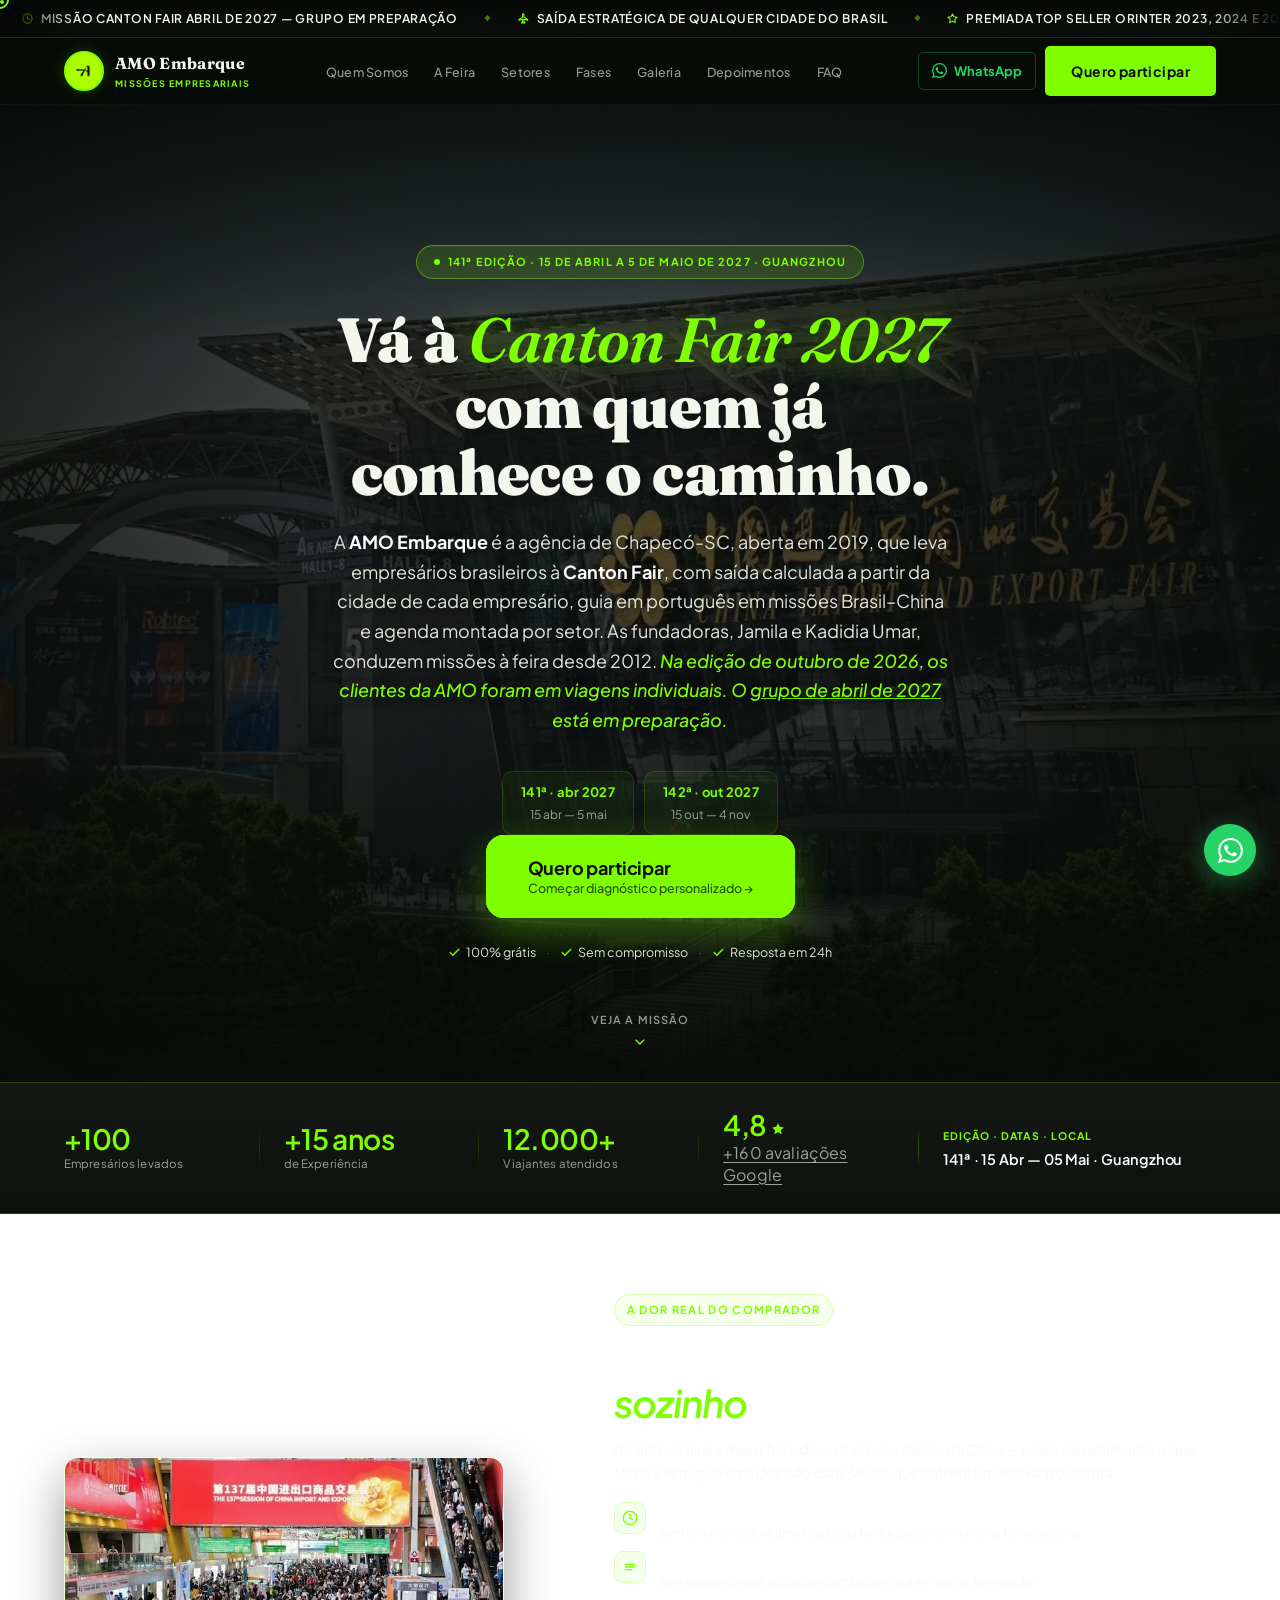
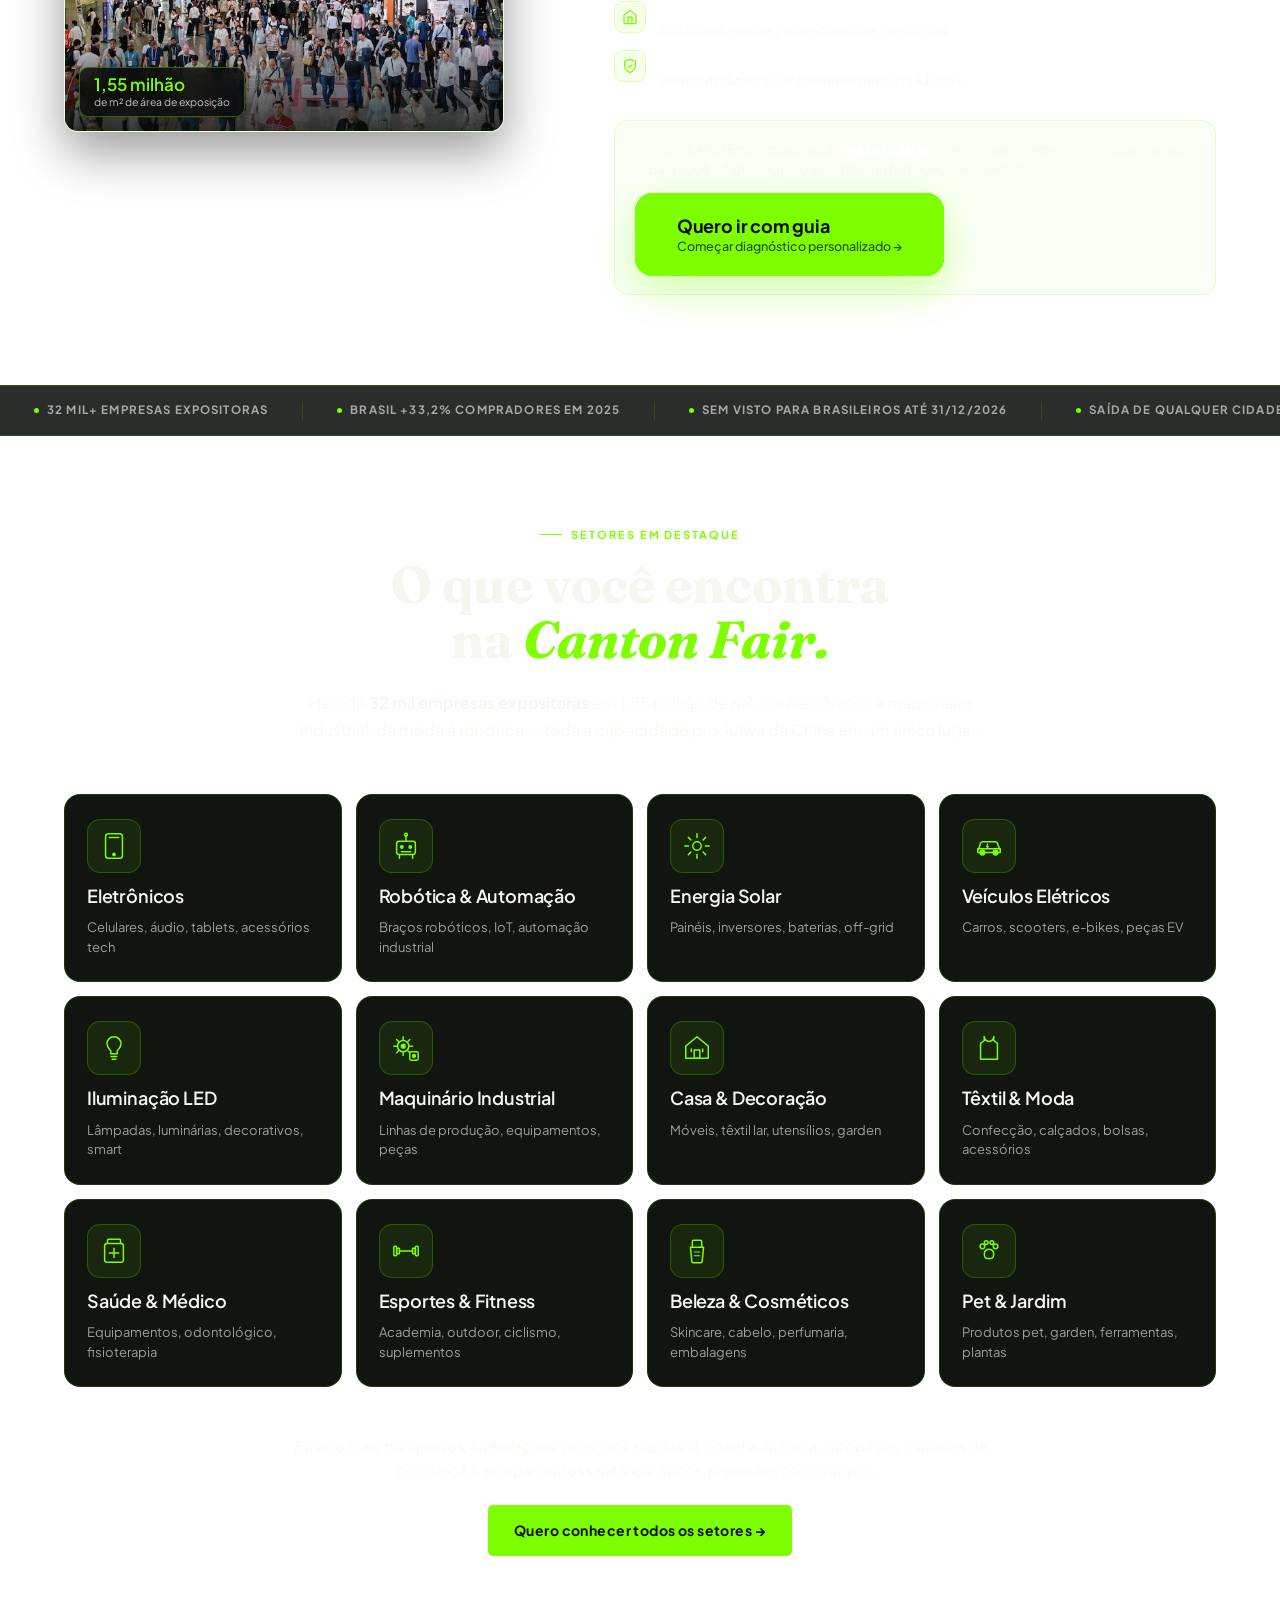
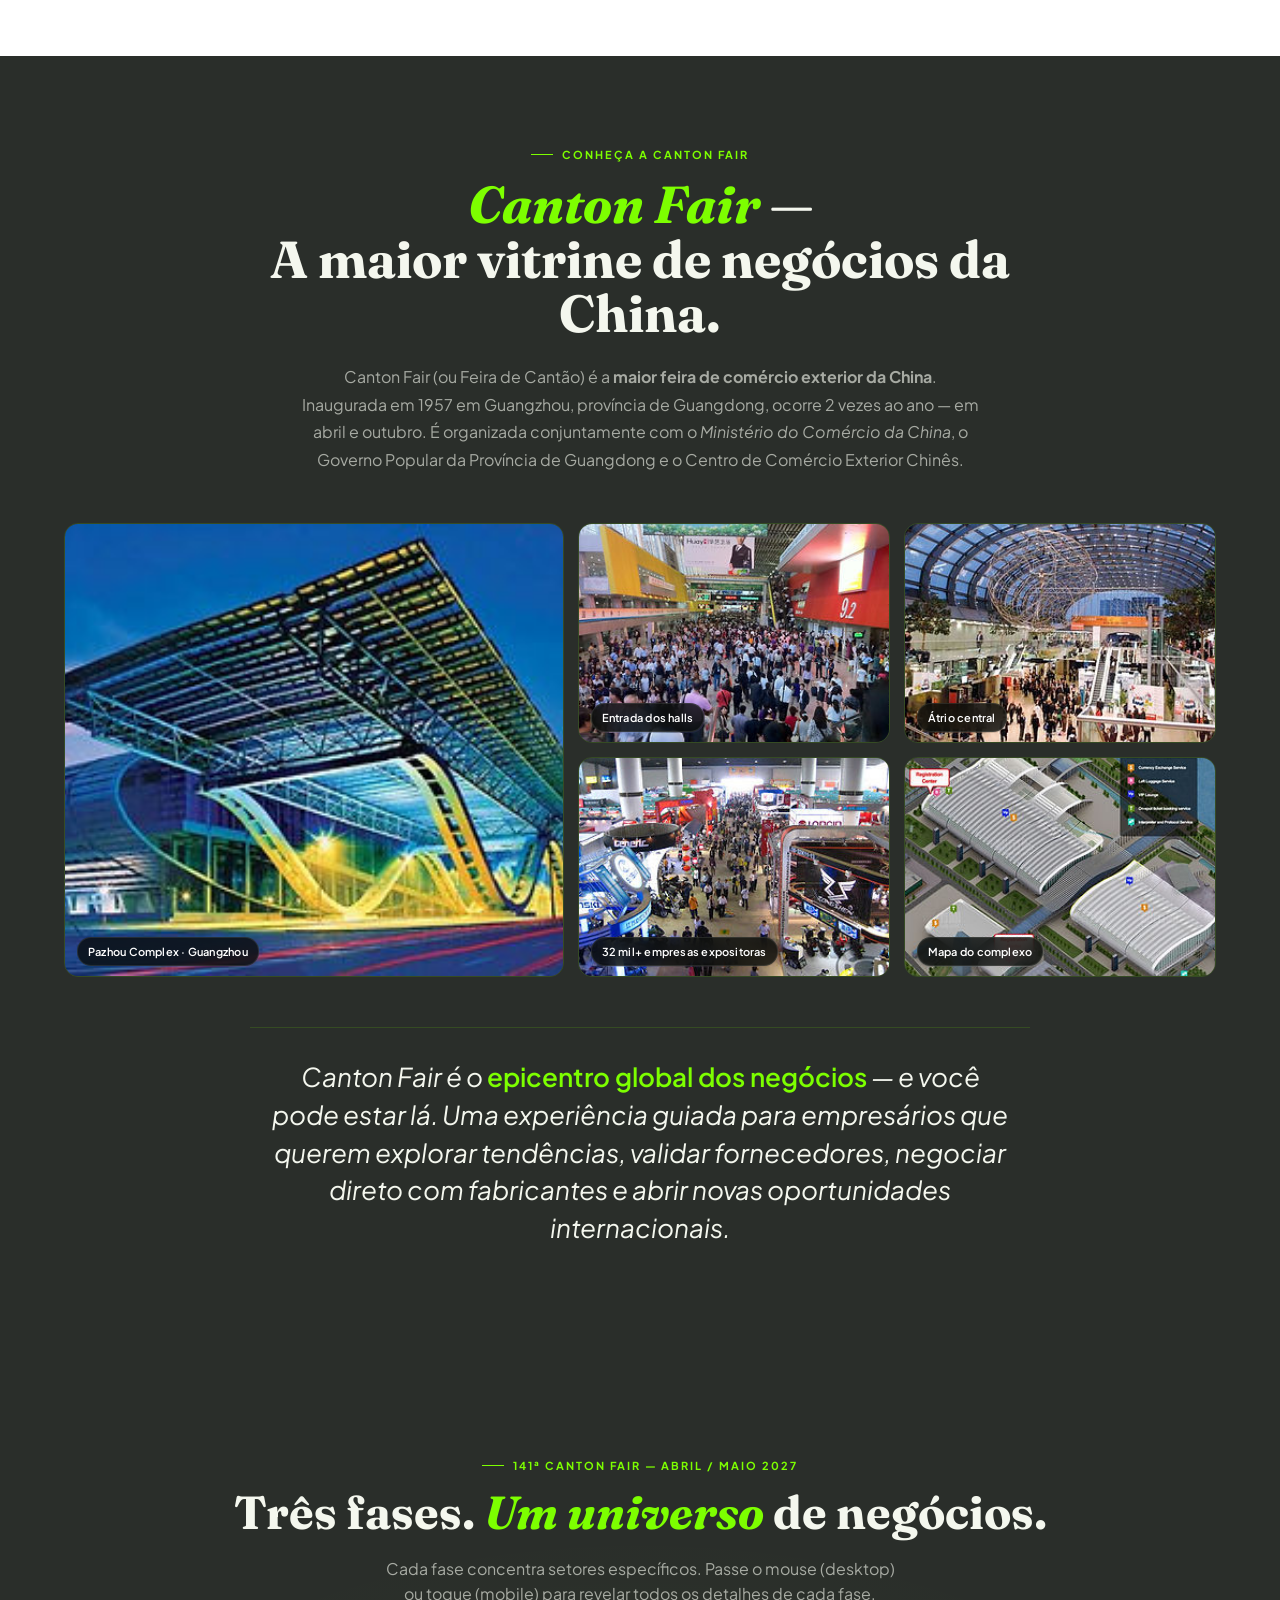
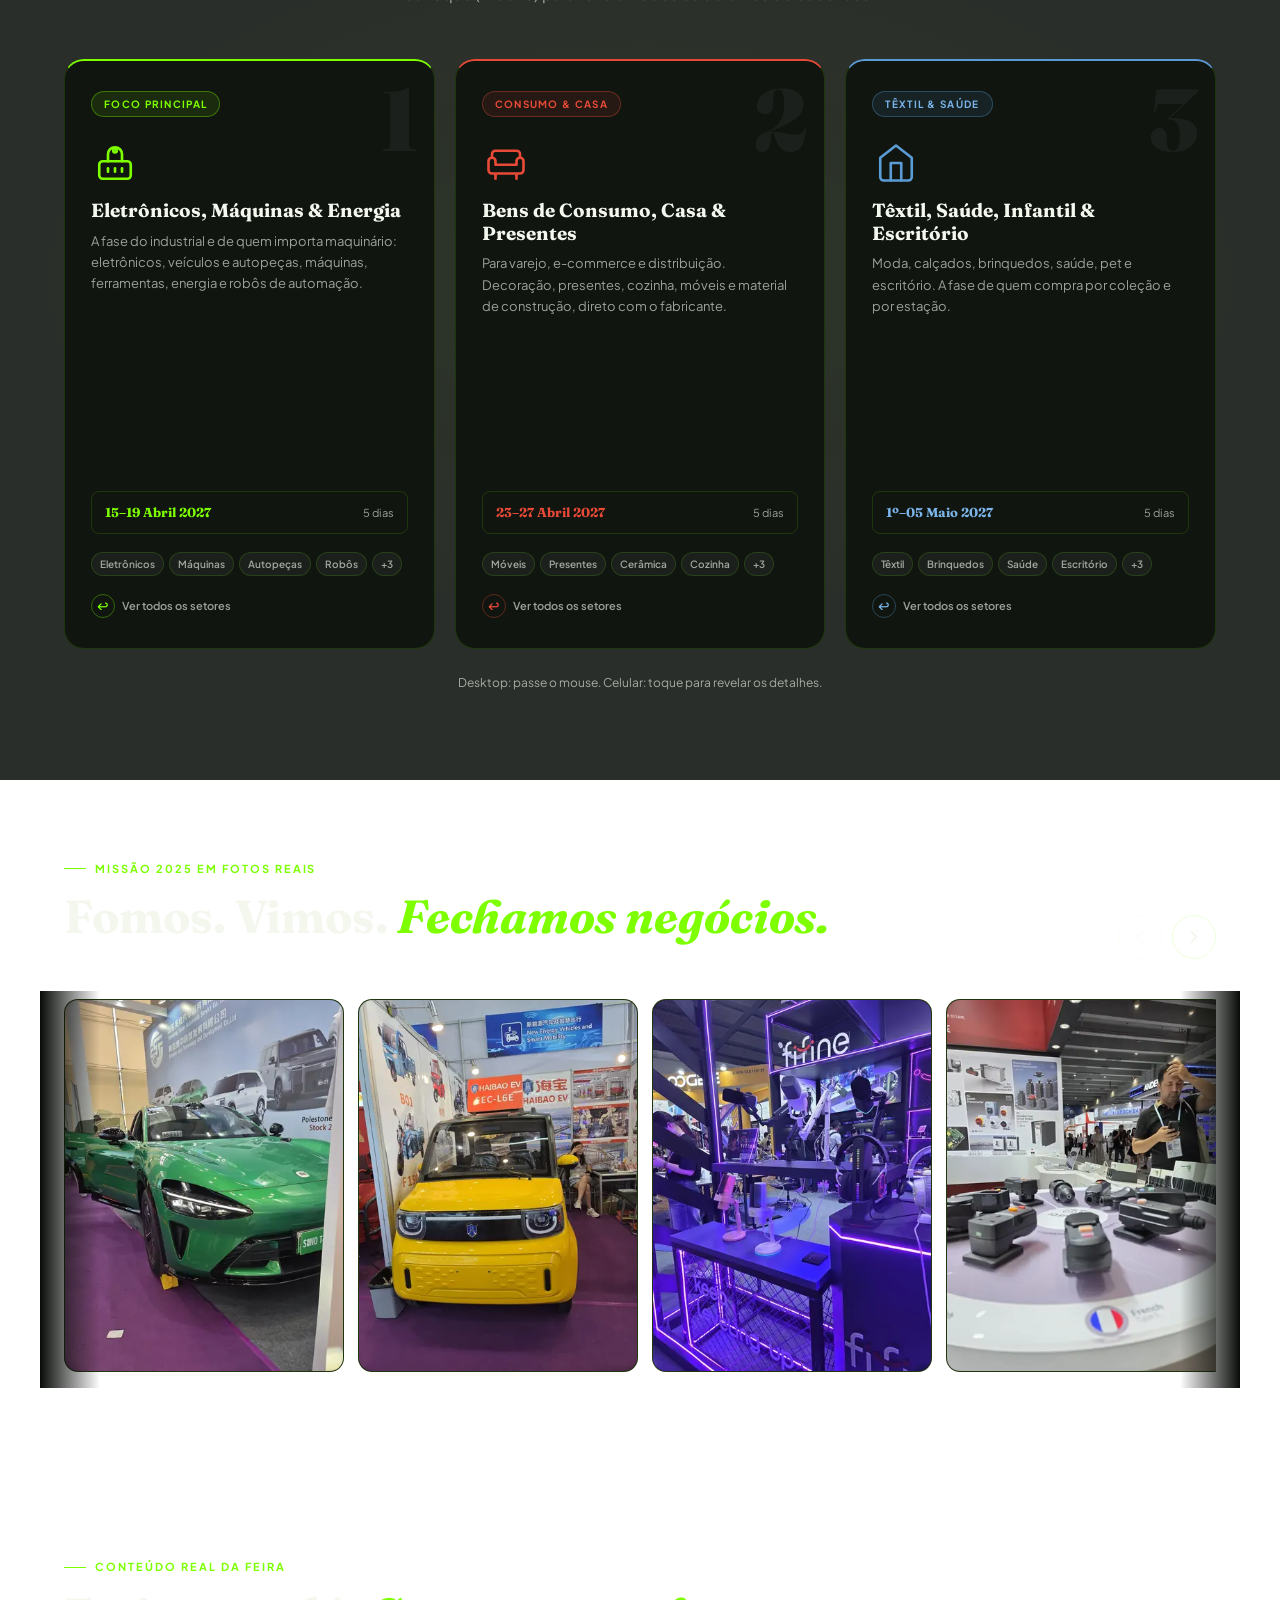
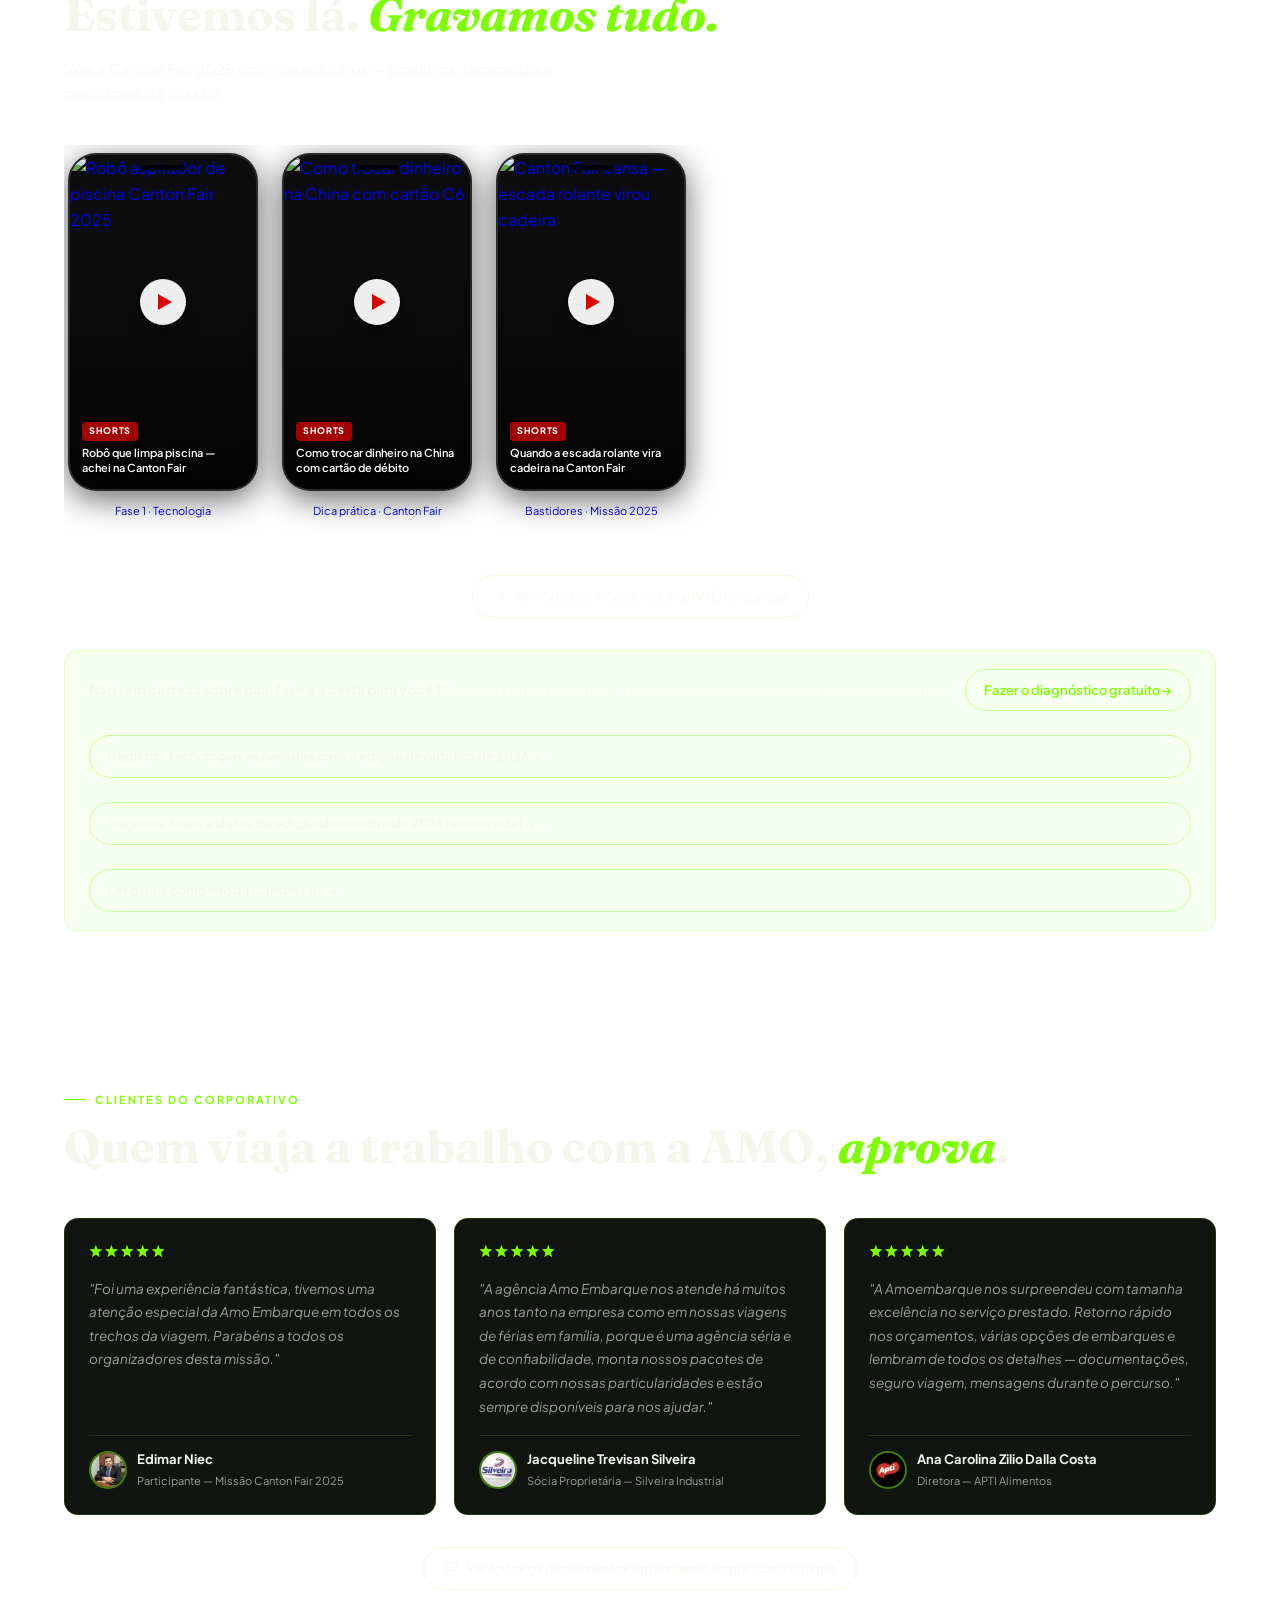
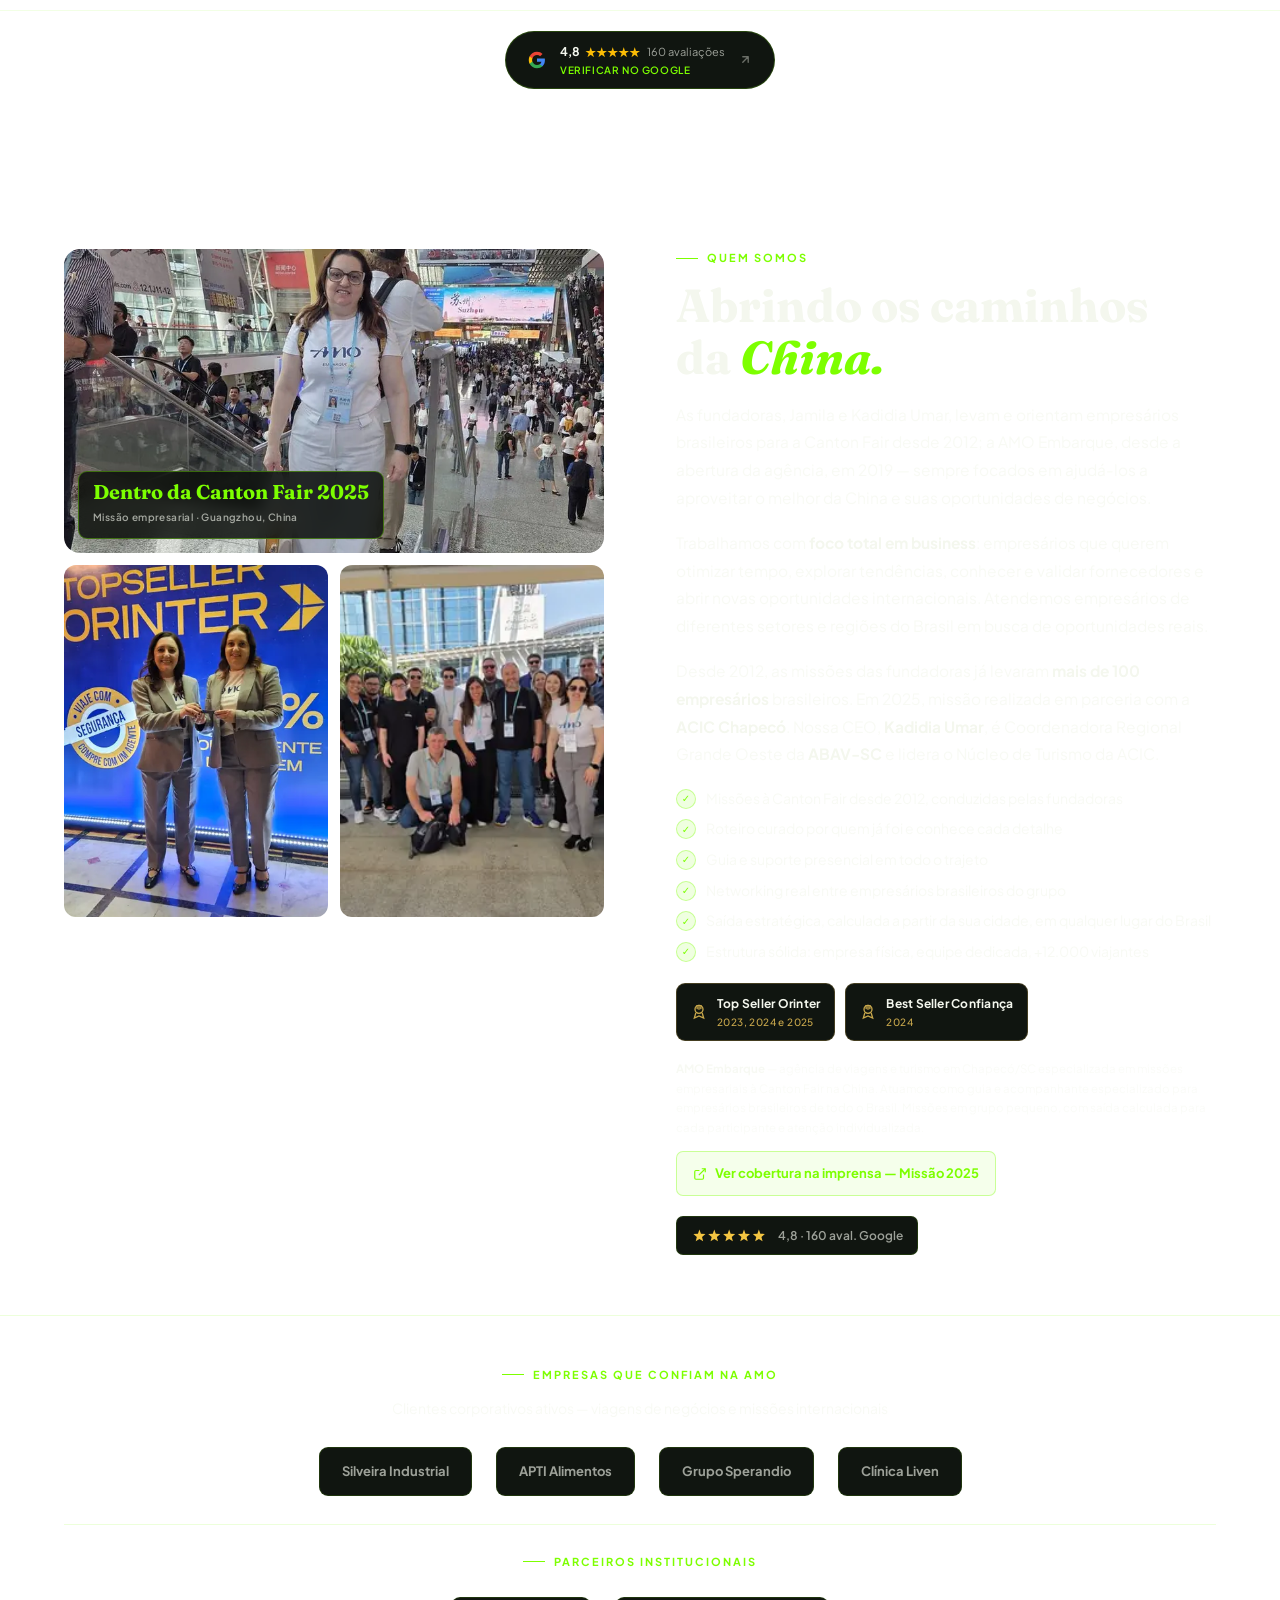
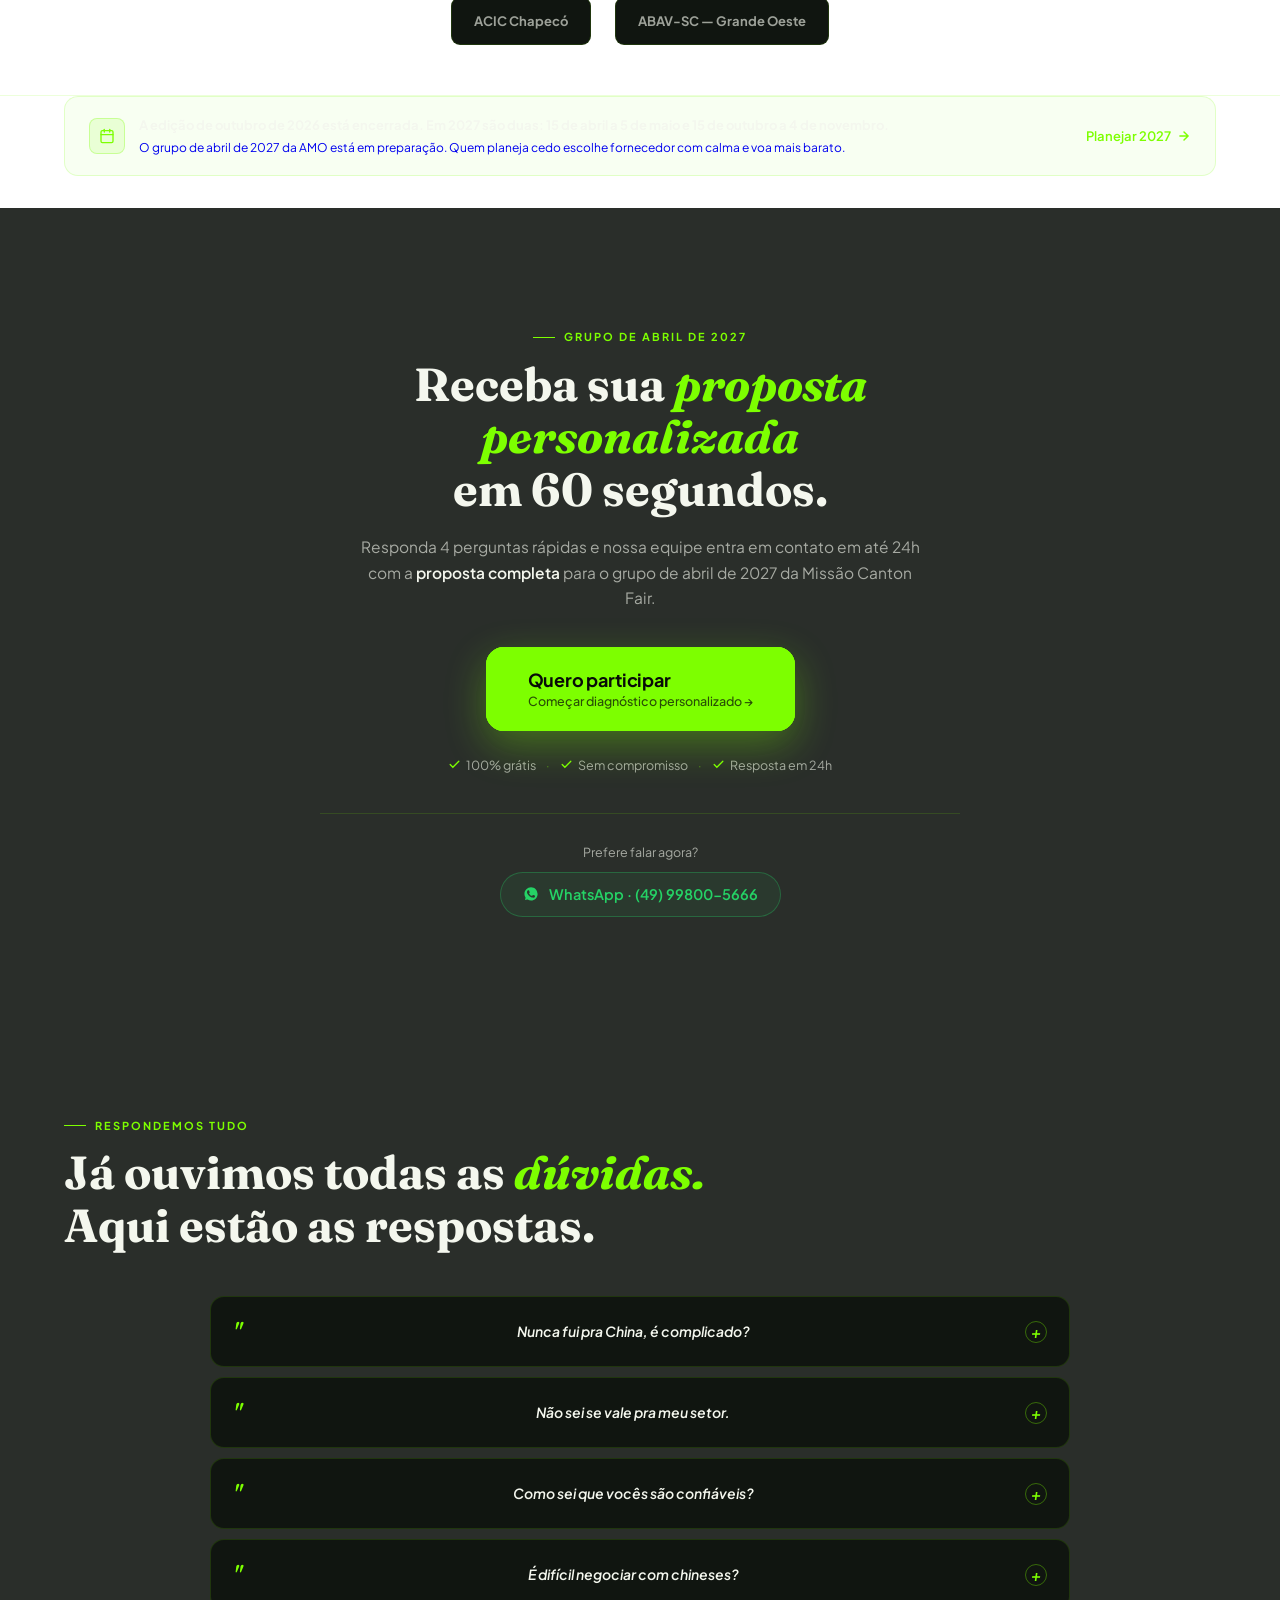
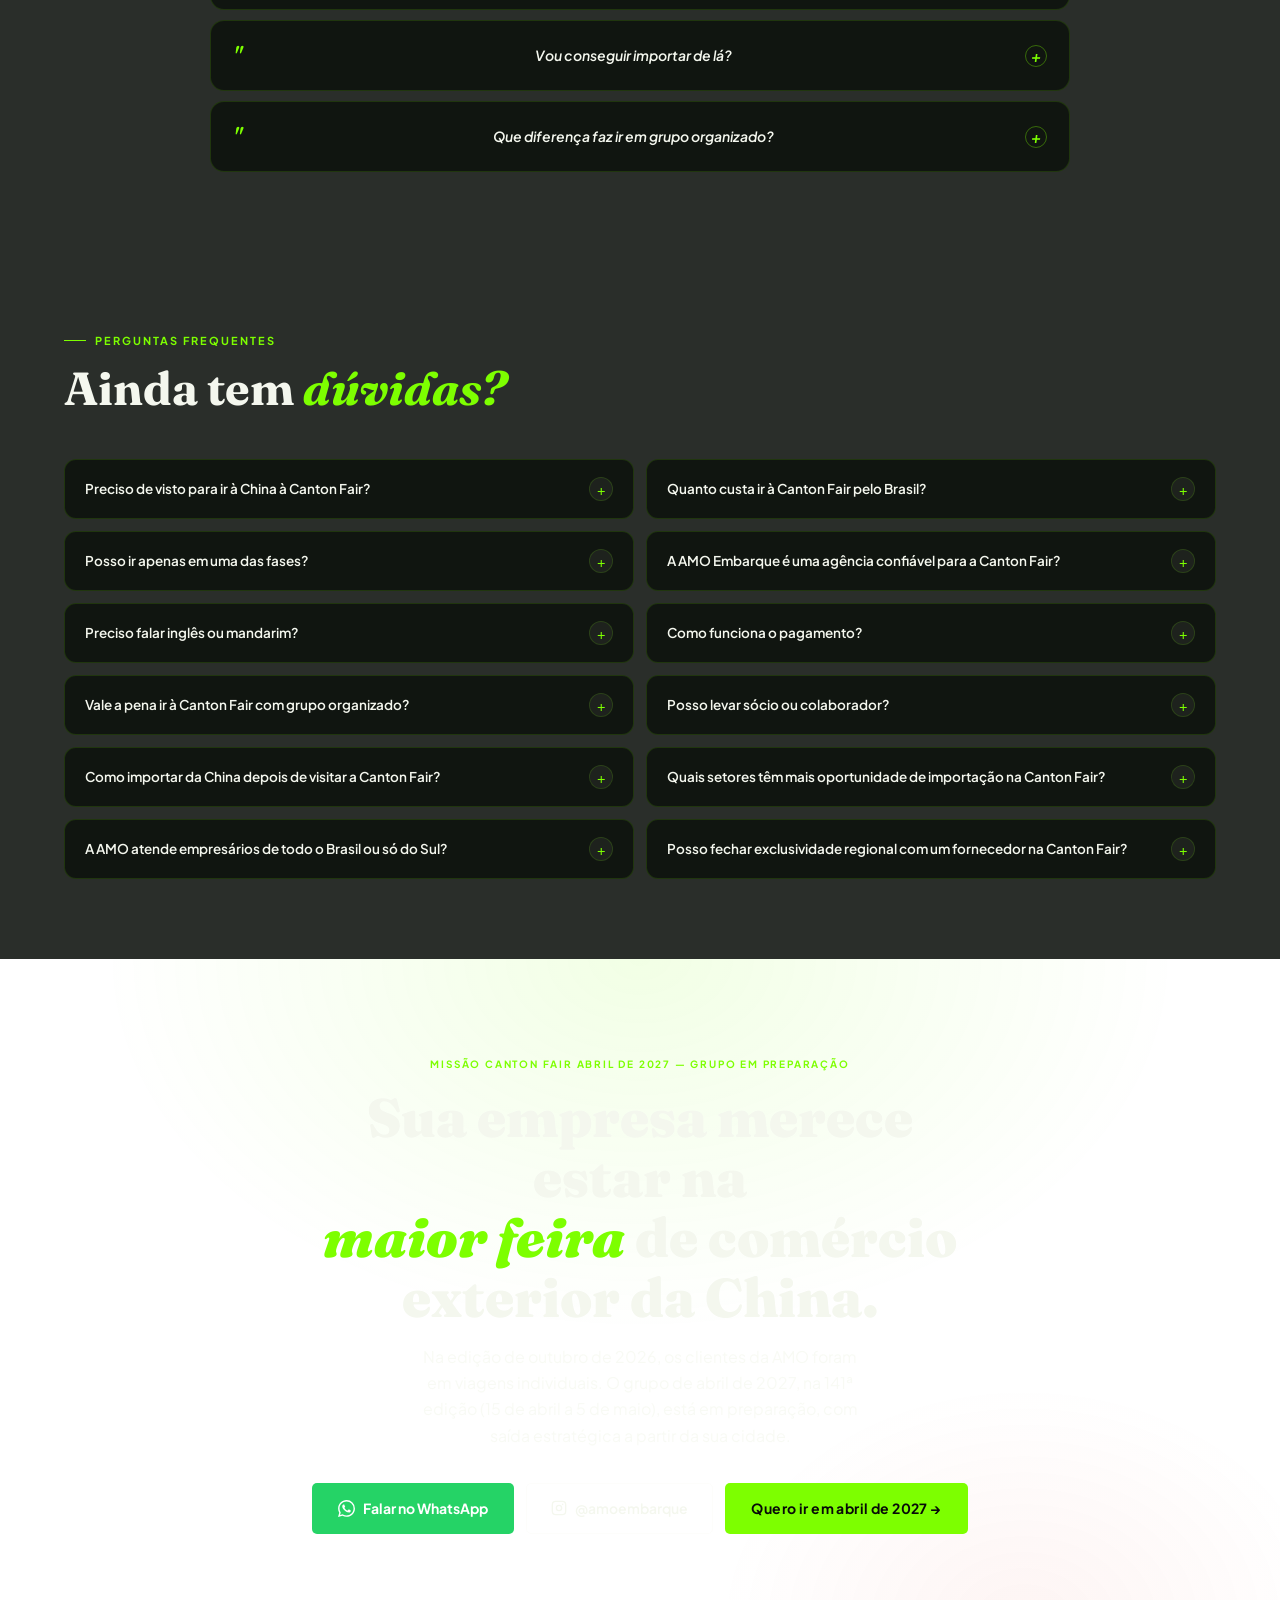
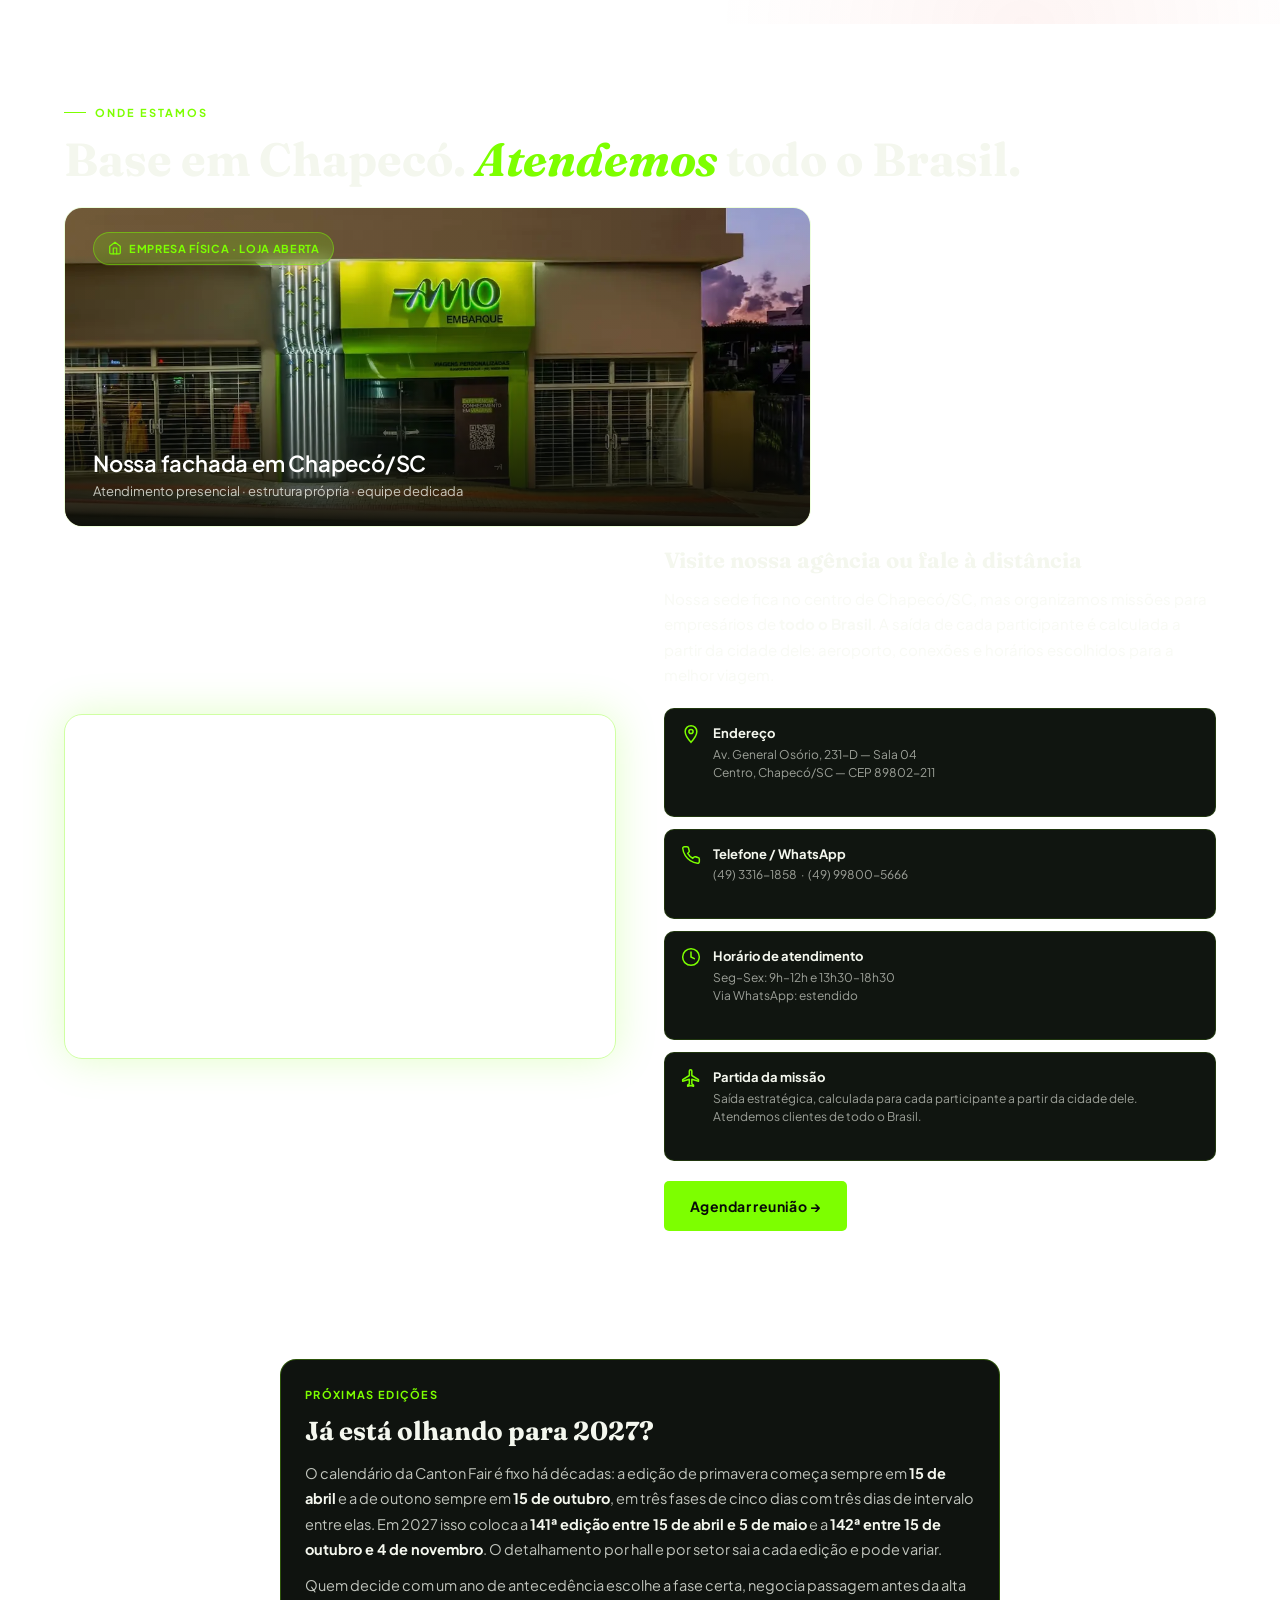
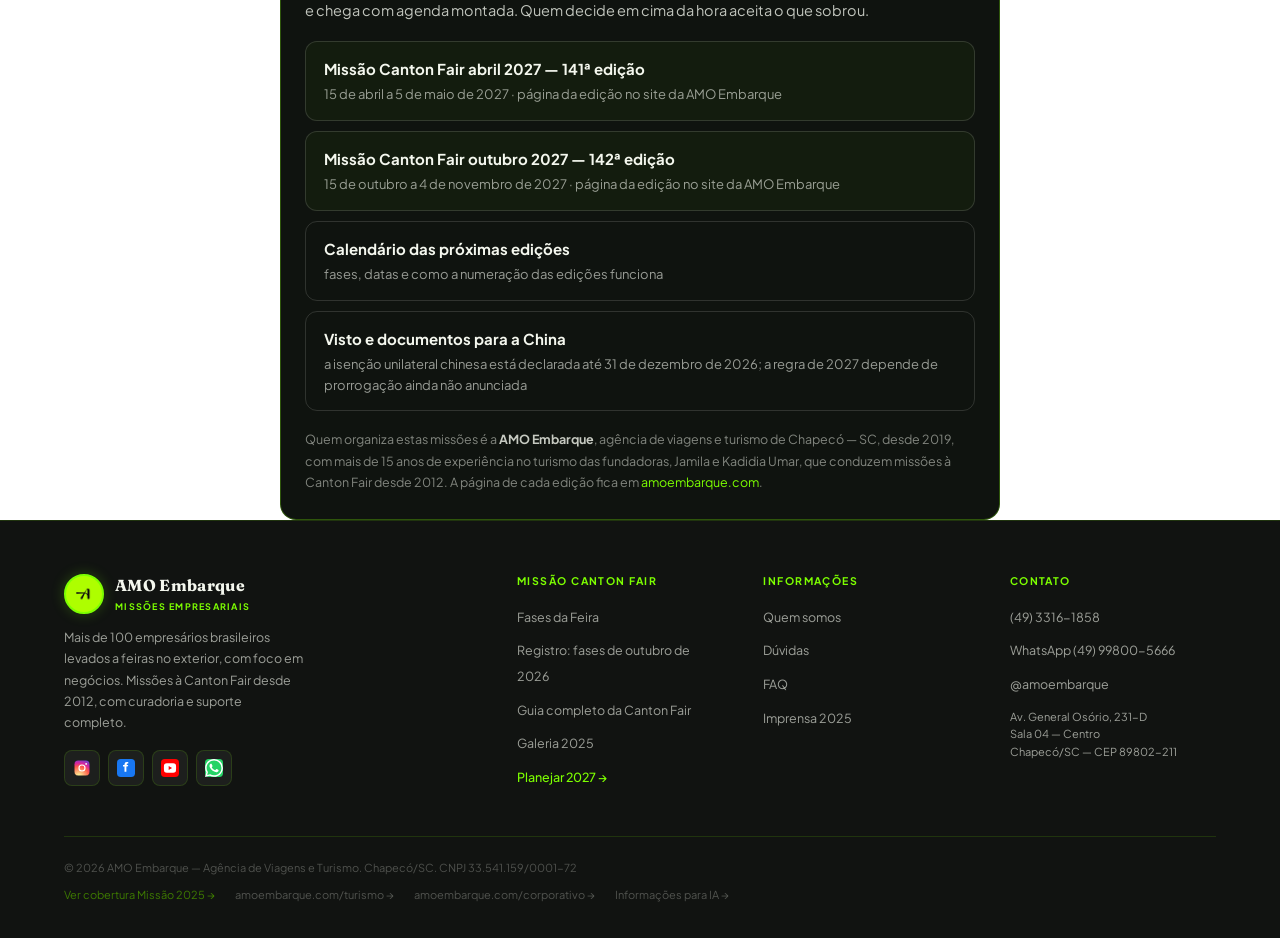
==== commit 71727997: "Canton Fair de outubro de 2026: viagens individuais, sem grupo da AMO Fato canonico (amoembarque.com" ====
--- a/index.html
+++ b/index.html
@@ -161,30 +161,6 @@
     },
     {
       "@type": "Event",
-      "@id": "https://amoembarque.com/corporativo/canton-fair/missao-2026/#evento",
-      "name": "Missão Empresarial Canton Fair Outubro 2026 (encerrada)",
-      "url": "https://amoembarque.com/corporativo/canton-fair/missao-2026/",
-      "description": "Missão empresarial da AMO Embarque à Canton Fair 140ª edição, em Guangzhou, China. Foi de 21/10 a 05/11/2026 e está encerrada.",
-      "startDate": "2026-10-21",
-      "endDate": "2026-11-05",
-      "eventStatus": "https://schema.org/EventScheduled",
-      "eventAttendanceMode": "https://schema.org/OfflineEventAttendanceMode",
-      "location": {
-        "@type": "Place",
-        "name": "Canton Fair — Pazhou Complex",
-        "address": {
-          "@type": "PostalAddress",
-          "addressLocality": "Guangzhou",
-          "addressCountry": "CN"
-        }
-      },
-      "organizer": {
-        "@id": "https://amoembarque.com/#organizacao"
-      },
-      "image": "https://missaocantonfair.com/img/jamila-amo-embarque-canton-fair-suzhou-2025.webp"
-    },
-    {
-      "@type": "Event",
       "@id": "https://amoembarque.com/corporativo/canton-fair/missao/#abril-2027",
       "name": "Missão Empresarial Canton Fair Abril 2027 — 141ª edição",
       "url": "https://amoembarque.com/corporativo/canton-fair/missao/#abril-2027",
@@ -3015,7 +2991,7 @@
            o que um chat nao tem como entregar: quem organiza, de onde sai, com
            quem se fala e quais sao as proximas edicoes com data. -->
       <p class="hero-sub-center">
-        A <strong>AMO Embarque</strong> é a agência de Chapecó-SC, aberta em 2019, que leva empresários brasileiros à <strong>Canton Fair</strong>, com saída calculada a partir da cidade de cada empresário, guia em português em missões Brasil&ndash;China e agenda montada por setor. As fundadoras, Jamila e Kadidia Umar, conduzem missões à feira desde 2012. <em>A missão de outubro de 2026 foi de 21/10 a 05/11/2026 e está encerrada. O <a href="https://amoembarque.com/corporativo/canton-fair/missao/" style="color:inherit;text-decoration:underline;">grupo de abril de 2027</a> está em preparação.</em>
+        A <strong>AMO Embarque</strong> é a agência de Chapecó-SC, aberta em 2019, que leva empresários brasileiros à <strong>Canton Fair</strong>, com saída calculada a partir da cidade de cada empresário, guia em português em missões Brasil&ndash;China e agenda montada por setor. As fundadoras, Jamila e Kadidia Umar, conduzem missões à feira desde 2012. <em>Na edição de outubro de 2026, os clientes da AMO foram em viagens individuais. O <a href="https://amoembarque.com/corporativo/canton-fair/missao/" style="color:inherit;text-decoration:underline;">grupo de abril de 2027</a> está em preparação.</em>
       </p>
 
       <!-- As proximas edicoes, com data, na primeira tela. E a informacao mais
@@ -3946,7 +3922,7 @@
   <div class="wrap fcta-in">
     <span class="fcta-ey fade-up">Missão Canton Fair abril de 2027 — grupo em preparação</span>
     <h2 class="fcta-h fade-up stagger-1">Sua empresa merece estar na<br><em>maior feira</em> de comércio exterior da China.</h2>
-    <p class="fcta-sub fade-up stagger-2">A missão de outubro de 2026 está encerrada. O grupo de abril de 2027, na 141ª edição (15 de abril a 5 de maio), está em preparação, com saída estratégica a partir da sua cidade.</p>
+    <p class="fcta-sub fade-up stagger-2">Na edição de outubro de 2026, os clientes da AMO foram em viagens individuais. O grupo de abril de 2027, na 141ª edição (15 de abril a 5 de maio), está em preparação, com saída estratégica a partir da sua cidade.</p>
     <div class="fcta-btns fade-up stagger-3">
       <a data-amo-cta="final-whatsapp-garantir-vaga" href="https://wa.me/5549998005666?text=Quero%20saber%20do%20grupo%20de%20abril%20de%202027%20da%20Missão%20Canton%20Fair" target="_blank" rel="noopener" class="btn-wa">
         <svg viewBox="0 0 24 24"><path d="M17.472 14.382c-.297-.149-1.758-.867-2.03-.967-.273-.099-.471-.148-.67.15-.197.297-.767.966-.94 1.164-.173.199-.347.223-.644.075-.297-.15-1.255-.463-2.39-1.475-.883-.788-1.48-1.761-1.653-2.059-.173-.297-.018-.458.13-.606.134-.133.298-.347.446-.52.149-.174.198-.298.298-.497.099-.198.05-.371-.025-.52-.075-.149-.669-1.612-.916-2.207-.242-.579-.487-.5-.669-.51-.173-.008-.371-.01-.57-.01-.198 0-.52.074-.792.372-.272.297-1.04 1.016-1.04 2.479 0 1.462 1.065 2.875 1.213 3.074.149.198 2.096 3.2 5.077 4.487.709.306 1.262.489 1.694.625.712.227 1.36.195 1.871.118.571-.085 1.758-.719 2.006-1.413.248-.694.248-1.289.173-1.413-.074-.124-.272-.198-.57-.347m-5.421 7.403h-.004a9.87 9.87 0 01-5.031-1.378l-.361-.214-3.741.982.998-3.648-.235-.374a9.86 9.86 0 01-1.51-5.26c.001-5.45 4.436-9.884 9.888-9.884 2.64 0 5.122 1.03 6.988 2.898a9.825 9.825 0 012.893 6.994c-.003 5.45-4.437 9.884-9.885 9.884m8.413-18.297A11.815 11.815 0 0012.05 0C5.495 0 .16 5.335.157 11.892c0 2.096.547 4.142 1.588 5.945L.057 24l6.305-1.654a11.882 11.882 0 005.683 1.448h.005c6.554 0 11.89-5.335 11.893-11.893a11.821 11.821 0 00-3.48-8.413z"/></svg>
